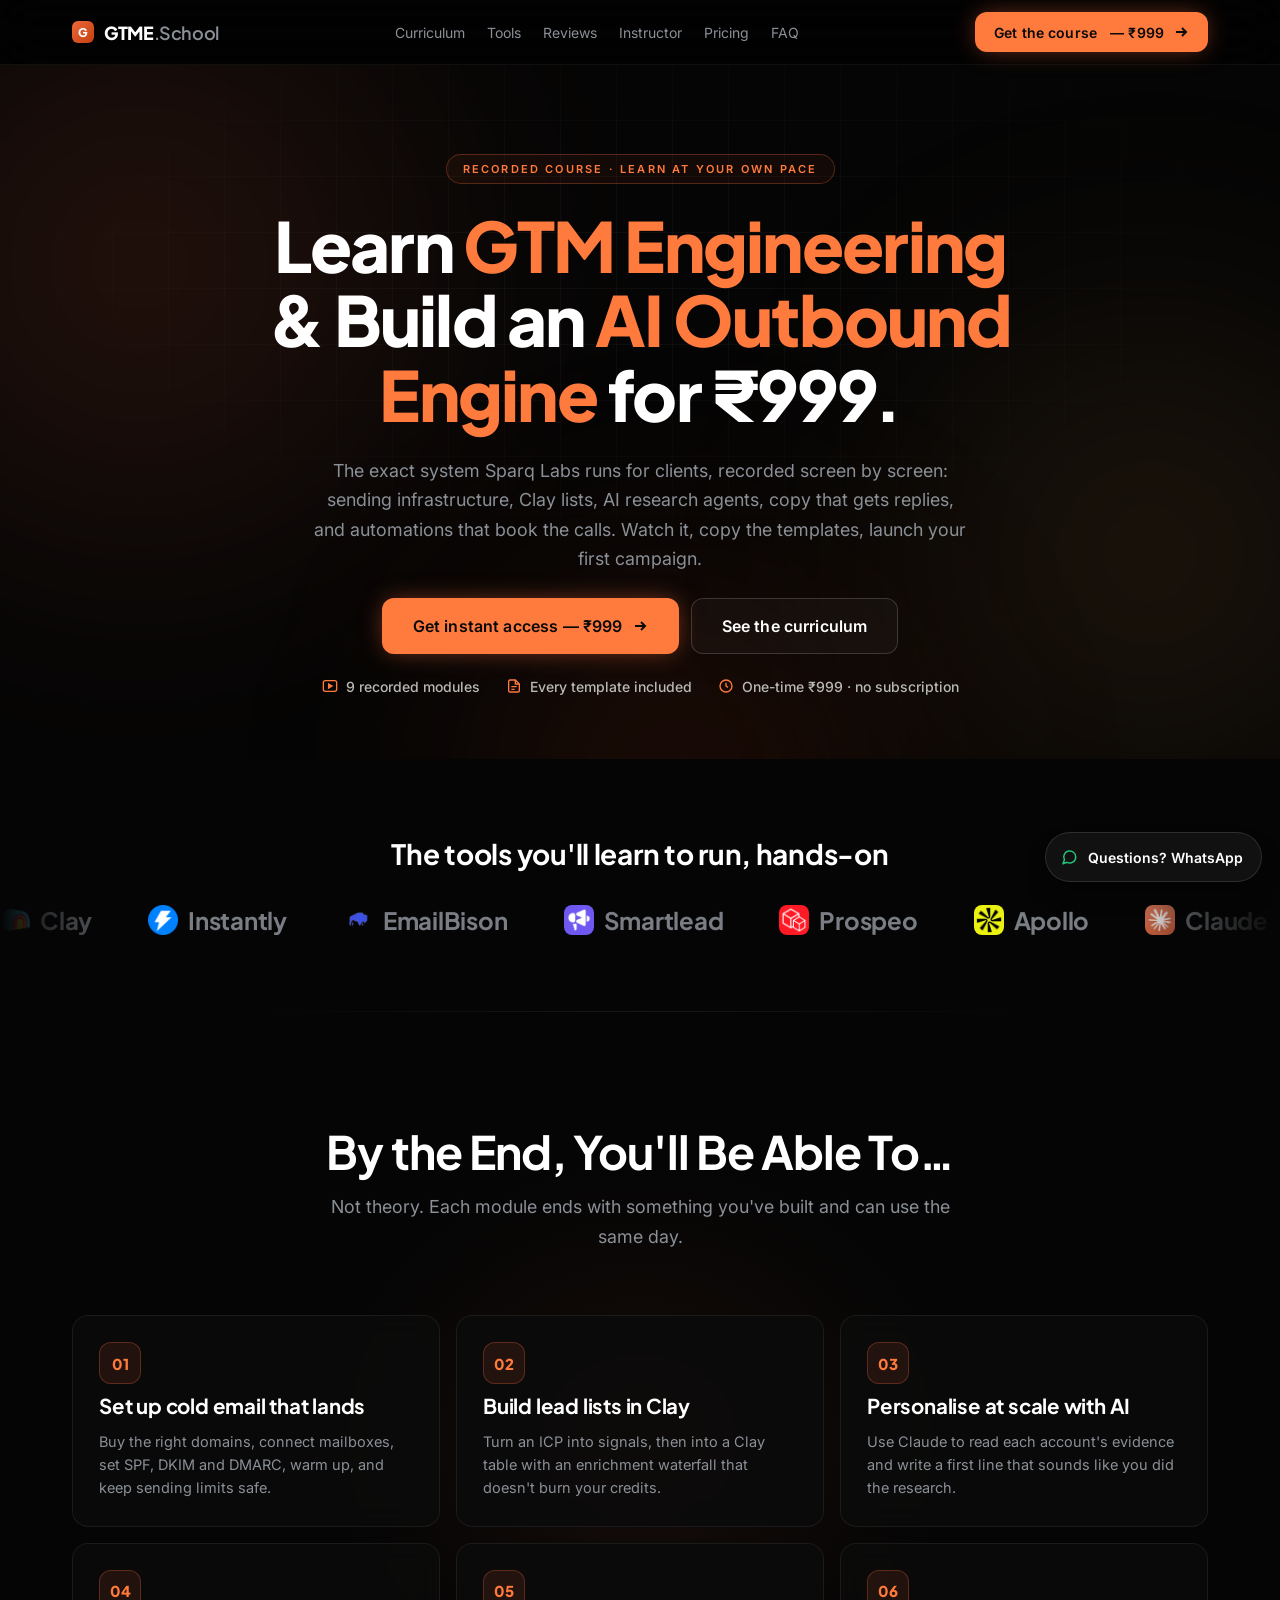
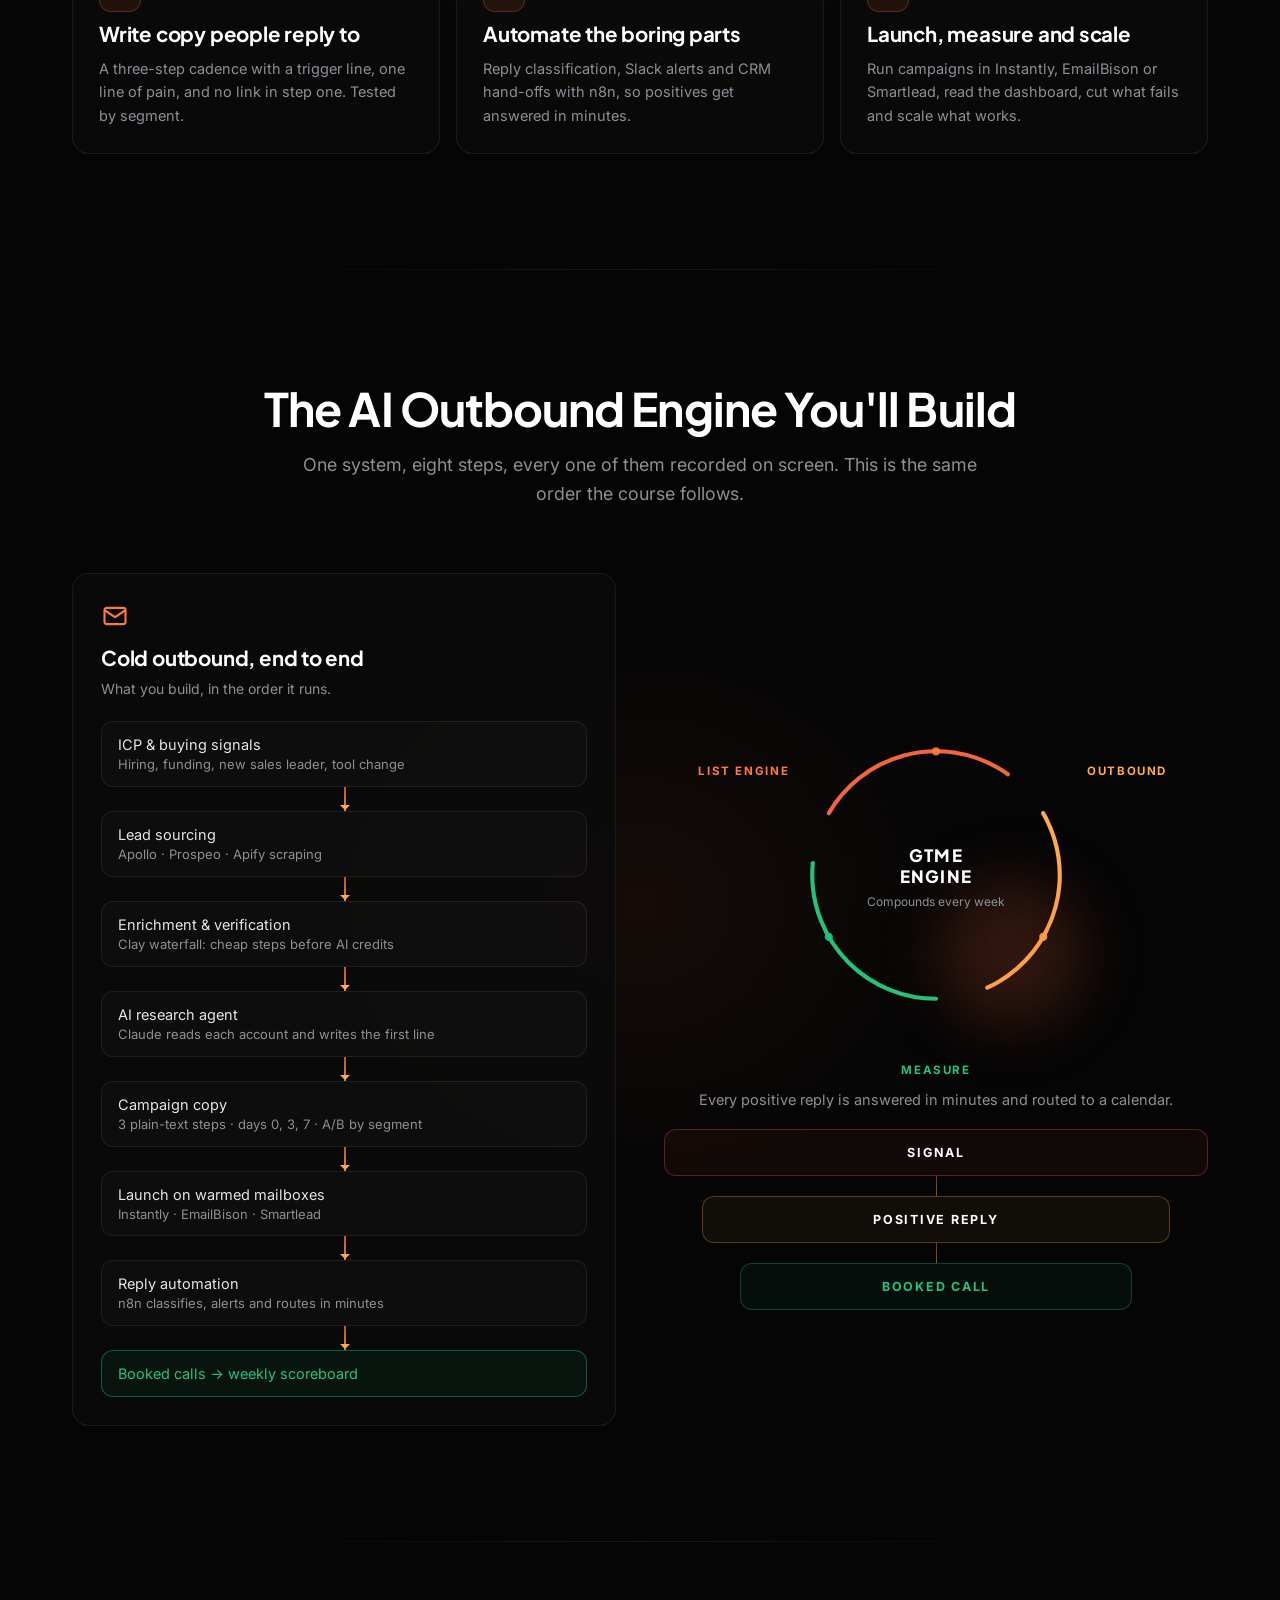
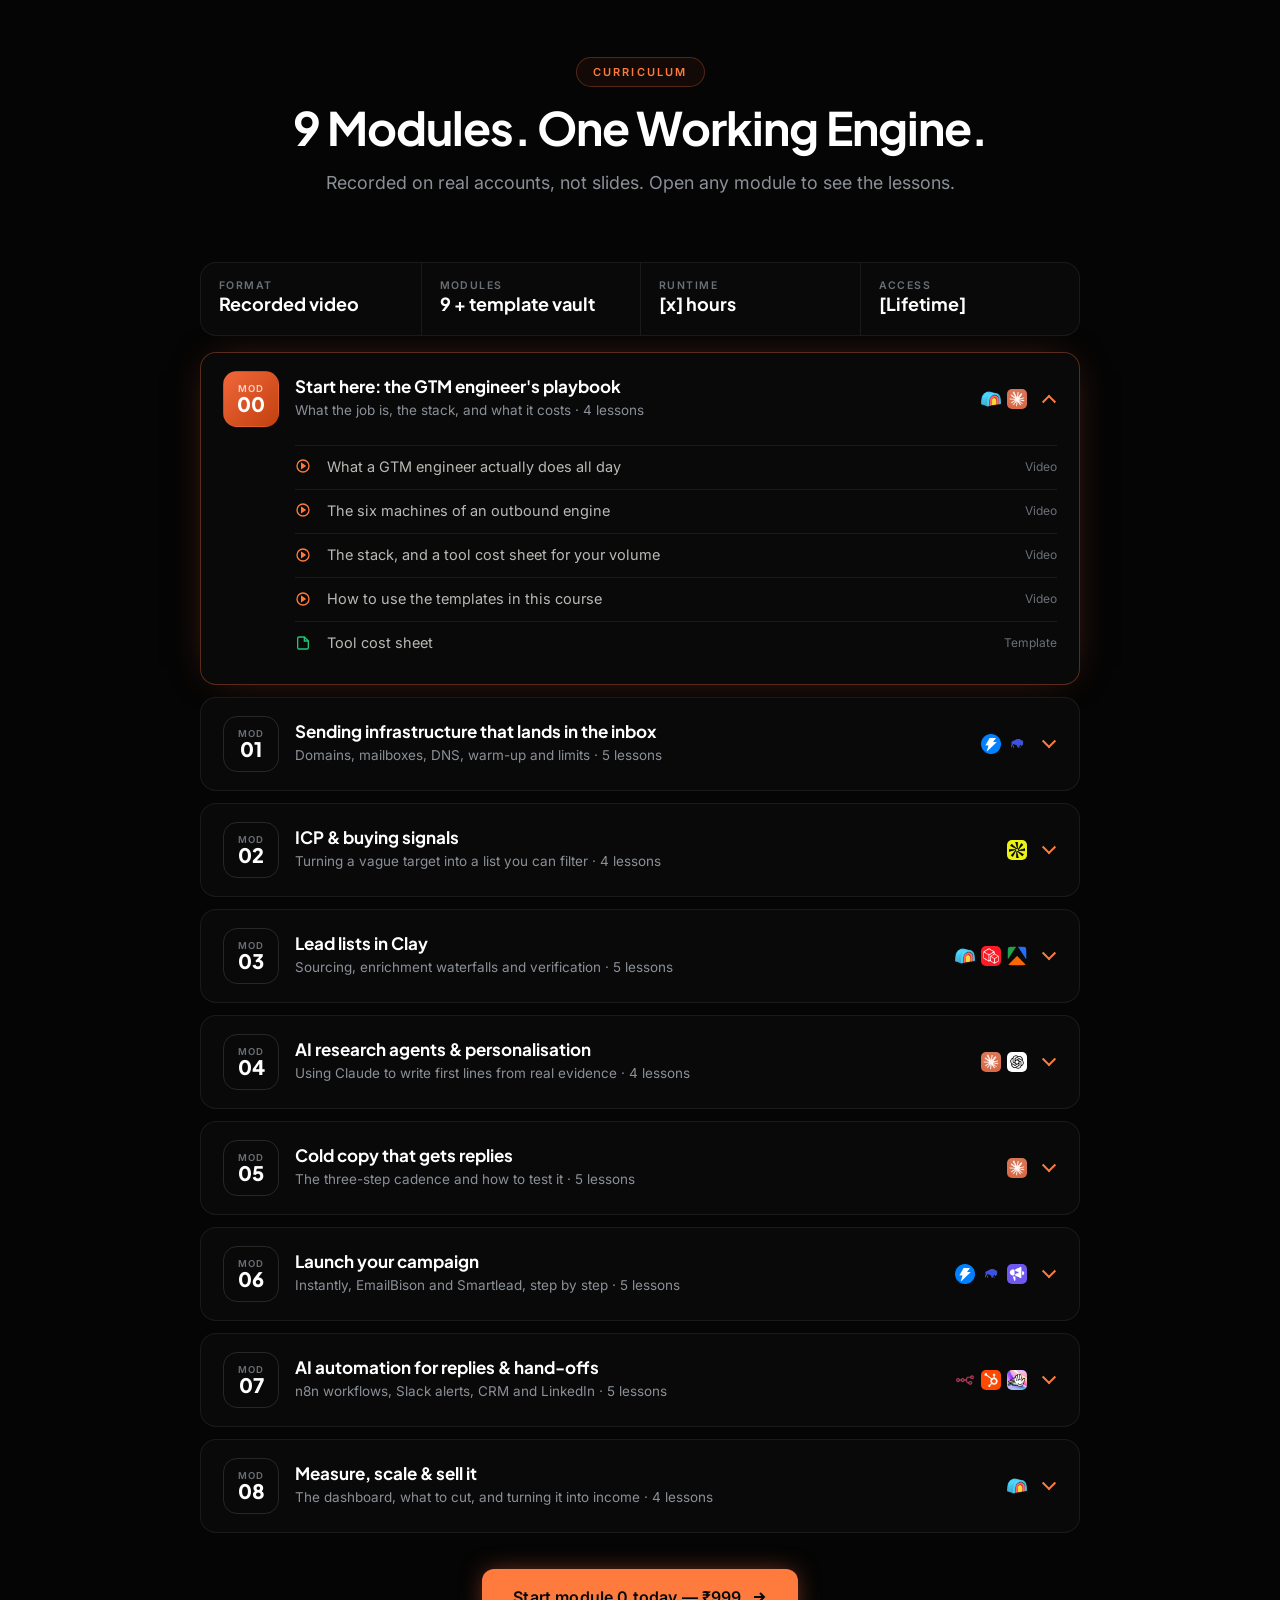
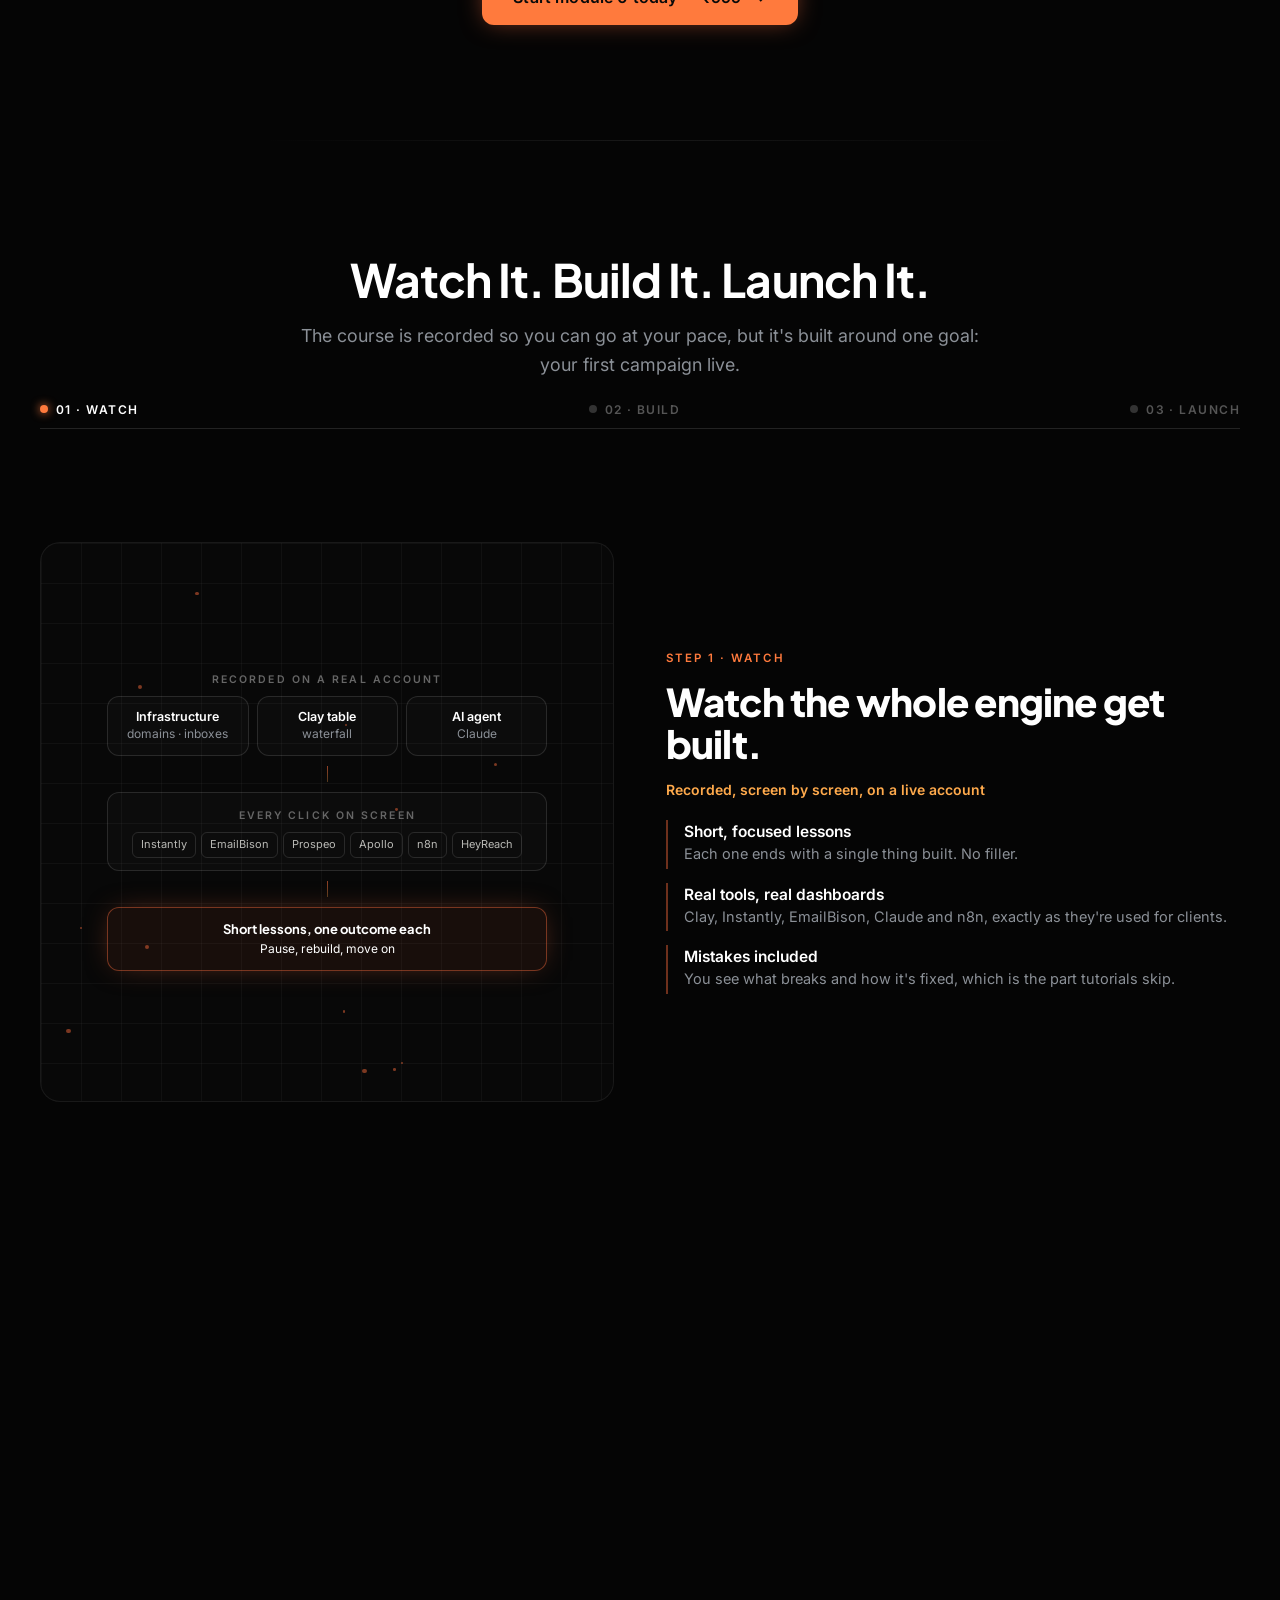
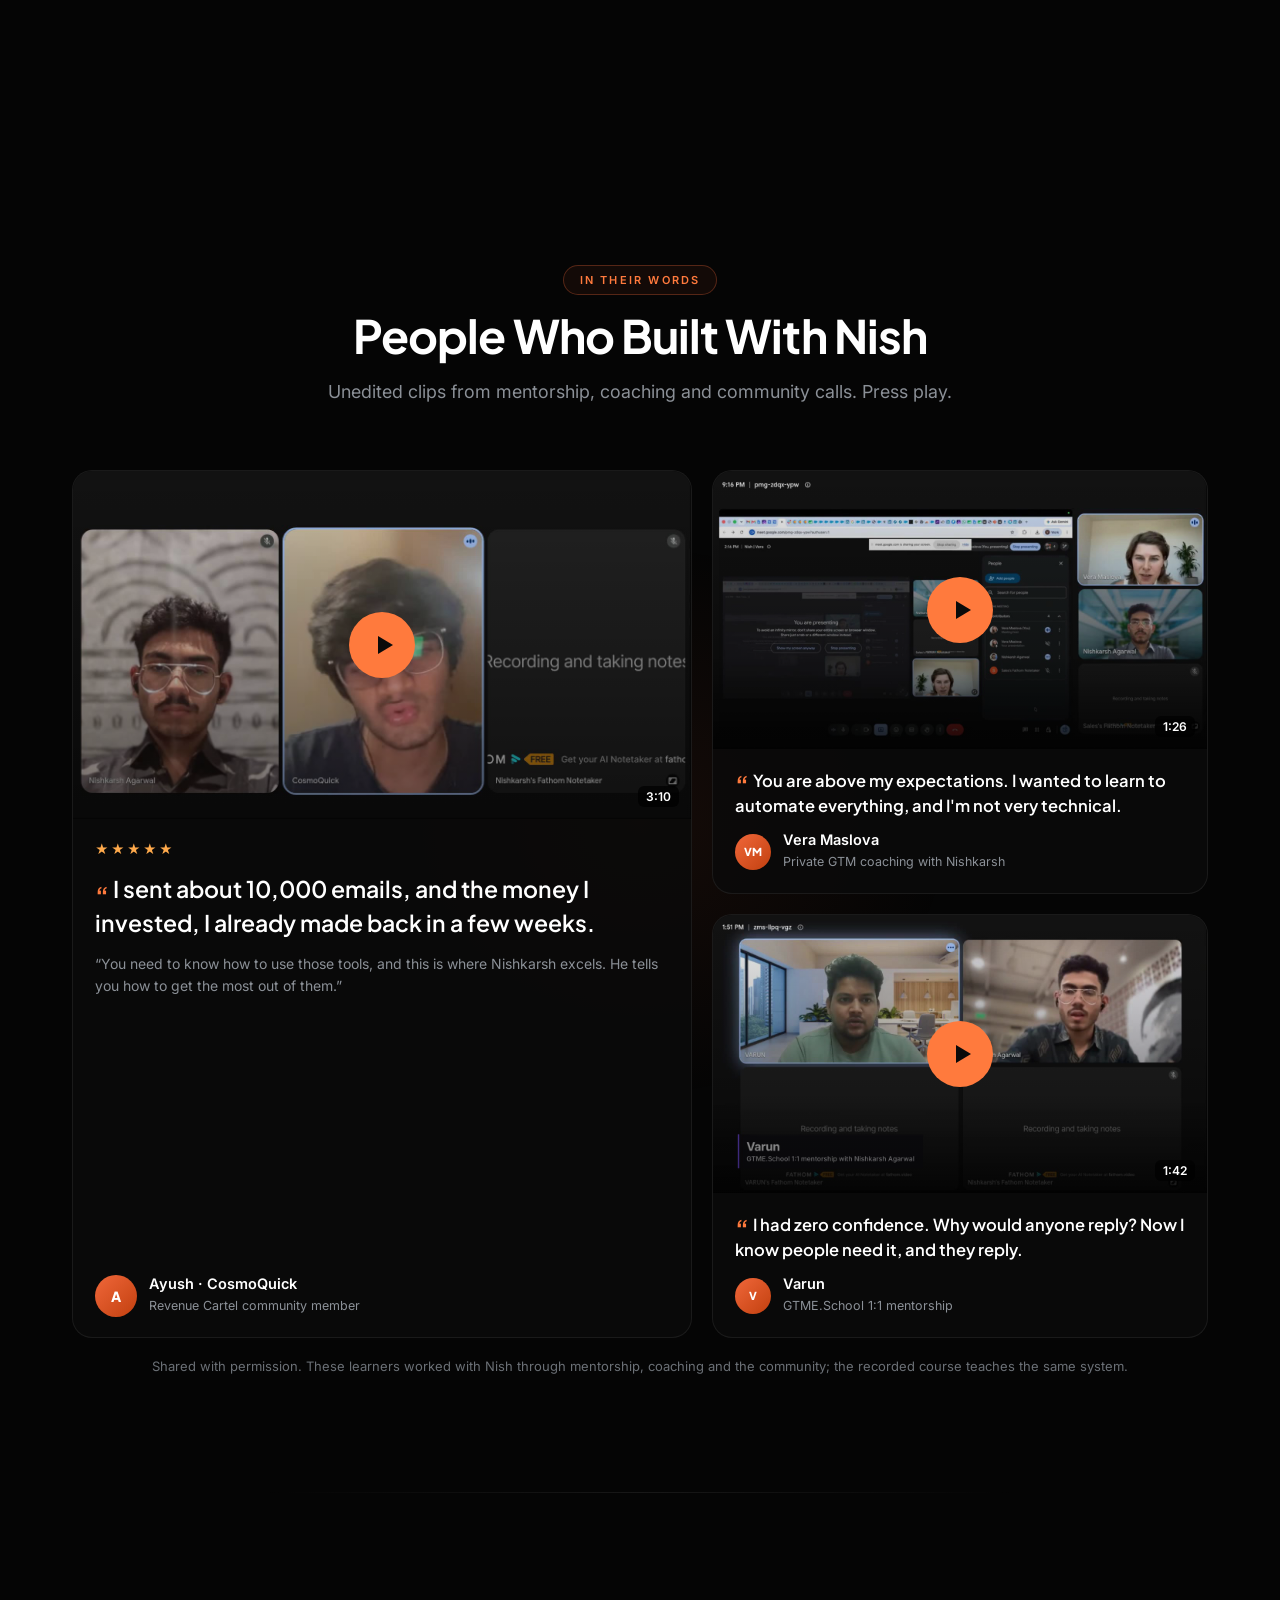
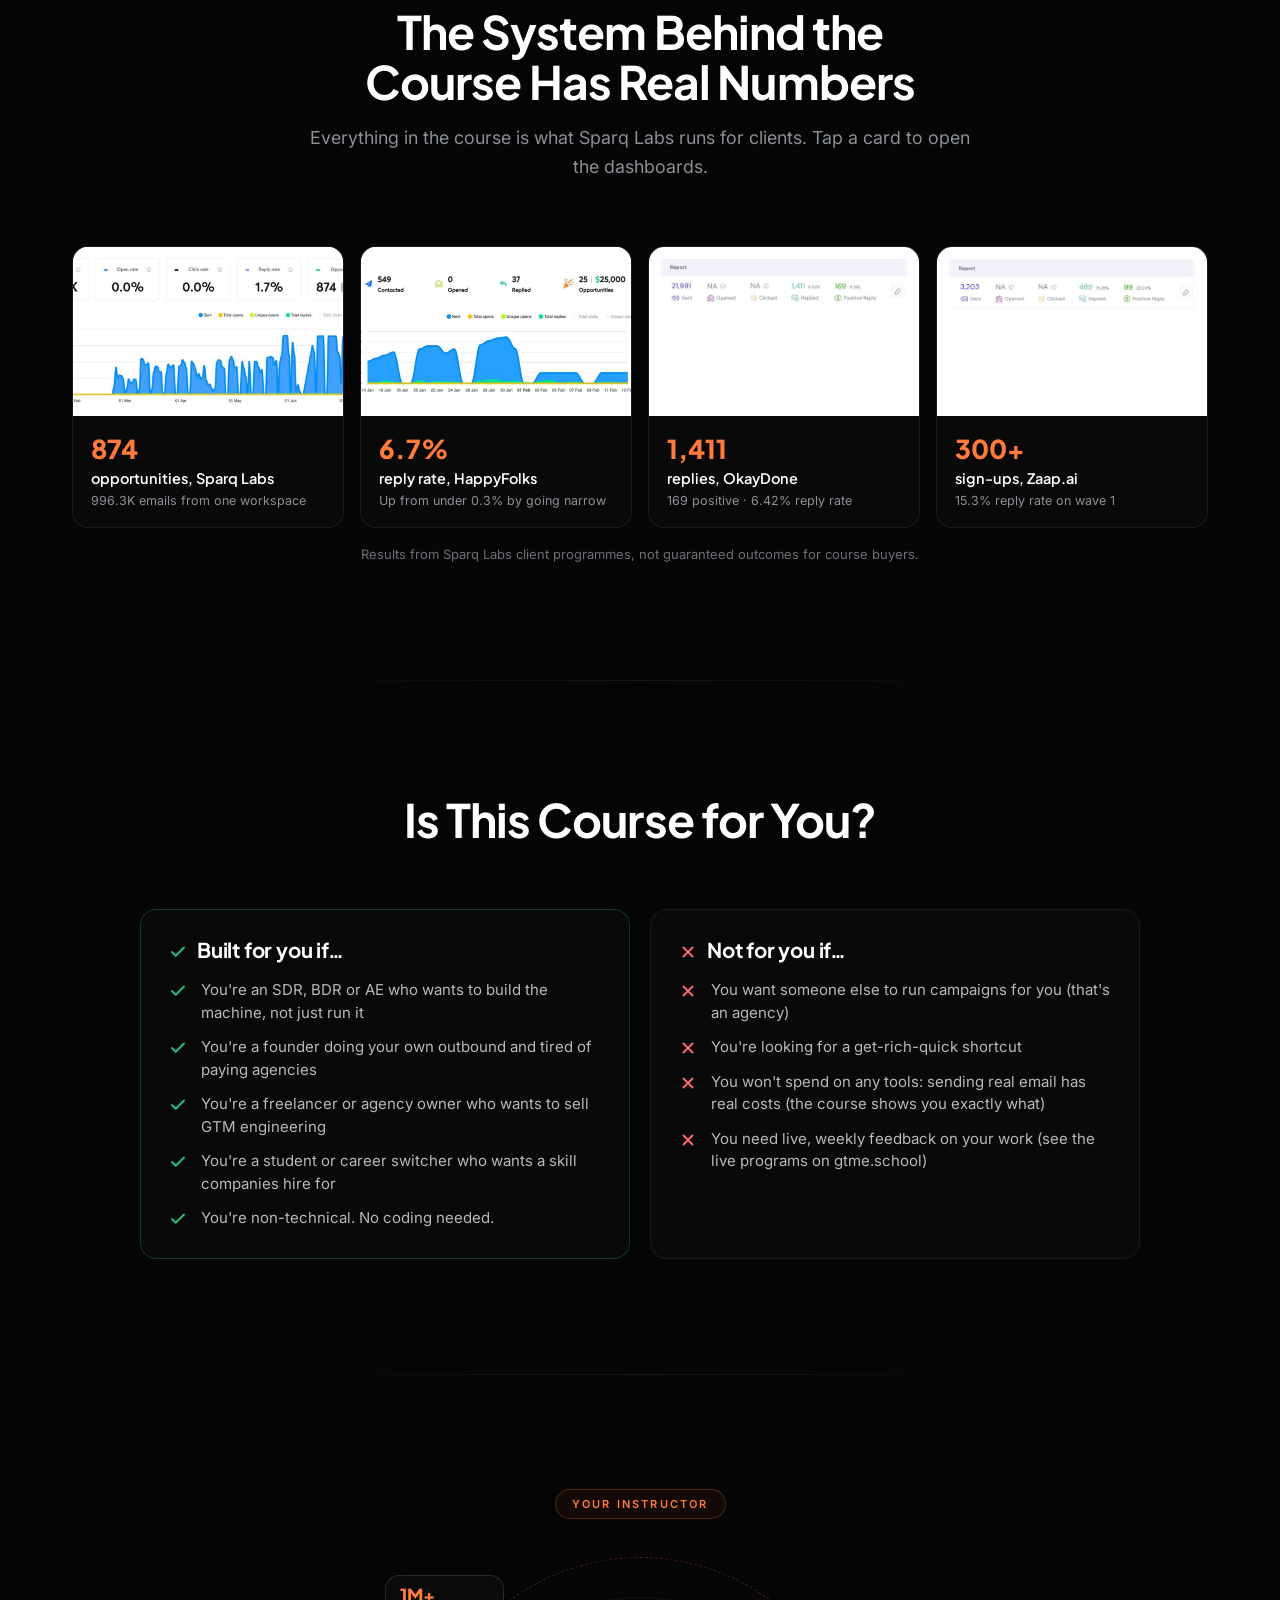
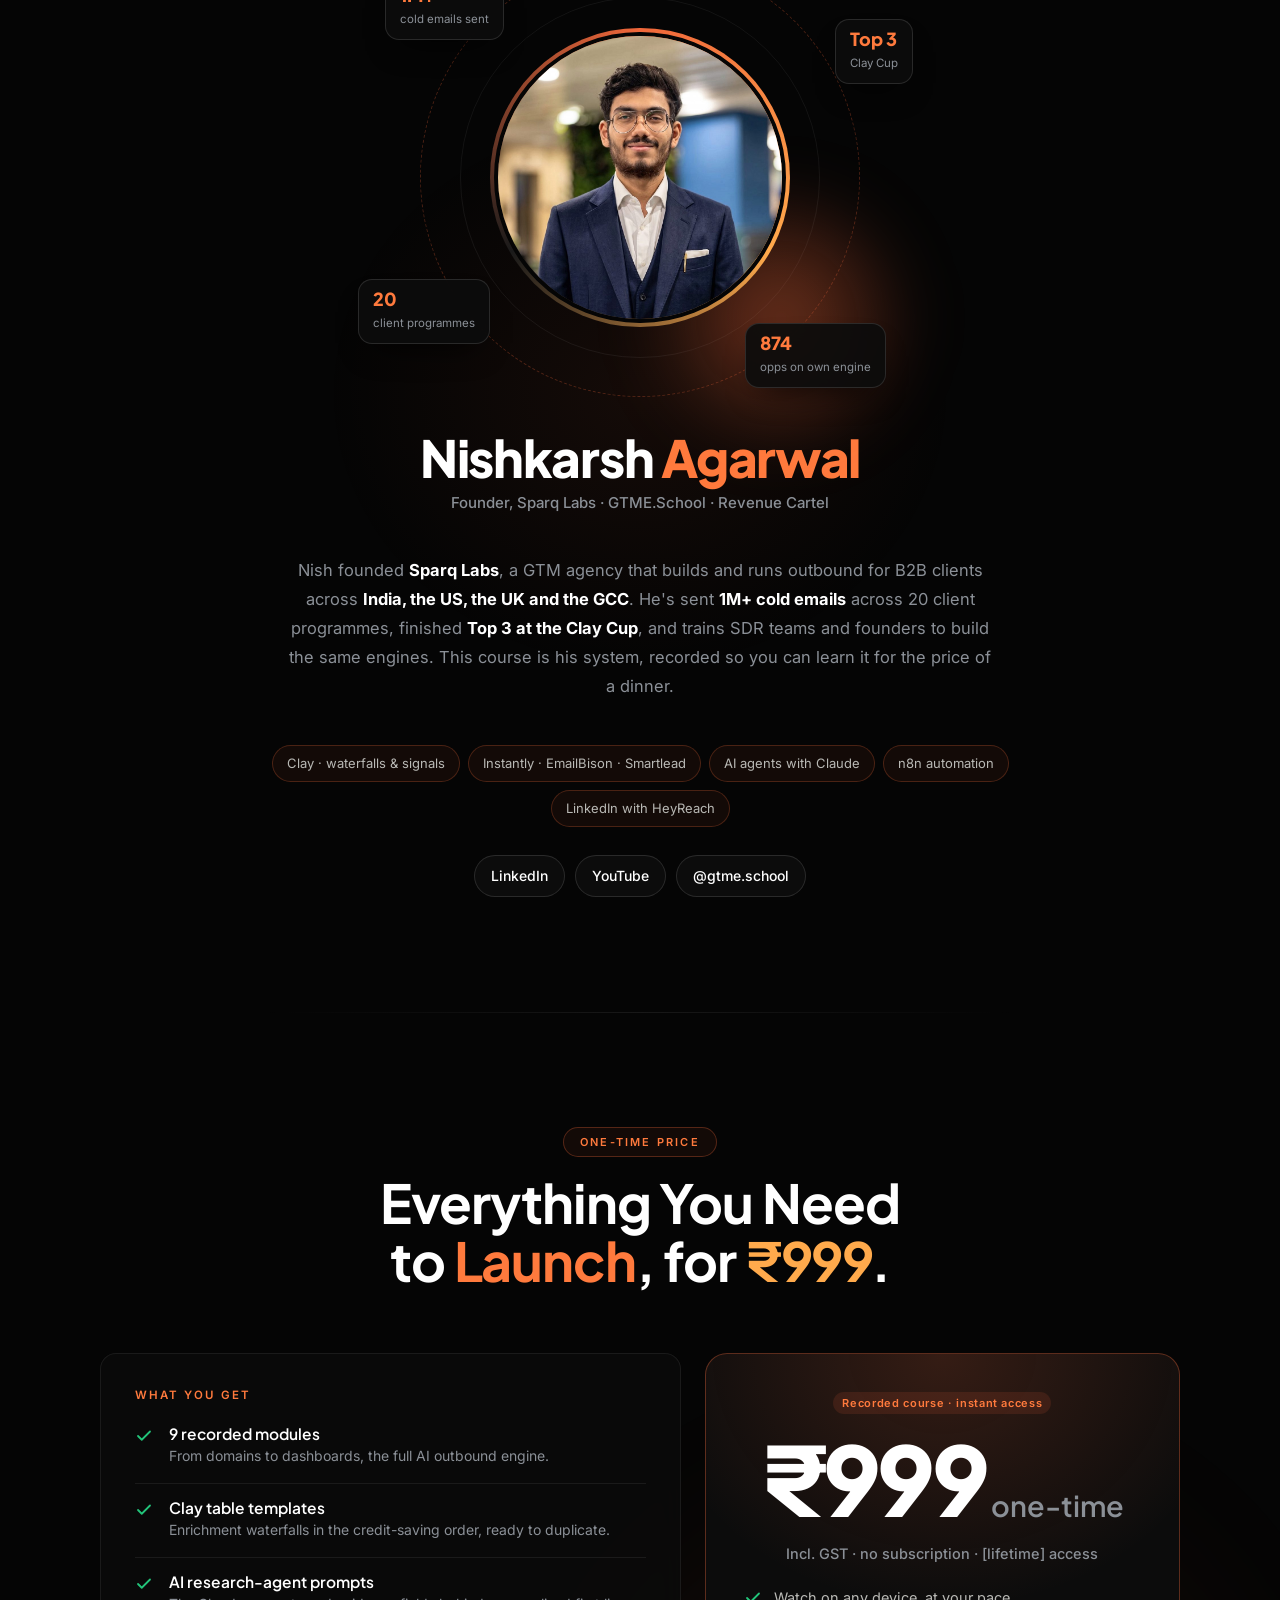
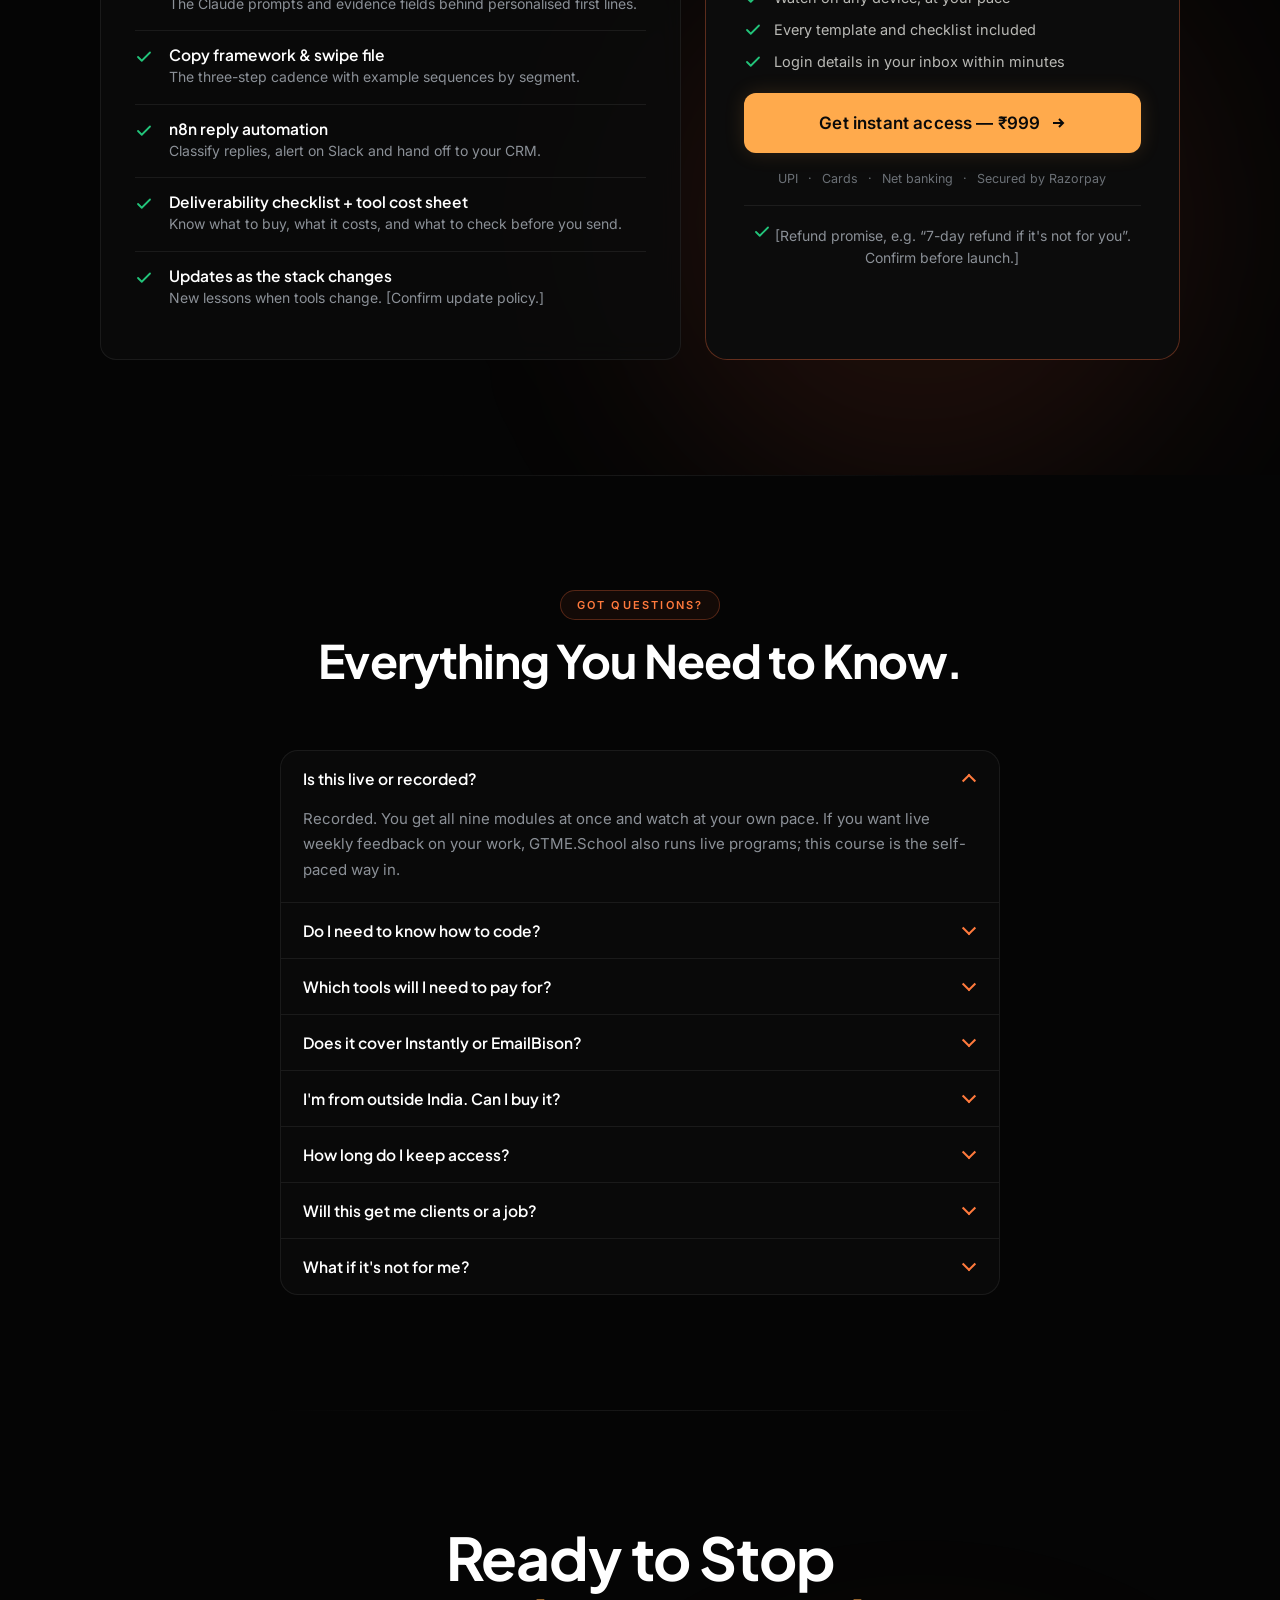
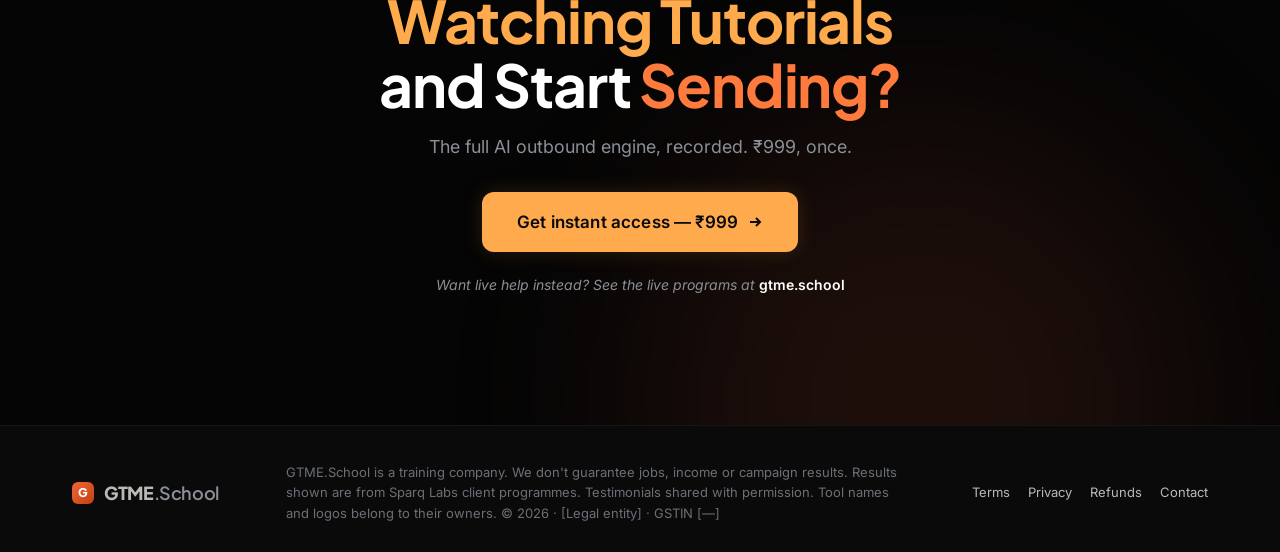
==== public/index.html @ d60b01ef "Add files via upload" ====
<!doctype html>
<html lang="en">
<head>
<meta charset="utf-8">
<meta name="viewport" content="width=device-width, initial-scale=1, viewport-fit=cover">
<title>GTM Engineering Course · ₹999 · GTME.School</title>
<meta name="description" content="A recorded course that teaches you to build an AI outbound engine: Clay, Instantly, EmailBison, Claude, n8n and the rest of the GTM engineering stack. ₹999, one-time.">
<meta property="og:title" content="The GTM Engineering Course · ₹999"><meta property="og:description" content="Build the whole AI outbound engine, step by step, on recorded video. Templates included."><meta property="og:image" content="assets/photos/nish.jpg">
<meta name="theme-color" content="#050505">
<link rel="icon" href="favicon.svg" type="image/svg+xml">
<link rel="preconnect" href="https://fonts.googleapis.com"><link rel="preconnect" href="https://fonts.gstatic.com" crossorigin><link href="https://fonts.googleapis.com/css2?family=Inter:wght@400;500;600;700&family=Plus+Jakarta+Sans:wght@500;600;700;800&display=swap" rel="stylesheet">
<link rel="stylesheet" href="assets/site.css">
</head>
<body>
<header class="nav">
<div class="wrap">
<a class="logo" href="#top" aria-label="GTME.School"><i>G</i><span>GTME<em>.School</em></span></a>
<nav class="nav-links" aria-label="Page">
<a href="#curriculum" data-spy="curriculum">Curriculum</a><a href="#tools" data-spy="tools">Tools</a><a href="#reviews" data-spy="reviews">Reviews</a><a href="#instructor" data-spy="instructor">Instructor</a><a href="#pricing" data-spy="pricing">Pricing</a><a href="#faq" data-spy="faq">FAQ</a>
</nav>
<div class="nav-cta">
<a class="btn btn-grad btn-sm" href="#pricing">Get the course<span class="hide-s">&nbsp;— ₹999</span> <svg class="arr" viewBox="0 0 16 16" fill="none" stroke="currentColor" stroke-width="2" aria-hidden="true"><path d="M3 8h10M9 4l4 4-4 4"/></svg></a>
<button class="burger" type="button" data-drawer aria-label="Open menu"><svg width="20" height="20" viewBox="0 0 20 20" fill="none" stroke="currentColor" stroke-width="2" aria-hidden="true"><path d="M3 5h14M3 10h14M3 15h14"/></svg></button>
</div>
</div>
<div class="progress" aria-hidden="true"></div>
</header>
<div class="drawer" role="dialog" aria-label="Menu"><div class="drawer-panel">
<button type="button" data-close class="btn btn-line btn-sm" style="align-self:flex-end">Close</button>
<a href="#curriculum">Curriculum <span>→</span></a><a href="#tools">Tools <span>→</span></a><a href="#reviews">Reviews <span>→</span></a><a href="#instructor">Instructor <span>→</span></a><a href="#pricing">Pricing <span>₹999</span></a><a href="#faq">FAQ <span>→</span></a>
<a class="btn btn-grad btn-block" href="#pricing">Get the course — ₹999</a>
</div></div>

<main id="top">

<!-- ================= HERO (centred) ================= -->
<section class="c-hero phero">
<div class="blob b1" aria-hidden="true"></div><div class="blob b2" aria-hidden="true"></div><div class="blob b3" aria-hidden="true"></div><div class="grid-bg" aria-hidden="true"></div>
<div class="wrap">
<span class="pill-k hero-enter">Recorded course · learn at your own pace</span>
<h1 class="h1 hero-enter" style="--enter-delay:.08s">Learn <span class="hl">GTM Engineering</span> &amp; Build an <span class="hl">AI Outbound Engine</span> for ₹999.</h1>
<p class="lede hero-enter" style="--enter-delay:.16s">The exact system Sparq Labs runs for clients, recorded screen by screen: sending infrastructure, Clay lists, AI research agents, copy that gets replies, and automations that book the calls. Watch it, copy the templates, launch your first campaign.</p>
<div class="c-cta-row hero-enter" style="--enter-delay:.24s">
<a class="btn btn-grad btn-lg" href="#pricing">Get instant access — ₹999 <svg class="arr" viewBox="0 0 16 16" fill="none" stroke="currentColor" stroke-width="2" aria-hidden="true"><path d="M3 8h10M9 4l4 4-4 4"/></svg></a>
<a class="btn btn-line btn-lg" href="#curriculum">See the curriculum</a>
</div>
<div class="c-meta hero-enter" style="--enter-delay:.3s"><span><svg width="16" height="16" viewBox="0 0 24 24" fill="none" stroke="currentColor" stroke-width="2" aria-hidden="true"><rect x="2" y="4" width="20" height="16" rx="3"/><path d="M10 9l5 3-5 3z" fill="currentColor"/></svg> 9 recorded modules</span><span><svg width="16" height="16" viewBox="0 0 24 24" fill="none" stroke="currentColor" stroke-width="2" aria-hidden="true"><path d="M14 3H6a2 2 0 0 0-2 2v14a2 2 0 0 0 2 2h12a2 2 0 0 0 2-2V9z"/><path d="M14 3v6h6M8 13h8M8 17h5"/></svg> Every template included</span><span><svg width="16" height="16" viewBox="0 0 24 24" fill="none" stroke="currentColor" stroke-width="2" aria-hidden="true"><circle cx="12" cy="12" r="9"/><path d="M12 7v5l3 2"/></svg> One-time ₹999 · no subscription</span></div>
</div>
</section>

<!-- ================= TOOLS MARQUEE ================= -->
<section class="sec tight" aria-label="Tools">
<div class="wrap"><h2 class="h3 reveal-up" style="text-align:center;font-size:clamp(20px,2.2vw,28px);margin-bottom:34px">The tools you'll learn to run, hands-on</h2></div>
<div class="marquee"><div class="marquee-track" style="gap:56px">
<span class="logo-item" style="align-items:center"><img src="assets/logos/clay.png" alt="" style="width:30px;height:30px;border-radius:8px">Clay</span><span class="logo-item" style="align-items:center"><img src="assets/logos/instantly.png" alt="" style="width:30px;height:30px;border-radius:8px">Instantly</span><span class="logo-item" style="align-items:center"><img src="assets/logos/emailbison.png" alt="" style="width:30px;height:30px;border-radius:8px">EmailBison</span><span class="logo-item" style="align-items:center"><img src="assets/logos/smartlead.png" alt="" style="width:30px;height:30px;border-radius:8px">Smartlead</span><span class="logo-item" style="align-items:center"><img src="assets/logos/prospeo.png" alt="" style="width:30px;height:30px;border-radius:8px">Prospeo</span><span class="logo-item" style="align-items:center"><img src="assets/logos/apollo.png" alt="" style="width:30px;height:30px;border-radius:8px">Apollo</span><span class="logo-item" style="align-items:center"><img src="assets/logos/claude.png" alt="" style="width:30px;height:30px;border-radius:8px">Claude</span><span class="logo-item" style="align-items:center"><img src="assets/logos/openai.png" alt="" style="width:30px;height:30px;border-radius:8px">ChatGPT</span><span class="logo-item" style="align-items:center"><img src="assets/logos/n8n.png" alt="" style="width:30px;height:30px;border-radius:8px">n8n</span><span class="logo-item" style="align-items:center"><img src="assets/logos/heyreach.png" alt="" style="width:30px;height:30px;border-radius:8px">HeyReach</span><span class="logo-item" style="align-items:center"><img src="assets/logos/apify.png" alt="" style="width:30px;height:30px;border-radius:8px">Apify</span><span class="logo-item" style="align-items:center"><img src="assets/logos/hubspot.png" alt="" style="width:30px;height:30px;border-radius:8px">HubSpot</span><span class="logo-item" aria-hidden="true" style="align-items:center"><img src="assets/logos/clay.png" alt="" style="width:30px;height:30px;border-radius:8px">Clay</span><span class="logo-item" aria-hidden="true" style="align-items:center"><img src="assets/logos/instantly.png" alt="" style="width:30px;height:30px;border-radius:8px">Instantly</span><span class="logo-item" aria-hidden="true" style="align-items:center"><img src="assets/logos/emailbison.png" alt="" style="width:30px;height:30px;border-radius:8px">EmailBison</span><span class="logo-item" aria-hidden="true" style="align-items:center"><img src="assets/logos/smartlead.png" alt="" style="width:30px;height:30px;border-radius:8px">Smartlead</span><span class="logo-item" aria-hidden="true" style="align-items:center"><img src="assets/logos/prospeo.png" alt="" style="width:30px;height:30px;border-radius:8px">Prospeo</span><span class="logo-item" aria-hidden="true" style="align-items:center"><img src="assets/logos/apollo.png" alt="" style="width:30px;height:30px;border-radius:8px">Apollo</span><span class="logo-item" aria-hidden="true" style="align-items:center"><img src="assets/logos/claude.png" alt="" style="width:30px;height:30px;border-radius:8px">Claude</span><span class="logo-item" aria-hidden="true" style="align-items:center"><img src="assets/logos/openai.png" alt="" style="width:30px;height:30px;border-radius:8px">ChatGPT</span><span class="logo-item" aria-hidden="true" style="align-items:center"><img src="assets/logos/n8n.png" alt="" style="width:30px;height:30px;border-radius:8px">n8n</span><span class="logo-item" aria-hidden="true" style="align-items:center"><img src="assets/logos/heyreach.png" alt="" style="width:30px;height:30px;border-radius:8px">HeyReach</span><span class="logo-item" aria-hidden="true" style="align-items:center"><img src="assets/logos/apify.png" alt="" style="width:30px;height:30px;border-radius:8px">Apify</span><span class="logo-item" aria-hidden="true" style="align-items:center"><img src="assets/logos/hubspot.png" alt="" style="width:30px;height:30px;border-radius:8px">HubSpot</span>
</div></div>
</section>

<!-- ================= OUTCOMES ================= -->
<section class="sec ambient" id="outcomes">
<div class="wrap">
<div class="center-head"><h2 class="h2">By the End, You'll Be Able To…</h2><p class="lede">Not theory. Each module ends with something you've built and can use the same day.</p></div>
<div class="outs">
<div class="glass out"><span class="n">01</span><h3 class="h3">Set up cold email that lands</h3><p>Buy the right domains, connect mailboxes, set SPF, DKIM and DMARC, warm up, and keep sending limits safe.</p></div>
<div class="glass out"><span class="n">02</span><h3 class="h3">Build lead lists in Clay</h3><p>Turn an ICP into signals, then into a Clay table with an enrichment waterfall that doesn't burn your credits.</p></div>
<div class="glass out"><span class="n">03</span><h3 class="h3">Personalise at scale with AI</h3><p>Use Claude to read each account's evidence and write a first line that sounds like you did the research.</p></div>
<div class="glass out"><span class="n">04</span><h3 class="h3">Write copy people reply to</h3><p>A three-step cadence with a trigger line, one line of pain, and no link in step one. Tested by segment.</p></div>
<div class="glass out"><span class="n">05</span><h3 class="h3">Automate the boring parts</h3><p>Reply classification, Slack alerts and CRM hand-offs with n8n, so positives get answered in minutes.</p></div>
<div class="glass out"><span class="n">06</span><h3 class="h3">Launch, measure and scale</h3><p>Run campaigns in Instantly, EmailBison or Smartlead, read the dashboard, cut what fails and scale what works.</p></div>
</div>
</div>
</section>

<!-- ================= ENGINE FLOW + FLYWHEEL ================= -->
<section class="sec ambient" id="engine">
<div class="wrap">
<div class="center-head"><h2 class="h2">The AI Outbound Engine You'll Build</h2><p class="lede">One system, eight steps, every one of them recorded on screen. This is the same order the course follows.</p></div>
<div class="fly">
<div class="glass fcard reveal-left">
<div class="ic"><svg width="28" height="28" viewBox="0 0 24 24" fill="none" stroke="#FF7A3D" stroke-width="1.8" aria-hidden="true"><rect x="3" y="5" width="18" height="14" rx="2"/><path d="M3 7l9 6 9-6"/></svg></div>
<h3 class="h3" style="margin-top:12px">Cold outbound, end to end</h3>
<p class="small" style="margin:6px 0 0">What you build, in the order it runs.</p>
<div class="fsteps">
<div class="fstep">ICP &amp; buying signals<small>Hiring, funding, new sales leader, tool change</small></div>
<div class="fstep">Lead sourcing<small>Apollo · Prospeo · Apify scraping</small></div>
<div class="fstep">Enrichment &amp; verification<small>Clay waterfall: cheap steps before AI credits</small></div>
<div class="fstep">AI research agent<small>Claude reads each account and writes the first line</small></div>
<div class="fstep">Campaign copy<small>3 plain-text steps · days 0, 3, 7 · A/B by segment</small></div>
<div class="fstep">Launch on warmed mailboxes<small>Instantly · EmailBison · Smartlead</small></div>
<div class="fstep">Reply automation<small>n8n classifies, alerts and routes in minutes</small></div>
<div class="fstep end">Booked calls → weekly scoreboard</div>
</div>
</div>
<div class="wheel-col reveal-right">
<div class="wheel">
<span class="fw-pulse" aria-hidden="true"></span>
<svg viewBox="0 0 400 400" role="img" aria-label="The weekly loop: list engine, outbound, measure">
<g class="spin">
<circle class="fw-arc" style="--arc-len:250" cx="200" cy="200" r="150" fill="none" stroke="#F0673A" stroke-width="5" stroke-linecap="round" transform="rotate(-150 200 200)"/>
<circle class="fw-arc" style="--arc-len:250" cx="200" cy="200" r="150" fill="none" stroke="#FFAA4C" stroke-width="5" stroke-linecap="round" transform="rotate(-30 200 200)"/>
<circle class="fw-arc" style="--arc-len:250" cx="200" cy="200" r="150" fill="none" stroke="#22C47A" stroke-width="5" stroke-linecap="round" transform="rotate(90 200 200)"/>
<circle class="fw-dot" cx="200" cy="50" r="5" fill="#FF7A3D"/><circle class="fw-dot" cx="330" cy="275" r="5" fill="#FFAA4C"/><circle class="fw-dot" cx="70" cy="275" r="5" fill="#22C47A"/>
</g>
<circle cx="200" cy="200" r="104" fill="none" stroke="rgba(255,255,255,.06)" stroke-dasharray="3 7"/>
</svg>
<div class="center"><b>GTME<br>ENGINE</b><small>Compounds every week</small></div>
<span class="lbl" style="left:-22%;top:16%;color:#FF7A3D">List engine</span>
<span class="lbl" style="right:-20%;top:16%;color:#FFAA4C">Outbound</span>
<span class="lbl" style="left:50%;bottom:-9%;transform:translateX(-50%);color:#22C47A">Measure</span>
</div>
<div class="pipe">
<p class="cap">Every positive reply is answered in minutes and routed to a calendar.</p>
<div class="st a">Signal</div><div class="ln"></div><div class="st b">Positive reply</div><div class="ln"></div><div class="st c">Booked call</div>
</div>
</div>
</div>
</div>
</section>

<!-- ================= CURRICULUM ================= -->
<section class="sec" id="curriculum">
<div class="wrap">
<div class="center-head"><span class="pill-k">Curriculum</span><h2 class="h2">9 Modules. One Working Engine.</h2><p class="lede">Recorded on real accounts, not slides. Open any module to see the lessons.</p></div>
<div class="cur-meta" style="max-width:880px;margin:0 auto 16px">
<div><small>Format</small><b>Recorded video</b></div>
<div><small>Modules</small><b>9 + template vault</b></div>
<div><small>Runtime</small><b>[x] hours</b></div>
<div><small>Access</small><b>[Lifetime]</b></div>
</div>
<div class="cur">
<details class="mod" open><summary><span class="mn">MOD<b>00</b></span><span class="mt"><b>Start here: the GTM engineer's playbook</b><small>What the job is, the stack, and what it costs · 4 lessons</small></span><span class="tg"><img src="assets/logos/clay.png" alt=""><img src="assets/logos/claude.png" alt=""><i class="chev"></i></span></summary><ul><li><svg width="16" height="16" viewBox="0 0 24 24" fill="none" stroke="currentColor" stroke-width="2" aria-hidden="true"><circle cx="12" cy="12" r="9"/><path d="M10 8.5l5 3.5-5 3.5z" fill="currentColor"/></svg><span>What a GTM engineer actually does all day</span><em>Video</em></li><li><svg width="16" height="16" viewBox="0 0 24 24" fill="none" stroke="currentColor" stroke-width="2" aria-hidden="true"><circle cx="12" cy="12" r="9"/><path d="M10 8.5l5 3.5-5 3.5z" fill="currentColor"/></svg><span>The six machines of an outbound engine</span><em>Video</em></li><li><svg width="16" height="16" viewBox="0 0 24 24" fill="none" stroke="currentColor" stroke-width="2" aria-hidden="true"><circle cx="12" cy="12" r="9"/><path d="M10 8.5l5 3.5-5 3.5z" fill="currentColor"/></svg><span>The stack, and a tool cost sheet for your volume</span><em>Video</em></li><li><svg width="16" height="16" viewBox="0 0 24 24" fill="none" stroke="currentColor" stroke-width="2" aria-hidden="true"><circle cx="12" cy="12" r="9"/><path d="M10 8.5l5 3.5-5 3.5z" fill="currentColor"/></svg><span>How to use the templates in this course</span><em>Video</em></li><li class="res"><svg width="16" height="16" viewBox="0 0 24 24" fill="none" stroke="currentColor" stroke-width="2" aria-hidden="true"><path d="M14 3H6a2 2 0 0 0-2 2v14a2 2 0 0 0 2 2h12a2 2 0 0 0 2-2V9z"/><path d="M14 3v6h6"/></svg><span>Tool cost sheet</span><em>Template</em></li></ul></details>
<details class="mod"><summary><span class="mn">MOD<b>01</b></span><span class="mt"><b>Sending infrastructure that lands in the inbox</b><small>Domains, mailboxes, DNS, warm-up and limits · 5 lessons</small></span><span class="tg"><img src="assets/logos/instantly.png" alt=""><img src="assets/logos/emailbison.png" alt=""><i class="chev"></i></span></summary><ul><li><svg width="16" height="16" viewBox="0 0 24 24" fill="none" stroke="currentColor" stroke-width="2" aria-hidden="true"><circle cx="12" cy="12" r="9"/><path d="M10 8.5l5 3.5-5 3.5z" fill="currentColor"/></svg><span>Why you never send cold from your main domain</span><em>Video</em></li><li><svg width="16" height="16" viewBox="0 0 24 24" fill="none" stroke="currentColor" stroke-width="2" aria-hidden="true"><circle cx="12" cy="12" r="9"/><path d="M10 8.5l5 3.5-5 3.5z" fill="currentColor"/></svg><span>Buying secondary domains and connecting mailboxes</span><em>Video</em></li><li><svg width="16" height="16" viewBox="0 0 24 24" fill="none" stroke="currentColor" stroke-width="2" aria-hidden="true"><circle cx="12" cy="12" r="9"/><path d="M10 8.5l5 3.5-5 3.5z" fill="currentColor"/></svg><span>SPF, DKIM and DMARC, set up on screen</span><em>Video</em></li><li><svg width="16" height="16" viewBox="0 0 24 24" fill="none" stroke="currentColor" stroke-width="2" aria-hidden="true"><circle cx="12" cy="12" r="9"/><path d="M10 8.5l5 3.5-5 3.5z" fill="currentColor"/></svg><span>Warm-up, daily limits and the Google / Outlook split</span><em>Video</em></li><li><svg width="16" height="16" viewBox="0 0 24 24" fill="none" stroke="currentColor" stroke-width="2" aria-hidden="true"><circle cx="12" cy="12" r="9"/><path d="M10 8.5l5 3.5-5 3.5z" fill="currentColor"/></svg><span>Connecting everything to Instantly and EmailBison</span><em>Video</em></li><li class="res"><svg width="16" height="16" viewBox="0 0 24 24" fill="none" stroke="currentColor" stroke-width="2" aria-hidden="true"><path d="M14 3H6a2 2 0 0 0-2 2v14a2 2 0 0 0 2 2h12a2 2 0 0 0 2-2V9z"/><path d="M14 3v6h6"/></svg><span>Deliverability checklist</span><em>Template</em></li></ul></details>
<details class="mod"><summary><span class="mn">MOD<b>02</b></span><span class="mt"><b>ICP & buying signals</b><small>Turning a vague target into a list you can filter · 4 lessons</small></span><span class="tg"><img src="assets/logos/apollo.png" alt=""><i class="chev"></i></span></summary><ul><li><svg width="16" height="16" viewBox="0 0 24 24" fill="none" stroke="currentColor" stroke-width="2" aria-hidden="true"><circle cx="12" cy="12" r="9"/><path d="M10 8.5l5 3.5-5 3.5z" fill="currentColor"/></svg><span>Rewrite your ICP as signals, not adjectives</span><em>Video</em></li><li><svg width="16" height="16" viewBox="0 0 24 24" fill="none" stroke="currentColor" stroke-width="2" aria-hidden="true"><circle cx="12" cy="12" r="9"/><path d="M10 8.5l5 3.5-5 3.5z" fill="currentColor"/></svg><span>The signals that say “now”: hiring, funding, new leaders, tool changes</span><em>Video</em></li><li><svg width="16" height="16" viewBox="0 0 24 24" fill="none" stroke="currentColor" stroke-width="2" aria-hidden="true"><circle cx="12" cy="12" r="9"/><path d="M10 8.5l5 3.5-5 3.5z" fill="currentColor"/></svg><span>Tiering accounts by signal strength</span><em>Video</em></li><li><svg width="16" height="16" viewBox="0 0 24 24" fill="none" stroke="currentColor" stroke-width="2" aria-hidden="true"><circle cx="12" cy="12" r="9"/><path d="M10 8.5l5 3.5-5 3.5z" fill="currentColor"/></svg><span>Finding your first 500 accounts</span><em>Video</em></li><li class="res"><svg width="16" height="16" viewBox="0 0 24 24" fill="none" stroke="currentColor" stroke-width="2" aria-hidden="true"><path d="M14 3H6a2 2 0 0 0-2 2v14a2 2 0 0 0 2 2h12a2 2 0 0 0 2-2V9z"/><path d="M14 3v6h6"/></svg><span>ICP signal worksheet</span><em>Template</em></li></ul></details>
<details class="mod"><summary><span class="mn">MOD<b>03</b></span><span class="mt"><b>Lead lists in Clay</b><small>Sourcing, enrichment waterfalls and verification · 5 lessons</small></span><span class="tg"><img src="assets/logos/clay.png" alt=""><img src="assets/logos/prospeo.png" alt=""><img src="assets/logos/apify.png" alt=""><i class="chev"></i></span></summary><ul><li><svg width="16" height="16" viewBox="0 0 24 24" fill="none" stroke="currentColor" stroke-width="2" aria-hidden="true"><circle cx="12" cy="12" r="9"/><path d="M10 8.5l5 3.5-5 3.5z" fill="currentColor"/></svg><span>Clay from zero: tables, columns, credits</span><em>Video</em></li><li><svg width="16" height="16" viewBox="0 0 24 24" fill="none" stroke="currentColor" stroke-width="2" aria-hidden="true"><circle cx="12" cy="12" r="9"/><path d="M10 8.5l5 3.5-5 3.5z" fill="currentColor"/></svg><span>Sourcing from Apollo, Prospeo and Apify scrapes</span><em>Video</em></li><li><svg width="16" height="16" viewBox="0 0 24 24" fill="none" stroke="currentColor" stroke-width="2" aria-hidden="true"><circle cx="12" cy="12" r="9"/><path d="M10 8.5l5 3.5-5 3.5z" fill="currentColor"/></svg><span>The enrichment waterfall: cheap steps before AI credits</span><em>Video</em></li><li><svg width="16" height="16" viewBox="0 0 24 24" fill="none" stroke="currentColor" stroke-width="2" aria-hidden="true"><circle cx="12" cy="12" r="9"/><path d="M10 8.5l5 3.5-5 3.5z" fill="currentColor"/></svg><span>Email finding and verification</span><em>Video</em></li><li><svg width="16" height="16" viewBox="0 0 24 24" fill="none" stroke="currentColor" stroke-width="2" aria-hidden="true"><circle cx="12" cy="12" r="9"/><path d="M10 8.5l5 3.5-5 3.5z" fill="currentColor"/></svg><span>Exporting a clean, tiered list</span><em>Video</em></li><li class="res"><svg width="16" height="16" viewBox="0 0 24 24" fill="none" stroke="currentColor" stroke-width="2" aria-hidden="true"><path d="M14 3H6a2 2 0 0 0-2 2v14a2 2 0 0 0 2 2h12a2 2 0 0 0 2-2V9z"/><path d="M14 3v6h6"/></svg><span>Clay table templates</span><em>Template</em></li></ul></details>
<details class="mod"><summary><span class="mn">MOD<b>04</b></span><span class="mt"><b>AI research agents & personalisation</b><small>Using Claude to write first lines from real evidence · 4 lessons</small></span><span class="tg"><img src="assets/logos/claude.png" alt=""><img src="assets/logos/openai.png" alt=""><i class="chev"></i></span></summary><ul><li><svg width="16" height="16" viewBox="0 0 24 24" fill="none" stroke="currentColor" stroke-width="2" aria-hidden="true"><circle cx="12" cy="12" r="9"/><path d="M10 8.5l5 3.5-5 3.5z" fill="currentColor"/></svg><span>How an AI research agent reads an account</span><em>Video</em></li><li><svg width="16" height="16" viewBox="0 0 24 24" fill="none" stroke="currentColor" stroke-width="2" aria-hidden="true"><circle cx="12" cy="12" r="9"/><path d="M10 8.5l5 3.5-5 3.5z" fill="currentColor"/></svg><span>The prompt and the evidence fields</span><em>Video</em></li><li><svg width="16" height="16" viewBox="0 0 24 24" fill="none" stroke="currentColor" stroke-width="2" aria-hidden="true"><circle cx="12" cy="12" r="9"/><path d="M10 8.5l5 3.5-5 3.5z" fill="currentColor"/></svg><span>Generating first lines at scale inside Clay</span><em>Video</em></li><li><svg width="16" height="16" viewBox="0 0 24 24" fill="none" stroke="currentColor" stroke-width="2" aria-hidden="true"><circle cx="12" cy="12" r="9"/><path d="M10 8.5l5 3.5-5 3.5z" fill="currentColor"/></svg><span>Quality-checking AI output before it sends</span><em>Video</em></li><li class="res"><svg width="16" height="16" viewBox="0 0 24 24" fill="none" stroke="currentColor" stroke-width="2" aria-hidden="true"><path d="M14 3H6a2 2 0 0 0-2 2v14a2 2 0 0 0 2 2h12a2 2 0 0 0 2-2V9z"/><path d="M14 3v6h6"/></svg><span>Research-agent prompt pack</span><em>Template</em></li></ul></details>
<details class="mod"><summary><span class="mn">MOD<b>05</b></span><span class="mt"><b>Cold copy that gets replies</b><small>The three-step cadence and how to test it · 5 lessons</small></span><span class="tg"><img src="assets/logos/claude.png" alt=""><i class="chev"></i></span></summary><ul><li><svg width="16" height="16" viewBox="0 0 24 24" fill="none" stroke="currentColor" stroke-width="2" aria-hidden="true"><circle cx="12" cy="12" r="9"/><path d="M10 8.5l5 3.5-5 3.5z" fill="currentColor"/></svg><span>Trigger line first, one line of pain</span><em>Video</em></li><li><svg width="16" height="16" viewBox="0 0 24 24" fill="none" stroke="currentColor" stroke-width="2" aria-hidden="true"><circle cx="12" cy="12" r="9"/><path d="M10 8.5l5 3.5-5 3.5z" fill="currentColor"/></svg><span>Days 0, 3 and 7: what each step does</span><em>Video</em></li><li><svg width="16" height="16" viewBox="0 0 24 24" fill="none" stroke="currentColor" stroke-width="2" aria-hidden="true"><circle cx="12" cy="12" r="9"/><path d="M10 8.5l5 3.5-5 3.5z" fill="currentColor"/></svg><span>Subject lines, spintax and staying out of spam</span><em>Video</em></li><li><svg width="16" height="16" viewBox="0 0 24 24" fill="none" stroke="currentColor" stroke-width="2" aria-hidden="true"><circle cx="12" cy="12" r="9"/><path d="M10 8.5l5 3.5-5 3.5z" fill="currentColor"/></svg><span>A/B testing by segment, not by sentence</span><em>Video</em></li><li><svg width="16" height="16" viewBox="0 0 24 24" fill="none" stroke="currentColor" stroke-width="2" aria-hidden="true"><circle cx="12" cy="12" r="9"/><path d="M10 8.5l5 3.5-5 3.5z" fill="currentColor"/></svg><span>Teardown: real sequences that worked</span><em>Video</em></li><li class="res"><svg width="16" height="16" viewBox="0 0 24 24" fill="none" stroke="currentColor" stroke-width="2" aria-hidden="true"><path d="M14 3H6a2 2 0 0 0-2 2v14a2 2 0 0 0 2 2h12a2 2 0 0 0 2-2V9z"/><path d="M14 3v6h6"/></svg><span>Copy framework + swipe file</span><em>Template</em></li></ul></details>
<details class="mod"><summary><span class="mn">MOD<b>06</b></span><span class="mt"><b>Launch your campaign</b><small>Instantly, EmailBison and Smartlead, step by step · 5 lessons</small></span><span class="tg"><img src="assets/logos/instantly.png" alt=""><img src="assets/logos/emailbison.png" alt=""><img src="assets/logos/smartlead.png" alt=""><i class="chev"></i></span></summary><ul><li><svg width="16" height="16" viewBox="0 0 24 24" fill="none" stroke="currentColor" stroke-width="2" aria-hidden="true"><circle cx="12" cy="12" r="9"/><path d="M10 8.5l5 3.5-5 3.5z" fill="currentColor"/></svg><span>Building the campaign and schedule</span><em>Video</em></li><li><svg width="16" height="16" viewBox="0 0 24 24" fill="none" stroke="currentColor" stroke-width="2" aria-hidden="true"><circle cx="12" cy="12" r="9"/><path d="M10 8.5l5 3.5-5 3.5z" fill="currentColor"/></svg><span>Mailbox rotation and sending limits</span><em>Video</em></li><li><svg width="16" height="16" viewBox="0 0 24 24" fill="none" stroke="currentColor" stroke-width="2" aria-hidden="true"><circle cx="12" cy="12" r="9"/><path d="M10 8.5l5 3.5-5 3.5z" fill="currentColor"/></svg><span>Tracking off, plain text on: why</span><em>Video</em></li><li><svg width="16" height="16" viewBox="0 0 24 24" fill="none" stroke="currentColor" stroke-width="2" aria-hidden="true"><circle cx="12" cy="12" r="9"/><path d="M10 8.5l5 3.5-5 3.5z" fill="currentColor"/></svg><span>Launch-day checklist and the first 72 hours</span><em>Video</em></li><li><svg width="16" height="16" viewBox="0 0 24 24" fill="none" stroke="currentColor" stroke-width="2" aria-hidden="true"><circle cx="12" cy="12" r="9"/><path d="M10 8.5l5 3.5-5 3.5z" fill="currentColor"/></svg><span>Reading deliverability and fixing problems</span><em>Video</em></li><li class="res"><svg width="16" height="16" viewBox="0 0 24 24" fill="none" stroke="currentColor" stroke-width="2" aria-hidden="true"><path d="M14 3H6a2 2 0 0 0-2 2v14a2 2 0 0 0 2 2h12a2 2 0 0 0 2-2V9z"/><path d="M14 3v6h6"/></svg><span>Launch checklist</span><em>Template</em></li></ul></details>
<details class="mod"><summary><span class="mn">MOD<b>07</b></span><span class="mt"><b>AI automation for replies & hand-offs</b><small>n8n workflows, Slack alerts, CRM and LinkedIn · 5 lessons</small></span><span class="tg"><img src="assets/logos/n8n.png" alt=""><img src="assets/logos/hubspot.png" alt=""><img src="assets/logos/heyreach.png" alt=""><i class="chev"></i></span></summary><ul><li><svg width="16" height="16" viewBox="0 0 24 24" fill="none" stroke="currentColor" stroke-width="2" aria-hidden="true"><circle cx="12" cy="12" r="9"/><path d="M10 8.5l5 3.5-5 3.5z" fill="currentColor"/></svg><span>Classifying replies automatically</span><em>Video</em></li><li><svg width="16" height="16" viewBox="0 0 24 24" fill="none" stroke="currentColor" stroke-width="2" aria-hidden="true"><circle cx="12" cy="12" r="9"/><path d="M10 8.5l5 3.5-5 3.5z" fill="currentColor"/></svg><span>n8n: alerting on Slack in minutes</span><em>Video</em></li><li><svg width="16" height="16" viewBox="0 0 24 24" fill="none" stroke="currentColor" stroke-width="2" aria-hidden="true"><circle cx="12" cy="12" r="9"/><path d="M10 8.5l5 3.5-5 3.5z" fill="currentColor"/></svg><span>Pushing positives into your CRM</span><em>Video</em></li><li><svg width="16" height="16" viewBox="0 0 24 24" fill="none" stroke="currentColor" stroke-width="2" aria-hidden="true"><circle cx="12" cy="12" r="9"/><path d="M10 8.5l5 3.5-5 3.5z" fill="currentColor"/></svg><span>Adding LinkedIn touches with HeyReach</span><em>Video</em></li><li><svg width="16" height="16" viewBox="0 0 24 24" fill="none" stroke="currentColor" stroke-width="2" aria-hidden="true"><circle cx="12" cy="12" r="9"/><path d="M10 8.5l5 3.5-5 3.5z" fill="currentColor"/></svg><span>Booking the call: the hand-off that matters</span><em>Video</em></li><li class="res"><svg width="16" height="16" viewBox="0 0 24 24" fill="none" stroke="currentColor" stroke-width="2" aria-hidden="true"><path d="M14 3H6a2 2 0 0 0-2 2v14a2 2 0 0 0 2 2h12a2 2 0 0 0 2-2V9z"/><path d="M14 3v6h6"/></svg><span>n8n workflow templates</span><em>Template</em></li></ul></details>
<details class="mod"><summary><span class="mn">MOD<b>08</b></span><span class="mt"><b>Measure, scale & sell it</b><small>The dashboard, what to cut, and turning it into income · 4 lessons</small></span><span class="tg"><img src="assets/logos/clay.png" alt=""><i class="chev"></i></span></summary><ul><li><svg width="16" height="16" viewBox="0 0 24 24" fill="none" stroke="currentColor" stroke-width="2" aria-hidden="true"><circle cx="12" cy="12" r="9"/><path d="M10 8.5l5 3.5-5 3.5z" fill="currentColor"/></svg><span>The weekly scoreboard: what to count</span><em>Video</em></li><li><svg width="16" height="16" viewBox="0 0 24 24" fill="none" stroke="currentColor" stroke-width="2" aria-hidden="true"><circle cx="12" cy="12" r="9"/><path d="M10 8.5l5 3.5-5 3.5z" fill="currentColor"/></svg><span>Cut, keep or double: reading the numbers</span><em>Video</em></li><li><svg width="16" height="16" viewBox="0 0 24 24" fill="none" stroke="currentColor" stroke-width="2" aria-hidden="true"><circle cx="12" cy="12" r="9"/><path d="M10 8.5l5 3.5-5 3.5z" fill="currentColor"/></svg><span>Scaling volume without burning domains</span><em>Video</em></li><li><svg width="16" height="16" viewBox="0 0 24 24" fill="none" stroke="currentColor" stroke-width="2" aria-hidden="true"><circle cx="12" cy="12" r="9"/><path d="M10 8.5l5 3.5-5 3.5z" fill="currentColor"/></svg><span>Offering GTM engineering as a service</span><em>Video</em></li><li class="res"><svg width="16" height="16" viewBox="0 0 24 24" fill="none" stroke="currentColor" stroke-width="2" aria-hidden="true"><path d="M14 3H6a2 2 0 0 0-2 2v14a2 2 0 0 0 2 2h12a2 2 0 0 0 2-2V9z"/><path d="M14 3v6h6"/></svg><span>Dashboard template</span><em>Template</em></li></ul></details>
</div>
<div class="reveal-up" style="text-align:center;margin-top:36px"><a class="btn btn-grad btn-lg" href="#pricing">Start module 0 today — ₹999 <svg class="arr" viewBox="0 0 16 16" fill="none" stroke="currentColor" stroke-width="2" aria-hidden="true"><path d="M3 8h10M9 4l4 4-4 4"/></svg></a></div>
</div>
</section>

<!-- ================= HOW IT WORKS (sticky 3 phases) ================= -->
<section class="sec" id="how" style="padding-bottom:0">
<div class="wrap"><div class="center-head" style="margin-bottom:0"><h2 class="h2">Watch It. Build It. Launch It.</h2><p class="lede">The course is recorded so you can go at your pace, but it's built around one goal: your first campaign live.</p></div></div>
</section>
<div class="tpj">
<div class="tpj-sticky">
<div class="tpj-tabs"><span class="bar"></span><button type="button" class="tpj-tab on"><i></i>01 · Watch</button><button type="button" class="tpj-tab"><i></i>02 · Build</button><button type="button" class="tpj-tab"><i></i>03 · Launch</button></div>
<div class="tpj-body">
<div class="tpj-vis">
<div class="tpj-pane on"><div class="dg">
<span class="lab">Recorded on a real account</span>
<div class="row3"><div class="box"><b>Infrastructure</b>domains · inboxes</div><div class="box"><b>Clay table</b>waterfall</div><div class="box"><b>AI agent</b>Claude</div></div>
<div class="ln"></div>
<div class="box"><span class="lab">Every click on screen</span><div class="chipz" style="margin-top:8px"><span>Instantly</span><span>EmailBison</span><span>Prospeo</span><span>Apollo</span><span>n8n</span><span>HeyReach</span></div></div>
<div class="ln"></div>
<div class="box hot"><b style="font:700 13px var(--h)">Short lessons, one outcome each</b><br>Pause, rebuild, move on</div>
</div></div>
<div class="tpj-pane"><div class="dg">
<span class="lab">Template vault</span>
<div class="mtx" style="margin-top:6px">
<span></span><span class="hd">Copy</span><span class="hd">Edit</span><span class="hd">Ready</span>
<span class="rl">Clay</span><span class="cell done">Table<small>M3</small></span><span class="cell done">ICP<small>YOURS</small></span><span class="cell done">✓<small>DONE</small></span>
<span class="rl">AI</span><span class="cell done">Prompt<small>M4</small></span><span class="cell win">Lines<small>LIVE</small></span><span class="cell done">✓<small>DONE</small></span>
<span class="rl">Copy</span><span class="cell">3-step<small>M5</small></span><span class="cell">Segment<small>A/B</small></span><span class="cell">→<small>NEXT</small></span>
</div>
<div class="scale"><div class="ax"><span>Template</span><span>Your version</span></div><div class="tr"><div class="fl"></div></div></div>
</div></div>
<div class="tpj-pane"><div class="otl">
<span class="kicker" style="color:#777;text-align:center">Your first campaign</span>
<div class="bars8"><i style="height:10%"></i><i style="height:18%"></i><i style="height:28%"></i><i style="height:40%"></i><i style="height:55%"></i><i style="height:68%"></i><i style="height:82%"></i><i style="height:100%"></i></div>
<div class="wk8"><span>Warm</span><span></span><span>Send</span><span></span><span class="s">Reply</span><span></span><span></span><span class="s">Scale</span></div>
<div class="k3"><div><b>3</b><span>steps sent</span></div><div><b>n8n</b><span>replies routed</span></div><div><b>1</b><span>dashboard</span></div></div>
<p class="small" style="text-align:center;margin:0">Illustrative curve. Your numbers come from your own sequencer.</p>
</div></div>
</div>
<div class="tpj-text">
<div class="tpj-copy on">
<span class="kicker">Step 1 · Watch</span>
<div class="big">Watch the whole engine get built.</div>
<div class="price">Recorded, screen by screen, on a live account</div>
<div class="tpj-pts">
<div><b>Short, focused lessons</b><span>Each one ends with a single thing built. No filler.</span></div>
<div><b>Real tools, real dashboards</b><span>Clay, Instantly, EmailBison, Claude and n8n, exactly as they're used for clients.</span></div>
<div><b>Mistakes included</b><span>You see what breaks and how it's fixed, which is the part tutorials skip.</span></div>
</div>
</div>
<div class="tpj-copy">
<span class="kicker">Step 2 · Build</span>
<div class="big">Copy the templates. Make them yours.</div>
<div class="price">The template vault comes with the course</div>
<div class="tpj-pts">
<div><b>Clay tables</b><span>With the enrichment waterfall in the credit-saving order.</span></div>
<div><b>AI prompts</b><span>The research-agent prompt and the evidence fields it reads.</span></div>
<div><b>Copy framework &amp; checklists</b><span>Three-step cadence, deliverability checklist and a tool cost sheet.</span></div>
</div>
</div>
<div class="tpj-copy">
<span class="kicker">Step 3 · Launch</span>
<div class="big">Send your first campaign.</div>
<div class="price">Then read the numbers like an operator</div>
<div class="tpj-pts">
<div><b>Go live on warmed mailboxes</b><span>With safe limits, tracking off and replies routed.</span></div>
<div><b>Automate the replies</b><span>n8n classifies, alerts you, and hands positives to your calendar.</span></div>
<div><b>Measure and scale</b><span>Cut what fails, double what works, add LinkedIn when email is humming.</span></div>
</div>
<div><a class="btn btn-grad" href="#pricing">Get the course — ₹999 <svg class="arr" viewBox="0 0 16 16" fill="none" stroke="currentColor" stroke-width="2" aria-hidden="true"><path d="M3 8h10M9 4l4 4-4 4"/></svg></a></div>
</div>
</div>
</div>
</div>
</div>

<!-- ================= VIDEO TESTIMONIALS ================= -->
<section class="sec ambient" id="reviews">
<div class="wrap">
<div class="center-head"><span class="pill-k">In their words</span><h2 class="h2">People Who Built With Nish</h2><p class="lede">Unedited clips from mentorship, coaching and community calls. Press play.</p></div>
<div class="tvids">
<article class="tvid">
<div class="vw" data-play><video preload="none" playsinline poster="assets/video/ayush.jpg" src="assets/video/ayush.mp4"></video><span class="cover"><span class="pbtn"><svg width="24" height="24" viewBox="0 0 12 12" aria-hidden="true"><path d="M3 1.5l7.5 4.5L3 10.5z"/></svg></span></span><span class="dur">3:10</span></div>
<div class="bd"><span class="stars">★★★★★</span><blockquote>I sent about 10,000 emails, and the money I invested, I already made back in a few weeks.</blockquote><p class="small" style="margin:0">“You need to know how to use those tools, and this is where Nishkarsh excels. He tells you how to get the most out of them.”</p><div class="who"><span class="av lg" style="width:42px;height:42px;font-size:14px">A</span><div><b>Ayush · CosmoQuick</b><small>Revenue Cartel community member</small></div></div></div>
</article>
<div class="side">
<article class="tvid">
<div class="vw" data-play><video preload="none" playsinline poster="assets/video/vera.jpg" src="assets/video/vera.mp4"></video><span class="cover"><span class="pbtn"><svg width="24" height="24" viewBox="0 0 12 12" aria-hidden="true"><path d="M3 1.5l7.5 4.5L3 10.5z"/></svg></span></span><span class="dur">1:26</span></div>
<div class="bd"><blockquote>You are above my expectations. I wanted to learn to automate everything, and I'm not very technical.</blockquote><div class="who"><span class="av" style="width:36px;height:36px">VM</span><div><b>Vera Maslova</b><small>Private GTM coaching with Nishkarsh</small></div></div></div>
</article>
<article class="tvid">
<div class="vw" data-play><video preload="none" playsinline poster="assets/video/varun.jpg" src="assets/video/varun.mp4"></video><span class="cover"><span class="pbtn"><svg width="24" height="24" viewBox="0 0 12 12" aria-hidden="true"><path d="M3 1.5l7.5 4.5L3 10.5z"/></svg></span></span><span class="dur">1:42</span></div>
<div class="bd"><blockquote>I had zero confidence. Why would anyone reply? Now I know people need it, and they reply.</blockquote><div class="who"><span class="av" style="width:36px;height:36px">V</span><div><b>Varun</b><small>GTME.School 1:1 mentorship</small></div></div></div>
</article>
</div>
</div>
<p class="note" style="text-align:center;margin:18px 0 0">Shared with permission. These learners worked with Nish through mentorship, coaching and the community; the recorded course teaches the same system.</p>
</div>
</section>

<!-- ================= PROOF ================= -->
<section class="sec" id="proof">
<div class="wrap">
<div class="center-head"><h2 class="h2">The System Behind the Course Has Real Numbers</h2><p class="lede">Everything in the course is what Sparq Labs runs for clients. Tap a card to open the dashboards.</p></div>
<div class="proofs">
<button type="button" class="proof" data-case="sparq"><span class="im"><img src="assets/img/sq-dash.jpg" alt="Sparq Labs dashboard" loading="lazy"></span><span class="bd"><span class="v">874</span><b>opportunities, Sparq Labs</b><small>996.3K emails from one workspace</small></span></button>
<button type="button" class="proof" data-case="happyfolks"><span class="im"><img src="assets/img/hf-dash.jpg" alt="HappyFolks dashboard" loading="lazy"></span><span class="bd"><span class="v">6.7%</span><b>reply rate, HappyFolks</b><small>Up from under 0.3% by going narrow</small></span></button>
<button type="button" class="proof" data-case="okaydone"><span class="im"><img class="fit" src="assets/img/od-dash.jpg" alt="OkayDone dashboard" loading="lazy"></span><span class="bd"><span class="v">1,411</span><b>replies, OkayDone</b><small>169 positive · 6.42% reply rate</small></span></button>
<button type="button" class="proof" data-case="zaap"><span class="im"><img class="fit" src="assets/img/zp-dash.jpg" alt="Zaap.ai dashboard" loading="lazy"></span><span class="bd"><span class="v">300+</span><b>sign-ups, Zaap.ai</b><small>15.3% reply rate on wave 1</small></span></button>
</div>
<p class="note" style="text-align:center;margin:16px 0 0">Results from Sparq Labs client programmes, not guaranteed outcomes for course buyers.</p>
</div>
</section>

<!-- ================= FIT ================= -->
<section class="sec">
<div class="wrap">
<div class="center-head"><h2 class="h2">Is This Course for You?</h2></div>
<div class="fit">
<div class="glass yes"><h3 class="h3"><svg class="tick" viewBox="0 0 24 24" fill="none" stroke="currentColor" stroke-width="2.4" stroke-linecap="round" stroke-linejoin="round" aria-hidden="true"><path d="M20 6L9 17l-5-5"/></svg> Built for you if…</h3><ul>
<li><svg class="tick" viewBox="0 0 24 24" fill="none" stroke="currentColor" stroke-width="2.4" stroke-linecap="round" stroke-linejoin="round" aria-hidden="true"><path d="M20 6L9 17l-5-5"/></svg><span>You're an SDR, BDR or AE who wants to build the machine, not just run it</span></li>
<li><svg class="tick" viewBox="0 0 24 24" fill="none" stroke="currentColor" stroke-width="2.4" stroke-linecap="round" stroke-linejoin="round" aria-hidden="true"><path d="M20 6L9 17l-5-5"/></svg><span>You're a founder doing your own outbound and tired of paying agencies</span></li>
<li><svg class="tick" viewBox="0 0 24 24" fill="none" stroke="currentColor" stroke-width="2.4" stroke-linecap="round" stroke-linejoin="round" aria-hidden="true"><path d="M20 6L9 17l-5-5"/></svg><span>You're a freelancer or agency owner who wants to sell GTM engineering</span></li>
<li><svg class="tick" viewBox="0 0 24 24" fill="none" stroke="currentColor" stroke-width="2.4" stroke-linecap="round" stroke-linejoin="round" aria-hidden="true"><path d="M20 6L9 17l-5-5"/></svg><span>You're a student or career switcher who wants a skill companies hire for</span></li>
<li><svg class="tick" viewBox="0 0 24 24" fill="none" stroke="currentColor" stroke-width="2.4" stroke-linecap="round" stroke-linejoin="round" aria-hidden="true"><path d="M20 6L9 17l-5-5"/></svg><span>You're non-technical. No coding needed.</span></li>
</ul></div>
<div class="glass no"><h3 class="h3"><svg class="tick" style="color:#FF6B6B" viewBox="0 0 24 24" fill="none" stroke="currentColor" stroke-width="2.4" stroke-linecap="round" aria-hidden="true"><path d="M18 6L6 18M6 6l12 12"/></svg> Not for you if…</h3><ul>
<li><svg class="tick" style="color:#FF6B6B" viewBox="0 0 24 24" fill="none" stroke="currentColor" stroke-width="2.4" stroke-linecap="round" aria-hidden="true"><path d="M18 6L6 18M6 6l12 12"/></svg><span>You want someone else to run campaigns for you (that's an agency)</span></li>
<li><svg class="tick" style="color:#FF6B6B" viewBox="0 0 24 24" fill="none" stroke="currentColor" stroke-width="2.4" stroke-linecap="round" aria-hidden="true"><path d="M18 6L6 18M6 6l12 12"/></svg><span>You're looking for a get-rich-quick shortcut</span></li>
<li><svg class="tick" style="color:#FF6B6B" viewBox="0 0 24 24" fill="none" stroke="currentColor" stroke-width="2.4" stroke-linecap="round" aria-hidden="true"><path d="M18 6L6 18M6 6l12 12"/></svg><span>You won't spend on any tools: sending real email has real costs (the course shows you exactly what)</span></li>
<li><svg class="tick" style="color:#FF6B6B" viewBox="0 0 24 24" fill="none" stroke="currentColor" stroke-width="2.4" stroke-linecap="round" aria-hidden="true"><path d="M18 6L6 18M6 6l12 12"/></svg><span>You need live, weekly feedback on your work (see the live programs on gtme.school)</span></li>
</ul></div>
</div>
</div>
</section>

<!-- ================= INSTRUCTOR (centred spotlight) ================= -->
<section class="sec ambient" id="instructor">
<div class="wrap inst">
<span class="pill-k reveal-up">Your instructor</span>
<div class="orbit reveal-up">
<span class="ring" aria-hidden="true"></span><span class="ring r2" aria-hidden="true"></span><span class="glow" aria-hidden="true"></span>
<div class="ph"><img src="assets/photos/nish.jpg" alt="Nishkarsh Agarwal"></div>
<div class="sat s1"><b>1M+</b><small>cold emails sent</small></div>
<div class="sat s2"><b>Top 3</b><small>Clay Cup</small></div>
<div class="sat s3"><b>20</b><small>client programmes</small></div>
<div class="sat s4"><b>874</b><small>opps on own engine</small></div>
</div>
<div class="reveal-up"><div class="name">Nishkarsh <span class="hl">Agarwal</span></div><div class="role" style="margin-top:8px">Founder, Sparq Labs · GTME.School · Revenue Cartel</div></div>
<p class="bio reveal-up">Nish founded <b>Sparq Labs</b>, a GTM agency that builds and runs outbound for B2B clients across <b>India, the US, the UK and the GCC</b>. He's sent <b>1M+ cold emails</b> across 20 client programmes, finished <b>Top 3 at the Clay Cup</b>, and trains SDR teams and founders to build the same engines. This course is his system, recorded so you can learn it for the price of a dinner.</p>
<div class="cred reveal-up"><span>Clay · waterfalls &amp; signals</span><span>Instantly · EmailBison · Smartlead</span><span>AI agents with Claude</span><span>n8n automation</span><span>LinkedIn with HeyReach</span></div>
<div class="soc-row reveal-up"><a href="[LinkedIn profile URL]">LinkedIn</a><a href="[YouTube channel URL]">YouTube</a><a href="https://www.instagram.com/gtme.school/" target="_blank" rel="noopener">@gtme.school</a></div>
</div>
</section>

<!-- ================= OFFER / PRICING ================= -->
<section class="sec book" id="pricing">
<span class="spot" aria-hidden="true"></span>
<div class="wrap">
<div class="center-head"><span class="pill-k">One-time price</span><h2 class="h2" style="font-size:clamp(32px,4.2vw,54px)">Everything You Need to <span class="hl">Launch</span>, for <span class="hl2">₹999</span>.</h2></div>
<div class="offer">
<div class="glass stackv reveal-left" style="text-align:left">
<div class="kicker" style="margin-bottom:8px">What you get</div>
<div class="row-i"><svg class="tick" viewBox="0 0 24 24" fill="none" stroke="currentColor" stroke-width="2.4" stroke-linecap="round" stroke-linejoin="round" aria-hidden="true"><path d="M20 6L9 17l-5-5"/></svg><div><b>9 recorded modules</b><span>From domains to dashboards, the full AI outbound engine.</span></div></div>
<div class="row-i"><svg class="tick" viewBox="0 0 24 24" fill="none" stroke="currentColor" stroke-width="2.4" stroke-linecap="round" stroke-linejoin="round" aria-hidden="true"><path d="M20 6L9 17l-5-5"/></svg><div><b>Clay table templates</b><span>Enrichment waterfalls in the credit-saving order, ready to duplicate.</span></div></div>
<div class="row-i"><svg class="tick" viewBox="0 0 24 24" fill="none" stroke="currentColor" stroke-width="2.4" stroke-linecap="round" stroke-linejoin="round" aria-hidden="true"><path d="M20 6L9 17l-5-5"/></svg><div><b>AI research-agent prompts</b><span>The Claude prompts and evidence fields behind personalised first lines.</span></div></div>
<div class="row-i"><svg class="tick" viewBox="0 0 24 24" fill="none" stroke="currentColor" stroke-width="2.4" stroke-linecap="round" stroke-linejoin="round" aria-hidden="true"><path d="M20 6L9 17l-5-5"/></svg><div><b>Copy framework &amp; swipe file</b><span>The three-step cadence with example sequences by segment.</span></div></div>
<div class="row-i"><svg class="tick" viewBox="0 0 24 24" fill="none" stroke="currentColor" stroke-width="2.4" stroke-linecap="round" stroke-linejoin="round" aria-hidden="true"><path d="M20 6L9 17l-5-5"/></svg><div><b>n8n reply automation</b><span>Classify replies, alert on Slack and hand off to your CRM.</span></div></div>
<div class="row-i"><svg class="tick" viewBox="0 0 24 24" fill="none" stroke="currentColor" stroke-width="2.4" stroke-linecap="round" stroke-linejoin="round" aria-hidden="true"><path d="M20 6L9 17l-5-5"/></svg><div><b>Deliverability checklist + tool cost sheet</b><span>Know what to buy, what it costs, and what to check before you send.</span></div></div>
<div class="row-i"><svg class="tick" viewBox="0 0 24 24" fill="none" stroke="currentColor" stroke-width="2.4" stroke-linecap="round" stroke-linejoin="round" aria-hidden="true"><path d="M20 6L9 17l-5-5"/></svg><div><b>Updates as the stack changes</b><span>New lessons when tools change. [Confirm update policy.]</span></div></div>
</div>
<div class="pcard2 reveal-right">
<span class="badge">Recorded course · instant access</span>
<div class="big">₹999<small> one-time</small></div>
<div class="sub">Incl. GST · no subscription · [lifetime] access</div>
<ul class="lst">
<li><svg class="tick" viewBox="0 0 24 24" fill="none" stroke="currentColor" stroke-width="2.4" stroke-linecap="round" stroke-linejoin="round" aria-hidden="true"><path d="M20 6L9 17l-5-5"/></svg><span>Watch on any device, at your pace</span></li>
<li><svg class="tick" viewBox="0 0 24 24" fill="none" stroke="currentColor" stroke-width="2.4" stroke-linecap="round" stroke-linejoin="round" aria-hidden="true"><path d="M20 6L9 17l-5-5"/></svg><span>Every template and checklist included</span></li>
<li><svg class="tick" viewBox="0 0 24 24" fill="none" stroke="currentColor" stroke-width="2.4" stroke-linecap="round" stroke-linejoin="round" aria-hidden="true"><path d="M20 6L9 17l-5-5"/></svg><span>Login details in your inbox within minutes</span></li>
</ul>
<span class="cta-btn"><a class="btn" href="[Razorpay payment link]">Get instant access — ₹999 <svg class="arr" viewBox="0 0 16 16" fill="none" stroke="currentColor" stroke-width="2" aria-hidden="true"><path d="M3 8h10M9 4l4 4-4 4"/></svg></a><span class="glow"></span></span>
<div class="pay"><span>UPI</span><span>·</span><span>Cards</span><span>·</span><span>Net banking</span><span>·</span><span>Secured by Razorpay</span></div>
<div class="small" style="border-top:1px solid var(--line);padding-top:14px;width:100%"><svg class="tick" viewBox="0 0 24 24" fill="none" stroke="currentColor" stroke-width="2.4" stroke-linecap="round" stroke-linejoin="round" aria-hidden="true"><path d="M20 6L9 17l-5-5"/></svg> [Refund promise, e.g. “7-day refund if it's not for you”. Confirm before launch.]</div>
</div>
</div>
</div>
</section>

<!-- ================= FAQ ================= -->
<section class="sec" id="faq">
<div class="wrap">
<div class="center-head"><span class="pill-k">Got questions?</span><h2 class="h2">Everything You Need to Know.</h2></div>
<div class="faq-wrap"><div class="faq">
<details open><summary>Is this live or recorded?<i></i></summary><p>Recorded. You get all nine modules at once and watch at your own pace. If you want live weekly feedback on your work, GTME.School also runs live programs; this course is the self-paced way in.</p></details>
<details><summary>Do I need to know how to code?<i></i></summary><p>No. Everything is built in Clay, Claude, a sequencer and n8n's visual builder. Where a script helps, you get it ready to paste.</p></details>
<details><summary>Which tools will I need to pay for?<i></i></summary><p>You can watch the whole course without paying for anything. To actually send, you'll need domains, mailboxes and a sequencer. Module 0 includes a cost sheet so you buy only what your volume needs. [Add a typical monthly range for a beginner.]</p></details>
<details><summary>Does it cover Instantly or EmailBison?<i></i></summary><p>Both, plus Smartlead. The setup, warm-up and campaign lessons show the logic once and the clicks in each tool, so you can follow along with whichever you choose.</p></details>
<details><summary>I'm from outside India. Can I buy it?<i></i></summary><p>Yes. Razorpay accepts international cards. [Confirm international payments are enabled, or add a USD price.]</p></details>
<details><summary>How long do I keep access?<i></i></summary><p>[State the access term plainly, e.g. lifetime access including updates.]</p></details>
<details><summary>Will this get me clients or a job?<i></i></summary><p>Nobody honest can promise that. You'll leave able to build and run an AI outbound engine end to end, which is exactly what clients pay for and what companies hire GTM engineers to do.</p></details>
<details><summary>What if it's not for me?<i></i></summary><p>[Refund policy. Confirm before launch.]</p></details>
</div></div>
</div>
</section>

<!-- ================= FINAL CTA ================= -->
<section class="sec book">
<span class="spot" aria-hidden="true"></span>
<div class="wrap">
<div class="center-head reveal-up" style="margin-bottom:30px"><h2 class="h2" style="font-size:clamp(34px,4.6vw,60px)">Ready to Stop <span class="hl2">Watching Tutorials</span><br>and Start <span class="hl">Sending?</span></h2><p class="lede">The full AI outbound engine, recorded. ₹999, once.</p></div>
<div class="reveal-up"><span class="cta-btn"><a class="btn" href="#pricing">Get instant access — ₹999 <svg class="arr" viewBox="0 0 16 16" fill="none" stroke="currentColor" stroke-width="2" aria-hidden="true"><path d="M3 8h10M9 4l4 4-4 4"/></svg></a><span class="glow"></span></span></div>
<p class="small reveal-up" style="margin-top:22px;font-style:italic">Want live help instead? See the live programs at <a class="link" style="font-size:14px;display:inline" href="https://gtme-school-v.vercel.app/">gtme.school</a></p>
</div>
</section>
</main>

<footer class="c-foot">
<div class="wrap">
<a class="logo" href="#top"><i>G</i><span>GTME<em>.School</em></span></a>
<div style="max-width:620px;line-height:1.6">GTME.School is a training company. We don't guarantee jobs, income or campaign results. Results shown are from Sparq Labs client programmes. Testimonials shared with permission. Tool names and logos belong to their owners. © <span data-year>2026</span> · [Legal entity] · GSTIN [—]</div>
<div style="display:flex;gap:18px"><a href="#">Terms</a><a href="#">Privacy</a><a href="#">Refunds</a><a href="mailto:hello@gtme.school">Contact</a></div>
</div>
</footer>

<a class="wa" href="[WhatsApp link, e.g. https://wa.me/91XXXXXXXXXX]" aria-label="Ask on WhatsApp"><svg width="18" height="18" viewBox="0 0 24 24" fill="none" stroke="currentColor" stroke-width="2" stroke-linecap="round" stroke-linejoin="round" aria-hidden="true"><path d="M21 12a8 8 0 0 1-11.6 7.1L4 21l1.9-5.4A8 8 0 1 1 21 12z"/></svg><span class="lbl">Questions? WhatsApp</span></a>
<dialog class="lb" aria-label="Case study evidence"></dialog>
<div class="mbar" aria-label="Buy the course"><div><div class="p">₹999</div><small>Recorded course · instant access</small></div><a class="btn btn-grad btn-sm" href="#pricing">Get the course</a></div>
<script src="assets/site.js" defer></script>
</body>
</html>
---- public/assets/site.css ----
/* GTME.School — v3 (dark). Structure and motion modelled on IntentLedSales; black + orange palette.
   Headings: Plus Jakarta Sans · Body: Inter */
:root{
  --bg:#050505; --surface:#0A0A0A; --surface-2:#111111; --card:rgba(12,12,12,.82);
  /* semantic tokens (kept from v2 so page bodies re-theme cleanly) */
  --paper:#050505; --stone:#0A0A0A; --stone-2:#141414;
  --ink:#F5F5F4; --ink-2:#C7C7C4; --grey:#8B9097; --ash:#6B7076;
  --line:rgba(255,255,255,.07); --line-2:rgba(255,255,255,.12);
  --night:#050505; --night-2:#0E0E0E; --night-3:#151515; --night-line:rgba(255,255,255,.08); --bone:#F5F5F4; --bone-2:#B9B9B5;
  --ember:#F0673A; --ember-2:#D9531F; --flame:#FF7A3D; --amber:#FFAA4C; --peach:rgba(240,103,58,.12); --moss:#22C47A; --moss-2:#22C47A;
  --grad:linear-gradient(90deg,#FF7A3D,#FFAA4C);
  --grad-d:linear-gradient(135deg,#F0673A,#C2400F);
  --h:'Plus Jakarta Sans',system-ui,sans-serif; --sub:'Inter',system-ui,sans-serif; --body:'Inter',system-ui,-apple-system,'Segoe UI',sans-serif;
  --r:12px; --r-lg:16px; --r-xl:20px;
  --gut:max(clamp(16px,4vw,40px),env(safe-area-inset-left,0px));
  --gut-r:max(clamp(16px,4vw,40px),env(safe-area-inset-right,0px));
  color-scheme:dark;
}
*{box-sizing:border-box}
html{scroll-behavior:smooth;scroll-padding-top:80px}
html,body{overflow-x:clip}
body{margin:0;background:var(--bg);color:var(--ink);font:16px/1.6 var(--body);-webkit-font-smoothing:antialiased}
img{max-width:100%;display:block}
a{color:inherit}
h1,h2,h3,h4{text-wrap:balance;margin:0}
p{text-wrap:pretty}
::selection{background:rgba(240,103,58,.35)}
:focus-visible{outline:2px solid var(--flame);outline-offset:3px;border-radius:4px}
.wrap{max-width:1216px;margin:0 auto;padding-left:var(--gut);padding-right:var(--gut-r)}
.sr{position:absolute;width:1px;height:1px;overflow:hidden;clip:rect(0 0 0 0);white-space:nowrap}
[hidden]{display:none!important}

/* ---------- motion primitives ---------- */
@keyframes hero-fade-up{0%{opacity:0;transform:translateY(var(--enter-y,14px)) scale(var(--enter-scale,1))}100%{opacity:1;transform:none}}
.hero-enter{animation:hero-fade-up var(--enter-dur,.5s) ease-out var(--enter-delay,0s) both}
@keyframes blob-drift-1{0%,100%{transform:translate(0) scale(1)}25%{transform:translate(100px,-80px) scale(1.2)}50%{transform:translate(-50px,50px) scale(.85)}75%{transform:translate(80px,-30px) scale(1.15)}}
@keyframes blob-drift-2{0%,100%{transform:translate(0) scale(1)}25%{transform:translate(-70px,60px) scale(1.15)}50%{transform:translate(40px,-40px) scale(.9)}75%{transform:translate(-50px,30px) scale(1.1)}}
@keyframes blob-drift-3{0%,100%{transform:translate(0) scale(1)}25%{transform:translate(60px,-50px) scale(1.15)}50%{transform:translate(-70px,30px) scale(.88)}75%{transform:translate(40px,-60px) scale(1.08)}}
.reveal-up,.reveal-left,.reveal-right{transition:opacity var(--reveal-dur,.6s) ease-out,transform var(--reveal-dur,.6s) ease-out;transition-delay:var(--rd,0s)}
.reveal-up.reveal-hidden{opacity:0;transform:translateY(var(--reveal-dist,40px))}
.reveal-left.reveal-hidden{opacity:0;transform:translateX(calc(-1*var(--reveal-dist,40px)))}
.reveal-right.reveal-hidden{opacity:0;transform:translateX(var(--reveal-dist,40px))}
@keyframes logo-marquee{to{transform:translateX(-50%)}}
@keyframes ytMarquee{to{transform:translateX(-50%)}}
@keyframes spin{to{transform:rotate(360deg)}}
@keyframes pulse-glow{0%,100%{opacity:.4}50%{opacity:1}}
@keyframes fw-pulse{0%,100%{opacity:.25;transform:translate(-50%,-50%) scale(1)}50%{opacity:.5;transform:translate(-50%,-50%) scale(1.2)}}
@keyframes tpj-float{0%,100%{opacity:.3;transform:translateY(0)}50%{opacity:.75;transform:translateY(-12px)}}
@keyframes tpj-scale-bar{0%{transform:scaleX(.13);animation-timing-function:ease-in-out}60%,100%{transform:scaleX(1)}}
@keyframes cta-spotlight{0%,100%{transform:translate(-50%,-50%) scale(1)}50%{transform:translate(-50%,-50%) scale(1.12)}}
@keyframes cta-ring{0%{opacity:.55;transform:scale(1)}100%{opacity:0;transform:scale(1.6)}}
@keyframes cta-glow-fade{0%,100%{opacity:0}50%{opacity:1}}
@keyframes ring-expand{0%{opacity:.6;transform:translate(-50%,-50%) scale(.8)}100%{opacity:0;transform:translate(-50%,-50%) scale(2)}}
@property --ga{syntax:"<angle>";inherits:false;initial-value:0deg}
@keyframes gradient-spin{to{--ga:360deg}}
@keyframes dash-flow{to{stroke-dashoffset:-20}}

/* ---------- type ---------- */
.h1{font-family:var(--h);font-weight:800;font-size:clamp(36px,4.4vw,58px);line-height:1.08;letter-spacing:-.025em;color:#fff}
.h2{font-family:var(--h);font-weight:700;font-size:clamp(30px,3.6vw,48px);line-height:1.08;letter-spacing:-.02em;color:#fff}
.h3{font-family:var(--h);font-weight:700;font-size:clamp(19px,1.6vw,22px);line-height:1.25;letter-spacing:-.01em;color:#fff}
.hl,.slash{color:var(--flame)}
.hl2{color:var(--amber)}
.slash::before{content:"/";color:var(--amber);margin-right:.02em}
.kicker{font:600 11.5px var(--sub);letter-spacing:.18em;text-transform:uppercase;color:var(--flame)}
.lede{margin:0;font-size:clamp(16.5px,1.4vw,19px);line-height:1.65;color:var(--grey);max-width:64ch}
.sub{font-family:var(--sub);font-weight:500}
.muted{color:var(--grey)}
.small{font-size:14px;color:var(--grey);line-height:1.55}
.note{font-size:13px;color:var(--ash)}
.tnum{font-variant-numeric:tabular-nums}
.on-dark .lede{color:var(--grey)}
.pill-k{display:inline-flex;align-items:center;gap:8px;padding:7px 16px;border:1px solid rgba(240,103,58,.3);background:rgba(240,103,58,.06);border-radius:999px;font:600 11px var(--sub);letter-spacing:.2em;text-transform:uppercase;color:var(--flame)}

/* ---------- layout ---------- */
.sec{position:relative;padding-block:clamp(72px,9vw,128px);overflow:hidden}
.sec.tight{padding-block:clamp(56px,6vw,88px)}
.sec.stone{background:transparent}
.sec+.sec::before{content:"";position:absolute;top:0;left:50%;transform:translateX(-50%);width:min(760px,80%);height:1px;background:linear-gradient(90deg,transparent,rgba(255,255,255,.08),transparent)}
.sec>.wrap{position:relative;z-index:1}
.ambient::after{content:"";position:absolute;pointer-events:none;z-index:0;left:50%;top:50%;width:min(900px,100%);height:800px;transform:translate(-50%,-50%);background:radial-gradient(closest-side,rgba(240,103,58,.07),transparent 70%)}
.sec-head{display:flex;justify-content:space-between;align-items:flex-end;gap:24px;flex-wrap:wrap;margin-bottom:clamp(36px,4.5vw,64px)}
.sec-head .t{display:flex;flex-direction:column;gap:14px;max-width:780px}
.sec-head.center,.center-head{flex-direction:column;align-items:center;text-align:center;justify-content:center}
.sec-head.center .t{align-items:center}
.center-head{display:flex;gap:16px;max-width:820px;margin:0 auto clamp(40px,5vw,64px)}
.split{display:grid;grid-template-columns:minmax(0,1fr) minmax(0,1fr);gap:clamp(28px,5vw,64px);align-items:start}
.split.wide-l{grid-template-columns:minmax(0,1.2fr) minmax(0,.8fr)}
.split.wide-r{grid-template-columns:minmax(0,.8fr) minmax(0,1.2fr)}
.split.mid{align-items:center}
@media (max-width:920px){.split,.split.wide-l,.split.wide-r{grid-template-columns:1fr}}
.stack{display:flex;flex-direction:column}
.row{display:flex;flex-wrap:wrap;gap:12px;align-items:center}
.g8{gap:8px}.g16{gap:16px}.g20{gap:20px}.g24{gap:24px}

/* ---------- glass + borders ---------- */
.glass,.card,.case,.pcard,.post,.chart-card,.quote,.tcard,.note-card,.cmp,.checkout,.form-card,.rung,.weeks,.cur-meta,.stats,.ptabs,.own>div,.door,.viz,.calc,.steps-d,.console,.frame,.frame-d{background:var(--card);border:1px solid var(--line);border-radius:var(--r-lg);backdrop-filter:blur(12px);-webkit-backdrop-filter:blur(12px);transition:border-color .3s,box-shadow .3s,transform .3s}
.glass:hover,.card:hover,.case:hover,.pcard:hover,.post:hover,.rung:hover,.own>div:hover,.door:hover{border-color:rgba(240,103,58,.28);box-shadow:0 0 40px -12px rgba(240,103,58,.25)}
.grad-border{position:relative}
.grad-border::before{content:"";position:absolute;inset:0;border-radius:inherit;padding:1px;background:conic-gradient(from var(--ga),#F0673A,#FFAA4C,#2a2a2a,#F0673A);animation:gradient-spin 4s linear infinite;-webkit-mask:linear-gradient(#000 0 0) content-box,linear-gradient(#000 0 0);-webkit-mask-composite:xor;mask-composite:exclude;pointer-events:none}

/* ---------- buttons ---------- */
.btn{position:relative;display:inline-flex;align-items:center;justify-content:center;gap:9px;height:50px;padding:0 24px;border-radius:12px;font:600 15.5px var(--sub);letter-spacing:.01em;text-decoration:none;border:1px solid transparent;cursor:pointer;white-space:nowrap;transition:filter .2s,transform .2s,background .2s,border-color .2s,color .2s}
.btn:hover{transform:scale(1.02)}
.btn:active{transform:scale(.98)}
.btn-ember,.btn-grad{background:var(--flame);color:#0A0A0A;box-shadow:0 0 24px -4px rgba(240,103,58,.55)}
.btn-ember:hover,.btn-grad:hover{filter:brightness(1.1)}
.btn-ink{background:#fff;color:#0A0A0A}
.btn-line{border-color:rgba(255,255,255,.16);background:rgba(255,255,255,.03);color:#fff}
.btn-line:hover{background:rgba(255,255,255,.08);border-color:rgba(255,255,255,.28)}
.btn-lg{height:56px;padding:0 30px;font-size:16px}
.btn-sm{height:40px;padding:0 18px;font-size:14px;border-radius:12px}
.btn-block{width:100%}
.btn .arr{transition:transform .2s}
.btn:hover .arr{transform:translateX(3px)}
.link{display:inline-flex;align-items:center;gap:8px;font:600 15px var(--sub);color:#fff;text-decoration:none;background:none;border:0;padding:0;cursor:pointer;transition:color .2s}
.link:hover{color:var(--flame)}
.arr{width:16px;height:16px;flex:0 0 auto}
.tick{width:18px;height:18px;flex:0 0 auto;margin-top:3px;color:var(--moss)}

/* ---------- nav ---------- */
.announce{display:none}
.nav{position:fixed;top:0;left:0;right:0;z-index:50;background:rgba(0,0,0,.6);backdrop-filter:blur(20px);-webkit-backdrop-filter:blur(20px);border-bottom:1px solid rgba(255,255,255,.05)}
.nav .wrap{height:64px;display:flex;align-items:center;justify-content:space-between;gap:20px}
.nav .progress{position:absolute;left:0;right:0;bottom:-1px;height:2px;background:linear-gradient(90deg,#F0673A,#FFAA4C);transform-origin:0 50%;transform:scaleX(0)}
body{padding-top:64px}
.logo{display:flex;align-items:center;gap:10px;text-decoration:none;color:#fff;flex:0 0 auto}
.logo i{width:22px;height:22px;border-radius:6px;background:var(--grad-d);display:grid;place-items:center;font:800 12px var(--h);font-style:normal;color:#fff}
.logo span{font:800 18px var(--h);letter-spacing:-.02em}
.logo span em{font-style:normal;font-weight:600;color:var(--grey)}
.nav-links{display:flex;gap:26px;align-items:center}
.nav-links>a,.dd>button{display:inline-flex;align-items:center;gap:5px;height:40px;padding:0;font:400 14px var(--sub);text-decoration:none;color:var(--grey);background:none;border:0;cursor:pointer;transition:color .2s}
.nav-links>a:hover,.dd>button:hover{color:#fff}
.nav-links>a[aria-current="page"],.nav-links>a.on{color:var(--flame)}
.dd{position:relative}
.dd>button svg{transition:transform .2s}
.dd[data-open]>button svg{transform:rotate(180deg)}
.dd-menu{position:absolute;top:calc(100% + 12px);left:50%;transform:translate(-50%,-6px);width:400px;background:rgba(10,10,10,.96);backdrop-filter:blur(20px);border:1px solid var(--line-2);border-radius:16px;box-shadow:0 30px 60px -20px rgba(0,0,0,.8);padding:8px;display:grid;opacity:0;visibility:hidden;transition:opacity .18s,transform .18s,visibility .18s}
.dd[data-open] .dd-menu,.dd:focus-within .dd-menu{opacity:1;visibility:visible;transform:translate(-50%,0)}
@media (hover:hover){.dd:hover .dd-menu{opacity:1;visibility:visible;transform:translate(-50%,0)}}
.dd-menu a{display:grid;grid-template-columns:40px 1fr auto;gap:2px 14px;padding:12px;border-radius:12px;text-decoration:none;color:#fff;align-items:center;transition:background .15s}
.dd-menu a:hover{background:rgba(255,255,255,.04)}
.dd-menu a:hover b{color:var(--flame)}
.dd-menu img{grid-row:span 2;width:40px;height:40px;object-fit:cover;border-radius:10px}
.dd-menu b{font:600 14px var(--sub);transition:color .15s}
.dd-menu .p{font:600 12.5px var(--sub);color:var(--flame)}
.dd-menu small{grid-column:2/-1;font-size:12.5px;color:var(--grey);line-height:1.4}
.nav-cta{display:flex;gap:12px;align-items:center}
.nav-cta .tl{font:400 14px var(--sub);color:var(--grey);text-decoration:none}
.nav-cta .tl:hover{color:#fff}
.burger{display:none;width:42px;height:42px;border:1px solid var(--line-2);border-radius:10px;background:transparent;color:#fff;align-items:center;justify-content:center;cursor:pointer}
.drawer{position:fixed;inset:0;z-index:70;background:rgba(0,0,0,.6);backdrop-filter:blur(4px);display:none}
.drawer[data-open]{display:block}
.drawer-panel{position:absolute;top:0;right:0;bottom:0;width:min(380px,90vw);background:#0A0A0A;border-left:1px solid var(--line);padding:20px;display:flex;flex-direction:column;overflow:auto;animation:hero-fade-up .25s ease-out both;--enter-y:0}
.drawer-panel a{padding:15px 2px;border-bottom:1px solid var(--line);text-decoration:none;font:500 16px var(--sub);display:flex;justify-content:space-between;color:#fff}
.drawer-panel a span{font-size:14px;color:var(--flame)}
.drawer-panel .btn{margin-top:16px;justify-content:center;border-bottom:0}
@media (max-width:1100px){.nav-links{display:none}.burger{display:inline-flex}.nav-cta .tl{display:none}}
@media (max-width:480px){.hide-s{display:none}.nav-cta{gap:8px}.logo span{font-size:16px}}

/* ---------- hero ---------- */
.hero{position:relative;overflow:hidden;min-height:calc(100vh - 64px);display:flex;align-items:center}
.hero .wrap{position:relative;z-index:2;width:100%;padding-block:clamp(48px,7vw,96px)}
.blob{position:absolute;border-radius:50%;filter:blur(110px);pointer-events:none;z-index:0}
.blob.b1{width:800px;height:800px;left:-260px;top:-200px;background:radial-gradient(closest-side,rgba(240,103,58,.20),transparent);animation:blob-drift-1 20s ease-in-out infinite}
.blob.b2{width:700px;height:700px;right:-220px;top:20%;background:radial-gradient(closest-side,rgba(255,170,76,.12),transparent);animation:blob-drift-2 25s ease-in-out infinite}
.blob.b3{width:600px;height:600px;left:30%;bottom:-320px;background:radial-gradient(closest-side,rgba(194,64,15,.18),transparent);animation:blob-drift-3 22s ease-in-out infinite}
@media (max-width:760px){.blob.b1{width:500px;height:500px}.blob.b2,.blob.b3{width:400px;height:400px}}
.hero-grid{display:grid;grid-template-columns:minmax(0,1fr) minmax(0,1fr);gap:clamp(32px,4vw,56px);align-items:center}
@media (max-width:1000px){.hero-grid{grid-template-columns:1fr;text-align:center}.hero-grid .row,.hero-grid .trust{justify-content:center}.hero-grid .lede{margin-inline:auto}}
.hero-copy{display:flex;flex-direction:column;gap:26px;align-items:flex-start}
@media (max-width:1000px){.hero-copy{align-items:center}}
.hero .lede{font-size:clamp(17px,1.5vw,20px)}
.trust{display:flex;flex-wrap:wrap;gap:6px 14px;font:500 13px var(--sub);color:#fff}
.trust span:last-child{color:var(--flame)}
.trust span+span::before{content:"·";margin-right:14px;color:var(--ash)}
.vsl{position:relative;display:block;aspect-ratio:16/9;overflow:hidden;border-radius:16px;border:1px solid var(--line-2);background:#0A0A0A;text-decoration:none;color:#fff;box-shadow:0 40px 100px -40px rgba(240,103,58,.35)}
.vsl img{width:100%;height:100%;object-fit:cover;transition:transform .6s}
.vsl:hover img{transform:scale(1.03)}
.vsl .shade{position:absolute;inset:0;background:rgba(0,0,0,.35);transition:background .2s}
.vsl:hover .shade{background:rgba(0,0,0,.18)}
.vsl .pl{position:absolute;left:50%;top:50%;transform:translate(-50%,-50%);width:64px;height:64px;border-radius:50%;background:rgba(255,255,255,.92);display:grid;place-items:center;box-shadow:0 20px 50px rgba(0,0,0,.5);transition:transform .2s}
.vsl:hover .pl{transform:translate(-50%,-50%) scale(1.1)}
.vsl .pl svg{fill:#0A0A0A;margin-left:3px}
.vsl .ov{position:absolute;left:0;right:0;bottom:0;padding:16px 18px;display:flex;flex-direction:column;gap:2px;background:linear-gradient(transparent,rgba(0,0,0,.8))}
.vsl b{font:600 15px var(--sub)}
.vsl small{font-size:13px;color:var(--bone-2)}
.vsl-cap{margin-top:12px;text-align:center;font-size:13px;color:var(--ash)}
.vsl .tag{position:absolute;top:14px;left:14px;padding:5px 10px;border-radius:999px;background:rgba(0,0,0,.6);border:1px solid var(--line-2);font:600 11px var(--sub);letter-spacing:.12em;text-transform:uppercase;color:var(--flame);display:flex;align-items:center;gap:6px}
.vsl .tag i{width:6px;height:6px;border-radius:50%;background:var(--flame);animation:pulse-glow 2s infinite}

/* logo marquee */
.marquee{overflow:hidden;-webkit-mask-image:linear-gradient(90deg,transparent,#000 12%,#000 88%,transparent);mask-image:linear-gradient(90deg,transparent,#000 12%,#000 88%,transparent)}
.marquee-track{display:flex;gap:64px;width:max-content;animation:logo-marquee 45s linear infinite}
.marquee:hover .marquee-track{animation-play-state:paused}
.logo-item{display:flex;align-items:baseline;gap:10px;font:700 clamp(19px,1.9vw,24px) var(--h);letter-spacing:-.01em;color:#7A7E84;white-space:nowrap;transition:color .2s}
.logo-item:hover{color:#fff}
.logo-item small{font:500 11px var(--sub);letter-spacing:.14em;text-transform:uppercase;color:var(--ash)}

/* ---------- flywheel ---------- */
.fly{display:grid;grid-template-columns:minmax(0,1fr) minmax(0,1fr);gap:clamp(28px,4vw,48px);align-items:center}
@media (max-width:980px){.fly{grid-template-columns:1fr}}
.fcard{padding:clamp(22px,2.6vw,28px)}
.fcard .ic{font-size:24px;line-height:1}
.fsteps{display:flex;flex-direction:column;margin-top:22px}
.fstep{position:relative;padding:12px 16px;border-radius:12px;border:1px solid var(--line);background:rgba(255,255,255,.02);font-size:14.5px;color:#E5E5E3;line-height:1.45;transition:border-color .3s,background .3s}
.fstep small{display:block;color:var(--grey);font-size:13px}
.fstep:hover{border-color:rgba(240,103,58,.35);background:rgba(240,103,58,.04)}
.fstep+.fstep{margin-top:24px}
.fstep+.fstep::before{content:"";position:absolute;left:50%;top:-25px;width:2px;height:24px;background:linear-gradient(#F0673A,#FFAA4C);opacity:.8}
.fstep+.fstep::after{content:"";position:absolute;left:calc(50% - 4px);top:-7px;border:5px solid transparent;border-top-color:#FFAA4C}
.fstep.end{border-color:rgba(34,196,122,.4);background:rgba(34,196,122,.06);color:var(--moss)}
.fmeta{margin-top:18px;padding-top:14px;border-top:1px solid var(--line);font-size:13px;color:var(--grey)}
.fmeta b{color:var(--flame)}
.ftags{display:flex;flex-wrap:wrap;gap:6px;margin-top:10px}
.ftags span{display:inline-flex;align-items:center;gap:6px;padding:4px 10px;border-radius:999px;border:1px solid var(--line);font-size:12px;color:var(--grey)}
.ftags img{width:13px;height:13px;border-radius:3px}
.wheel{position:relative;width:100%;max-width:400px;aspect-ratio:1;margin:0 auto}
.wheel svg{width:100%;height:100%;overflow:visible}
.wheel .spin{transform-origin:200px 200px;animation:spin 60s linear infinite}
.fw-arc{stroke-dasharray:var(--arc-len) 2000;stroke-dashoffset:var(--arc-len);transition:stroke-dashoffset 1.2s ease-out}
.fw-dot{opacity:0;transition:opacity .4s .8s}
.fw-drawn .fw-arc{stroke-dashoffset:0}
.fw-drawn .fw-dot{opacity:.9}
.fw-pulse{position:absolute;top:50%;left:50%;width:150px;height:150px;border-radius:50%;background:rgba(240,103,58,.18);filter:blur(30px);animation:fw-pulse 4s ease-in-out infinite;pointer-events:none}
.wheel .center{position:absolute;inset:0;display:flex;flex-direction:column;align-items:center;justify-content:center;text-align:center;pointer-events:none}
.wheel .center b{font:800 17px/1.2 var(--h);letter-spacing:.06em;color:#fff}
.wheel .center small{font-size:12px;color:var(--grey);margin-top:6px}
.wheel .lbl{position:absolute;font:700 11.5px var(--sub);letter-spacing:.14em;text-transform:uppercase}
.pipe{display:flex;flex-direction:column;align-items:center;gap:0;margin-top:26px}
.pipe .cap{font-size:14.5px;color:var(--grey);text-align:center;margin-bottom:18px}
.pipe .st{width:100%;padding:15px;border-radius:12px;text-align:center;font:700 12.5px var(--sub);letter-spacing:.14em;text-transform:uppercase;color:#fff}
.pipe .st.a{border:1px solid rgba(240,103,58,.3);background:rgba(240,103,58,.05)}
.pipe .st.b{width:86%;border:1px solid rgba(255,170,76,.3);background:rgba(255,170,76,.05)}
.pipe .st.c{width:72%;border:1px solid rgba(34,196,122,.3);background:rgba(34,196,122,.05);color:var(--moss)}
.pipe .ln{width:1px;height:20px;background:linear-gradient(rgba(240,103,58,.5),rgba(255,170,76,.5))}
.fly-foot{margin:56px auto 0;max-width:620px;text-align:center;font-size:15px;color:var(--grey)}
.fly-foot b{color:#fff}

/* ---------- cases ---------- */
.filters{display:flex;flex-wrap:wrap;gap:8px;justify-content:center;margin-bottom:28px}
.filters button{height:38px;padding:0 16px;border-radius:999px;border:1px solid var(--line-2);background:rgba(255,255,255,.02);font:500 13.5px var(--sub);cursor:pointer;color:var(--grey);transition:all .2s}
.filters button:hover{color:#fff;border-color:rgba(255,255,255,.25)}
.filters button[aria-pressed="true"]{background:var(--flame);border-color:var(--flame);color:#0A0A0A}
.filters .count{font-size:11.5px;margin-left:6px;opacity:.65}
.cases{display:grid;grid-template-columns:repeat(2,minmax(0,1fr));gap:24px}
@media (max-width:860px){.cases{grid-template-columns:1fr}}
.case{display:flex;flex-direction:column;overflow:hidden;color:inherit}
.case-media{position:relative;display:block;aspect-ratio:16/9;background:#0D0D0D;overflow:hidden;border-bottom:1px solid var(--line)}
.case-media .site{position:absolute;inset:0;width:100%;height:100%;object-fit:cover;object-position:top;opacity:.35;transition:transform .8s,opacity .4s}
.case:hover .case-media .site{transform:scale(1.04);opacity:.5}
.case-media .dash{position:absolute;left:6%;right:6%;bottom:8%;width:88%;max-height:74%;object-fit:contain;object-position:bottom;border-radius:8px;box-shadow:0 20px 40px -10px rgba(0,0,0,.8)}
.case-media .dash.full{inset:0;width:100%;height:100%;max-height:none;border-radius:0;object-fit:cover;object-position:top}
.case-media .tag{position:absolute;top:14px;left:14px;padding:4px 10px;border-radius:6px;font:700 10.5px var(--sub);letter-spacing:.14em;text-transform:uppercase;color:var(--flame);background:rgba(0,0,0,.75);border:1px solid rgba(240,103,58,.35)}
.case-body{padding:26px 28px 28px;display:flex;flex-direction:column;gap:10px;flex:1}
.case-body .cat{font:600 11px var(--sub);letter-spacing:.16em;text-transform:uppercase;color:var(--ash)}
.case-body .who{display:flex;justify-content:space-between;gap:10px;align-items:baseline;flex-wrap:wrap}
.case-body .who small{font-size:12.5px;color:var(--ash)}
.case-body .res{font:700 17px/1.4 var(--h);color:#fff}
.case-body .res em{font-style:normal;color:var(--flame)}
.case-body p{margin:0;font-size:14.5px;line-height:1.65;color:var(--grey)}
.mpills{display:flex;flex-wrap:wrap;gap:6px;margin-top:6px}
.mpills span{padding:5px 11px;border-radius:999px;font-size:12.5px;color:#fff;background:rgba(240,103,58,.08);border:1px solid rgba(240,103,58,.2)}
.mpills span b{color:var(--flame);font-weight:600}
.case-foot{display:flex;justify-content:space-between;align-items:center;gap:10px;flex-wrap:wrap;margin-top:auto;padding-top:14px;border-top:1px solid var(--line)}
.source{font-size:12px;color:var(--ash)}
.metrics{display:grid;grid-template-columns:repeat(3,minmax(0,1fr));border-top:1px solid var(--line);margin-top:auto}
.metrics div{padding:12px 8px 0 0}
.metrics div+div{padding-left:10px;border-left:1px solid var(--line)}
.metrics b{display:block;font:700 19px var(--h);color:#fff}
.metrics span{font-size:12px;color:var(--grey);line-height:1.35;display:block}
.more{margin-top:24px;padding:clamp(24px,3vw,36px);text-align:center;display:flex;flex-direction:column;align-items:center;gap:14px}
.more .names{display:flex;flex-wrap:wrap;justify-content:center;gap:8px}
.more .names span{padding:7px 14px;border-radius:999px;border:1px solid var(--line-2);font-size:13.5px;color:var(--bone-2)}
.case.more-tile{grid-column:1/-1;flex-direction:row;flex-wrap:wrap;gap:20px;padding:28px;align-items:flex-end;justify-content:space-between}
.more-tile .names{display:flex;flex-wrap:wrap;gap:6px;flex:1 1 320px;justify-content:flex-end}
.more-tile .names span{padding:6px 12px;border-radius:999px;border:1px solid var(--line-2);font-size:13px;color:var(--bone-2)}

/* charts */
.chart-card{padding:clamp(20px,2.6vw,28px);min-width:0}
.chart-card .top{display:flex;justify-content:space-between;gap:14px;flex-wrap:wrap;align-items:baseline;margin-bottom:20px}
.legend{display:flex;gap:14px;font-size:13px;color:var(--grey)}
.legend i{display:inline-block;width:10px;height:10px;border-radius:2px;margin-right:6px;vertical-align:-1px}
.bars{display:flex;flex-direction:column;gap:11px}
.bar-row{display:grid;grid-template-columns:minmax(110px,180px) 1fr 58px;gap:12px;align-items:center;font-size:14px}
.bar-row .n{line-height:1.25;min-width:0;font-weight:500;color:#fff}
.bar-row .n small{display:block;font-size:12px;color:var(--grey);font-weight:400}
.bar-track{position:relative;height:20px;border-radius:4px;background:rgba(255,255,255,.03)}
.bar-fill{position:absolute;inset:0 auto 0 0;width:var(--w);border-radius:4px;background:linear-gradient(90deg,rgba(255,255,255,.25),rgba(255,255,255,.55));transform-origin:0 50%;transition:transform 1s cubic-bezier(.2,.8,.2,1)}
.bar-fill.li{background:var(--grad)}
.reveal-hidden .bar-fill{transform:scaleX(0)}
.bar-row .v{font:700 14px var(--h);text-align:right;color:#fff}
.axis{display:grid;grid-template-columns:minmax(110px,180px) 1fr 58px;gap:12px;margin-top:8px;font-size:12px;color:var(--grey)}
.axis div:nth-child(2){display:flex;justify-content:space-between}
@media (max-width:560px){.bar-row,.axis{grid-template-columns:92px 1fr 44px;gap:8px}.bar-row{font-size:12.5px}}
.dumb{display:flex;flex-direction:column;gap:22px}
.dumb-row{display:grid;grid-template-columns:minmax(96px,140px) 1fr;gap:12px;align-items:center}
.dumb-line{position:relative;height:28px}
.dumb-line::before{content:"";position:absolute;left:0;right:0;top:50%;height:1px;background:var(--line-2)}
.dumb-seg{position:absolute;top:50%;height:3px;margin-top:-1.5px;left:var(--a);width:calc(var(--b) - var(--a));background:linear-gradient(90deg,#555,var(--flame));border-radius:2px}
.dumb-dot{position:absolute;top:50%;width:12px;height:12px;margin:-6px 0 0 -6px;border-radius:50%;background:#0A0A0A;border:2px solid #666}
.dumb-dot.b{border-color:var(--flame);background:var(--flame);box-shadow:0 0 12px rgba(240,103,58,.7)}
.dumb-lbl{position:absolute;top:-4px;transform:translate(-50%,-100%);font-size:12px;white-space:nowrap;color:var(--grey)}
.dumb-lbl.b{color:var(--flame);font-weight:600}
.quote{padding:26px;display:flex;flex-direction:column;gap:14px;margin:0}
.quote .mk{font:800 48px/0.6 var(--h);color:var(--flame);height:20px}
.quote blockquote{margin:0;font-size:16px;line-height:1.65;color:var(--bone-2)}
.quote figcaption{display:flex;align-items:center;gap:12px;font:600 14px var(--sub);color:#fff}
.quote figcaption small{display:block;color:var(--grey);font-weight:400}
.av{width:30px;height:30px;border-radius:50%;background:var(--grad-d);color:#fff;display:inline-grid;place-items:center;font:800 11px var(--h);flex:0 0 auto}
.av.lg{width:52px;height:52px;font-size:17px}

/* lightbox */
dialog.lb{border:1px solid var(--line-2);border-radius:20px;padding:0;width:min(1080px,94vw);max-height:92vh;background:#0A0A0A;color:#fff;box-shadow:0 60px 120px -40px rgba(0,0,0,.9);overflow:hidden}
dialog.lb[open]{animation:hero-fade-up .3s ease-out both}
dialog.lb::backdrop{background:rgba(0,0,0,.8);backdrop-filter:blur(6px)}
.lb-in{display:grid;grid-template-columns:minmax(0,1.4fr) minmax(0,1fr);max-height:92vh}
@media (max-width:860px){.lb-in{grid-template-columns:1fr;overflow:auto}}
.lb-media{background:#050505;padding:16px;display:flex;flex-direction:column;gap:12px;overflow:auto;min-width:0;border-right:1px solid var(--line)}
.lb-media img{width:100%;border-radius:10px}
.lb-media figure{margin:0}
.lb-media figcaption{font-size:12.5px;color:var(--ash);margin-top:6px}
.lb-info{padding:28px;overflow:auto;display:flex;flex-direction:column;gap:14px;min-width:0}
.lb-close{position:absolute;top:12px;right:12px;width:38px;height:38px;border-radius:50%;border:1px solid var(--line-2);background:#111;cursor:pointer;display:grid;place-items:center;z-index:3}
.lb-close svg{stroke:#fff}
.tbl{width:100%;border-collapse:collapse;font-size:14px}
.tbl th{font:600 11.5px var(--sub);letter-spacing:.1em;text-transform:uppercase;color:var(--grey);text-align:left;padding:8px 0;border-bottom:1px solid var(--line-2)}
.tbl td{padding:10px 0;border-bottom:1px solid var(--line);vertical-align:top;color:var(--bone-2)}
.tbl td:last-child,.tbl th:last-child{text-align:right;font-variant-numeric:tabular-nums}
.tbl tr.hi td{color:var(--flame);font-weight:600}
.lb-list{margin:0;padding:0;list-style:none;display:flex;flex-direction:column;gap:8px;font-size:14.5px;color:var(--bone-2)}
.lb-list li{display:flex;gap:10px}
.lb-list li::before{content:"";flex:0 0 6px;height:6px;margin-top:9px;border-radius:50%;background:var(--flame)}

/* ---------- three-phase journey (sticky scroll) ---------- */
.tpj{position:relative;height:330vh}
.tpj-sticky{position:sticky;top:64px;height:calc(100vh - 64px);display:flex;flex-direction:column;overflow:hidden;padding-inline:var(--gut)}
.tpj-tabs{max-width:1216px;width:100%;margin:22px auto 0;position:relative;display:flex;justify-content:space-between;gap:12px;padding-bottom:12px}
.tpj-tabs::after{content:"";position:absolute;left:0;right:0;bottom:0;height:1px;background:var(--line-2)}
.tpj-tabs .bar{position:absolute;left:0;bottom:0;height:2px;width:100%;background:var(--grad);transform-origin:0 50%;transform:scaleX(0);z-index:1}
.tpj-tab{display:flex;align-items:center;gap:8px;font:600 12px var(--sub);letter-spacing:.12em;text-transform:uppercase;color:#555;background:none;border:0;cursor:pointer;padding:0;transition:color .3s}
.tpj-tab i{width:8px;height:8px;border-radius:50%;background:#333;transition:background .3s,box-shadow .3s}
.tpj-tab.on{color:#fff}
.tpj-tab.on i{background:var(--flame);box-shadow:0 0 10px var(--flame)}
.tpj-body{flex:1;max-width:1216px;width:100%;margin:0 auto;display:grid;grid-template-columns:minmax(0,1fr) minmax(0,1fr);gap:clamp(28px,4vw,64px);align-items:center;padding-block:24px;min-height:0}
.tpj-vis{position:relative;height:min(70vh,560px);border-radius:20px;border:1px solid var(--line);background:#080808;overflow:hidden}
.tpj-vis::before{content:"";position:absolute;inset:0;background-image:linear-gradient(rgba(255,255,255,.035) 1px,transparent 1px),linear-gradient(90deg,rgba(255,255,255,.035) 1px,transparent 1px);background-size:40px 40px}
.tpj-particle{position:absolute;border-radius:50%;background:rgba(240,103,58,.5);animation:tpj-float 6s ease-in-out infinite}
.tpj-pane{position:absolute;inset:0;display:flex;align-items:center;justify-content:center;padding:28px;opacity:0;visibility:hidden;transform:translateY(16px) scale(.98);transition:opacity .7s ease-in-out,transform .7s ease-in-out,visibility .7s}
.tpj-pane.on{opacity:1;visibility:visible;transform:none}
.tpj-text{position:relative;min-height:440px}
.tpj-copy{position:absolute;inset:0;display:flex;flex-direction:column;justify-content:center;gap:16px;opacity:0;visibility:hidden;transform:translateY(16px);transition:opacity .7s ease-in-out,transform .7s ease-in-out,visibility .7s}
.tpj-copy.on{opacity:1;visibility:visible;transform:none}
.tpj-copy .big{font:800 clamp(28px,3vw,40px)/1.1 var(--h);letter-spacing:-.02em;color:#fff}
.tpj-copy .price{font:600 14px var(--sub);color:var(--amber)}
.tpj-pts{display:flex;flex-direction:column;gap:14px;margin-top:6px}
.tpj-pts div{border-left:2px solid rgba(240,103,58,.45);padding:2px 0 2px 16px}
.tpj-pts b{display:block;font:600 15.5px var(--sub);color:#fff}
.tpj-pts span{font-size:14.5px;color:var(--grey);line-height:1.55}
.tpj-chips{display:flex;flex-wrap:wrap;gap:8px}
.tpj-chips span,.chip{display:inline-flex;align-items:center;gap:6px;padding:6px 13px;border-radius:999px;border:1px solid var(--line-2);background:rgba(255,255,255,.03);font-size:13px;color:var(--bone-2)}
.chip img{width:14px;height:14px;border-radius:3px}
.chips{display:flex;flex-wrap:wrap;gap:6px}
@media (max-width:980px){
  .tpj{height:auto}
  .tpj-sticky{position:relative;top:0;height:auto;padding-inline:0}
  .tpj-tabs{display:none}
  .tpj-body{display:flex;flex-direction:column;gap:20px;padding:0 var(--gut)}
  .tpj-vis{height:auto;min-height:0;width:100%}
  .tpj-pane{position:relative;opacity:1;visibility:visible;transform:none}
  .tpj-text{min-height:0;width:100%}
  .tpj-copy{position:relative;opacity:1;visibility:visible;transform:none;margin-bottom:28px}
  .tpj-mobile-order{display:flex;flex-direction:column}
}
/* phase visuals */
.dg{width:100%;max-width:440px;display:flex;flex-direction:column;align-items:center;gap:10px;font-size:12px;color:var(--grey)}
.dg .lab{font:600 10.5px var(--sub);letter-spacing:.2em;text-transform:uppercase;color:#666}
.dg .box{width:100%;border:1px solid var(--line-2);border-radius:12px;padding:12px 14px;background:rgba(255,255,255,.02);text-align:center}
.dg .box.hot{border-color:rgba(240,103,58,.45);background:rgba(240,103,58,.07);color:#fff;box-shadow:0 0 30px -10px rgba(240,103,58,.5)}
.dg .row3{display:grid;grid-template-columns:repeat(3,1fr);gap:8px;width:100%}
.dg .row3 b{display:block;font:600 12.5px var(--sub);color:#fff}
.dg .chipz{display:flex;flex-wrap:wrap;justify-content:center;gap:5px}
.dg .chipz span{padding:3px 8px;border-radius:6px;border:1px solid var(--line-2);font-size:11px;color:var(--bone-2)}
.dg .ln{width:1px;height:16px;background:linear-gradient(rgba(240,103,58,.6),rgba(255,170,76,.3))}
.dg .agenda{width:100%}
.dg .big{font:800 26px var(--h);color:var(--flame)}
.mtx{display:grid;grid-template-columns:auto repeat(3,72px);gap:8px;align-items:center}
.mtx .hd{font:600 9.5px var(--sub);letter-spacing:.12em;text-transform:uppercase;color:#666;text-align:center}
.mtx .rl{font:600 10px var(--sub);letter-spacing:.1em;text-transform:uppercase;color:#777;padding-right:6px;text-align:right}
.mtx .cell{height:58px;border-radius:10px;border:1px solid var(--line-2);background:rgba(255,255,255,.03);display:flex;flex-direction:column;align-items:center;justify-content:center;font:700 13px var(--h);color:#777}
.mtx .cell small{font:600 9px var(--sub);letter-spacing:.12em;color:inherit;opacity:.8}
.mtx .cell.done{color:#fff;border-color:rgba(255,255,255,.18)}
.mtx .cell.win{background:rgba(240,103,58,.15);border-color:var(--flame);color:var(--flame);box-shadow:0 0 24px -6px rgba(240,103,58,.7)}
.scale{width:100%;max-width:330px;margin-top:22px}
.scale .tr{height:6px;border-radius:999px;background:rgba(255,255,255,.06);overflow:hidden}
.scale .fl{height:100%;border-radius:999px;background:linear-gradient(90deg,rgba(240,103,58,.4),var(--flame));animation:tpj-scale-bar 5s linear infinite;transform-origin:0 50%}
.scale .ax{display:flex;justify-content:space-between;font-size:11px;color:#777;margin-bottom:6px}
.otl{width:100%;max-width:460px;display:flex;flex-direction:column;gap:14px}
.otl .bars8{display:flex;align-items:flex-end;gap:5px;height:90px}
.otl .bars8 i{flex:1;border-radius:3px 3px 0 0;background:linear-gradient(rgba(240,103,58,.9),rgba(240,103,58,.25))}
.otl .wk8{display:grid;grid-template-columns:repeat(8,1fr);font:600 10px var(--sub);color:#777;text-align:center}
.otl .wk8 .s{color:var(--flame)}
.otl .k3{display:grid;grid-template-columns:repeat(3,1fr);gap:8px}
.otl .k3 div{border:1px solid var(--line-2);border-radius:10px;padding:10px;text-align:center;background:rgba(255,255,255,.02)}
.otl .k3 b{display:block;font:800 18px var(--h);color:var(--flame)}
.otl .k3 span{font-size:11px;color:var(--grey)}

/* ---------- what you own (branching) ---------- */
.branch{display:flex;flex-direction:column;align-items:center;margin-bottom:8px}
.branch .node{padding:9px 20px;border-radius:999px;border:1px solid rgba(240,103,58,.45);background:rgba(240,103,58,.08);font:600 13px var(--sub);color:#fff;position:relative}
.branch .node::after{content:"";position:absolute;left:50%;top:50%;width:100%;height:100%;border:1px solid rgba(240,103,58,.35);border-radius:999px;animation:ring-expand 3s ease-out infinite}
.branch svg{width:min(760px,90%);height:70px;display:block}
.branch path{fill:none;stroke:rgba(240,103,58,.45);stroke-width:1.2;stroke-dasharray:4 6;animation:dash-flow 1.4s linear infinite}
.own{display:grid;grid-template-columns:repeat(3,minmax(0,1fr));gap:20px;align-items:start}
@media (max-width:900px){.own{grid-template-columns:1fr}.branch svg{display:none}}
.own>div{padding:clamp(24px,2.6vw,32px);display:flex;flex-direction:column;gap:14px;min-height:400px}
.own>div:nth-child(2){margin-top:28px}
.own>div:nth-child(3){margin-top:56px}
@media (max-width:900px){.own>div:nth-child(n){margin-top:0;min-height:0}}
.own .k{font:600 11px var(--sub);letter-spacing:.18em;text-transform:uppercase;color:var(--flame)}
.own ul{margin:0;padding:0;list-style:none;display:flex;flex-direction:column;gap:9px;flex:1}
.own li{display:grid;grid-template-columns:14px 1fr;gap:10px;font-size:14.5px;line-height:1.5;color:var(--bone-2)}
.own li::before{content:"";width:6px;height:6px;border-radius:50%;margin-top:8px;background:var(--flame)}
.own .best{border-top:1px solid var(--line);padding-top:14px;font-size:14px;color:var(--grey)}
.own .best b{font:600 11px var(--sub);letter-spacing:.16em;text-transform:uppercase;display:block;margin-bottom:4px;color:var(--ash)}

/* ---------- ladder / pricing ---------- */
.ladder{display:grid;grid-template-columns:repeat(4,minmax(0,1fr));gap:16px}
@media (max-width:1100px){.ladder{grid-template-columns:repeat(2,minmax(0,1fr))}}
@media (max-width:620px){.ladder{grid-template-columns:1fr}}
.rung{padding:26px 24px;display:flex;flex-direction:column;gap:12px;position:relative}
.rung.dark{border-color:rgba(240,103,58,.35);background:linear-gradient(180deg,rgba(240,103,58,.08),rgba(12,12,12,.85) 45%)}
.rung.pick{border-color:var(--flame);box-shadow:0 0 0 1px var(--flame),0 0 50px -12px rgba(240,103,58,.55)}
.rung .ty{display:flex;justify-content:space-between;align-items:center;gap:8px;font:600 11px var(--sub);letter-spacing:.14em;text-transform:uppercase;color:var(--grey)}
.badge{font:600 11px var(--sub);letter-spacing:.06em;padding:4px 9px;border-radius:999px;background:rgba(240,103,58,.12);color:var(--flame);white-space:nowrap;text-transform:none}
.badge.g{background:rgba(34,196,122,.12);color:var(--moss)}
.rung .nm{font:700 22px var(--h);color:#fff}
.price-l{display:flex;align-items:baseline;gap:8px;flex-wrap:wrap}
.price-l b{font:800 38px var(--h);letter-spacing:-.03em;line-height:1;color:#fff}
.price-l s,.price-l span{font-size:13.5px;color:var(--grey)}
.rung p{margin:0;font-size:14.5px;line-height:1.6;color:var(--grey);flex:1}
.facts-row{display:flex;flex-wrap:wrap;gap:6px 14px;font-size:12.5px;color:var(--grey);border-top:1px solid var(--line);padding-top:12px}
.facts-row span{display:inline-flex;gap:6px;align-items:center}
.facts-row svg{color:var(--flame)}
.guar{display:grid;grid-template-columns:repeat(3,minmax(0,1fr));gap:16px;margin-top:16px}
@media (max-width:820px){.guar{grid-template-columns:1fr}}
.guar>div{padding:18px 20px;display:grid;grid-template-columns:22px 1fr;gap:12px;border:1px solid var(--line);border-radius:14px;background:rgba(255,255,255,.015)}
.guar b{font:600 14.5px var(--sub);display:block;color:#fff}
.guar span{font-size:13.5px;color:var(--grey);line-height:1.5}
.quiz{display:grid;grid-template-columns:minmax(0,1fr) minmax(0,1fr);margin-top:16px;border:1px solid var(--line);border-radius:20px;overflow:hidden;background:var(--card)}
@media (max-width:900px){.quiz{grid-template-columns:1fr}}
.quiz form{padding:clamp(22px,3vw,34px)}
.q{border:0;padding:0;margin:0}
.q+.q{margin-top:20px}
.q legend{font:600 15px var(--sub);padding:0;margin-bottom:10px;color:#fff}
.opts{display:flex;flex-wrap:wrap;gap:8px}
.opts label{position:relative}
.opts input{position:absolute;opacity:0;inset:0;cursor:pointer;margin:0}
.opts span{display:inline-flex;align-items:center;height:38px;padding:0 15px;border-radius:999px;border:1px solid var(--line-2);font:500 13.5px var(--sub);color:var(--bone-2);cursor:pointer;transition:all .2s}
.opts input:checked+span{background:var(--flame);border-color:var(--flame);color:#0A0A0A}
.opts input:focus-visible+span{outline:2px solid var(--flame);outline-offset:2px}
.answer{padding:clamp(22px,3vw,34px);display:flex;flex-direction:column;gap:12px;background:radial-gradient(80% 80% at 100% 0%,rgba(240,103,58,.14),transparent 60%),#0D0D0D;border-left:1px solid var(--line)}
@media (max-width:900px){.answer{border-left:0;border-top:1px solid var(--line)}}
.answer .nm{font:800 30px var(--h);letter-spacing:-.02em;color:#fff}
.answer .pr{font:600 15px var(--sub);color:var(--flame)}
.answer p{margin:0;color:var(--grey);font-size:15px}

/* ---------- about ---------- */
.about{display:grid;grid-template-columns:minmax(0,.75fr) minmax(0,1.25fr);gap:clamp(28px,5vw,72px);align-items:start}
@media (max-width:900px){.about{grid-template-columns:1fr}}
.portrait{position:relative;aspect-ratio:4/5;border-radius:20px;overflow:hidden;border:1px solid var(--line-2);background:#0A0A0A}
.portrait img{width:100%;height:100%;object-fit:cover}
.soc{display:flex;flex-direction:column;gap:10px;margin-top:14px}
.soc a{display:flex;align-items:center;gap:14px;padding:12px 14px;border-radius:14px;border:1px solid var(--line);background:rgba(255,255,255,.02);text-decoration:none;transition:border-color .2s}
.soc a:hover{border-color:rgba(240,103,58,.35)}
.soc i{width:34px;height:34px;border-radius:10px;display:grid;place-items:center;background:rgba(255,255,255,.05);color:var(--grey);font-style:normal}
.soc small{display:block;font:600 10.5px var(--sub);letter-spacing:.16em;text-transform:uppercase;color:var(--ash)}
.soc b{font:600 14.5px var(--sub);color:#fff}
.about .txt p{margin:0 0 16px;color:var(--grey);font-size:16.5px;line-height:1.7}
.about .txt p b{color:#fff}
.checks{display:grid;grid-template-columns:repeat(2,minmax(0,1fr));gap:12px 24px;margin-top:8px}
@media (max-width:560px){.checks{grid-template-columns:1fr}}
.checks div{display:grid;grid-template-columns:22px 1fr;gap:10px;font-size:14.5px;color:var(--bone-2)}
.checks .tick{color:var(--moss)}

/* ---------- videos marquee ---------- */
.yt-wrap{overflow:hidden;-webkit-mask-image:linear-gradient(90deg,transparent,#000 6%,#000 94%,transparent);mask-image:linear-gradient(90deg,transparent,#000 6%,#000 94%,transparent)}
.yt-track{display:flex;gap:20px;width:max-content;animation:ytMarquee 40s linear infinite}
.yt-wrap:hover .yt-track{animation-play-state:paused}
.vcard{width:340px;flex:0 0 auto;text-decoration:none;color:inherit;border:1px solid var(--line);border-radius:16px;overflow:hidden;background:var(--card);transition:border-color .3s,transform .3s}
.vcard:hover{border-color:rgba(240,103,58,.3);transform:translateY(-3px)}
.vcard .th{position:relative;aspect-ratio:16/9;overflow:hidden;background:#111}
.vcard .th img{width:100%;height:100%;object-fit:cover;object-position:top}
.vcard .th::after{content:"";position:absolute;inset:0;background:rgba(0,0,0,.3)}
.vcard .play{position:absolute;left:50%;top:50%;transform:translate(-50%,-50%);z-index:1;width:48px;height:48px;border-radius:50%;background:rgba(255,255,255,.92);display:grid;place-items:center}
.vcard .play svg{fill:#0A0A0A;margin-left:2px}
.vcard .dur{position:absolute;right:10px;bottom:10px;z-index:1;background:rgba(0,0,0,.8);color:#fff;font:600 11.5px var(--sub);padding:3px 7px;border-radius:5px}
.vcard .t{padding:14px 16px 16px}
.vcard b{display:block;font:600 15px/1.4 var(--h);color:#fff}
.vcard small{font-size:12.5px;color:var(--ash)}
.vgrid{display:grid;grid-template-columns:repeat(3,minmax(0,1fr));gap:16px}
@media (max-width:900px){.vgrid{grid-template-columns:1fr}}

/* ---------- faq ---------- */
.faq{border:1px solid var(--line);border-radius:18px;background:var(--card);overflow:hidden}
.faq-wrap{max-width:720px;margin:0 auto}
.faq details{border-bottom:1px solid var(--line)}
.faq details:last-child{border-bottom:0}
.faq summary{list-style:none;display:flex;justify-content:space-between;gap:20px;align-items:center;padding:18px 22px;cursor:pointer;font:600 15.5px var(--h);color:#fff;transition:color .2s}
.faq summary:hover{color:var(--flame)}
.faq summary::-webkit-details-marker{display:none}
.faq summary i{flex:0 0 16px;height:16px;position:relative;transition:transform .3s}
.faq summary i::before{content:"";position:absolute;inset:3px;border-right:2px solid var(--flame);border-bottom:2px solid var(--flame);transform:rotate(45deg) translate(-2px,-2px)}
.faq details[open] summary i{transform:rotate(180deg)}
.faq details p{margin:0;padding:0 22px 20px;font-size:15px;line-height:1.7;color:var(--grey);animation:hero-fade-up .35s ease-out both;--enter-y:-6px}

/* ---------- book CTA ---------- */
.book{text-align:center}
.spot{position:absolute;left:50%;top:50%;width:min(560px,90vw);height:min(560px,90vw);border-radius:50%;background:rgba(240,103,58,.10);filter:blur(100px);animation:cta-spotlight 6s ease-in-out infinite;pointer-events:none;z-index:0}
.cta-btn{position:relative;display:inline-block;border-radius:14px}
.cta-btn::before,.cta-btn::after{content:"";position:absolute;inset:0;border-radius:14px;border:1px solid rgba(255,170,76,.4);pointer-events:none;animation:cta-ring 2.5s ease-out infinite}
.cta-btn::after{border-color:rgba(255,170,76,.25);animation-delay:.8s;opacity:0}
.cta-btn .btn{background:var(--amber);color:#0A0A0A;height:60px;padding:0 34px;font-size:17px;box-shadow:0 0 20px rgba(255,170,76,.15)}
.cta-btn .glow{position:absolute;inset:0;border-radius:14px;box-shadow:0 0 44px rgba(255,170,76,.35);opacity:0;animation:cta-glow-fade 3s ease-in-out infinite;pointer-events:none}
.doors{display:grid;grid-template-columns:repeat(2,minmax(0,1fr));gap:16px;margin-top:36px;text-align:left}
@media (max-width:760px){.doors{grid-template-columns:1fr}}
.door{padding:30px;display:flex;flex-direction:column;gap:12px}
.door .nm{font:700 23px/1.25 var(--h);color:#fff}
.door p{margin:0;color:var(--grey);font-size:15px;flex:1}
.cta{position:relative;overflow:hidden}
.cta-band{display:flex;flex-wrap:wrap;justify-content:space-between;align-items:center;gap:24px}

/* ---------- newsletter ---------- */
.news-c{text-align:center;max-width:620px;margin:0 auto;display:flex;flex-direction:column;align-items:center;gap:14px}
.news form,.news-c form{display:flex;gap:10px;flex-wrap:wrap;justify-content:center;width:100%}
.news input,.news-c input{flex:1 1 240px;max-width:340px;height:48px;border-radius:12px;border:1px solid var(--line-2);background:rgba(255,255,255,.03);padding:0 16px;font:15px var(--body);color:#fff}
.news input:focus,.news-c input:focus{outline:none;border-color:var(--flame)}
.news .field input{max-width:none}
.formnote{flex-basis:100%;font:500 13px var(--sub);color:var(--moss);min-height:18px}
.news{display:grid;grid-template-columns:1fr 1fr;gap:28px;align-items:center}
@media (max-width:860px){.news{grid-template-columns:1fr}}

/* ---------- shared components used by inner pages ---------- */
.programs{display:grid;grid-template-columns:repeat(4,minmax(0,1fr));gap:18px}
@media (max-width:1100px){.programs{grid-template-columns:repeat(2,minmax(0,1fr))}}
@media (max-width:600px){.programs{grid-template-columns:1fr}}
.pcard{display:flex;flex-direction:column;overflow:hidden;text-decoration:none;color:inherit}
.pcard .ph{position:relative;aspect-ratio:16/10;overflow:hidden}
.pcard .ph img{width:100%;height:100%;object-fit:cover;transition:transform .6s}
.pcard:hover .ph img{transform:scale(1.05)}
.pcard .tag{position:absolute;left:12px;top:12px;padding:4px 10px;border-radius:999px;background:rgba(0,0,0,.75);border:1px solid var(--line-2);color:#fff;font:600 11.5px var(--sub)}
.pcard .tag.e{color:var(--flame);border-color:rgba(240,103,58,.4)}
.pcard .bd{padding:18px;display:flex;flex-direction:column;gap:8px;flex:1}
.pcard .meta{font-size:12.5px;color:var(--ash)}
.pcard p{margin:0;font-size:14.5px;color:var(--grey);line-height:1.55;flex:1}
.pcard .ft{display:flex;justify-content:space-between;align-items:center;gap:10px;border-top:1px solid var(--line);padding:12px 18px}
.pcard .who{display:flex;align-items:center;gap:8px;font-size:13px;color:var(--bone-2)}
.pcard .pr{font:800 18px var(--h);color:var(--flame)}
.weeks{display:flex;flex-direction:column;overflow:hidden}
.week{display:grid;grid-template-columns:120px minmax(0,1fr) minmax(0,1.4fr);gap:20px;padding:20px 24px;border-bottom:1px solid var(--line);align-items:start;transition:background .3s}
.week:last-child{border-bottom:0}
.week:hover{background:rgba(255,255,255,.015)}
.week .wn{font:600 11px var(--sub);letter-spacing:.14em;text-transform:uppercase;color:var(--ash)}
.week .wn b{display:block;font:800 30px var(--h);letter-spacing:-.02em;color:#fff;line-height:1.1}
.week h4{font:700 17px var(--h);color:#fff}
.week .flag{display:inline-block;margin-top:8px;font:700 10.5px var(--sub);letter-spacing:.1em;text-transform:uppercase;padding:3px 8px;border-radius:6px;background:var(--flame);color:#0A0A0A}
.week p{margin:0;font-size:14.5px;color:var(--grey)}
.week p strong{color:#fff}
.week.hot{background:linear-gradient(90deg,rgba(240,103,58,.10),transparent 60%)}
.week.hot .wn b{color:var(--flame)}
.week.dark{background:linear-gradient(90deg,rgba(255,170,76,.10),transparent 60%)}
.week.dark .wn b{color:var(--amber)}
@media (max-width:760px){.week{grid-template-columns:70px 1fr;gap:6px 14px}.week p{grid-column:2}}
.cur-meta{display:grid;grid-template-columns:repeat(4,minmax(0,1fr));margin-bottom:16px;overflow:hidden}
.cur-meta>div{padding:16px 18px}
.cur-meta>div+div{border-left:1px solid var(--line)}
.cur-meta small{display:block;font:600 10.5px var(--sub);letter-spacing:.14em;text-transform:uppercase;color:var(--ash)}
.cur-meta b{font:700 18px var(--h);color:#fff}
@media (max-width:760px){.cur-meta{grid-template-columns:repeat(2,minmax(0,1fr))}.cur-meta>div:nth-child(3){border-left:0}}
.agenda{display:flex;height:50px;gap:3px}
.agenda div{flex:var(--m) 0 0;background:#1C1C1C;border-radius:6px;display:flex;align-items:flex-end;padding:7px 8px;font:500 11.5px var(--sub);color:var(--grey);min-width:0;overflow:hidden;white-space:nowrap}
.agenda div.hot{background:linear-gradient(90deg,rgba(240,103,58,.5),var(--flame));color:#0A0A0A;font-weight:600}
.viz{padding:22px;display:flex;flex-direction:column;gap:16px;min-width:0}
.viz .vk{font:600 11px var(--sub);letter-spacing:.14em;text-transform:uppercase;color:var(--ash);display:flex;justify-content:space-between;gap:10px;flex-wrap:wrap}
.viz .vk b{color:var(--flame);font-weight:600}
.agenda-legend{display:grid;grid-template-columns:repeat(auto-fit,minmax(170px,1fr));gap:8px 16px;font-size:13px;color:var(--grey)}
.agenda-legend span{display:flex;gap:8px}
.agenda-legend b{font-weight:600;color:var(--flame);min-width:54px}
.wkbar{display:grid;grid-template-columns:repeat(6,minmax(0,1fr));gap:5px}
.wkbar.w8{grid-template-columns:repeat(8,minmax(0,1fr))}
.wk{border:1px solid var(--line-2);border-radius:8px;padding:9px 4px;text-align:center;font:500 11.5px var(--sub);color:var(--grey);display:flex;flex-direction:column;gap:6px;align-items:center;min-width:0}
.wk i{width:100%;height:4px;border-radius:2px;background:#222;position:relative;overflow:hidden}
.wk i::after{content:"";position:absolute;inset:0;background:var(--flame);transform:scaleX(var(--p,1));transform-origin:0 50%}
.wk.star{border-color:var(--flame);color:#fff}
.wk .flag{font:700 9.5px var(--sub);color:var(--flame)}
.mini-stats{display:grid;grid-template-columns:repeat(3,minmax(0,1fr));gap:10px}
.mini-stats div{border-top:1px solid var(--line-2);padding-top:10px}
.mini-stats b{display:block;font:800 24px var(--h);color:#fff}
.mini-stats span{font-size:11.5px;color:var(--ash);text-transform:uppercase;letter-spacing:.1em}
.photo{position:relative;overflow:hidden;border-radius:16px;border:1px solid var(--line)}
.photo img{width:100%;height:100%;object-fit:cover}
.photo .cap{position:absolute;left:0;bottom:0;right:0;padding:14px 16px;background:linear-gradient(transparent,rgba(0,0,0,.8));color:#fff;font:500 13.5px var(--sub)}
.list{border-top:1px solid var(--line-2)}
.list>div{display:grid;grid-template-columns:100px 1fr;gap:18px;padding:18px 0;border-bottom:1px solid var(--line)}
@media (max-width:560px){.list>div{grid-template-columns:1fr;gap:2px}}
.list .t{font:700 15px var(--h);color:var(--flame)}
.list b{font:600 16px var(--h);display:block;color:#fff}
.list p{margin:4px 0 0;font-size:15px;color:var(--grey)}
.list>div.hot{background:linear-gradient(90deg,rgba(240,103,58,.1),transparent 70%);padding-left:14px;margin-left:-14px;border-radius:10px}
.cards{display:grid;grid-template-columns:repeat(auto-fit,minmax(min(100%,270px),1fr));gap:16px}
.card{padding:24px;display:flex;flex-direction:column;gap:8px}
.card .k{font:600 11px var(--sub);letter-spacing:.16em;text-transform:uppercase;color:var(--flame)}
.card p{margin:0;font-size:14.5px;line-height:1.55;color:var(--grey)}
.card.dark{border-color:rgba(240,103,58,.35);background:linear-gradient(180deg,rgba(240,103,58,.08),rgba(12,12,12,.85))}
button.card{font:inherit;text-align:left;cursor:pointer;color:inherit}
button.card[aria-pressed="true"]{border-color:var(--flame);box-shadow:0 0 30px -10px rgba(240,103,58,.6)}
button.card .ck{display:flex;justify-content:space-between;align-items:center}
.boxck{width:20px;height:20px;border-radius:6px;border:1.5px solid var(--line-2);display:grid;place-items:center}
.boxck svg{opacity:0;width:13px;height:13px;color:#0A0A0A;margin:0}
button.card[aria-pressed="true"] .boxck{background:var(--flame);border-color:var(--flame)}
button.card[aria-pressed="true"] .boxck svg{opacity:1}
.meter{height:6px;border-radius:999px;background:rgba(255,255,255,.06);overflow:hidden}
.meter i{display:block;height:100%;background:var(--grad);width:var(--p,0%);transition:width .5s}
.calc{padding:clamp(22px,3vw,30px);display:flex;flex-direction:column;gap:14px}
.calc .out{font:800 clamp(36px,4vw,50px)/1 var(--h);letter-spacing:-.03em;color:var(--flame)}
.seg{display:inline-flex;flex-wrap:wrap;border:1px solid var(--line-2);border-radius:999px;padding:3px;gap:2px;width:max-content;max-width:100%}
.seg button{height:36px;padding:0 15px;border:0;border-radius:999px;background:transparent;color:var(--grey);font:500 13.5px var(--sub);cursor:pointer;transition:all .2s}
.seg button[aria-pressed="true"]{background:var(--flame);color:#0A0A0A}
.note-card{padding:26px;display:flex;flex-direction:column;gap:12px;font-size:15px;line-height:1.7;color:var(--bone-2)}
.note-card p{margin:0}
.note-card .subj{font:600 12px var(--sub);letter-spacing:.1em;text-transform:uppercase;color:var(--ash)}
.cmp{overflow:hidden}
.cmp-row{display:grid;grid-template-columns:1.1fr 1fr 1fr;font-size:14.5px}
.cmp-row>div{padding:14px 18px;min-width:0;color:var(--bone-2)}
.cmp-row+.cmp-row{border-top:1px solid var(--line)}
.cmp-row.hd{background:rgba(255,255,255,.03);font:600 11.5px var(--sub);letter-spacing:.14em;text-transform:uppercase}
.cmp-row.hd>div{color:var(--grey)}
.cmp-row>div:first-child{font-weight:600;color:#fff}
.cmp-row .em,.cmp-row.hd .em{color:var(--flame)}
.cmp-row .dim{color:var(--ash)}
@media (max-width:560px){.cmp-row{font-size:13px}.cmp-row>div{padding:11px 10px}}
.strip{display:grid;grid-template-columns:repeat(4,minmax(0,1fr));border-block:1px solid var(--line);background:rgba(255,255,255,.015)}
@media (max-width:860px){.strip{grid-template-columns:repeat(2,minmax(0,1fr))}}
.strip>div{padding:22px 20px;display:grid;grid-template-columns:30px 1fr;gap:10px;border-right:1px solid var(--line)}
.strip>div:last-child{border-right:0}
.strip .n{font:800 16px var(--h);color:var(--flame)}
.strip b{display:block;font:600 15px var(--h);color:#fff}
.strip span{font-size:14px;color:var(--grey);line-height:1.45}
.checkout{display:flex;flex-direction:column;overflow:hidden}
.checkout>div{padding:20px 24px;border-bottom:1px solid var(--line)}
.checkout>div:last-child{border-bottom:0}
.co-k{display:flex;justify-content:space-between;align-items:center;gap:12px;font:600 11px var(--sub);letter-spacing:.14em;text-transform:uppercase;color:var(--ash)}
.sess{display:flex;align-items:center;gap:12px;border:1px solid var(--line-2);border-radius:12px;padding:12px 14px;cursor:pointer;transition:all .2s}
.sess:has(input:checked){border-color:var(--flame);background:rgba(240,103,58,.07)}
.sess input{width:18px;height:18px;accent-color:var(--flame)}
.sess .t{display:flex;flex-direction:column;flex:1;min-width:0}
.sess .t b{font:600 14.5px var(--sub);color:#fff}
.sess .t span{font-size:12.5px;color:var(--grey)}
.sess .st{font:700 10.5px var(--sub);letter-spacing:.1em;color:var(--moss)}
.addon{display:flex;gap:12px;align-items:flex-start;border:1px solid var(--line-2);border-radius:12px;padding:12px 14px;font-size:14px;line-height:1.5;color:var(--grey);cursor:pointer}
.addon strong{color:#fff!important}
.addon input{width:18px;height:18px;margin-top:2px;accent-color:var(--flame)}
.assure{display:flex;flex-direction:column;gap:6px;font-size:13.5px;color:var(--grey);line-height:1.5}
.assure div{display:grid;grid-template-columns:20px 1fr;gap:8px}
.assure .tick{width:16px;height:16px}
.total{display:flex;justify-content:space-between;align-items:baseline;font:600 15px var(--sub);color:#fff}
.total b{font:800 24px var(--h)}
.kv{display:flex;justify-content:space-between;gap:14px;padding:12px 0;border-bottom:1px solid var(--line);font-size:15px}
.kv:last-child{border-bottom:0}
.kv span{color:var(--grey)}
.kv b{text-align:right;font-weight:600;color:#fff}
.form-card{padding:clamp(22px,3vw,30px);display:flex;flex-direction:column;gap:14px}
.field{display:flex;flex-direction:column;gap:6px;min-width:0}
.field label{font:600 13px var(--sub);color:#fff}
.field input,.field select,.field textarea{height:48px;border:1px solid var(--line-2);border-radius:10px;padding:0 12px;font:15px var(--body);background:rgba(255,255,255,.03);color:#fff;width:100%}
.field select option{background:#111}
.field textarea{height:auto;padding:10px 12px;resize:vertical;min-height:90px}
.field input:focus,.field select:focus,.field textarea:focus{outline:none;border-color:var(--flame);box-shadow:0 0 0 3px rgba(240,103,58,.18)}
.field .err{font-size:12.5px;color:#FF6B6B}
.field[data-bad] input{border-color:#FF6B6B}
.two{display:grid;grid-template-columns:repeat(2,minmax(0,1fr));gap:12px}
@media (max-width:480px){.two{grid-template-columns:1fr}}
.success{display:flex;flex-direction:column;gap:10px;align-items:flex-start}
.success p{color:var(--grey)!important}
.success .ok{width:46px;height:46px;border-radius:50%;background:var(--moss);display:grid;place-items:center}
.stats{display:grid;grid-template-columns:repeat(4,minmax(0,1fr));overflow:hidden}
.stats>div{padding:22px;display:flex;flex-direction:column;gap:6px}
.stats>div+div{border-left:1px solid var(--line)}
.stats .v{font:800 clamp(34px,3.6vw,46px)/1 var(--h);letter-spacing:-.03em;color:#fff}
.stats .v em{font-style:normal;color:var(--flame)}
.stats .l{font-size:14px;color:var(--grey);line-height:1.45}
@media (max-width:760px){.stats{grid-template-columns:repeat(2,minmax(0,1fr))}.stats>div:nth-child(3){border-left:0}.stats>div:nth-child(n+3){border-top:1px solid var(--line)}}
.facts{display:grid;grid-template-columns:repeat(2,minmax(0,1fr));border-top:1px solid var(--line-2)}
.facts div{padding:16px 14px 16px 0;border-bottom:1px solid var(--line)}
.facts div:nth-child(even){padding-left:16px;border-left:1px solid var(--line)}
.facts b{display:block;font:800 clamp(24px,2.4vw,32px)/1.1 var(--h);color:#fff}
.facts span{font-size:14px;color:var(--grey)}
.steps-d{display:flex;flex-direction:column;overflow:hidden}
.steps-d>div{display:grid;grid-template-columns:40px 1fr;gap:14px;padding:20px 22px}
.steps-d>div+div{border-top:1px solid var(--line)}
.steps-d .n{font:800 18px var(--h);color:var(--flame)}
.steps-d b{display:block;font:600 16px var(--h);color:#fff}
.steps-d span{font-size:14px;color:var(--grey)}
.tgrid{display:grid;grid-template-columns:repeat(3,minmax(0,1fr));gap:16px}
@media (max-width:980px){.tgrid{grid-template-columns:repeat(2,minmax(0,1fr))}}
@media (max-width:620px){.tgrid{grid-template-columns:1fr}}
.tcard{border-style:dashed;padding:22px;display:flex;flex-direction:column;gap:12px;margin:0}
.tcard .src{font:600 11px var(--sub);letter-spacing:.14em;text-transform:uppercase;color:var(--flame)}
.tcard blockquote{margin:0;font-size:15px;line-height:1.55;color:var(--grey)}
.tcard figcaption{display:flex;align-items:center;gap:10px;font-size:13.5px;color:var(--grey)}
.tcard .ph-av{width:34px;height:34px;border-radius:50%;border:1px dashed var(--line-2)}
.slot{border:1px dashed var(--line-2);border-radius:10px;display:flex;flex-direction:column;align-items:center;justify-content:center;text-align:center;gap:6px;padding:14px;color:var(--grey);font-size:13px;background:rgba(255,255,255,.015)}
.slot b{font:600 11px var(--sub);letter-spacing:.1em;text-transform:uppercase;color:var(--ash)}
.dates{border-top:1px solid var(--line-2)}
.date-row{display:grid;grid-template-columns:minmax(0,1.1fr) minmax(0,1.3fr) minmax(0,.7fr);gap:8px 24px;padding:18px 0;border-bottom:1px solid var(--line);align-items:baseline}
@media (max-width:720px){.date-row{grid-template-columns:1fr;gap:2px}}
.date-row .w{font:600 16px var(--h);color:#fff}
.date-row .d{color:var(--grey)}
.date-row .c{font:600 14px var(--sub);color:var(--ash);text-align:right}
@media (max-width:720px){.date-row .c{text-align:left}}
.date-row .c.hot{color:var(--flame)}
.date-row.past{opacity:.4}
.date-row.past .d{text-decoration:line-through}
.blog{display:grid;grid-template-columns:repeat(3,minmax(0,1fr));gap:20px}
@media (max-width:980px){.blog{grid-template-columns:repeat(2,minmax(0,1fr))}}
@media (max-width:620px){.blog{grid-template-columns:1fr}}
.post{display:flex;flex-direction:column;text-decoration:none;color:inherit;overflow:hidden}
.post .im{aspect-ratio:16/9;overflow:hidden}
.post .im img{width:100%;height:100%;object-fit:cover;transition:transform .6s}
.post:hover .im img{transform:scale(1.05)}
.post .bd{padding:20px;display:flex;flex-direction:column;gap:8px;flex:1}
.post .cat{font:600 11px var(--sub);letter-spacing:.16em;text-transform:uppercase;color:var(--flame)}
.post h3{font:700 18.5px/1.3 var(--h);color:#fff}
.post p{margin:0;font-size:14.5px;color:var(--grey);flex:1}
.post .by{display:flex;justify-content:space-between;font-size:12.5px;color:var(--ash);border-top:1px solid var(--line);padding-top:10px;margin-top:4px}
.post.feature{grid-column:1/-1;display:grid;grid-template-columns:1.2fr 1fr}
.post.feature .im{aspect-ratio:auto;min-height:320px}
.post.feature .bd{padding:clamp(22px,3vw,40px);justify-content:center;gap:12px}
.post.feature h3{font-size:clamp(24px,2.4vw,32px)}
.post.feature p{flex:0;font-size:16px}
@media (max-width:780px){.post.feature{grid-template-columns:1fr}.post.feature .im{min-height:0;aspect-ratio:16/9}}
.article{max-width:740px;margin:0 auto}
.article .meta{display:flex;flex-wrap:wrap;gap:8px 18px;font-size:14px;color:var(--ash)}
.article .cover{aspect-ratio:16/8;overflow:hidden;margin:28px 0;border-radius:18px;border:1px solid var(--line)}
.article .cover img{width:100%;height:100%;object-fit:cover}
.prose{font-size:17.5px;line-height:1.8;color:var(--bone-2)}
.prose h2{font:800 27px/1.25 var(--h);letter-spacing:-.015em;color:#fff;margin:44px 0 12px}
.prose h3{font:700 20px var(--h);color:#fff;margin:28px 0 8px}
.prose p{margin:0 0 18px}
.prose ul,.prose ol{margin:0 0 18px;padding-left:22px}
.prose li{margin-bottom:8px}
.prose li::marker{color:var(--flame)}
.prose strong{color:#fff}
.prose blockquote{margin:24px 0;padding:18px 22px;border-left:3px solid var(--flame);background:rgba(240,103,58,.06);border-radius:0 12px 12px 0;font-size:17px;color:#fff}
.prose table{width:100%;border-collapse:collapse;font-size:15px;margin:0 0 20px}
.prose th{text-align:left;font:600 11.5px var(--sub);letter-spacing:.12em;text-transform:uppercase;color:var(--grey);border-bottom:1px solid var(--line-2);padding:8px 0}
.prose td{border-bottom:1px solid var(--line);padding:10px 8px 10px 0;vertical-align:top}
.aside-cta{margin-top:40px;padding:24px;display:flex;flex-wrap:wrap;gap:16px;justify-content:space-between;align-items:center}
.ptabs{display:none}

/* inner-page hero */
.phero{position:relative;overflow:hidden}
.phero .wrap{position:relative;z-index:2;padding-block:clamp(48px,6vw,88px)}
.phero .h1{font-size:clamp(34px,4.2vw,56px)}
.phero-grid{display:grid;grid-template-columns:minmax(0,1.1fr) minmax(0,.9fr);gap:clamp(28px,4vw,56px);align-items:start}
@media (max-width:980px){.phero-grid{grid-template-columns:1fr}}
.crumb{font-size:13px;color:var(--ash);display:flex;gap:8px;align-items:center;flex-wrap:wrap}
.crumb a{color:var(--grey);text-decoration:none}
.crumb a:hover{color:#fff}
.hero-meta{display:flex;flex-wrap:wrap;gap:10px 22px;font-size:14px;color:var(--grey)}
.hero-meta span{display:inline-flex;align-items:center;gap:8px}
.hero-meta svg{color:var(--flame)}
.deliv{list-style:none;padding:0;margin:14px 0 0;display:flex;flex-direction:column;gap:11px}
.deliv li{display:grid;grid-template-columns:22px 1fr;gap:10px;font-size:15px;line-height:1.5;color:var(--bone-2)}
.deliv li b{color:#fff}
.console{overflow:hidden}
.console .bar{display:flex;justify-content:space-between;gap:12px;padding:12px 16px;border-bottom:1px solid var(--line);font:600 11px var(--sub);letter-spacing:.12em;text-transform:uppercase;color:var(--ash)}
.console .bar b{color:var(--flame)}
.console .grid{display:grid;grid-template-columns:repeat(2,minmax(0,1fr));gap:1px;background:var(--line)}
.console .cell{background:#0A0A0A;padding:16px;min-width:0}
.console .ck{font:600 11px var(--sub);letter-spacing:.1em;text-transform:uppercase;color:var(--ash);margin-bottom:10px;display:flex;align-items:center;gap:8px}
.console .ck img{width:16px;height:16px;border-radius:4px}
.ctable{display:grid;grid-template-columns:1.6fr 1.3fr .5fr;gap:7px 8px;font-size:13px;color:var(--bone-2)}
.ctable .h{color:var(--ash);font-size:12px}
.ctable .t1{color:var(--flame);font-weight:600}
.cline{font-size:13.5px;line-height:1.55;color:var(--bone-2);border-left:2px solid var(--flame);padding-left:10px}
.csteps{display:flex;flex-direction:column;gap:7px;font-size:13px;color:var(--bone-2)}
.csteps span{display:flex;justify-content:space-between}
.csteps .on{color:var(--moss);font-weight:600}
.csteps .q{color:var(--ash)}
.cstats{display:grid;grid-template-columns:repeat(3,minmax(0,1fr));gap:8px}
.cstats b{display:block;font:800 20px var(--h);color:#fff}
.cstats span{font-size:12px;color:var(--ash)}
@media (max-width:560px){.console .grid{grid-template-columns:1fr}}
.pix,.hero-glow{display:none}
.edge-glow{position:relative}

/* ---------- footer ---------- */
.foot{background:#0A0A0A;color:var(--grey);padding-block:56px 32px;border-top:1px solid rgba(255,255,255,.05)}
.foot .grid{display:grid;grid-template-columns:1.6fr 1fr 1fr 1fr 1fr;gap:32px}
@media (max-width:980px){.foot .grid{grid-template-columns:1fr 1fr}}
.foot .col{display:flex;flex-direction:column;gap:10px;font-size:14px}
.foot .col .k{font:600 11px var(--sub);letter-spacing:.18em;text-transform:uppercase;color:var(--ash);margin-bottom:6px}
.foot .col a{color:var(--bone-2);text-decoration:none;transition:color .2s}
.foot .col a:hover{color:var(--flame)}
.foot .tag{font-style:italic;color:var(--bone-2)}
.foot .legal{border-top:1px solid var(--line);margin-top:40px;padding-top:20px;display:flex;flex-wrap:wrap;gap:14px 32px;justify-content:space-between;font-size:12.5px;line-height:1.6;color:var(--ash)}
.foot .legal a{color:var(--ash);text-decoration:none}
.foot .tools-mini{display:flex;gap:8px;flex-wrap:wrap;margin-top:4px}
.foot .tools-mini img{width:22px;height:22px;border-radius:5px;opacity:.8}

/* floating */
.wa{position:fixed;right:max(18px,env(safe-area-inset-right,0px));bottom:calc(env(safe-area-inset-bottom,0px) + 18px);z-index:40;display:inline-flex;align-items:center;gap:10px;height:50px;padding:0 18px 0 14px;border-radius:999px;background:#111;border:1px solid var(--line-2);color:#fff;text-decoration:none;font:600 14px var(--sub);box-shadow:0 14px 28px -12px rgba(0,0,0,.8);transition:border-color .2s,transform .2s}
.wa:hover{border-color:var(--flame);transform:translateY(-2px)}
.wa svg{color:var(--moss)}
.mbar{position:fixed;left:0;right:0;bottom:0;z-index:45;background:rgba(5,5,5,.92);backdrop-filter:blur(16px);border-top:1px solid var(--line);padding:10px var(--gut-r) calc(env(safe-area-inset-bottom,0px) + 10px) var(--gut);display:none;align-items:center;justify-content:space-between;gap:12px;color:#fff}
.mbar .p{font:800 21px/1 var(--h)}
.mbar .p s{font:400 12px var(--body);color:var(--ash)}
.mbar small{display:block;font-size:12px;color:var(--grey);margin-top:3px}
@media (max-width:760px){.mbar[data-show]{display:flex;animation:hero-fade-up .3s ease-out both}body.has-mbar .wa{bottom:calc(env(safe-area-inset-bottom,0px) + 82px)}.wa .lbl{display:none}.wa{padding:0;width:50px;justify-content:center}}

@media (prefers-reduced-motion:reduce){
  *,*::before,*::after{animation-duration:.001ms!important;animation-iteration-count:1!important;transition-duration:.001ms!important;scroll-behavior:auto!important}
  .reveal-hidden{opacity:1!important;transform:none!important}
}
.phero .phero-grid>*,.phero .wrap>.stack>*,.phero .article>*{animation:hero-fade-up .5s ease-out both}
.phero .phero-grid>*:nth-child(2){animation-delay:.15s}
.phero .stack>*:nth-child(2){animation-delay:.06s}.phero .stack>*:nth-child(3){animation-delay:.12s}.phero .stack>*:nth-child(4){animation-delay:.18s}.phero .stack>*:nth-child(5){animation-delay:.24s}
.phero .blob.b1{opacity:.8}
.hero .h1{font-size:clamp(34px,3.7vw,50px)}
.hero-grid{grid-template-columns:minmax(0,1.08fr) minmax(0,.92fr)}
@media (max-width:1000px){.hero-grid{grid-template-columns:1fr}}
.wheel{max-width:330px;margin-top:20px}
.wheel .lbl{white-space:nowrap}
.nav-links>a[aria-current="page"].dim{color:var(--grey)}
@media (max-width:980px){
  .tpj-vis,.tpj-text{display:contents}
  .tpj-vis::before,.tpj-particle{display:none}
  .tpj-pane{border:1px solid var(--line);border-radius:18px;background:#080808 linear-gradient(rgba(255,255,255,.03) 1px,transparent 1px) 0 0/32px 32px;padding:22px 14px;overflow-x:auto}
  .tpj-pane:nth-child(1){order:1}.tpj-copy:nth-child(1){order:2}
  .tpj-pane:nth-child(2){order:3}.tpj-copy:nth-child(2){order:4}
  .tpj-pane:nth-child(3){order:5}.tpj-copy:nth-child(3){order:6}
  .tpj-copy{margin-bottom:36px}
}
@media (max-width:600px){
  .wheel{max-width:260px;margin-top:36px}
  .wheel .lbl{font-size:10px}
  .wheel .lbl:nth-of-type(1){left:-6%!important;top:-6%!important}
  .wheel .lbl:nth-of-type(2){right:-6%!important;top:-6%!important}
  .mtx{grid-template-columns:auto repeat(3,62px);gap:6px}
}

/* ================= COURSE LANDING PAGE ================= */
.c-hero{position:relative;overflow:hidden;text-align:center}
.c-hero .wrap{position:relative;z-index:2;padding-block:clamp(56px,7vw,96px) clamp(40px,5vw,72px);display:flex;flex-direction:column;align-items:center;gap:24px}
.c-hero .h1{font-size:clamp(38px,5.4vw,72px);max-width:980px}
.c-hero .lede{max-width:700px;margin:0 auto}
.c-hero .grid-bg{position:absolute;inset:0;z-index:1;pointer-events:none;background-image:linear-gradient(rgba(255,255,255,.035) 1px,transparent 1px),linear-gradient(90deg,rgba(255,255,255,.035) 1px,transparent 1px);background-size:56px 56px;-webkit-mask-image:radial-gradient(ellipse 70% 60% at 50% 30%,#000 20%,transparent 75%);mask-image:radial-gradient(ellipse 70% 60% at 50% 30%,#000 20%,transparent 75%)}
.price-chip{display:inline-flex;align-items:center;gap:14px;padding:8px 8px 8px 18px;border-radius:999px;border:1px solid var(--line-2);background:rgba(255,255,255,.03)}
.price-chip b{font:800 22px var(--h);color:#fff}
.price-chip span{font-size:13px;color:var(--grey)}
.c-cta-row{display:flex;flex-wrap:wrap;gap:12px;justify-content:center}
.c-meta{display:flex;flex-wrap:wrap;justify-content:center;gap:10px 26px;font:500 14px var(--sub);color:var(--bone-2)}
.c-meta span{display:inline-flex;align-items:center;gap:8px}
.c-meta svg{color:var(--flame)}
.c-vsl{width:100%;max-width:960px;margin-top:20px;position:relative}
.c-vsl .vsl{border-radius:20px}
.c-vsl::before{content:"";position:absolute;inset:-1px;border-radius:21px;padding:1px;background:conic-gradient(from var(--ga),#F0673A,transparent 30%,transparent 70%,#FFAA4C,#F0673A);animation:gradient-spin 6s linear infinite;-webkit-mask:linear-gradient(#000 0 0) content-box,linear-gradient(#000 0 0);-webkit-mask-composite:xor;mask-composite:exclude;pointer-events:none;z-index:2}
.float-chip{position:absolute;z-index:3;display:flex;align-items:center;gap:10px;padding:10px 14px;border-radius:14px;background:rgba(12,12,12,.9);backdrop-filter:blur(12px);border:1px solid var(--line-2);text-align:left;box-shadow:0 20px 40px -20px rgba(0,0,0,.9);animation:tpj-float 6s ease-in-out infinite}
.float-chip img{width:28px;height:28px;border-radius:7px}
.float-chip b{display:block;font:700 13.5px var(--h);color:#fff}
.float-chip small{font-size:11.5px;color:var(--grey)}
.float-chip.l{left:-70px;top:22%}
.float-chip.r{right:-70px;top:58%;animation-delay:-3s}
@media (max-width:1180px){.float-chip{display:none}}

/* tools grid */
.tool-grid{display:grid;grid-template-columns:repeat(6,minmax(0,1fr));gap:12px}
@media (max-width:980px){.tool-grid{grid-template-columns:repeat(3,minmax(0,1fr))}}
@media (max-width:520px){.tool-grid{grid-template-columns:repeat(2,minmax(0,1fr))}}
.tool{display:flex;flex-direction:column;gap:10px;padding:18px;border-radius:16px;border:1px solid var(--line);background:var(--card);transition:border-color .3s,transform .3s,box-shadow .3s}
.tool:hover{border-color:rgba(240,103,58,.35);transform:translateY(-3px);box-shadow:0 0 40px -14px rgba(240,103,58,.4)}
.tool img{width:36px;height:36px;border-radius:9px}
.tool b{font:700 15px var(--h);color:#fff}
.tool span{font-size:12.5px;color:var(--grey);line-height:1.45}

/* outcomes */
.outs{display:grid;grid-template-columns:repeat(3,minmax(0,1fr));gap:16px}
@media (max-width:900px){.outs{grid-template-columns:1fr}}
.out{padding:26px;display:flex;flex-direction:column;gap:10px}
.out .n{width:42px;height:42px;border-radius:12px;display:grid;place-items:center;background:rgba(240,103,58,.1);border:1px solid rgba(240,103,58,.3);font:800 15px var(--h);color:var(--flame)}
.out p{margin:0;font-size:14.5px;color:var(--grey);line-height:1.6}

/* curriculum */
.cur{max-width:880px;margin:0 auto;display:flex;flex-direction:column;gap:12px}
.mod{border:1px solid var(--line);border-radius:16px;background:var(--card);overflow:hidden;transition:border-color .3s}
.mod[open]{border-color:rgba(240,103,58,.35);box-shadow:0 0 40px -18px rgba(240,103,58,.5)}
.mod summary{list-style:none;display:grid;grid-template-columns:56px 1fr auto;gap:16px;align-items:center;padding:18px 22px;cursor:pointer}
.mod summary::-webkit-details-marker{display:none}
.mod .mn{width:56px;height:56px;border-radius:14px;display:flex;flex-direction:column;align-items:center;justify-content:center;border:1px solid var(--line-2);font:600 9.5px var(--sub);letter-spacing:.14em;color:var(--ash)}
.mod .mn b{font:800 20px/1 var(--h);color:#fff;letter-spacing:0}
.mod[open] .mn{background:var(--grad-d);border-color:transparent;color:rgba(255,255,255,.75)}
.mod .mt b{display:block;font:700 17px var(--h);color:#fff}
.mod .mt small{font-size:13.5px;color:var(--grey)}
.mod .tg{display:flex;gap:6px;align-items:center}
.mod .tg img{width:20px;height:20px;border-radius:5px}
.mod .chev{width:16px;height:16px;position:relative;margin-left:8px;transition:transform .3s;flex:0 0 auto}
.mod .chev::before{content:"";position:absolute;inset:3px;border-right:2px solid var(--flame);border-bottom:2px solid var(--flame);transform:rotate(45deg) translate(-2px,-2px)}
.mod[open] .chev{transform:rotate(180deg)}
.mod ul{list-style:none;margin:0;padding:0 22px 20px 94px;display:flex;flex-direction:column;gap:2px;animation:hero-fade-up .35s ease-out both;--enter-y:-6px}
.mod li{display:grid;grid-template-columns:22px 1fr auto;gap:10px;padding:9px 0;border-top:1px solid var(--line);font-size:14.5px;color:var(--bone-2);align-items:center}
.mod li svg{color:var(--flame)}
.mod li em{font-style:normal;font-size:12px;color:var(--ash)}
.mod li.res svg{color:var(--moss)}
@media (max-width:640px){.mod summary{grid-template-columns:46px 1fr;padding:16px}.mod .tg{display:none}.mod .mn{width:46px;height:46px}.mod ul{padding:0 16px 16px}}

/* testimonials (video) */
.tvids{display:grid;grid-template-columns:1.25fr 1fr;gap:20px}
@media (max-width:980px){.tvids{grid-template-columns:1fr}}
.tvids .side{display:grid;gap:20px}
.tvid{border:1px solid var(--line);border-radius:20px;overflow:hidden;background:var(--card);display:flex;flex-direction:column;transition:border-color .3s,box-shadow .3s}
.tvid:hover{border-color:rgba(240,103,58,.3);box-shadow:0 0 50px -18px rgba(240,103,58,.45)}
.tvid .vw{position:relative;aspect-ratio:16/9;background:#000;cursor:pointer}
.tvid video{width:100%;height:100%;display:block;object-fit:cover;background:#000}
.tvid .vw .cover{position:absolute;inset:0;display:flex;align-items:center;justify-content:center;background:linear-gradient(180deg,rgba(0,0,0,.05),rgba(0,0,0,.55));transition:opacity .3s}
.tvid .vw.playing .cover{opacity:0;pointer-events:none}
.tvid .pbtn{width:66px;height:66px;border-radius:50%;background:var(--flame);display:grid;place-items:center;box-shadow:0 0 0 0 rgba(240,103,58,.6);animation:pulse-ring 2.4s infinite;transition:transform .2s}
.tvid .vw:hover .pbtn{transform:scale(1.08)}
.tvid .pbtn svg{fill:#0A0A0A;margin-left:4px}
@keyframes pulse-ring{0%{box-shadow:0 0 0 0 rgba(240,103,58,.55)}80%{box-shadow:0 0 0 22px rgba(240,103,58,0)}100%{box-shadow:0 0 0 0 rgba(240,103,58,0)}}
.tvid .dur{position:absolute;right:12px;bottom:12px;padding:3px 8px;border-radius:6px;background:rgba(0,0,0,.75);font:600 12px var(--sub);color:#fff}
.tvid .bd{padding:20px 22px;display:flex;flex-direction:column;gap:12px;flex:1}
.tvid blockquote{margin:0;font:600 16.5px/1.5 var(--h);color:#fff}
.tvid blockquote::before{content:"“";color:var(--flame);font-size:28px;line-height:0;vertical-align:-10px;margin-right:4px}
.tvid .who{display:flex;align-items:center;gap:12px;margin-top:auto}
.tvid .who b{display:block;font:600 14.5px var(--sub);color:#fff}
.tvid .who small{font-size:12.5px;color:var(--grey)}
.tvid .stars{color:var(--amber);letter-spacing:2px;font-size:13px}

/* value stack + price card */
.offer{display:grid;grid-template-columns:minmax(0,1.1fr) minmax(0,.9fr);gap:24px;align-items:stretch;max-width:1080px;margin:0 auto}
@media (max-width:920px){.offer{grid-template-columns:1fr}}
.stackv{padding:clamp(22px,3vw,34px);display:flex;flex-direction:column}
.stackv .row-i{display:grid;grid-template-columns:22px 1fr;gap:12px;padding:14px 0;border-bottom:1px solid var(--line)}
.stackv .row-i:last-child{border-bottom:0}
.stackv .row-i b{display:block;font:600 15.5px var(--h);color:#fff}
.stackv .row-i span{font-size:14px;color:var(--grey);line-height:1.5}
.pcard2{position:relative;padding:clamp(26px,3vw,38px);display:flex;flex-direction:column;gap:16px;text-align:center;align-items:center;border-radius:22px;background:radial-gradient(90% 60% at 50% 0%,rgba(240,103,58,.18),transparent 70%),#0C0C0C;border:1px solid rgba(240,103,58,.35);overflow:hidden}
.pcard2 .big{font:800 clamp(64px,8vw,96px)/1 var(--h);letter-spacing:-.04em;color:#fff}
.pcard2 .big small{font-size:.3em;color:var(--grey);letter-spacing:0;font-weight:600}
.pcard2 .sub{color:var(--grey);font-size:14.5px}
.pcard2 .lst{list-style:none;padding:0;margin:4px 0;display:flex;flex-direction:column;gap:9px;text-align:left;width:100%}
.pcard2 .lst li{display:grid;grid-template-columns:20px 1fr;gap:10px;font-size:14.5px;color:var(--bone-2)}
.pcard2 .pay{display:flex;gap:10px;justify-content:center;flex-wrap:wrap;font-size:12.5px;color:var(--ash)}
.pcard2 .cta-btn{width:100%}
.pcard2 .cta-btn .btn{width:100%}

/* for / not for */
.fit{display:grid;grid-template-columns:1fr 1fr;gap:20px;max-width:1000px;margin:0 auto}
@media (max-width:820px){.fit{grid-template-columns:1fr}}
.fit>div{padding:28px}
.fit h3{display:flex;align-items:center;gap:10px}
.fit ul{list-style:none;margin:16px 0 0;padding:0;display:flex;flex-direction:column;gap:12px}
.fit li{display:grid;grid-template-columns:22px 1fr;gap:10px;font-size:15px;color:var(--bone-2);line-height:1.5}
.fit .no li svg{color:#FF6B6B}
.fit .yes{border-color:rgba(34,196,122,.25)}

/* instructor — centred spotlight */
.inst{display:flex;flex-direction:column;align-items:center;text-align:center;gap:28px}
.orbit{position:relative;width:min(440px,84vw);aspect-ratio:1;display:grid;place-items:center;margin:10px 0 6px}
.orbit .ring{position:absolute;inset:0;border-radius:50%;border:1px dashed rgba(240,103,58,.28);animation:spin 50s linear infinite}
.orbit .ring.r2{inset:9%;border:1px solid rgba(255,255,255,.06);animation-duration:80s;animation-direction:reverse}
.orbit .glow{position:absolute;inset:18%;border-radius:50%;background:radial-gradient(closest-side,rgba(240,103,58,.45),transparent);filter:blur(30px);animation:fw-pulse 4s ease-in-out infinite;left:50%;top:50%;width:64%;height:64%}
.orbit .ph{position:relative;width:68%;aspect-ratio:1;border-radius:50%;padding:4px;background:conic-gradient(from var(--ga),#F0673A,#FFAA4C,#1a1a1a,#F0673A);animation:gradient-spin 5s linear infinite}
.orbit .ph img{width:100%;height:100%;object-fit:cover;object-position:50% 22%;border-radius:50%;border:4px solid #050505}
.orbit .sat{position:absolute;padding:9px 14px;border-radius:14px;background:rgba(12,12,12,.92);border:1px solid var(--line-2);backdrop-filter:blur(10px);text-align:left;white-space:nowrap;box-shadow:0 16px 32px -16px rgba(0,0,0,.9);animation:tpj-float 6s ease-in-out infinite}
.orbit .sat b{display:block;font:800 18px var(--h);color:var(--flame);line-height:1.1}
.orbit .sat small{font-size:11.5px;color:var(--grey)}
.orbit .s1{top:4%;left:-8%}
.orbit .s2{top:14%;right:-12%;animation-delay:-1.5s}
.orbit .s3{bottom:12%;left:-14%;animation-delay:-3s}
.orbit .s4{bottom:2%;right:-6%;animation-delay:-4.5s}
@media (max-width:560px){.orbit .sat{padding:7px 10px}.orbit .sat b{font-size:15px}.orbit .s1{left:-2%}.orbit .s2{right:-2%}.orbit .s3{left:-2%}.orbit .s4{right:-2%}}
.inst .name{font:800 clamp(34px,4vw,52px)/1.05 var(--h);letter-spacing:-.025em;color:#fff}
.inst .role{font:500 15px var(--sub);color:var(--grey)}
.inst .bio{max-width:720px;color:var(--grey);font-size:16.5px;line-height:1.75}
.inst .bio b{color:#fff}
.inst .soc-row{display:flex;flex-wrap:wrap;justify-content:center;gap:10px}
.inst .soc-row a{display:inline-flex;align-items:center;gap:8px;height:42px;padding:0 16px;border-radius:999px;border:1px solid var(--line-2);background:rgba(255,255,255,.03);text-decoration:none;font:500 14px var(--sub);color:#fff;transition:border-color .2s}
.inst .soc-row a:hover{border-color:var(--flame)}
.cred{display:flex;flex-wrap:wrap;justify-content:center;gap:8px;max-width:820px}
.cred span{padding:7px 14px;border-radius:999px;border:1px solid rgba(240,103,58,.25);background:rgba(240,103,58,.06);font-size:13px;color:var(--bone-2)}

/* mini proof row */
.proofs{display:grid;grid-template-columns:repeat(4,minmax(0,1fr));gap:16px}
@media (max-width:1000px){.proofs{grid-template-columns:repeat(2,minmax(0,1fr))}}
@media (max-width:560px){.proofs{grid-template-columns:1fr}}
.proof{display:flex;flex-direction:column;overflow:hidden;border:1px solid var(--line);border-radius:16px;background:var(--card);cursor:pointer;text-align:left;font:inherit;color:inherit;padding:0;transition:border-color .3s,transform .3s}
.proof:hover{border-color:rgba(240,103,58,.35);transform:translateY(-3px)}
.proof .im{aspect-ratio:16/10;overflow:hidden;background:#fff}
.proof .im img{width:100%;height:100%;object-fit:cover;object-position:top}
.proof .bd{padding:16px 18px;display:flex;flex-direction:column;gap:4px}
.proof .v{font:800 26px var(--h);color:var(--flame)}
.proof b{font:600 14.5px var(--h);color:#fff}
.proof small{font-size:12.5px;color:var(--grey)}

/* course nav tweaks */
.nav-links{gap:22px}
.c-foot{background:#0A0A0A;border-top:1px solid rgba(255,255,255,.05);padding-block:36px 28px;color:var(--ash);font-size:13px}
.c-foot .wrap{display:flex;flex-wrap:wrap;justify-content:space-between;gap:16px 32px;align-items:center}
.c-foot a{color:var(--bone-2);text-decoration:none}
.c-foot a:hover{color:var(--flame)}
@keyframes floaty{0%,100%{transform:translateY(0)}50%{transform:translateY(-10px)}}
.float-chip,.orbit .sat{animation:floaty 6s ease-in-out infinite}
.float-chip.r{animation-delay:-3s}
.orbit .s2{animation-delay:-1.5s}.orbit .s3{animation-delay:-3s}.orbit .s4{animation-delay:-4.5s}
.float-chip.l{left:-90px;top:18%}.float-chip.r{right:-90px;top:62%}
.proof .im img.fit{object-fit:contain;padding:12px;background:#fff}
.tvids>.tvid blockquote{font-size:clamp(19px,1.8vw,24px)}
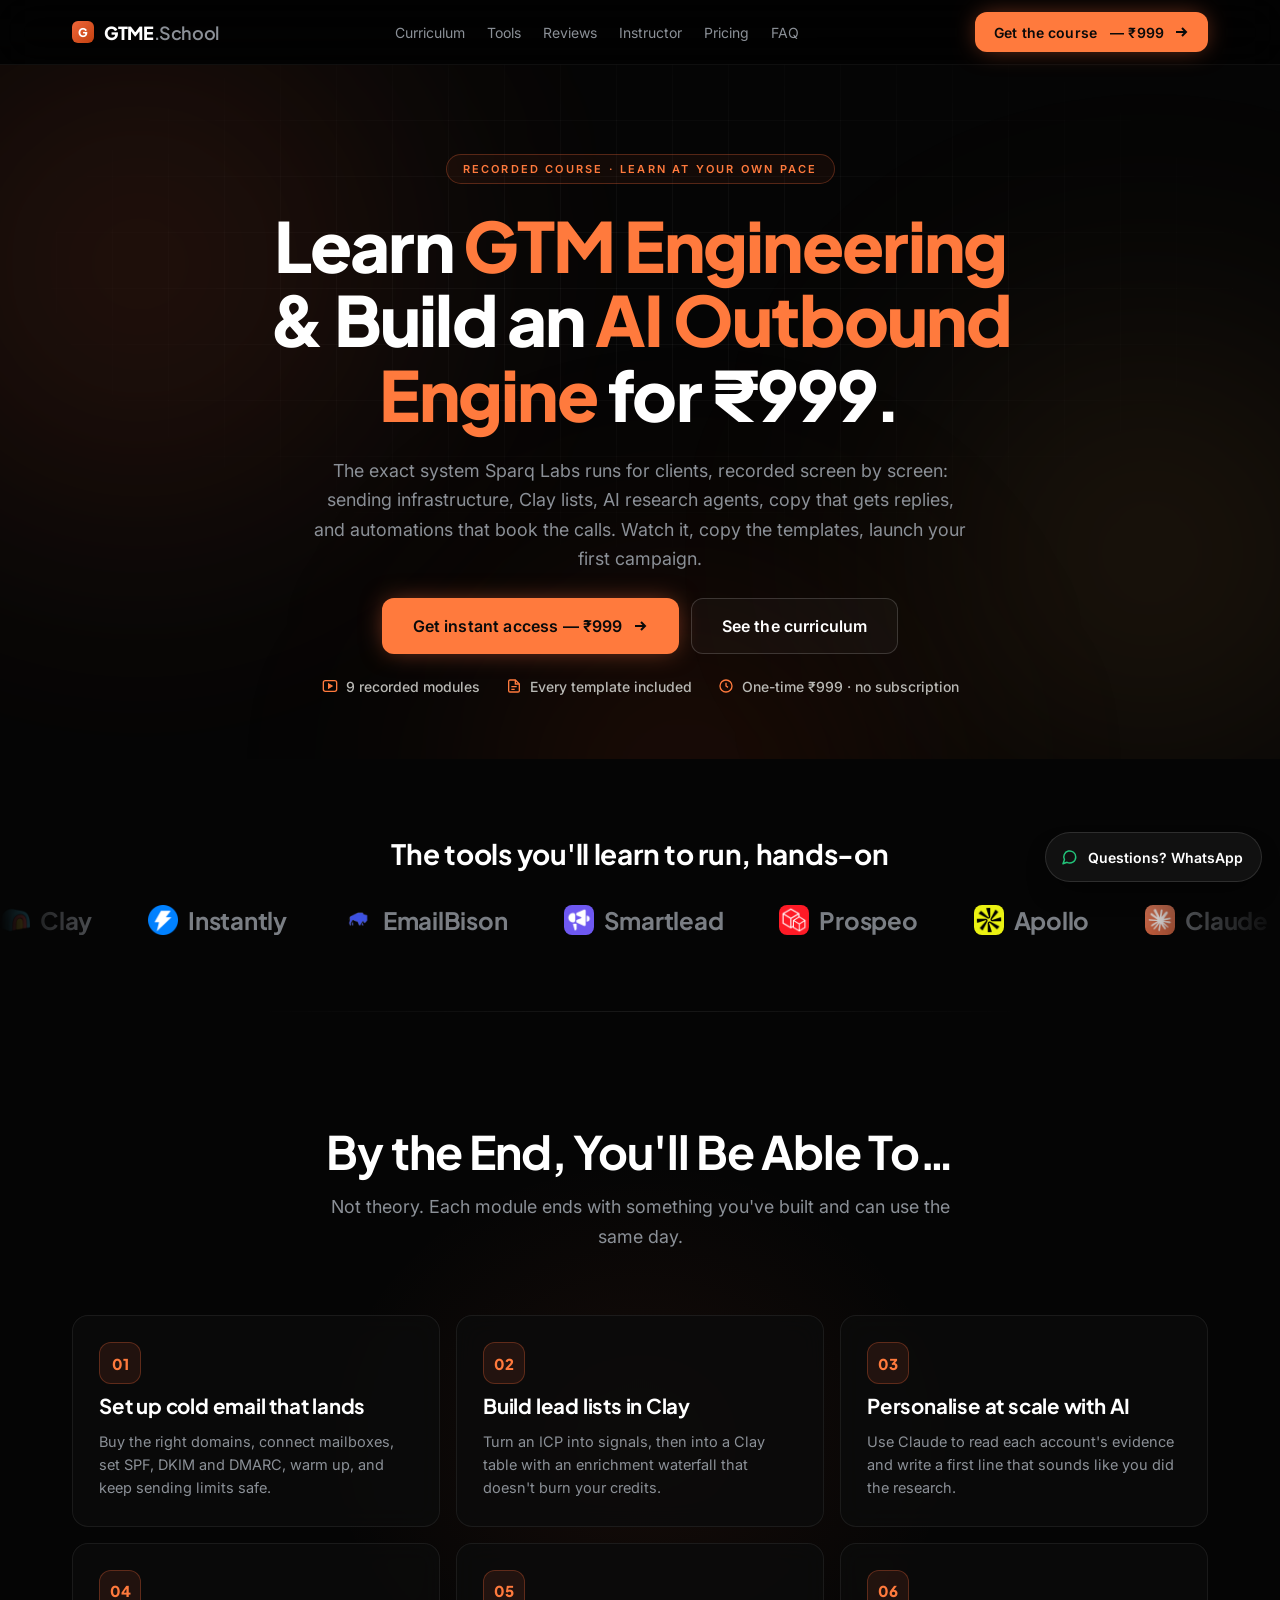
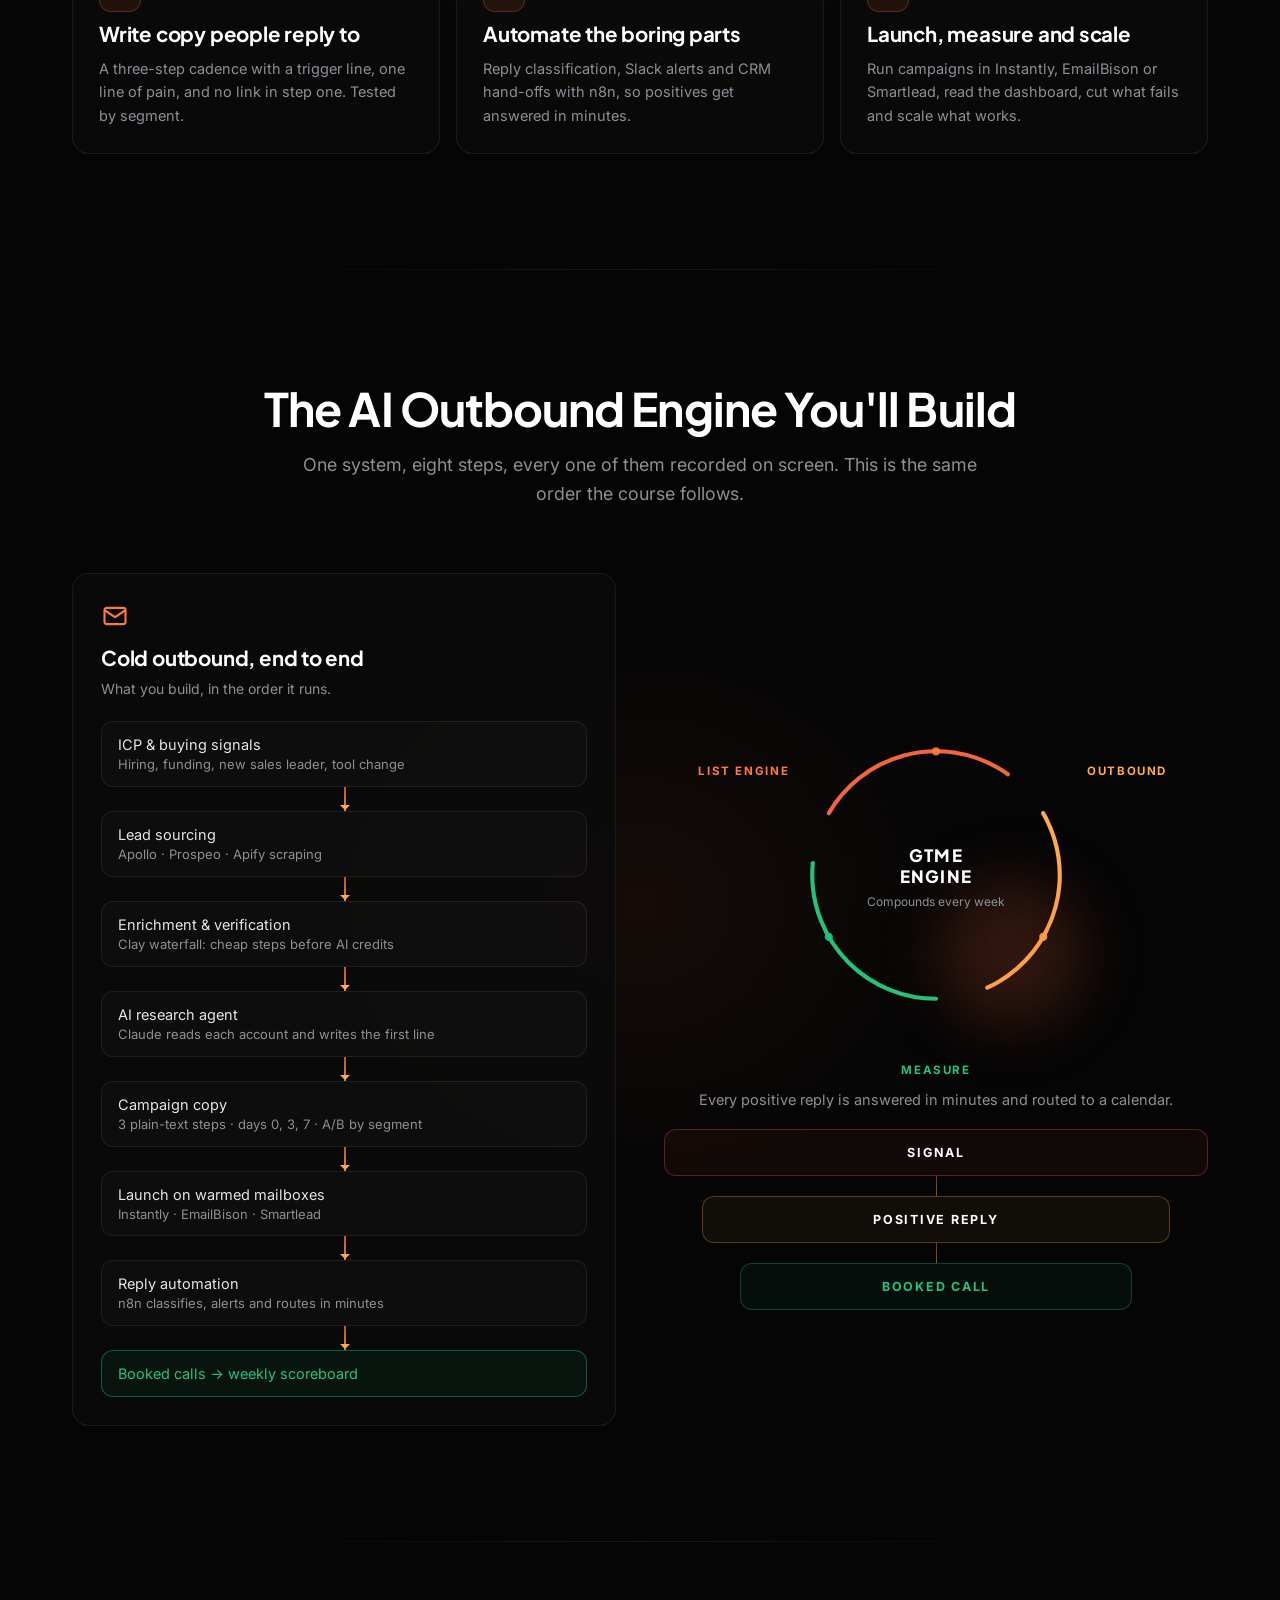
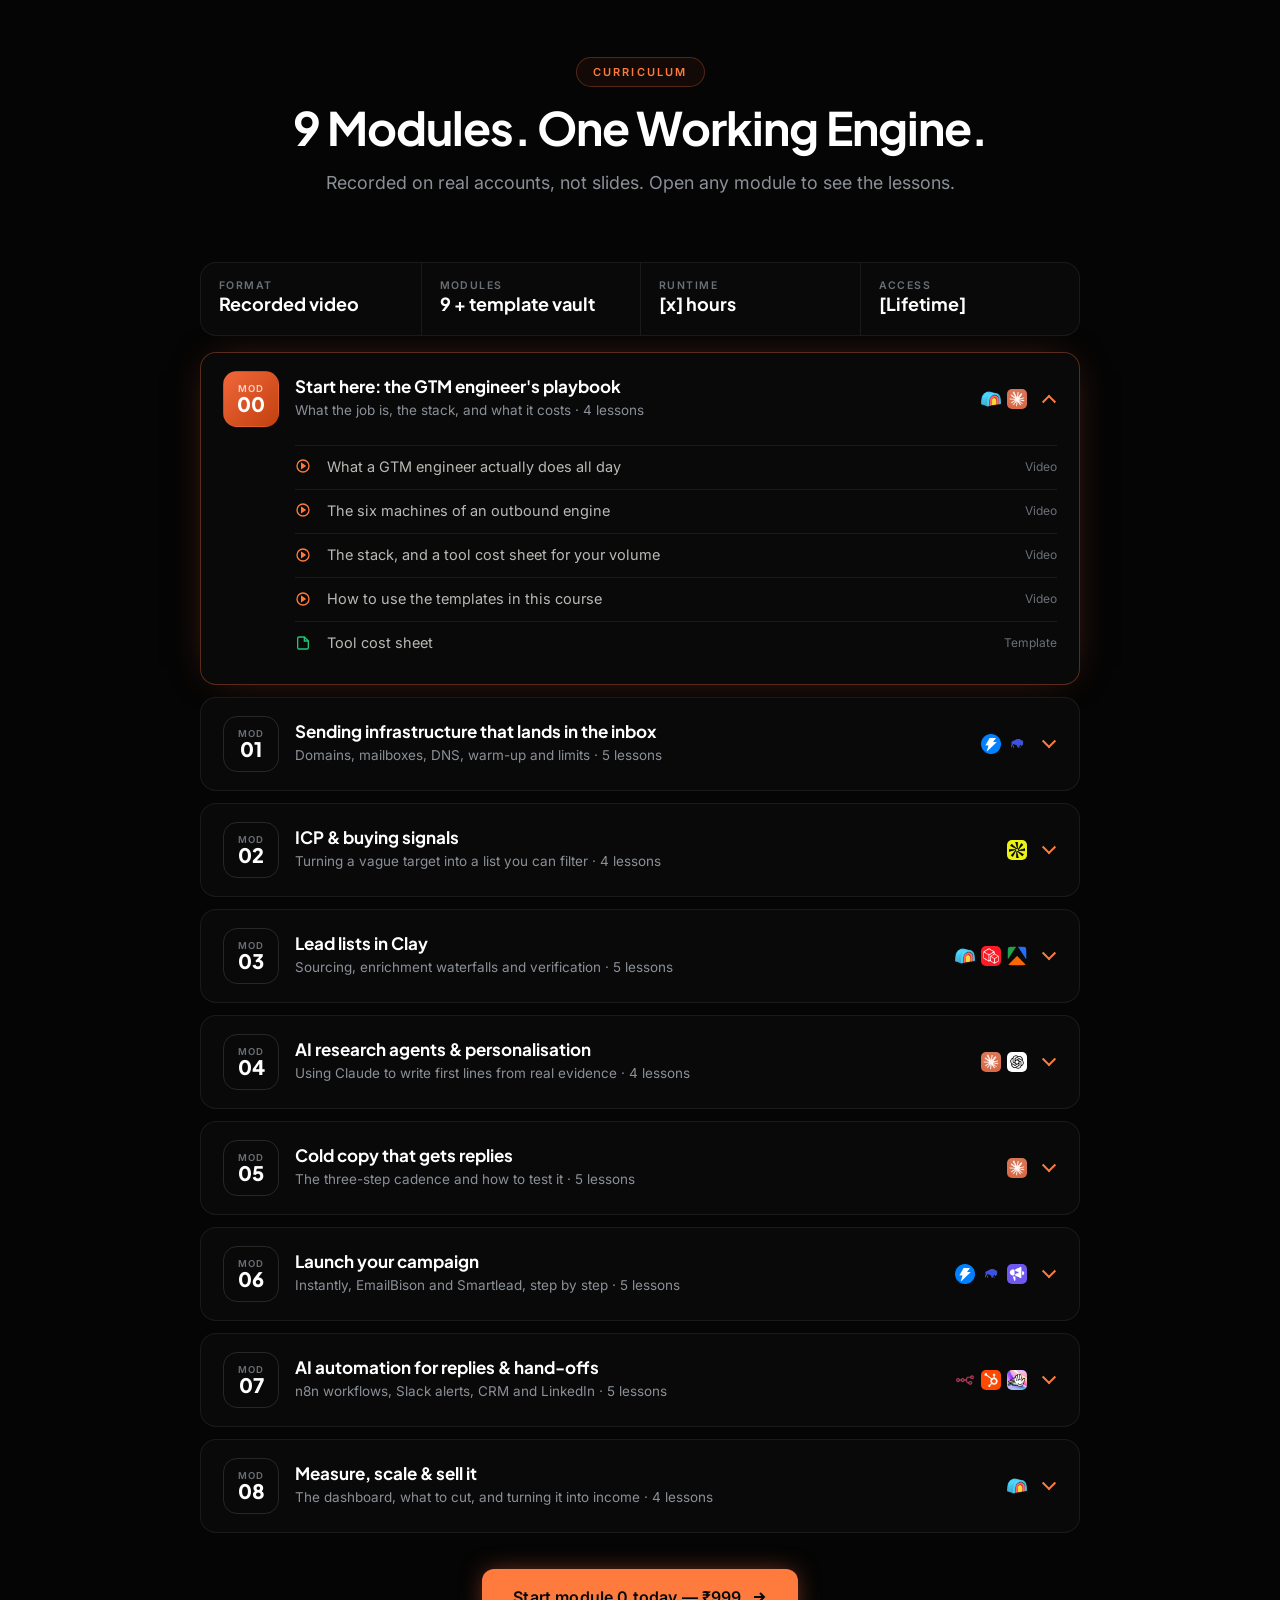
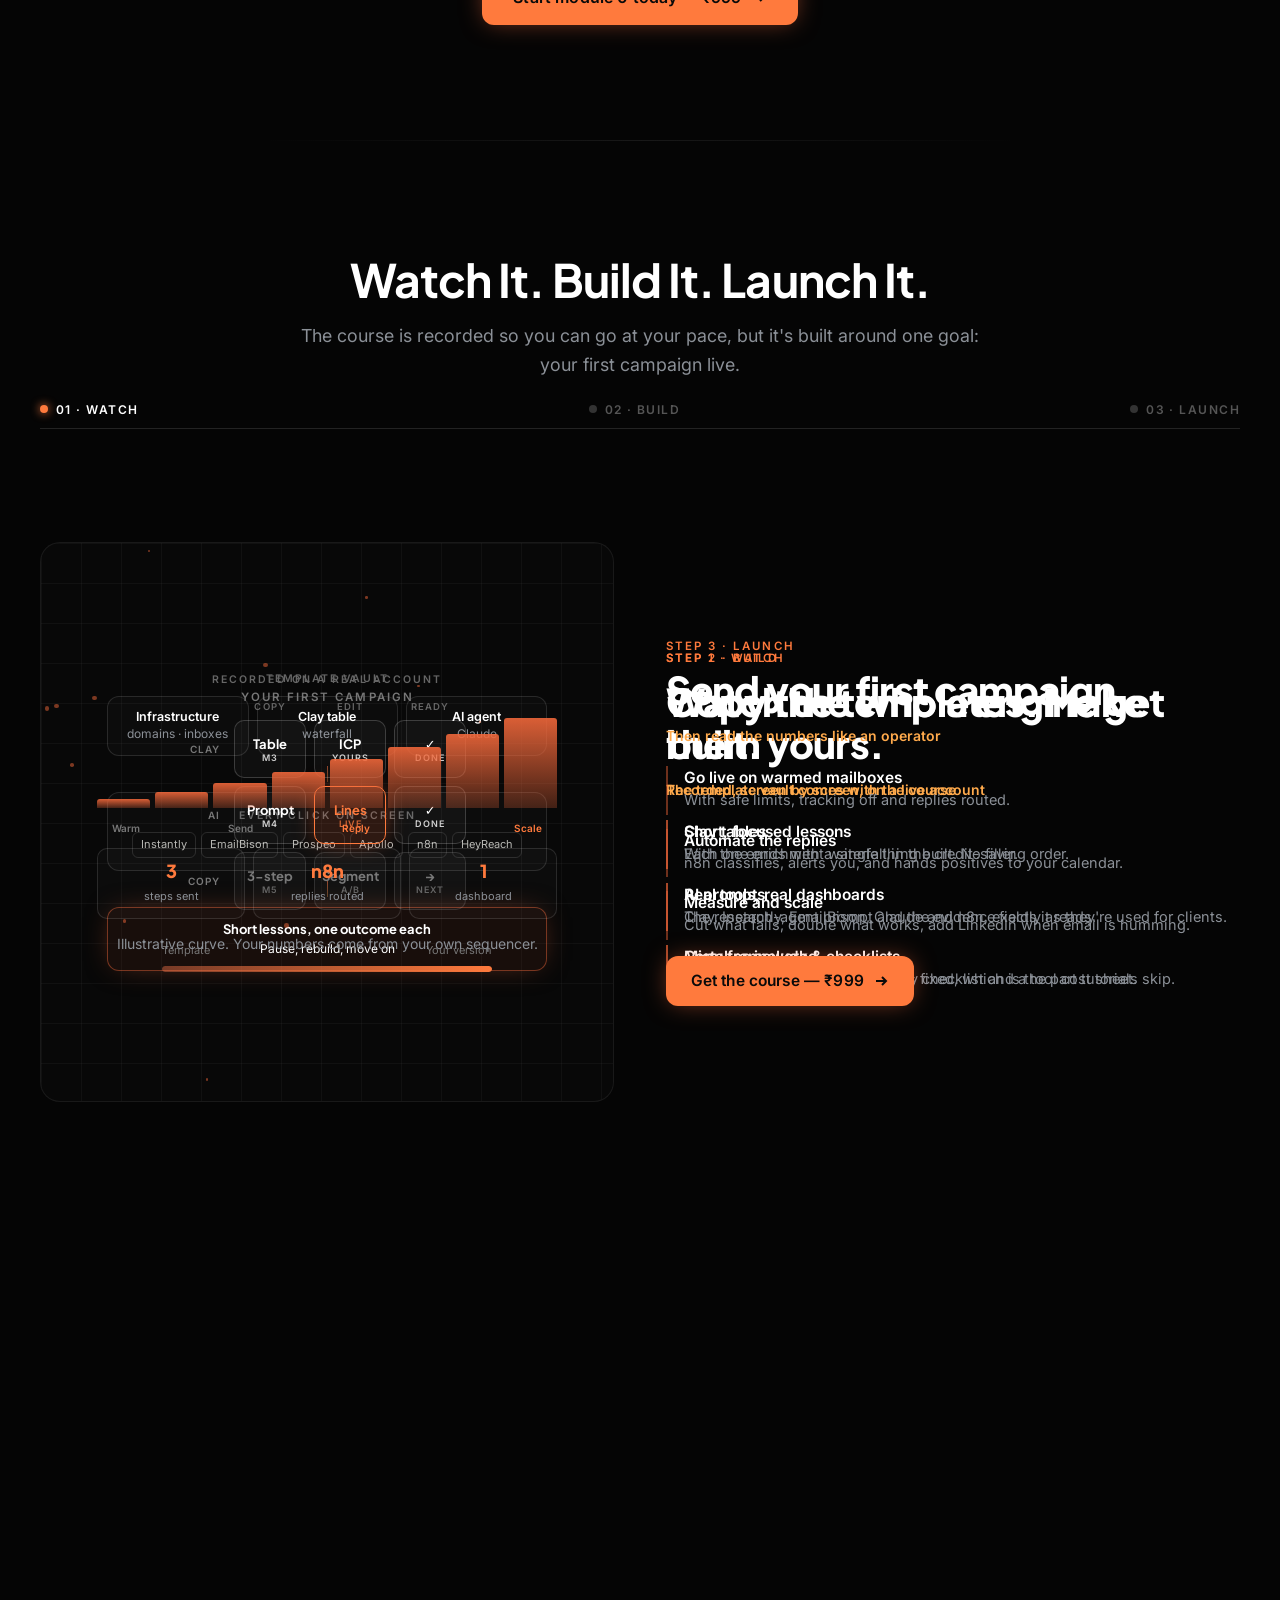
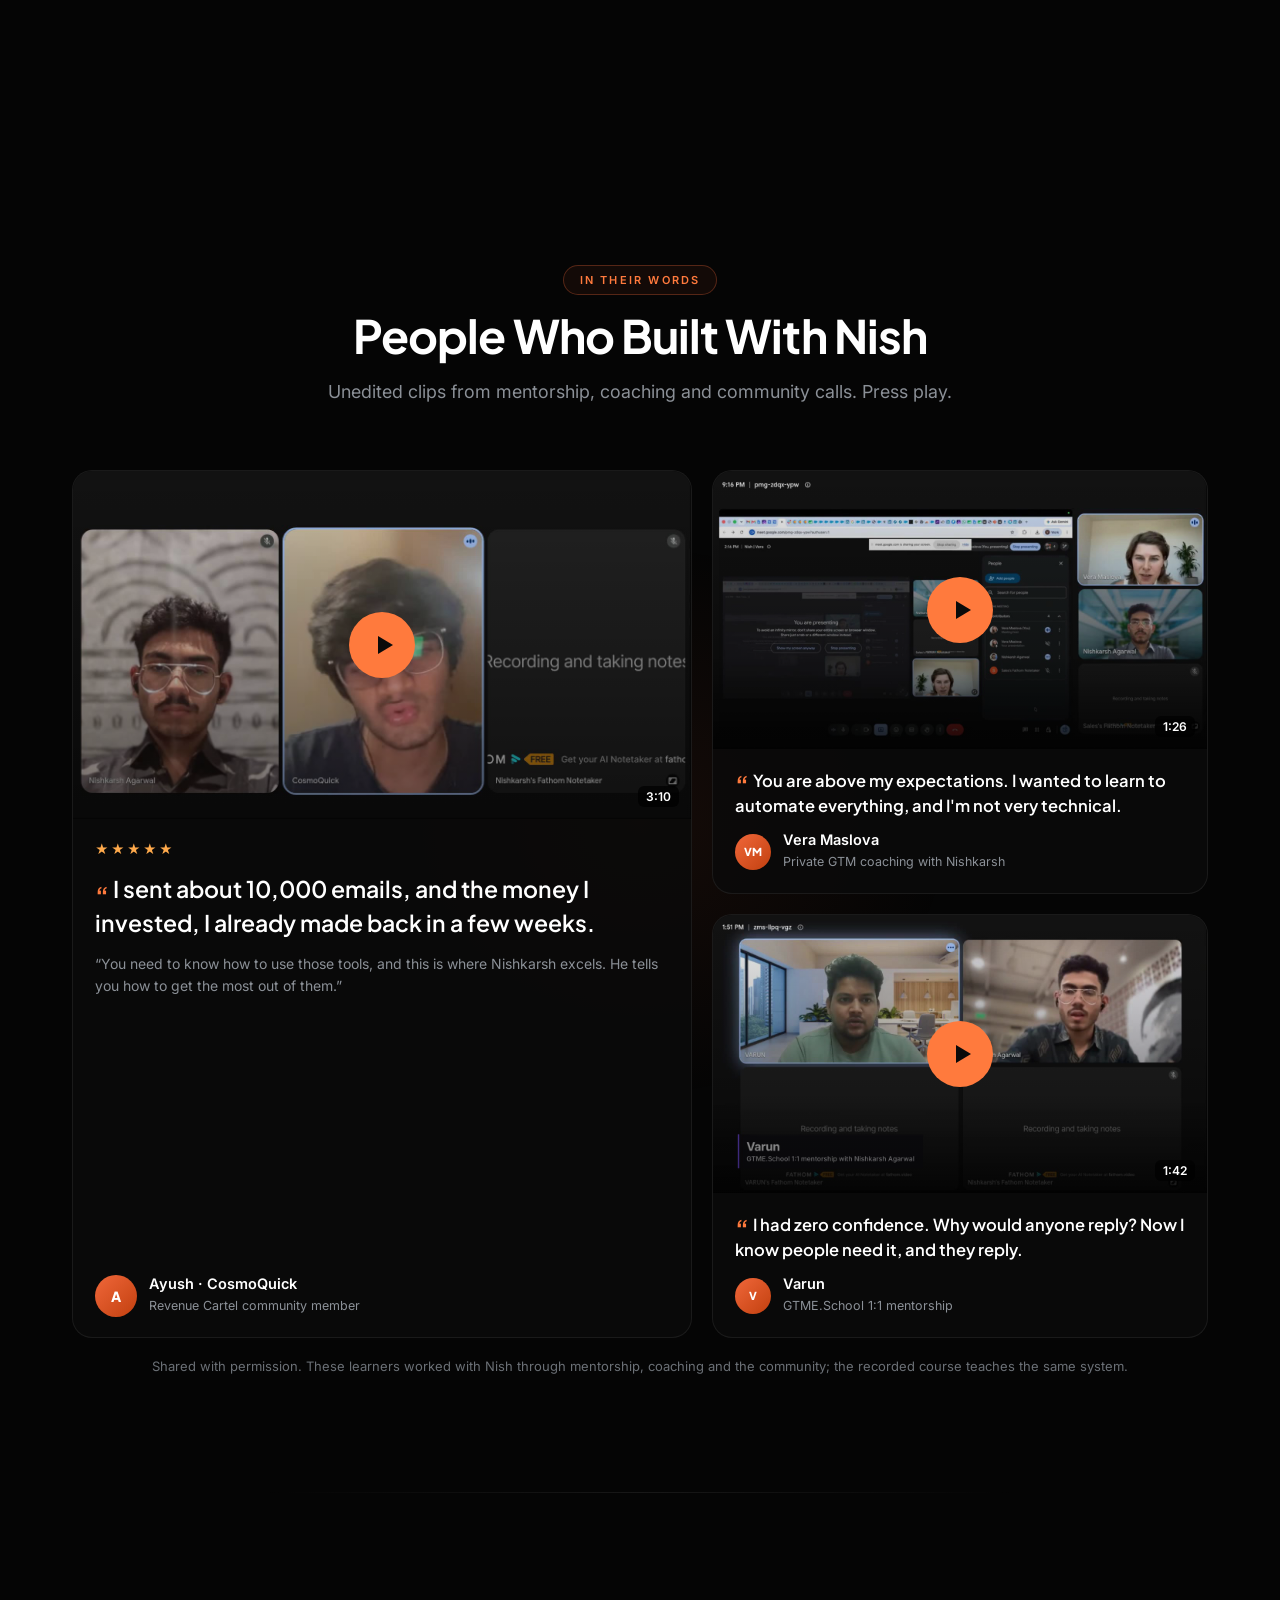
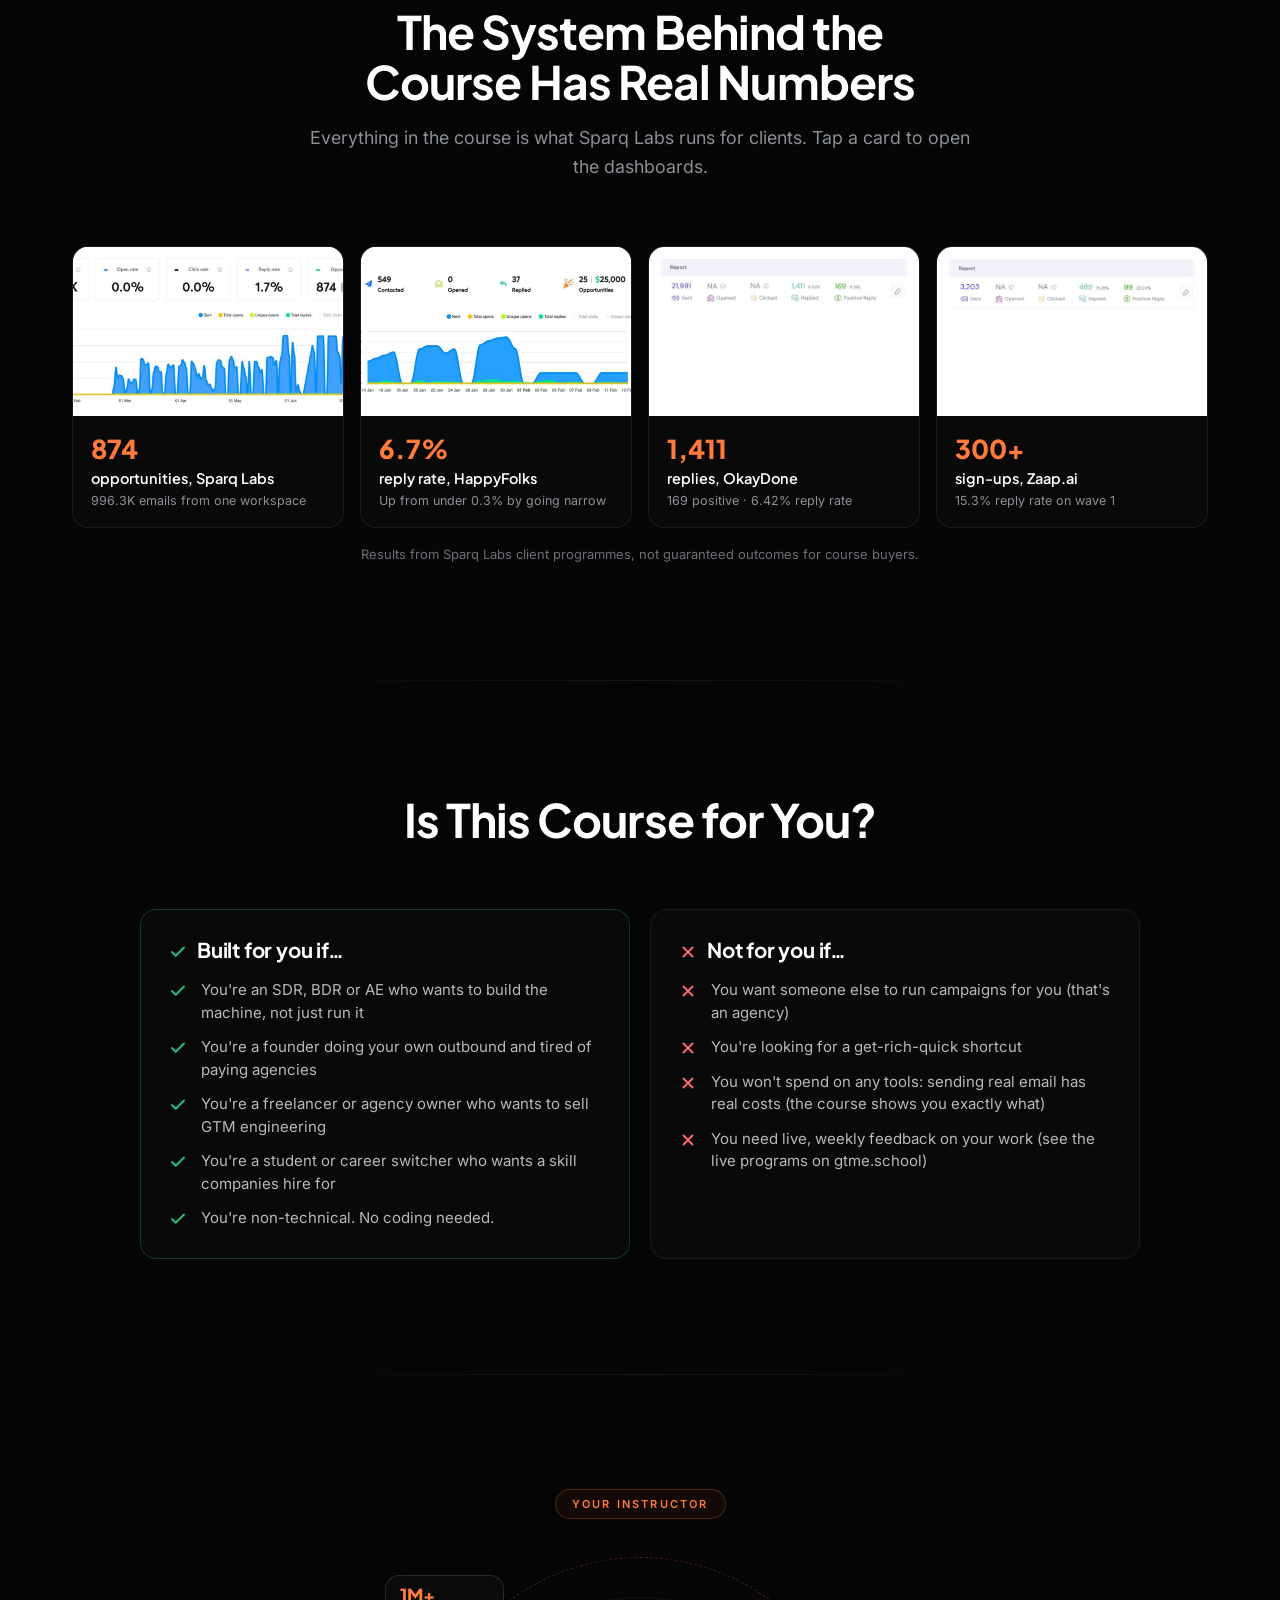
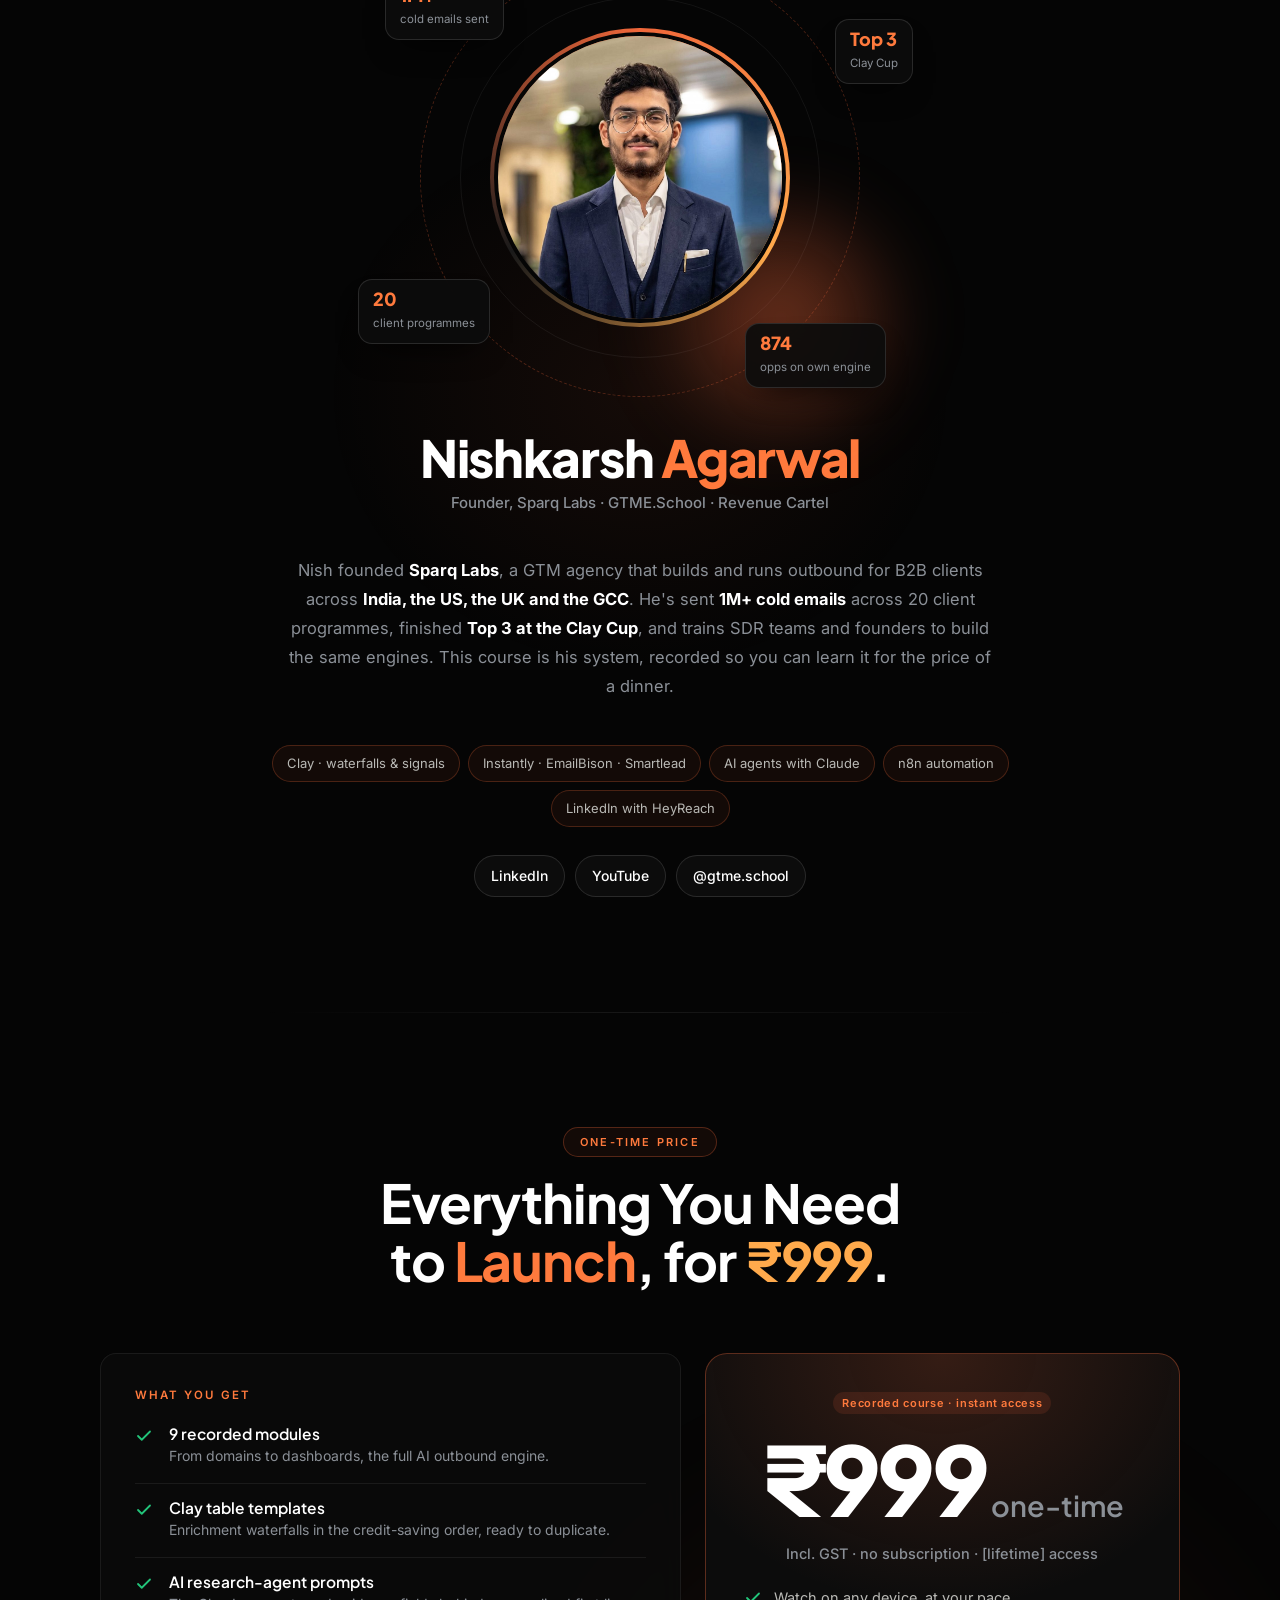
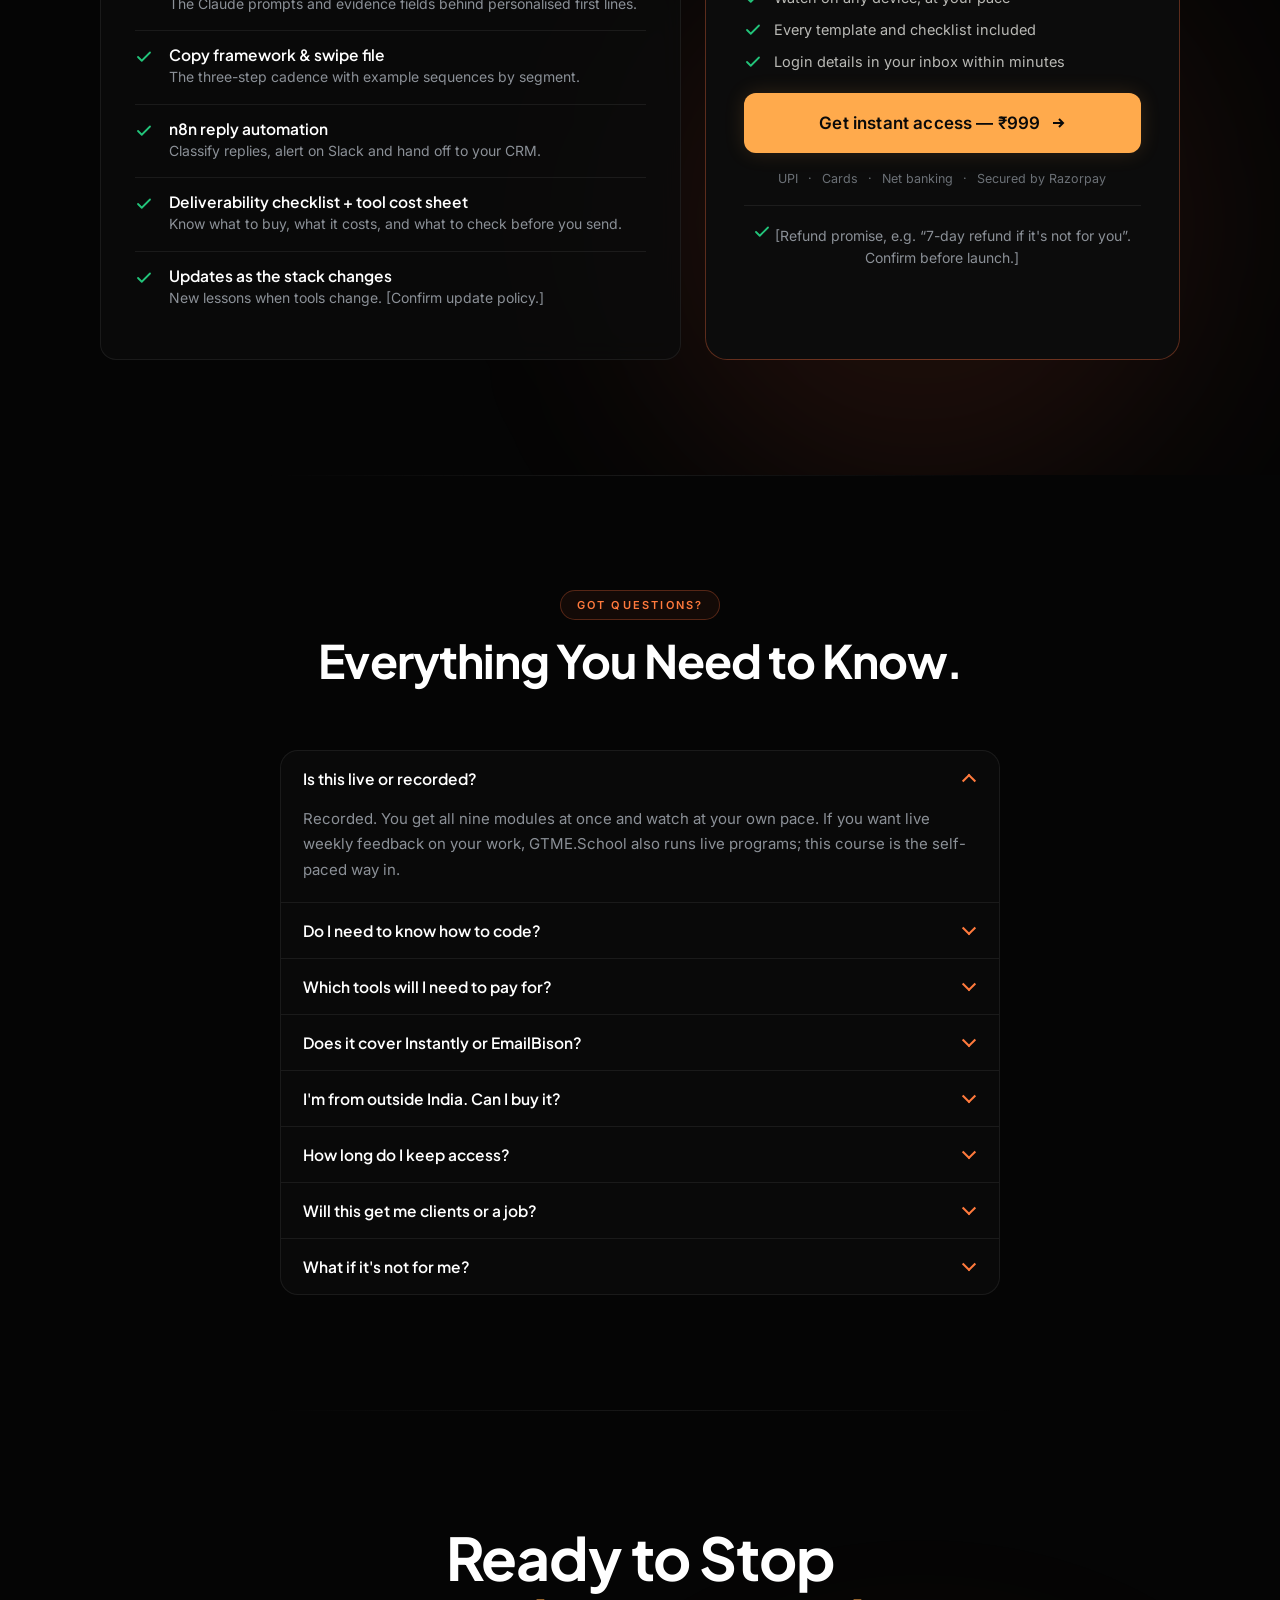
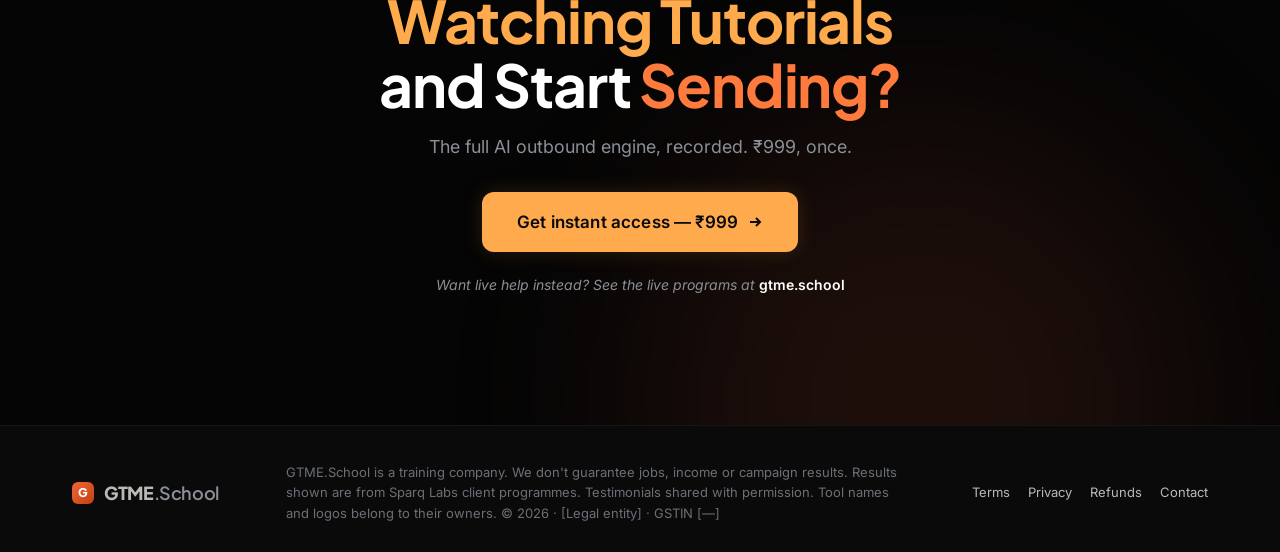
==== commit 20d95991: "Update payment link in index" ====
--- a/public/index.html
+++ b/public/index.html
@@ -318,7 +318,7 @@
 <li><svg class="tick" viewBox="0 0 24 24" fill="none" stroke="currentColor" stroke-width="2.4" stroke-linecap="round" stroke-linejoin="round" aria-hidden="true"><path d="M20 6L9 17l-5-5"/></svg><span>Every template and checklist included</span></li>
 <li><svg class="tick" viewBox="0 0 24 24" fill="none" stroke="currentColor" stroke-width="2.4" stroke-linecap="round" stroke-linejoin="round" aria-hidden="true"><path d="M20 6L9 17l-5-5"/></svg><span>Login details in your inbox within minutes</span></li>
 </ul>
-<span class="cta-btn"><a class="btn" href="[Razorpay payment link]">Get instant access — ₹999 <svg class="arr" viewBox="0 0 16 16" fill="none" stroke="currentColor" stroke-width="2" aria-hidden="true"><path d="M3 8h10M9 4l4 4-4 4"/></svg></a><span class="glow"></span></span>
+<span class="cta-btn"><a class="btn" href="[https://topmate.io/shrinishkarsh/2314813/pay?utm_source=public_profile&utm_campaign=shrinishkarsh&skipped_service_page=1]">Get instant access — ₹999 <svg class="arr" viewBox="0 0 16 16" fill="none" stroke="currentColor" stroke-width="2" aria-hidden="true"><path d="M3 8h10M9 4l4 4-4 4"/></svg></a><span class="glow"></span></span>
 <div class="pay"><span>UPI</span><span>·</span><span>Cards</span><span>·</span><span>Net banking</span><span>·</span><span>Secured by Razorpay</span></div>
 <div class="small" style="border-top:1px solid var(--line);padding-top:14px;width:100%"><svg class="tick" viewBox="0 0 24 24" fill="none" stroke="currentColor" stroke-width="2.4" stroke-linecap="round" stroke-linejoin="round" aria-hidden="true"><path d="M20 6L9 17l-5-5"/></svg> [Refund promise, e.g. “7-day refund if it's not for you”. Confirm before launch.]</div>
 </div>
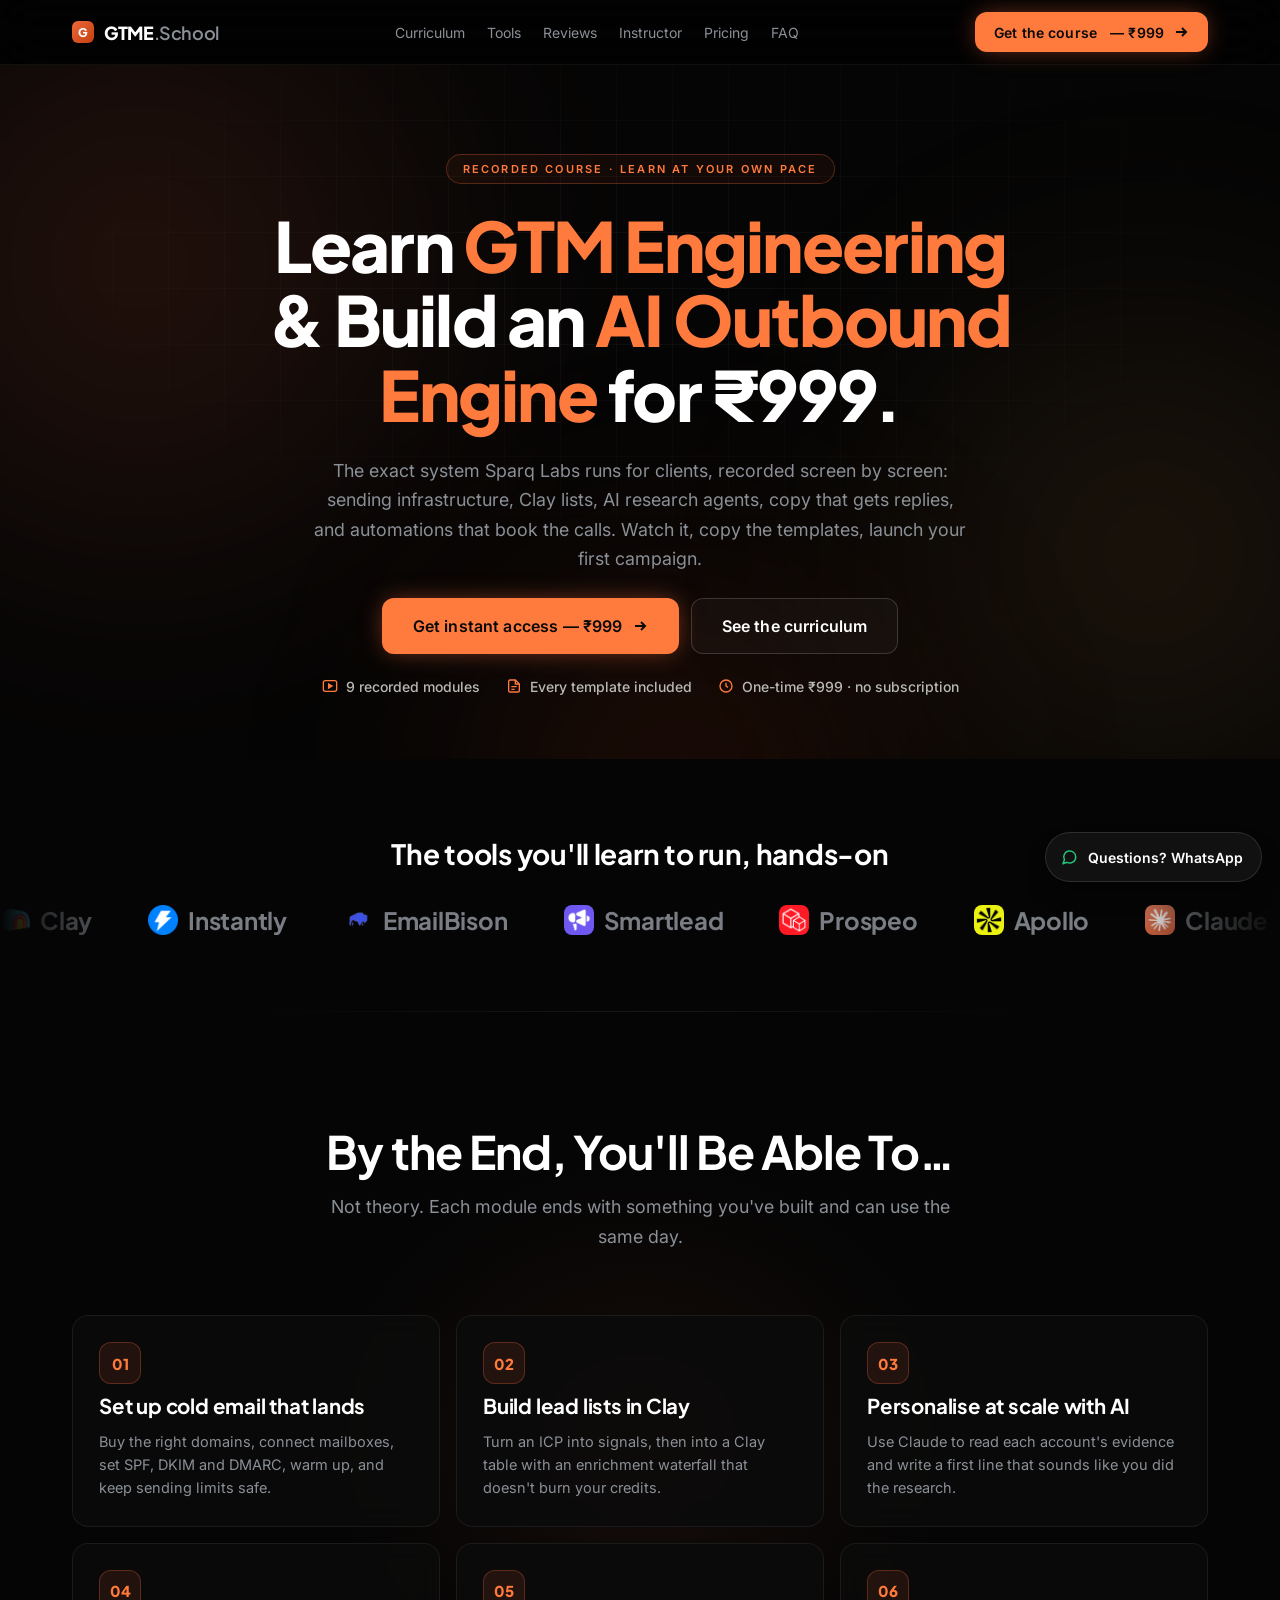
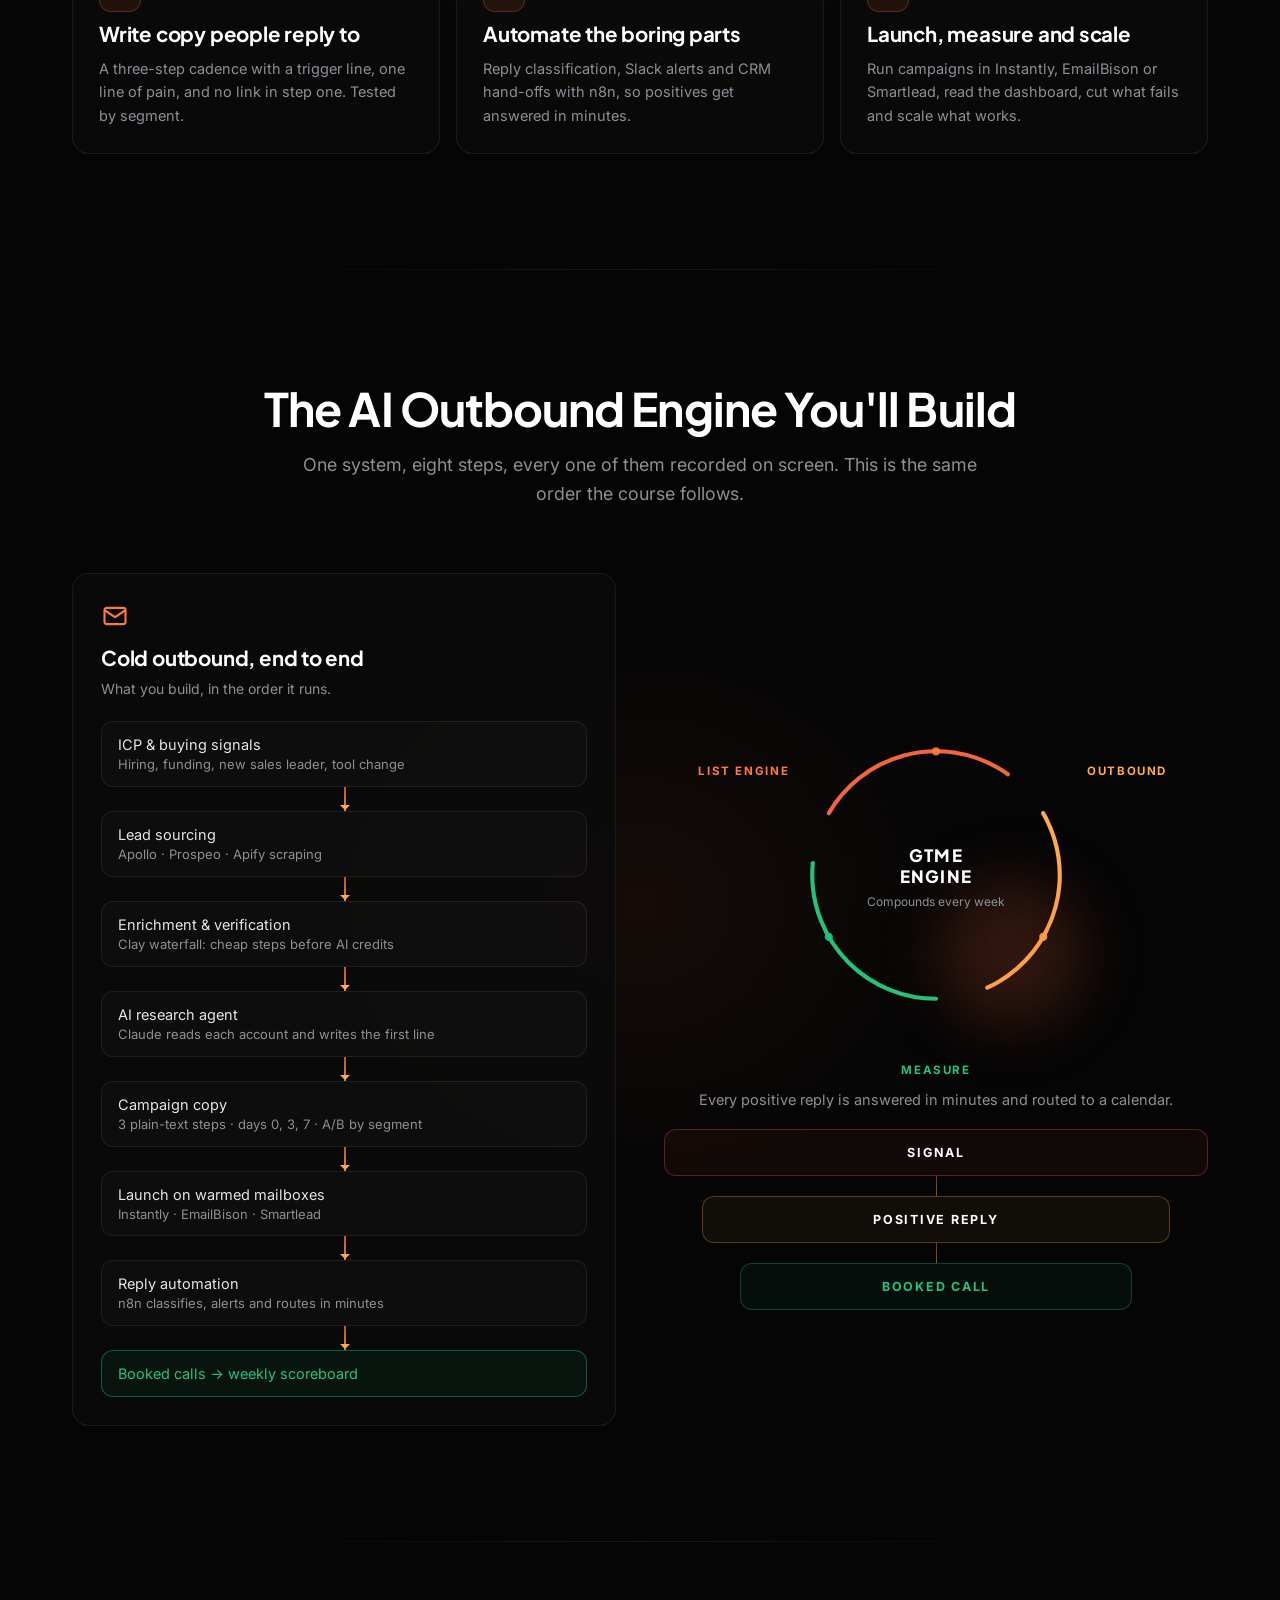
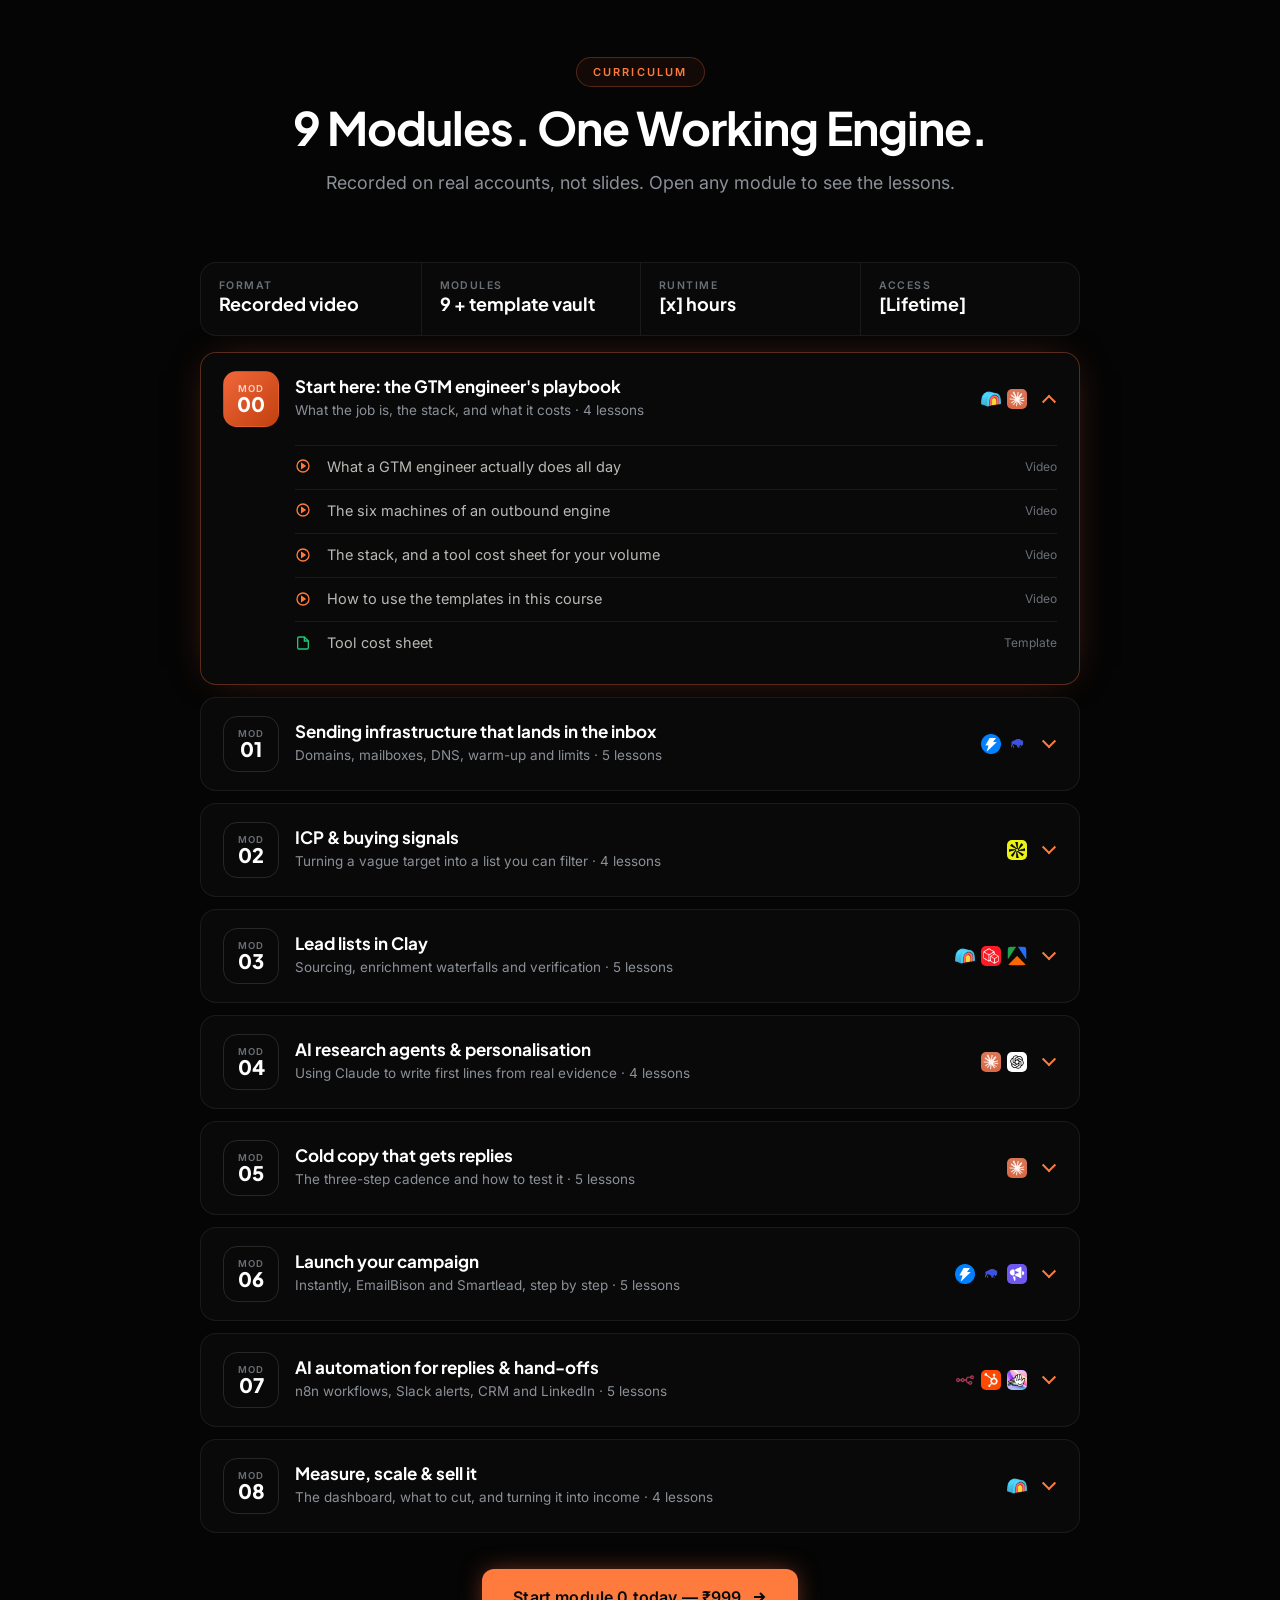
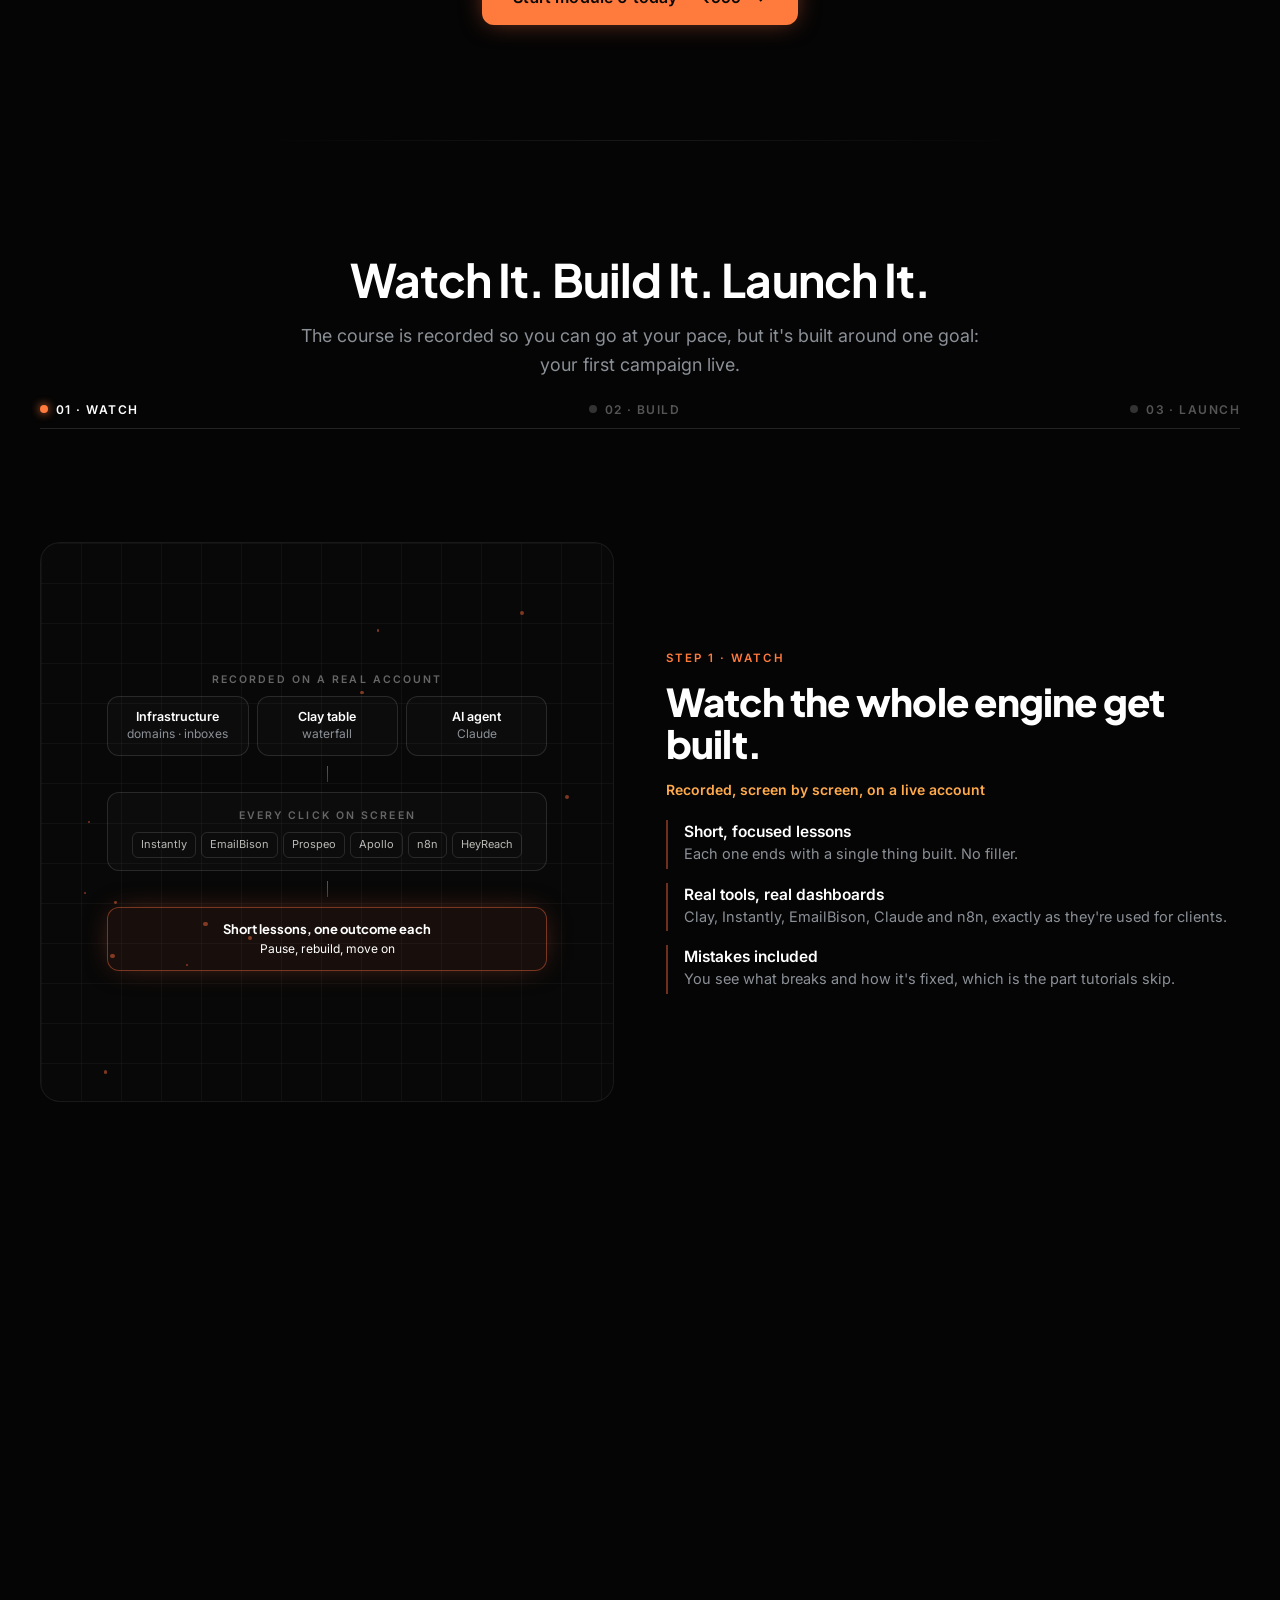
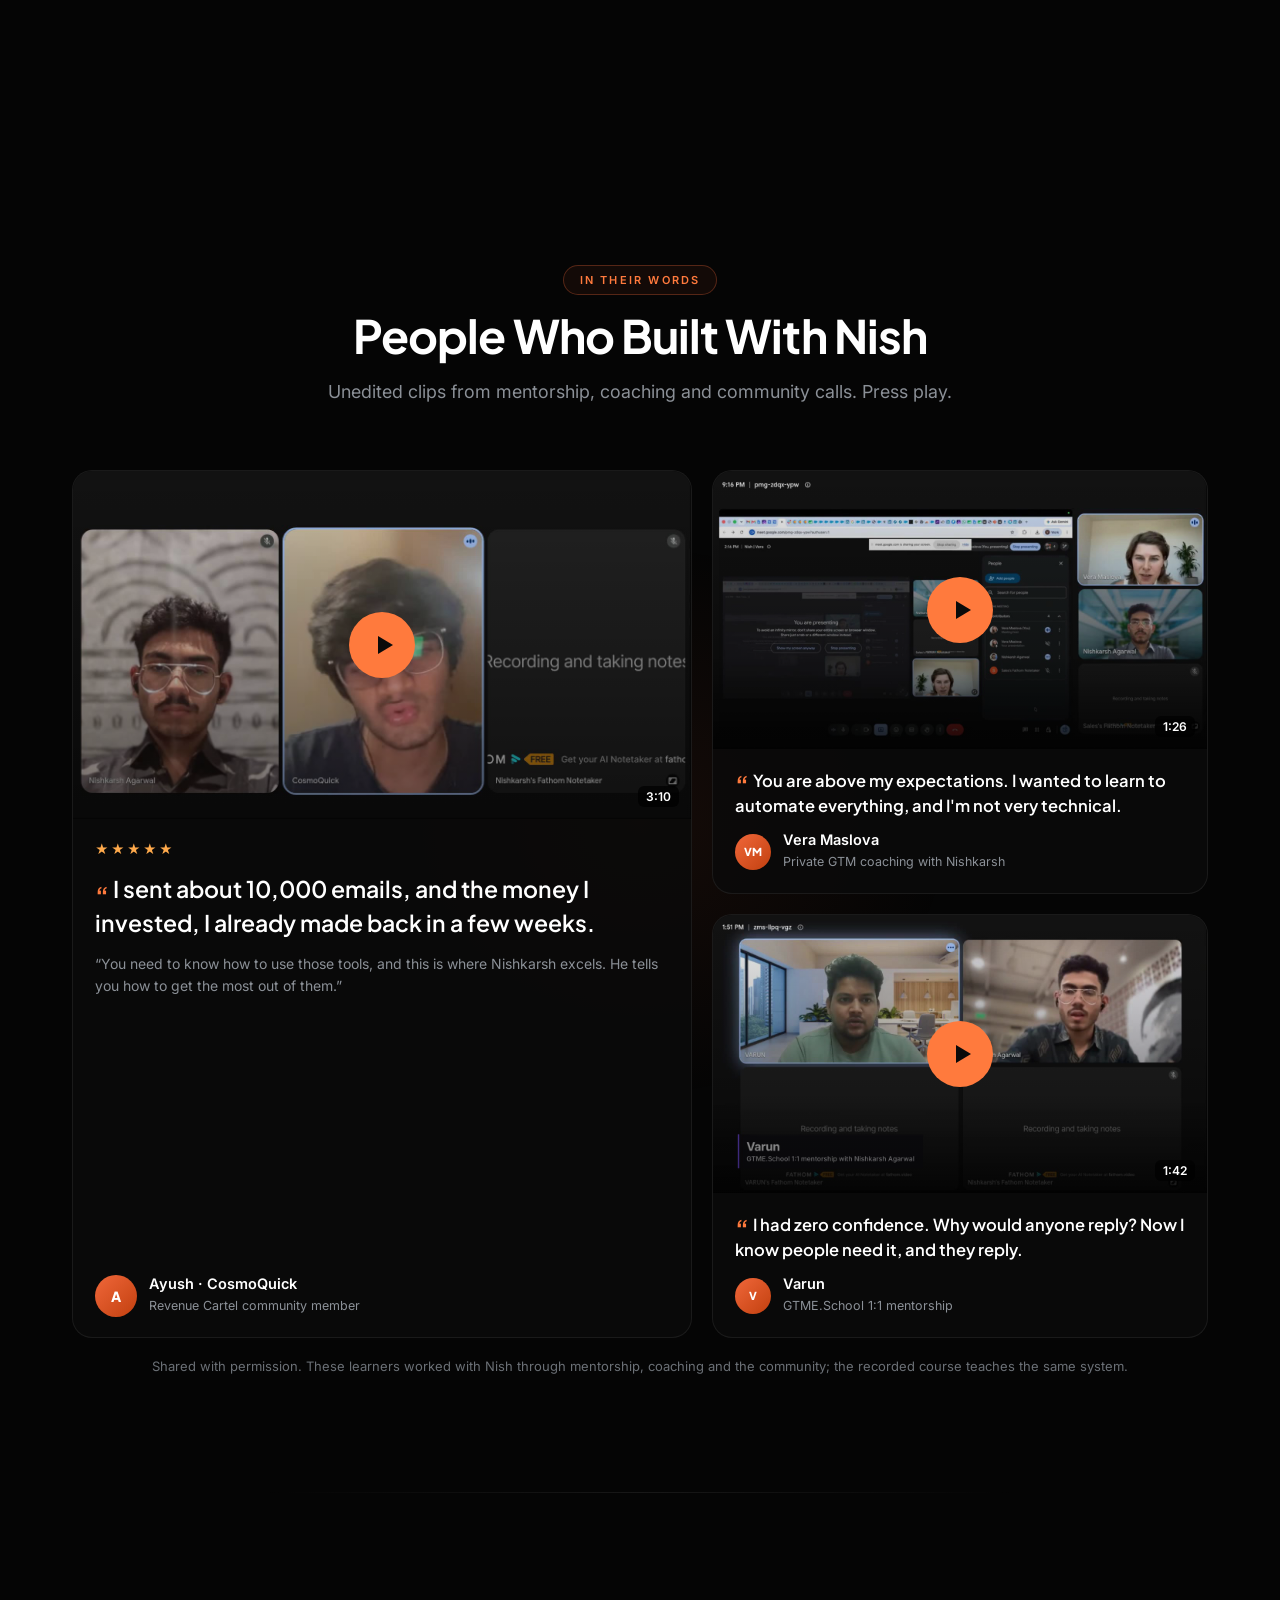
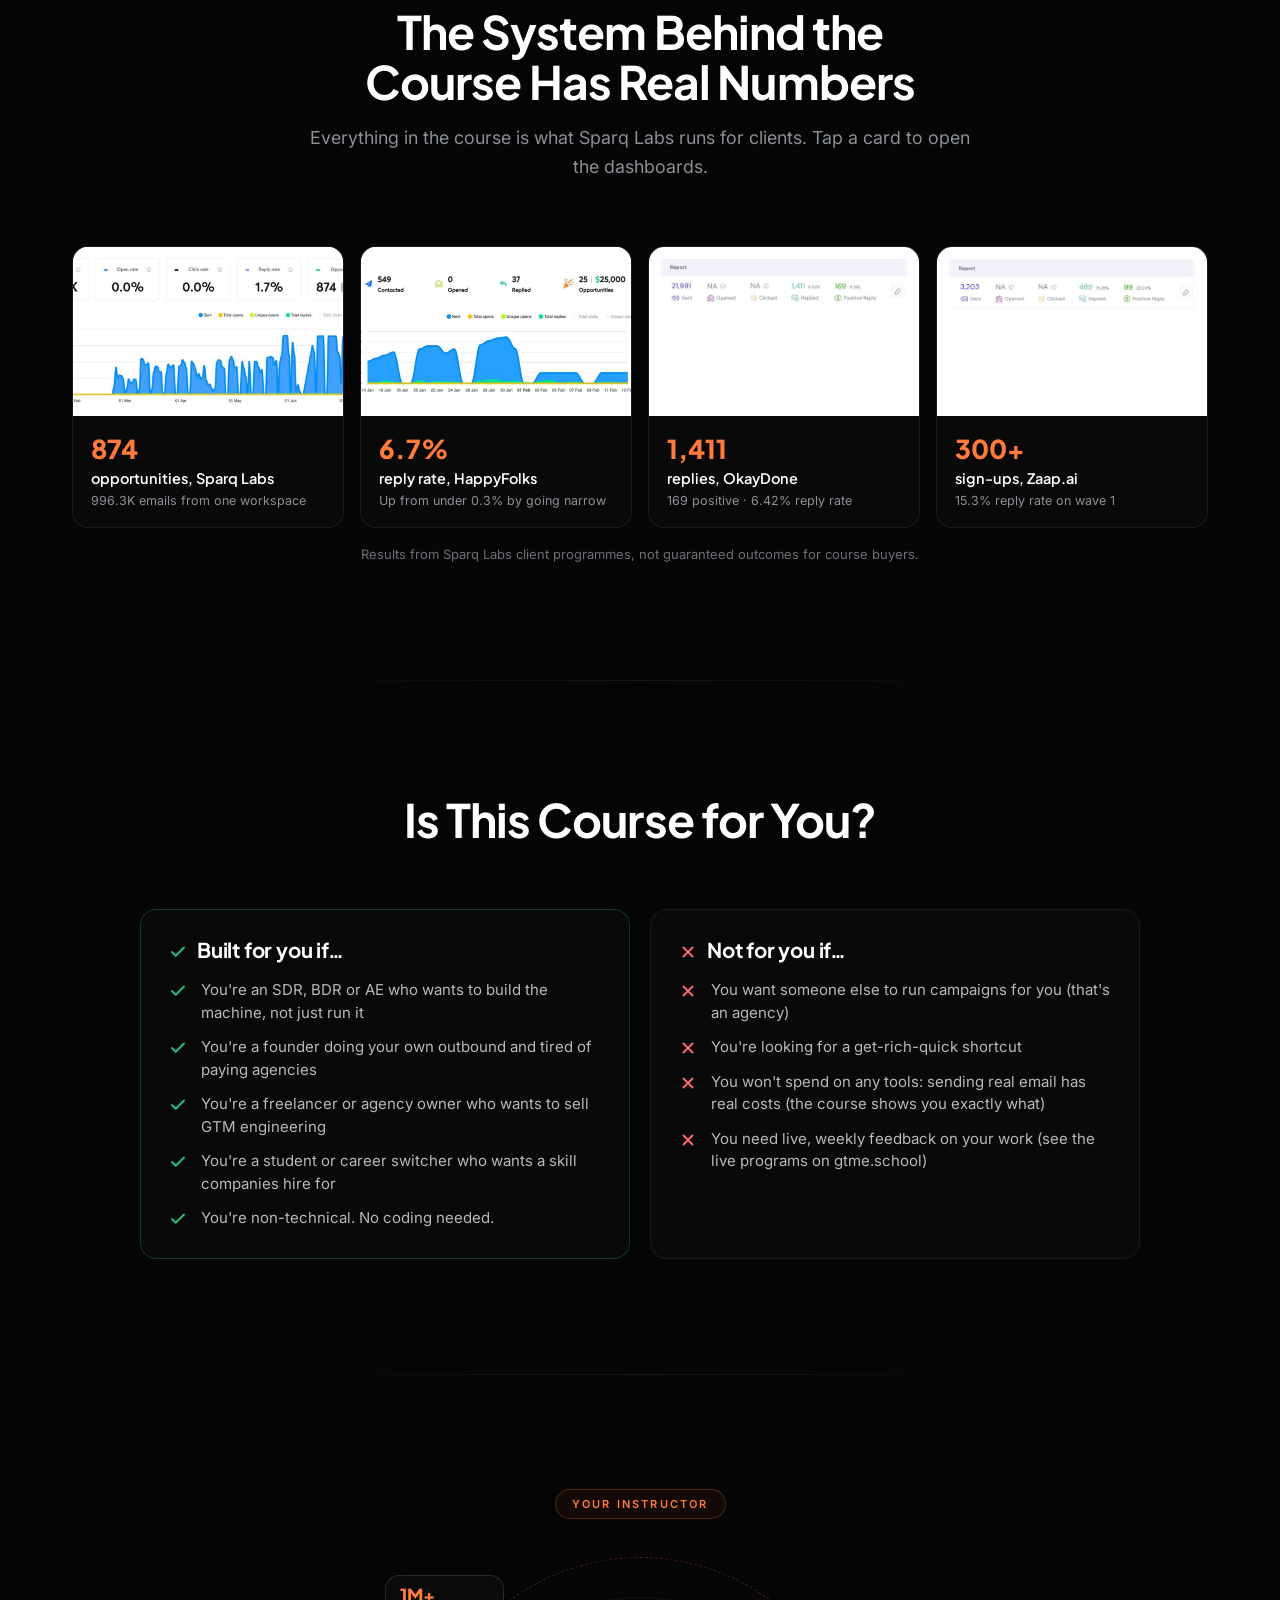
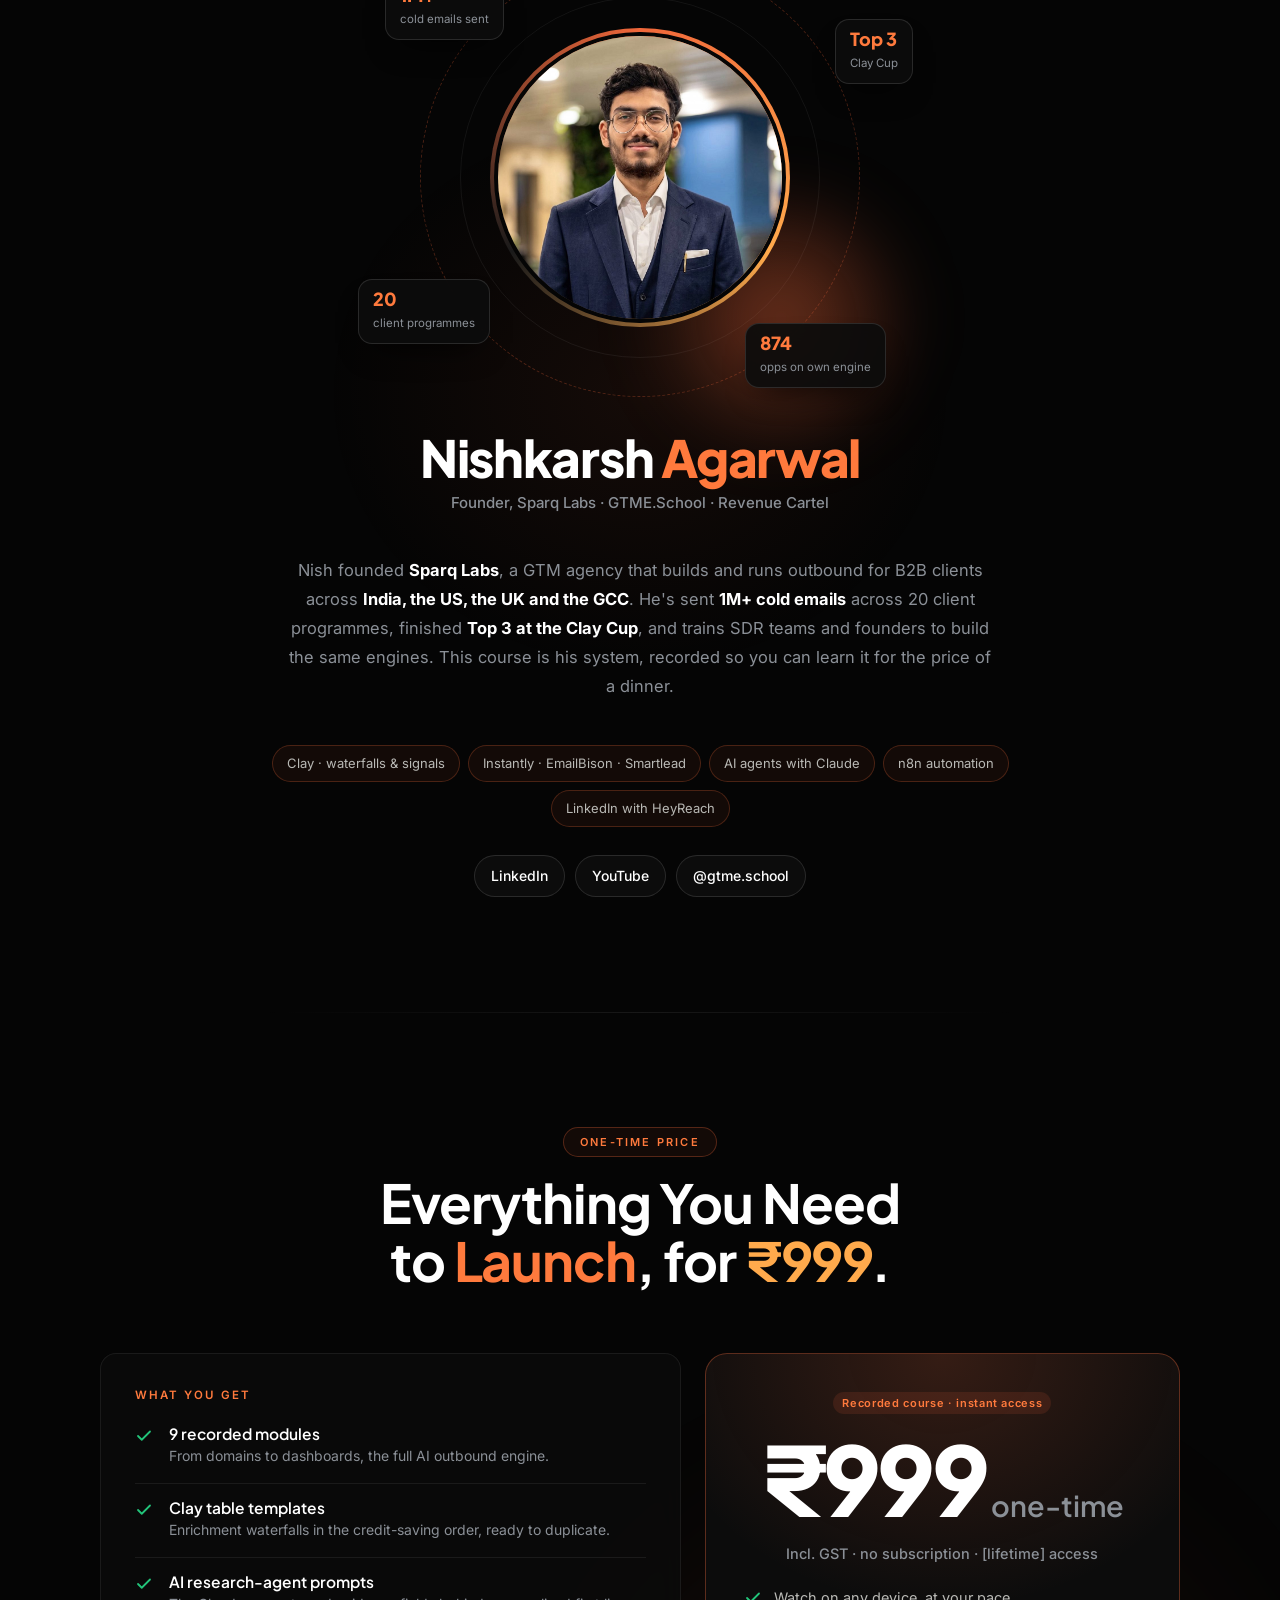
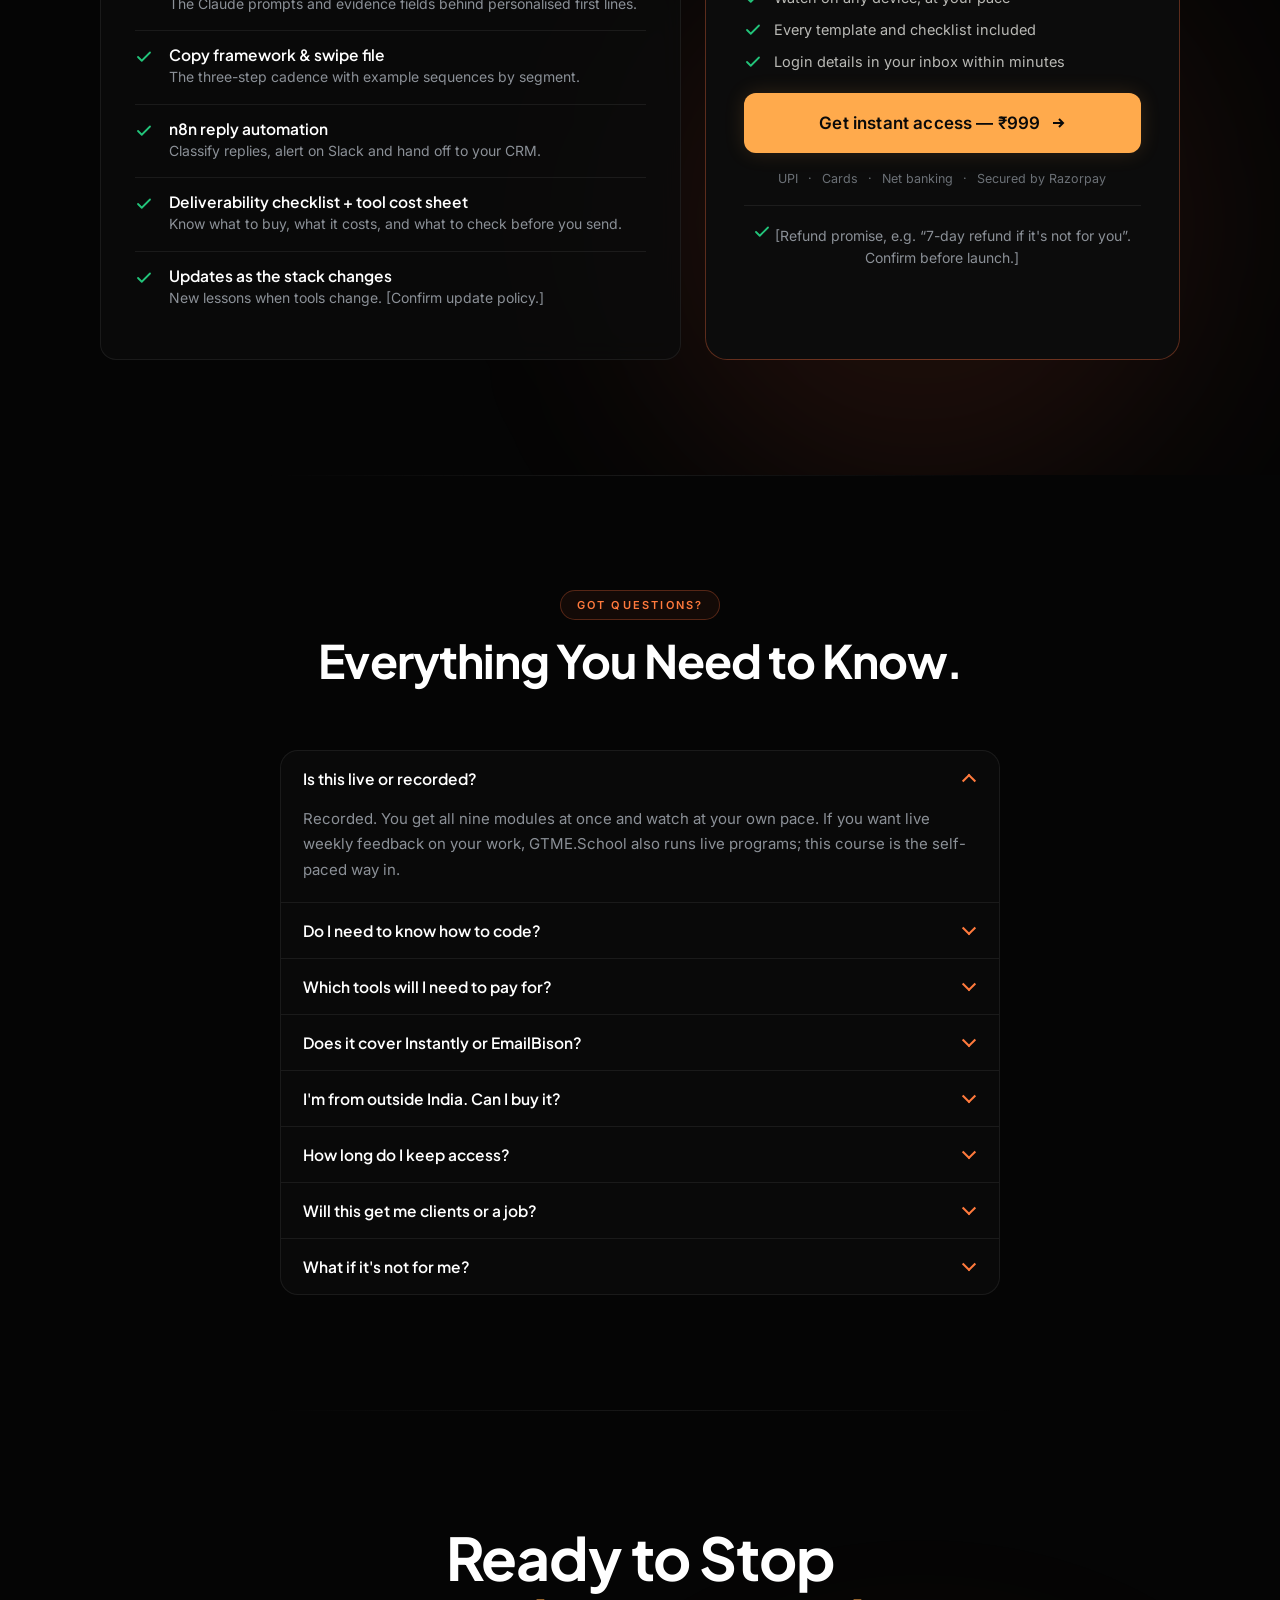
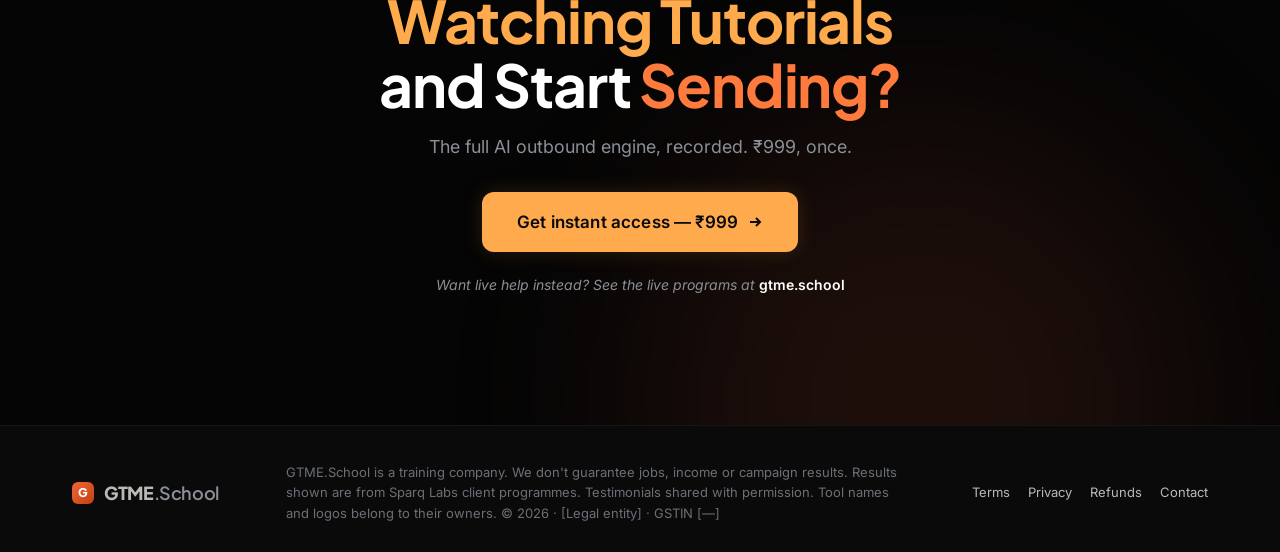
==== commit c7ec5626: "Remove duplicate call-to-action button in index.html" ====
--- a/public/index.html
+++ b/public/index.html
@@ -318,7 +318,7 @@
 <li><svg class="tick" viewBox="0 0 24 24" fill="none" stroke="currentColor" stroke-width="2.4" stroke-linecap="round" stroke-linejoin="round" aria-hidden="true"><path d="M20 6L9 17l-5-5"/></svg><span>Every template and checklist included</span></li>
 <li><svg class="tick" viewBox="0 0 24 24" fill="none" stroke="currentColor" stroke-width="2.4" stroke-linecap="round" stroke-linejoin="round" aria-hidden="true"><path d="M20 6L9 17l-5-5"/></svg><span>Login details in your inbox within minutes</span></li>
 </ul>
-<span class="cta-btn"><a class="btn" href="[https://topmate.io/shrinishkarsh/2314813/pay?utm_source=public_profile&utm_campaign=shrinishkarsh&skipped_service_page=1]">Get instant access — ₹999 <svg class="arr" viewBox="0 0 16 16" fill="none" stroke="currentColor" stroke-width="2" aria-hidden="true"><path d="M3 8h10M9 4l4 4-4 4"/></svg></a><span class="glow"></span></span>
+<span class="cta-btn"><a class="btn" href="https://topmate.io/shrinishkarsh/2314813/pay?utm_source=public_profile&utm_campaign=shrinishkarsh&skipped_service_page=1">Get instant access — ₹999 <svg class="arr" viewBox="0 0 16 16" fill="none" stroke="currentColor" stroke-width="2" aria-hidden="true"><path d="M3 8h10M9 4l4 4-4 4"/></svg></a><span class="glow"></span></span>
 <div class="pay"><span>UPI</span><span>·</span><span>Cards</span><span>·</span><span>Net banking</span><span>·</span><span>Secured by Razorpay</span></div>
 <div class="small" style="border-top:1px solid var(--line);padding-top:14px;width:100%"><svg class="tick" viewBox="0 0 24 24" fill="none" stroke="currentColor" stroke-width="2.4" stroke-linecap="round" stroke-linejoin="round" aria-hidden="true"><path d="M20 6L9 17l-5-5"/></svg> [Refund promise, e.g. “7-day refund if it's not for you”. Confirm before launch.]</div>
 </div>
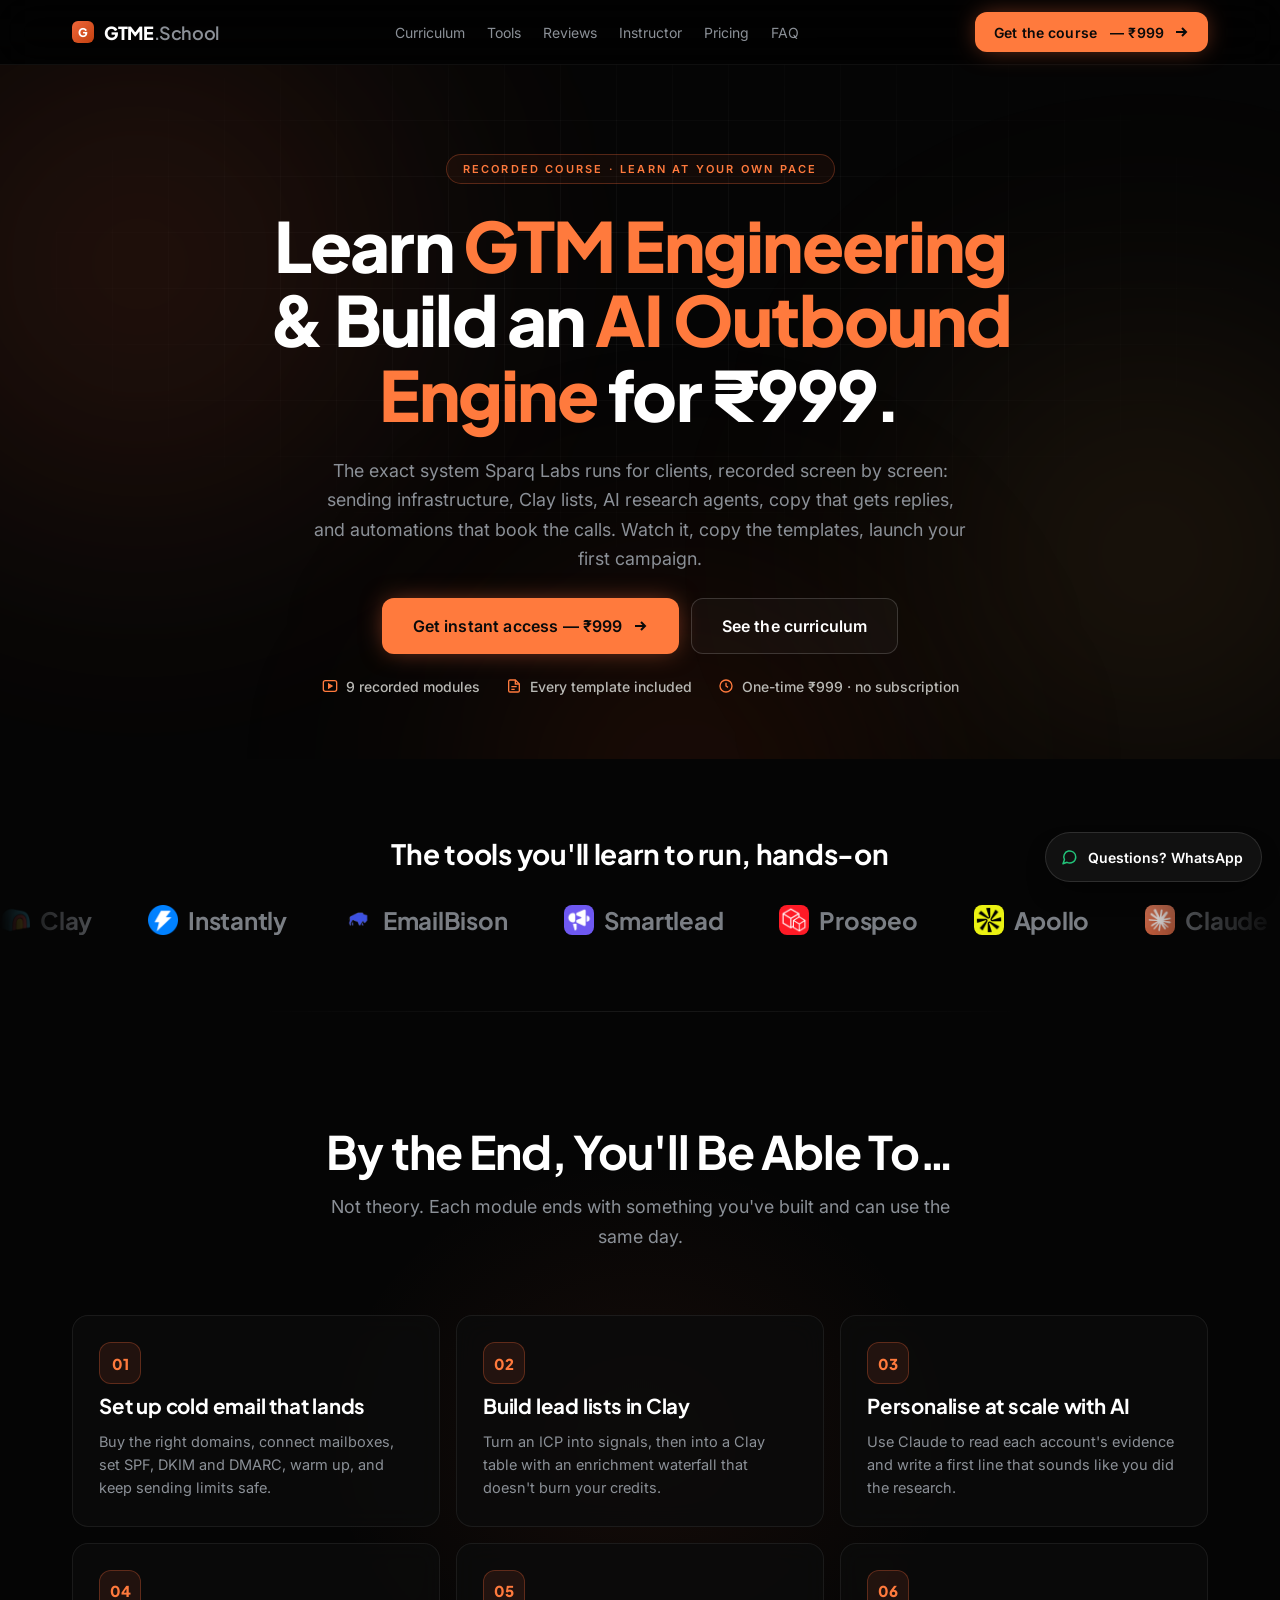
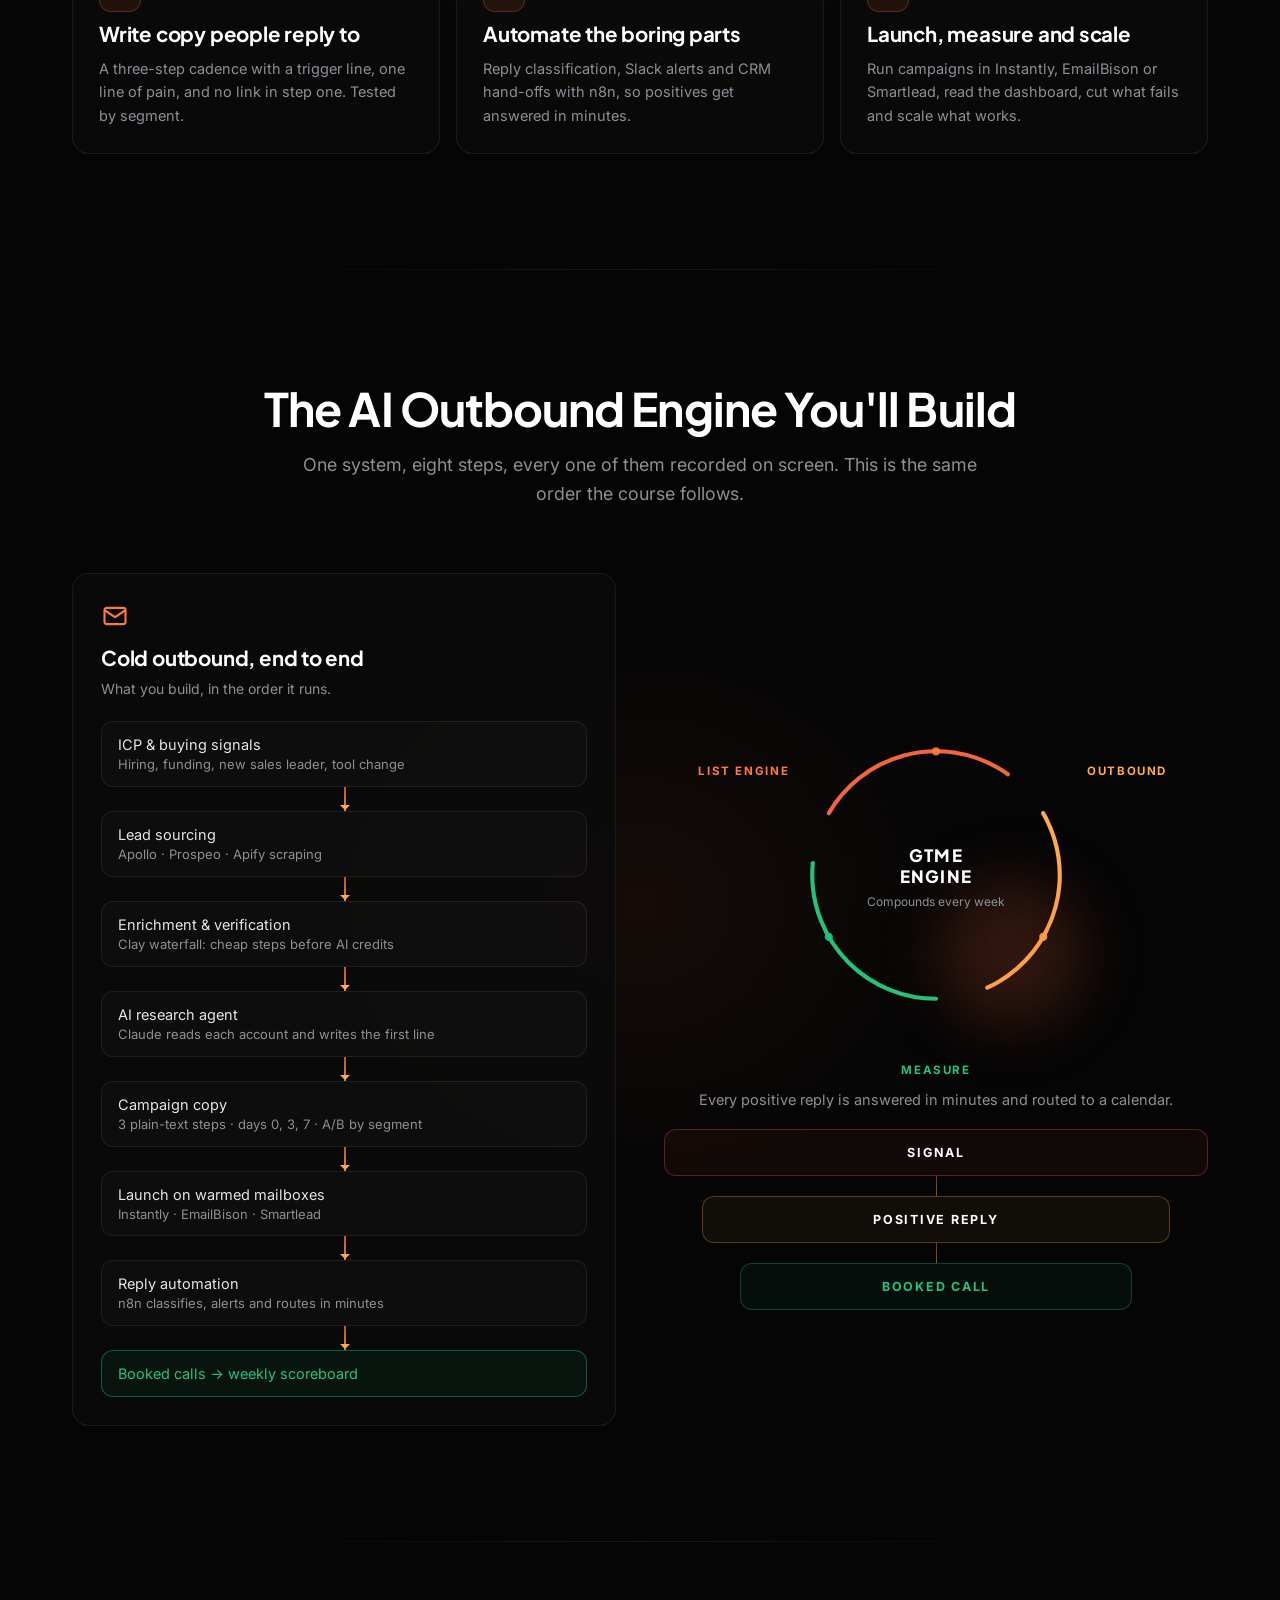
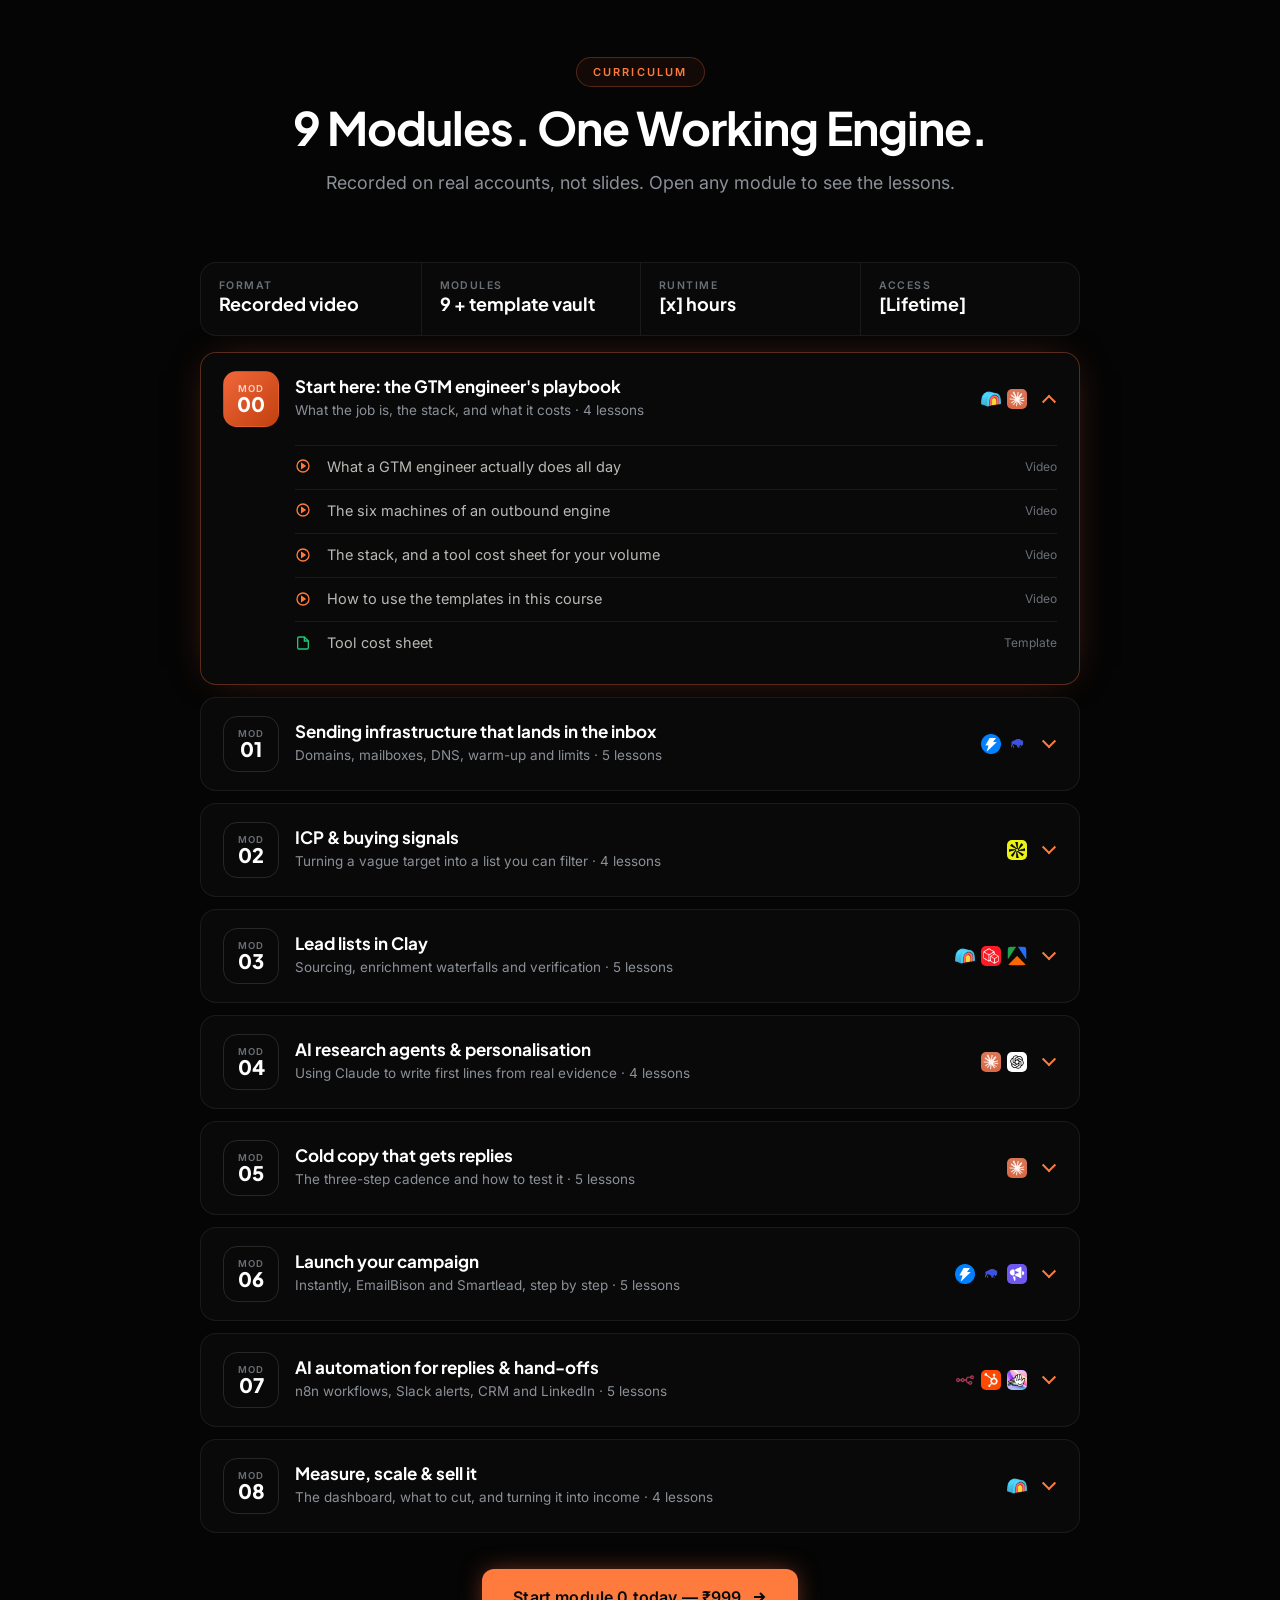
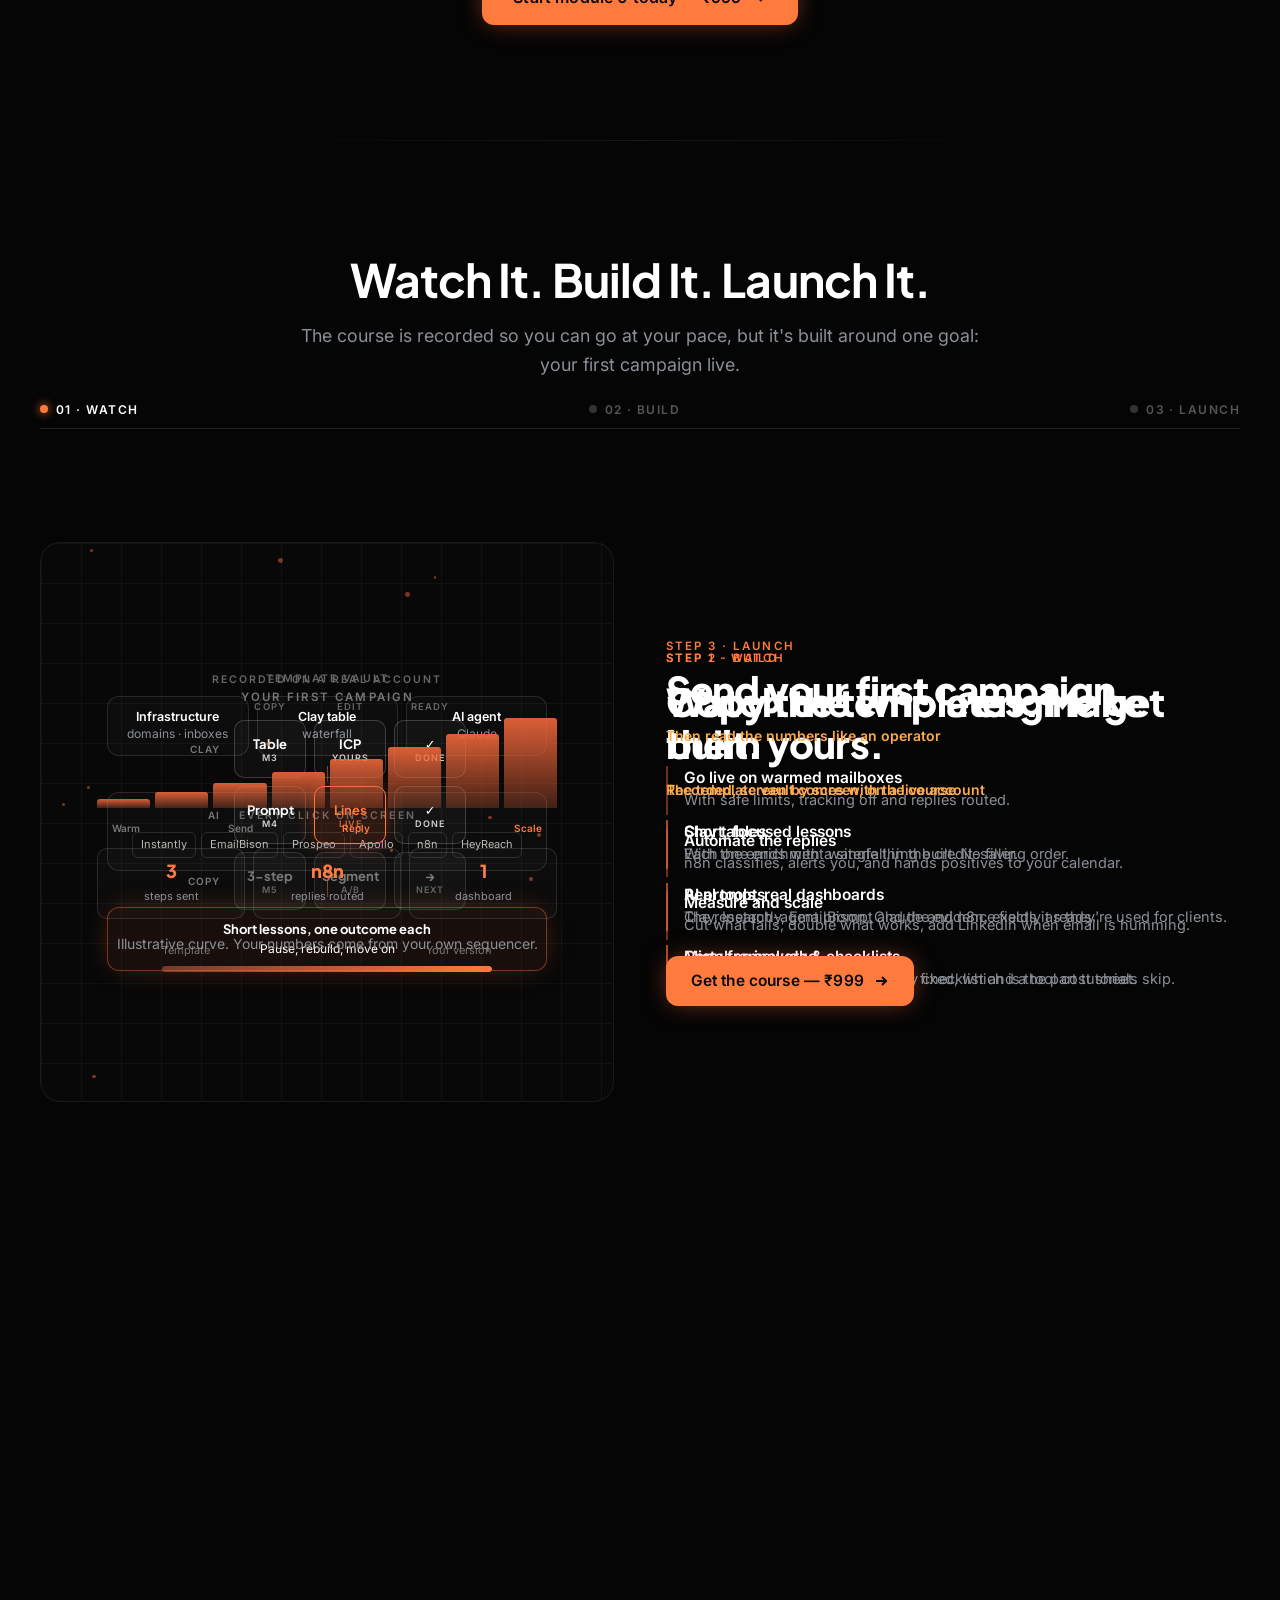
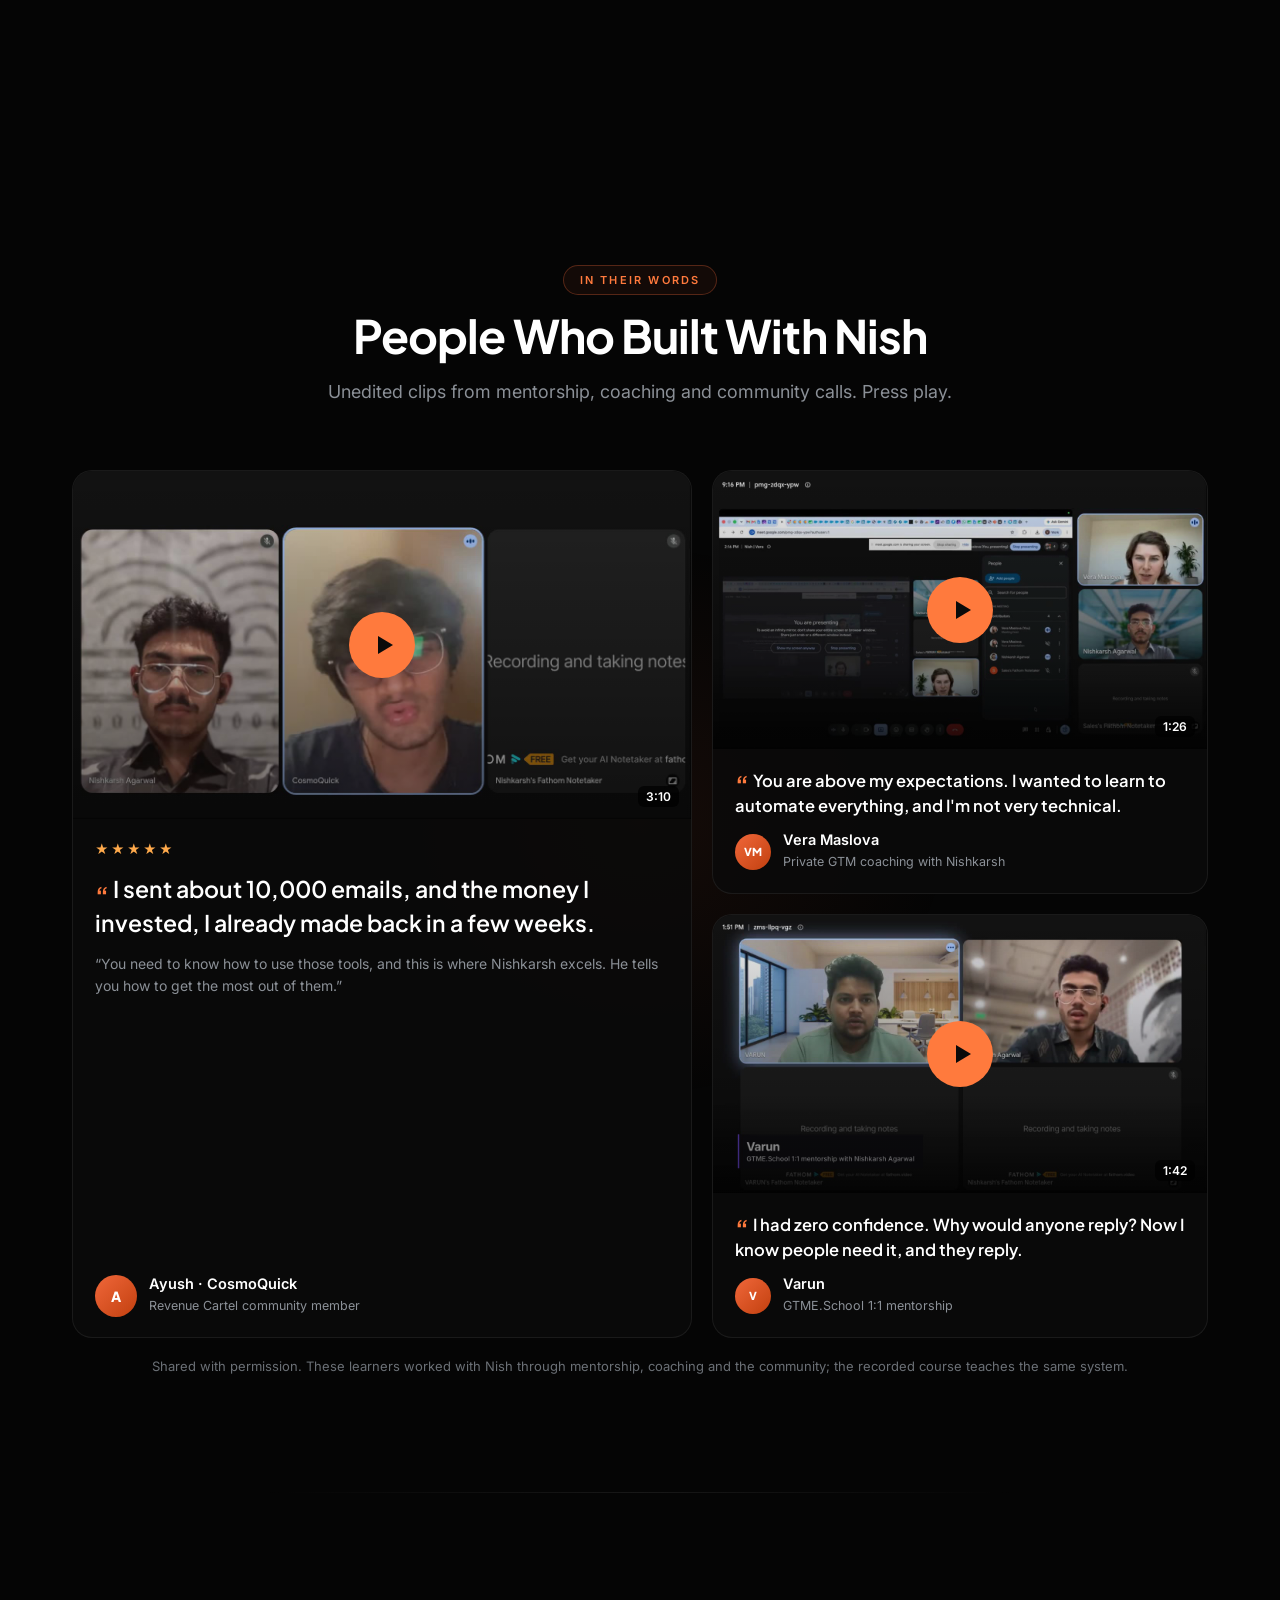
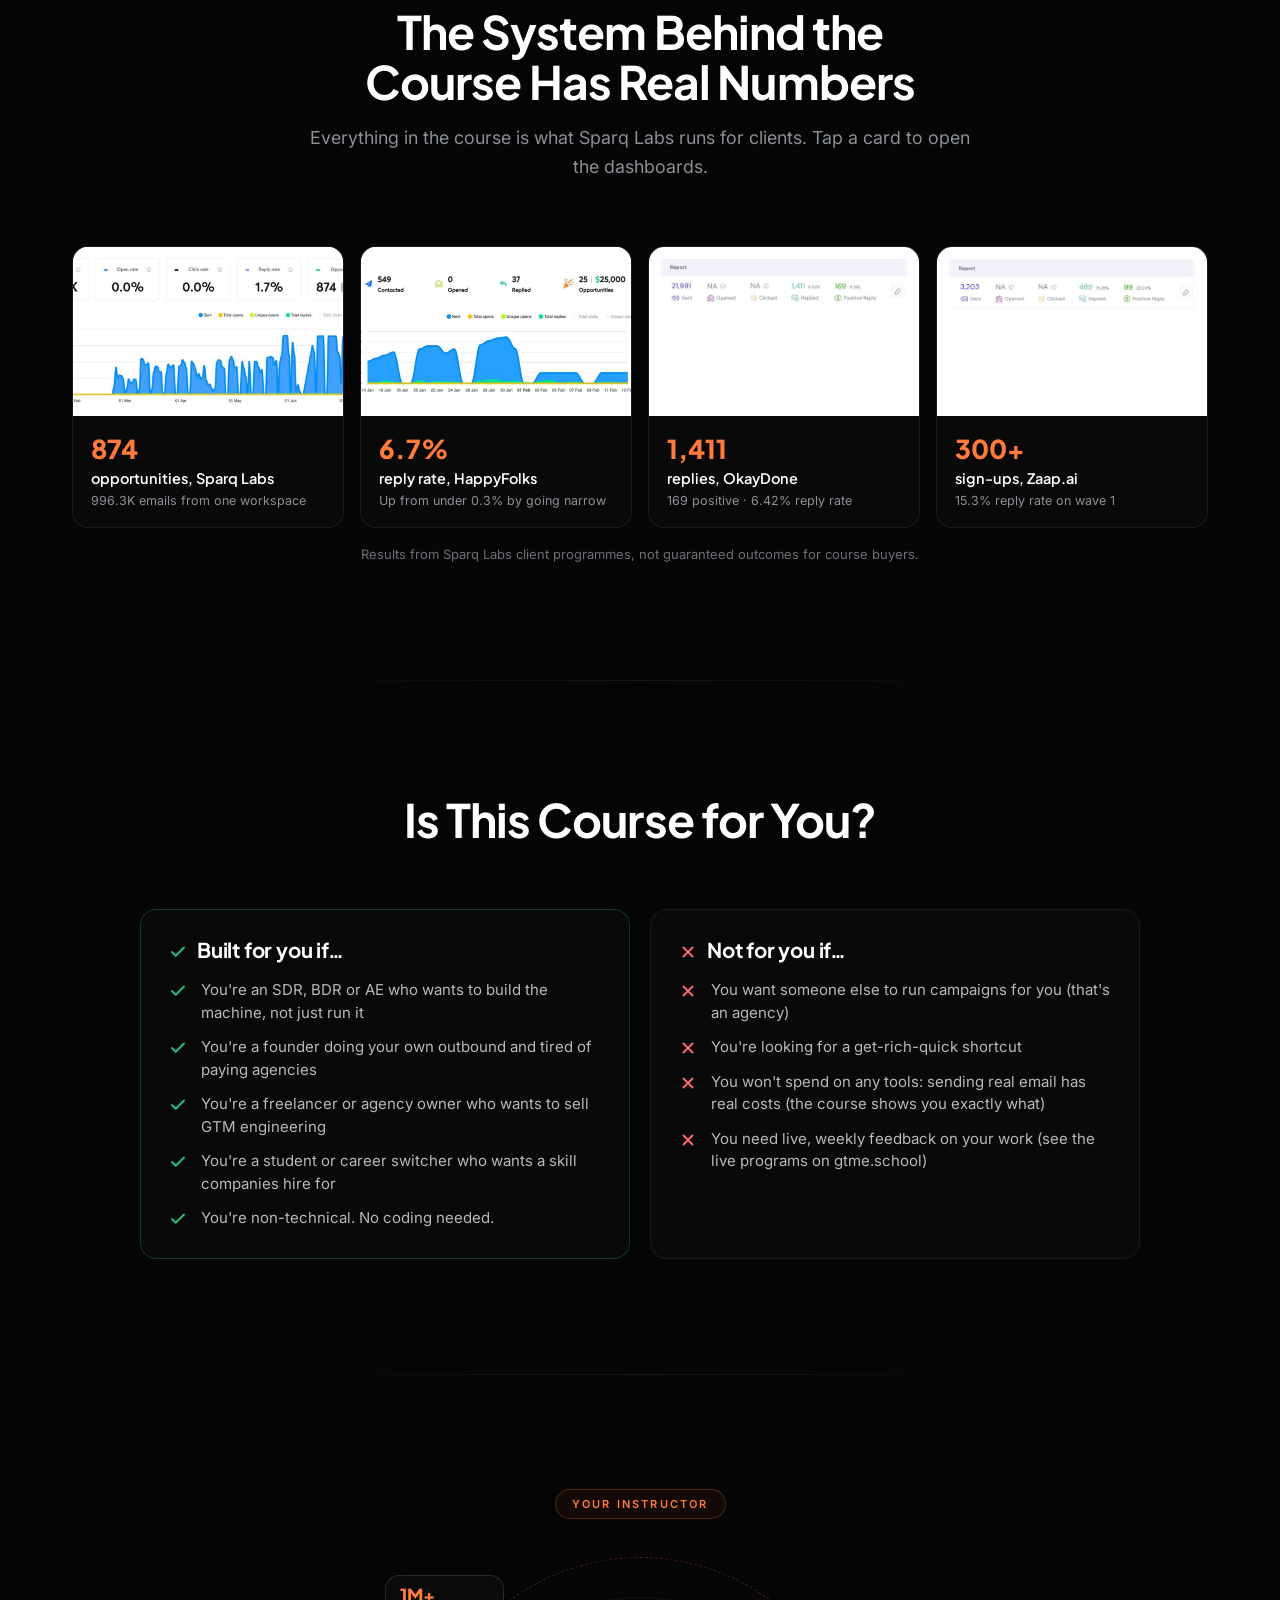
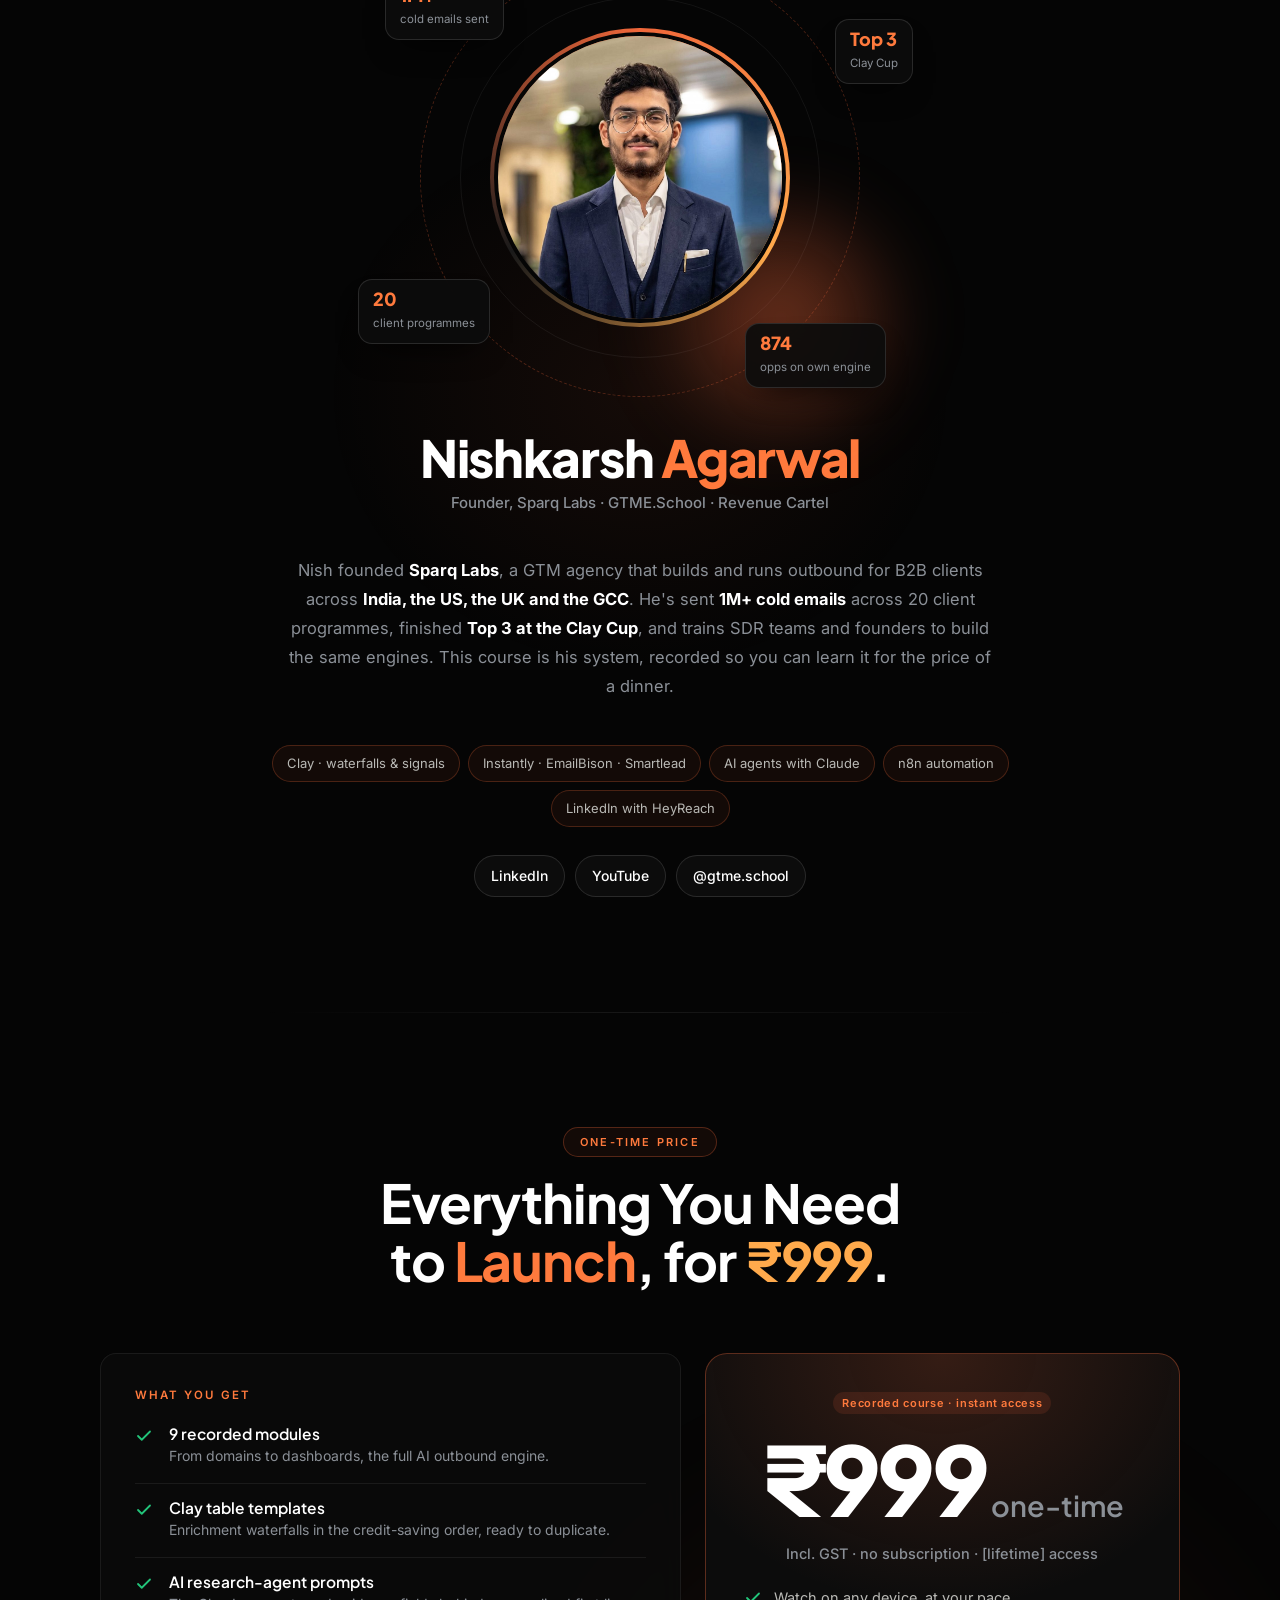
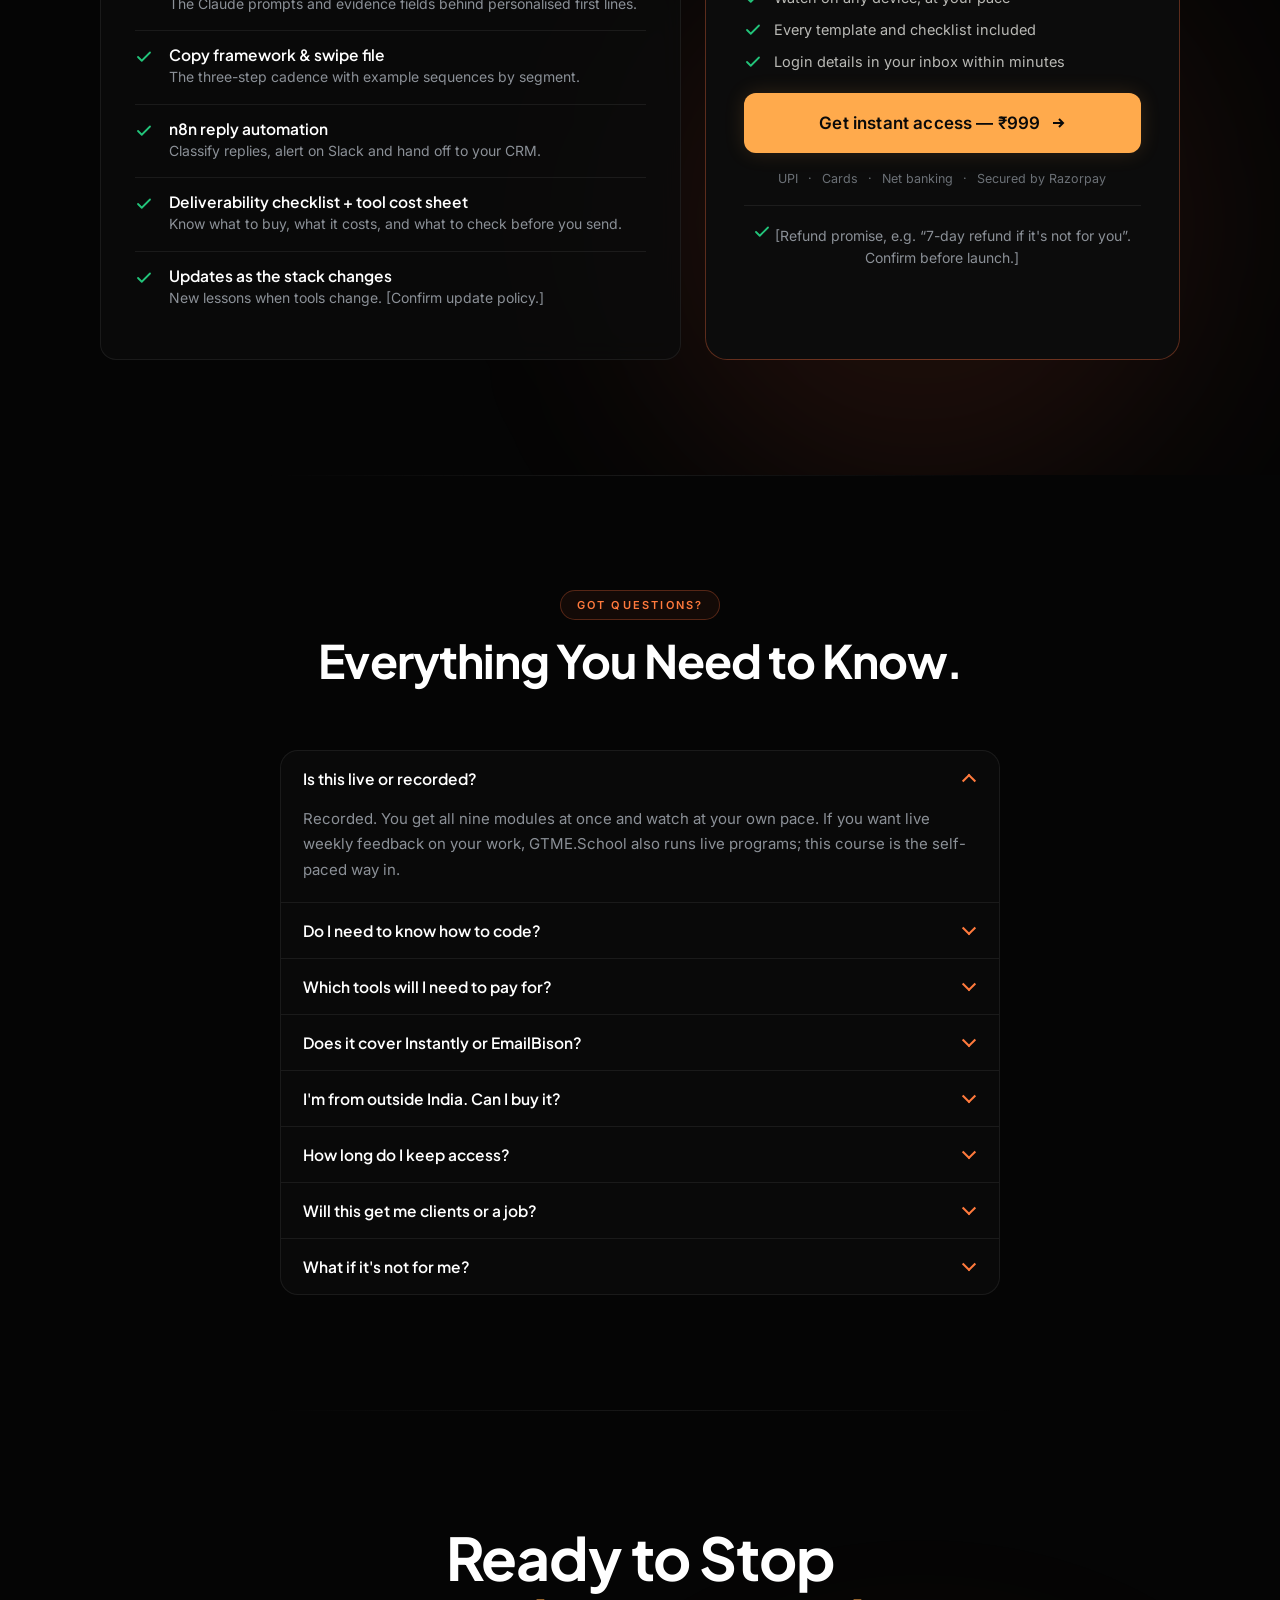
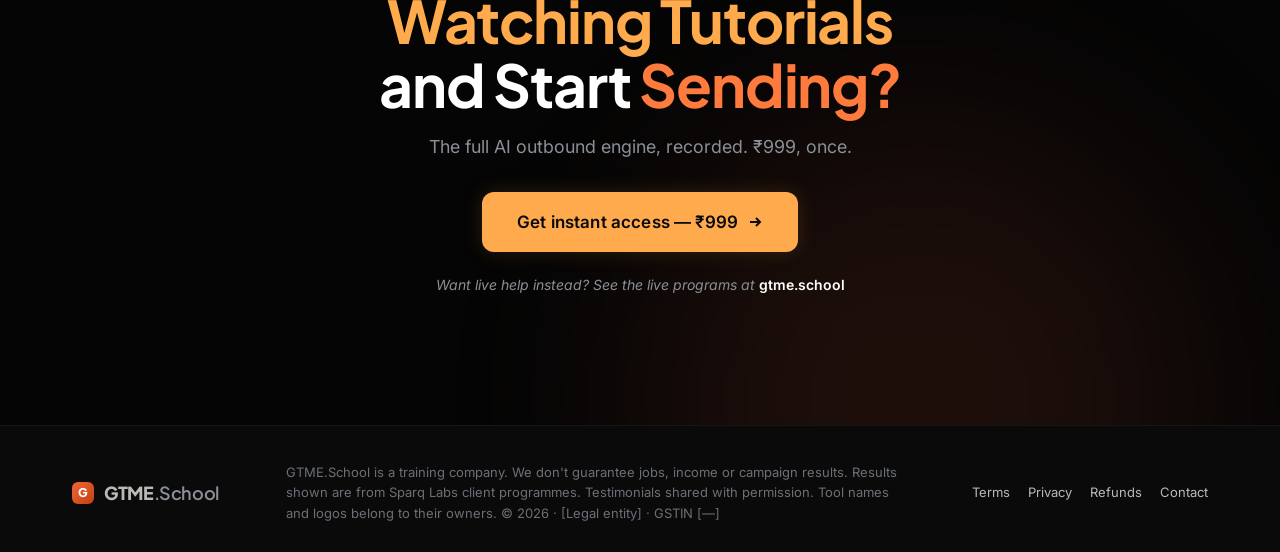
==== commit 4eab90fd: "Add files via upload" ====
--- a/public/index.html
+++ b/public/index.html
@@ -19,7 +19,7 @@
 <a href="#curriculum" data-spy="curriculum">Curriculum</a><a href="#tools" data-spy="tools">Tools</a><a href="#reviews" data-spy="reviews">Reviews</a><a href="#instructor" data-spy="instructor">Instructor</a><a href="#pricing" data-spy="pricing">Pricing</a><a href="#faq" data-spy="faq">FAQ</a>
 </nav>
 <div class="nav-cta">
-<a class="btn btn-grad btn-sm" href="#pricing">Get the course<span class="hide-s">&nbsp;— ₹999</span> <svg class="arr" viewBox="0 0 16 16" fill="none" stroke="currentColor" stroke-width="2" aria-hidden="true"><path d="M3 8h10M9 4l4 4-4 4"/></svg></a>
+<a class="btn btn-grad btn-sm" href="https://topmate.io/shrinishkarsh/2314813/pay?utm_source=public_profile&utm_campaign=shrinishkarsh&skipped_service_page=1" target="_blank" rel="noopener">Get the course<span class="hide-s">&nbsp;— ₹999</span> <svg class="arr" viewBox="0 0 16 16" fill="none" stroke="currentColor" stroke-width="2" aria-hidden="true"><path d="M3 8h10M9 4l4 4-4 4"/></svg></a>
 <button class="burger" type="button" data-drawer aria-label="Open menu"><svg width="20" height="20" viewBox="0 0 20 20" fill="none" stroke="currentColor" stroke-width="2" aria-hidden="true"><path d="M3 5h14M3 10h14M3 15h14"/></svg></button>
 </div>
 </div>
@@ -28,7 +28,7 @@
 <div class="drawer" role="dialog" aria-label="Menu"><div class="drawer-panel">
 <button type="button" data-close class="btn btn-line btn-sm" style="align-self:flex-end">Close</button>
 <a href="#curriculum">Curriculum <span>→</span></a><a href="#tools">Tools <span>→</span></a><a href="#reviews">Reviews <span>→</span></a><a href="#instructor">Instructor <span>→</span></a><a href="#pricing">Pricing <span>₹999</span></a><a href="#faq">FAQ <span>→</span></a>
-<a class="btn btn-grad btn-block" href="#pricing">Get the course — ₹999</a>
+<a class="btn btn-grad btn-block" href="https://topmate.io/shrinishkarsh/2314813/pay?utm_source=public_profile&utm_campaign=shrinishkarsh&skipped_service_page=1" target="_blank" rel="noopener">Get the course — ₹999</a>
 </div></div>
 
 <main id="top">
@@ -41,7 +41,7 @@
 <h1 class="h1 hero-enter" style="--enter-delay:.08s">Learn <span class="hl">GTM Engineering</span> &amp; Build an <span class="hl">AI Outbound Engine</span> for ₹999.</h1>
 <p class="lede hero-enter" style="--enter-delay:.16s">The exact system Sparq Labs runs for clients, recorded screen by screen: sending infrastructure, Clay lists, AI research agents, copy that gets replies, and automations that book the calls. Watch it, copy the templates, launch your first campaign.</p>
 <div class="c-cta-row hero-enter" style="--enter-delay:.24s">
-<a class="btn btn-grad btn-lg" href="#pricing">Get instant access — ₹999 <svg class="arr" viewBox="0 0 16 16" fill="none" stroke="currentColor" stroke-width="2" aria-hidden="true"><path d="M3 8h10M9 4l4 4-4 4"/></svg></a>
+<a class="btn btn-grad btn-lg" href="https://topmate.io/shrinishkarsh/2314813/pay?utm_source=public_profile&utm_campaign=shrinishkarsh&skipped_service_page=1" target="_blank" rel="noopener">Get instant access — ₹999 <svg class="arr" viewBox="0 0 16 16" fill="none" stroke="currentColor" stroke-width="2" aria-hidden="true"><path d="M3 8h10M9 4l4 4-4 4"/></svg></a>
 <a class="btn btn-line btn-lg" href="#curriculum">See the curriculum</a>
 </div>
 <div class="c-meta hero-enter" style="--enter-delay:.3s"><span><svg width="16" height="16" viewBox="0 0 24 24" fill="none" stroke="currentColor" stroke-width="2" aria-hidden="true"><rect x="2" y="4" width="20" height="16" rx="3"/><path d="M10 9l5 3-5 3z" fill="currentColor"/></svg> 9 recorded modules</span><span><svg width="16" height="16" viewBox="0 0 24 24" fill="none" stroke="currentColor" stroke-width="2" aria-hidden="true"><path d="M14 3H6a2 2 0 0 0-2 2v14a2 2 0 0 0 2 2h12a2 2 0 0 0 2-2V9z"/><path d="M14 3v6h6M8 13h8M8 17h5"/></svg> Every template included</span><span><svg width="16" height="16" viewBox="0 0 24 24" fill="none" stroke="currentColor" stroke-width="2" aria-hidden="true"><circle cx="12" cy="12" r="9"/><path d="M12 7v5l3 2"/></svg> One-time ₹999 · no subscription</span></div>
@@ -138,7 +138,7 @@
 <details class="mod"><summary><span class="mn">MOD<b>07</b></span><span class="mt"><b>AI automation for replies & hand-offs</b><small>n8n workflows, Slack alerts, CRM and LinkedIn · 5 lessons</small></span><span class="tg"><img src="assets/logos/n8n.png" alt=""><img src="assets/logos/hubspot.png" alt=""><img src="assets/logos/heyreach.png" alt=""><i class="chev"></i></span></summary><ul><li><svg width="16" height="16" viewBox="0 0 24 24" fill="none" stroke="currentColor" stroke-width="2" aria-hidden="true"><circle cx="12" cy="12" r="9"/><path d="M10 8.5l5 3.5-5 3.5z" fill="currentColor"/></svg><span>Classifying replies automatically</span><em>Video</em></li><li><svg width="16" height="16" viewBox="0 0 24 24" fill="none" stroke="currentColor" stroke-width="2" aria-hidden="true"><circle cx="12" cy="12" r="9"/><path d="M10 8.5l5 3.5-5 3.5z" fill="currentColor"/></svg><span>n8n: alerting on Slack in minutes</span><em>Video</em></li><li><svg width="16" height="16" viewBox="0 0 24 24" fill="none" stroke="currentColor" stroke-width="2" aria-hidden="true"><circle cx="12" cy="12" r="9"/><path d="M10 8.5l5 3.5-5 3.5z" fill="currentColor"/></svg><span>Pushing positives into your CRM</span><em>Video</em></li><li><svg width="16" height="16" viewBox="0 0 24 24" fill="none" stroke="currentColor" stroke-width="2" aria-hidden="true"><circle cx="12" cy="12" r="9"/><path d="M10 8.5l5 3.5-5 3.5z" fill="currentColor"/></svg><span>Adding LinkedIn touches with HeyReach</span><em>Video</em></li><li><svg width="16" height="16" viewBox="0 0 24 24" fill="none" stroke="currentColor" stroke-width="2" aria-hidden="true"><circle cx="12" cy="12" r="9"/><path d="M10 8.5l5 3.5-5 3.5z" fill="currentColor"/></svg><span>Booking the call: the hand-off that matters</span><em>Video</em></li><li class="res"><svg width="16" height="16" viewBox="0 0 24 24" fill="none" stroke="currentColor" stroke-width="2" aria-hidden="true"><path d="M14 3H6a2 2 0 0 0-2 2v14a2 2 0 0 0 2 2h12a2 2 0 0 0 2-2V9z"/><path d="M14 3v6h6"/></svg><span>n8n workflow templates</span><em>Template</em></li></ul></details>
 <details class="mod"><summary><span class="mn">MOD<b>08</b></span><span class="mt"><b>Measure, scale & sell it</b><small>The dashboard, what to cut, and turning it into income · 4 lessons</small></span><span class="tg"><img src="assets/logos/clay.png" alt=""><i class="chev"></i></span></summary><ul><li><svg width="16" height="16" viewBox="0 0 24 24" fill="none" stroke="currentColor" stroke-width="2" aria-hidden="true"><circle cx="12" cy="12" r="9"/><path d="M10 8.5l5 3.5-5 3.5z" fill="currentColor"/></svg><span>The weekly scoreboard: what to count</span><em>Video</em></li><li><svg width="16" height="16" viewBox="0 0 24 24" fill="none" stroke="currentColor" stroke-width="2" aria-hidden="true"><circle cx="12" cy="12" r="9"/><path d="M10 8.5l5 3.5-5 3.5z" fill="currentColor"/></svg><span>Cut, keep or double: reading the numbers</span><em>Video</em></li><li><svg width="16" height="16" viewBox="0 0 24 24" fill="none" stroke="currentColor" stroke-width="2" aria-hidden="true"><circle cx="12" cy="12" r="9"/><path d="M10 8.5l5 3.5-5 3.5z" fill="currentColor"/></svg><span>Scaling volume without burning domains</span><em>Video</em></li><li><svg width="16" height="16" viewBox="0 0 24 24" fill="none" stroke="currentColor" stroke-width="2" aria-hidden="true"><circle cx="12" cy="12" r="9"/><path d="M10 8.5l5 3.5-5 3.5z" fill="currentColor"/></svg><span>Offering GTM engineering as a service</span><em>Video</em></li><li class="res"><svg width="16" height="16" viewBox="0 0 24 24" fill="none" stroke="currentColor" stroke-width="2" aria-hidden="true"><path d="M14 3H6a2 2 0 0 0-2 2v14a2 2 0 0 0 2 2h12a2 2 0 0 0 2-2V9z"/><path d="M14 3v6h6"/></svg><span>Dashboard template</span><em>Template</em></li></ul></details>
 </div>
-<div class="reveal-up" style="text-align:center;margin-top:36px"><a class="btn btn-grad btn-lg" href="#pricing">Start module 0 today — ₹999 <svg class="arr" viewBox="0 0 16 16" fill="none" stroke="currentColor" stroke-width="2" aria-hidden="true"><path d="M3 8h10M9 4l4 4-4 4"/></svg></a></div>
+<div class="reveal-up" style="text-align:center;margin-top:36px"><a class="btn btn-grad btn-lg" href="https://topmate.io/shrinishkarsh/2314813/pay?utm_source=public_profile&utm_campaign=shrinishkarsh&skipped_service_page=1" target="_blank" rel="noopener">Start module 0 today — ₹999 <svg class="arr" viewBox="0 0 16 16" fill="none" stroke="currentColor" stroke-width="2" aria-hidden="true"><path d="M3 8h10M9 4l4 4-4 4"/></svg></a></div>
 </div>
 </section>
 
@@ -207,7 +207,7 @@
 <div><b>Automate the replies</b><span>n8n classifies, alerts you, and hands positives to your calendar.</span></div>
 <div><b>Measure and scale</b><span>Cut what fails, double what works, add LinkedIn when email is humming.</span></div>
 </div>
-<div><a class="btn btn-grad" href="#pricing">Get the course — ₹999 <svg class="arr" viewBox="0 0 16 16" fill="none" stroke="currentColor" stroke-width="2" aria-hidden="true"><path d="M3 8h10M9 4l4 4-4 4"/></svg></a></div>
+<div><a class="btn btn-grad" href="https://topmate.io/shrinishkarsh/2314813/pay?utm_source=public_profile&utm_campaign=shrinishkarsh&skipped_service_page=1" target="_blank" rel="noopener">Get the course — ₹999 <svg class="arr" viewBox="0 0 16 16" fill="none" stroke="currentColor" stroke-width="2" aria-hidden="true"><path d="M3 8h10M9 4l4 4-4 4"/></svg></a></div>
 </div>
 </div>
 </div>
@@ -318,7 +318,7 @@
 <li><svg class="tick" viewBox="0 0 24 24" fill="none" stroke="currentColor" stroke-width="2.4" stroke-linecap="round" stroke-linejoin="round" aria-hidden="true"><path d="M20 6L9 17l-5-5"/></svg><span>Every template and checklist included</span></li>
 <li><svg class="tick" viewBox="0 0 24 24" fill="none" stroke="currentColor" stroke-width="2.4" stroke-linecap="round" stroke-linejoin="round" aria-hidden="true"><path d="M20 6L9 17l-5-5"/></svg><span>Login details in your inbox within minutes</span></li>
 </ul>
-<span class="cta-btn"><a class="btn" href="https://topmate.io/shrinishkarsh/2314813/pay?utm_source=public_profile&utm_campaign=shrinishkarsh&skipped_service_page=1">Get instant access — ₹999 <svg class="arr" viewBox="0 0 16 16" fill="none" stroke="currentColor" stroke-width="2" aria-hidden="true"><path d="M3 8h10M9 4l4 4-4 4"/></svg></a><span class="glow"></span></span>
+<span class="cta-btn"><a class="btn" href="https://topmate.io/shrinishkarsh/2314813/pay?utm_source=public_profile&utm_campaign=shrinishkarsh&skipped_service_page=1" target="_blank" rel="noopener">Get instant access — ₹999 <svg class="arr" viewBox="0 0 16 16" fill="none" stroke="currentColor" stroke-width="2" aria-hidden="true"><path d="M3 8h10M9 4l4 4-4 4"/></svg></a><span class="glow"></span></span>
 <div class="pay"><span>UPI</span><span>·</span><span>Cards</span><span>·</span><span>Net banking</span><span>·</span><span>Secured by Razorpay</span></div>
 <div class="small" style="border-top:1px solid var(--line);padding-top:14px;width:100%"><svg class="tick" viewBox="0 0 24 24" fill="none" stroke="currentColor" stroke-width="2.4" stroke-linecap="round" stroke-linejoin="round" aria-hidden="true"><path d="M20 6L9 17l-5-5"/></svg> [Refund promise, e.g. “7-day refund if it's not for you”. Confirm before launch.]</div>
 </div>
@@ -348,7 +348,7 @@
 <span class="spot" aria-hidden="true"></span>
 <div class="wrap">
 <div class="center-head reveal-up" style="margin-bottom:30px"><h2 class="h2" style="font-size:clamp(34px,4.6vw,60px)">Ready to Stop <span class="hl2">Watching Tutorials</span><br>and Start <span class="hl">Sending?</span></h2><p class="lede">The full AI outbound engine, recorded. ₹999, once.</p></div>
-<div class="reveal-up"><span class="cta-btn"><a class="btn" href="#pricing">Get instant access — ₹999 <svg class="arr" viewBox="0 0 16 16" fill="none" stroke="currentColor" stroke-width="2" aria-hidden="true"><path d="M3 8h10M9 4l4 4-4 4"/></svg></a><span class="glow"></span></span></div>
+<div class="reveal-up"><span class="cta-btn"><a class="btn" href="https://topmate.io/shrinishkarsh/2314813/pay?utm_source=public_profile&utm_campaign=shrinishkarsh&skipped_service_page=1" target="_blank" rel="noopener">Get instant access — ₹999 <svg class="arr" viewBox="0 0 16 16" fill="none" stroke="currentColor" stroke-width="2" aria-hidden="true"><path d="M3 8h10M9 4l4 4-4 4"/></svg></a><span class="glow"></span></span></div>
 <p class="small reveal-up" style="margin-top:22px;font-style:italic">Want live help instead? See the live programs at <a class="link" style="font-size:14px;display:inline" href="https://gtme-school-v.vercel.app/">gtme.school</a></p>
 </div>
 </section>
@@ -364,7 +364,7 @@
 
 <a class="wa" href="[WhatsApp link, e.g. https://wa.me/91XXXXXXXXXX]" aria-label="Ask on WhatsApp"><svg width="18" height="18" viewBox="0 0 24 24" fill="none" stroke="currentColor" stroke-width="2" stroke-linecap="round" stroke-linejoin="round" aria-hidden="true"><path d="M21 12a8 8 0 0 1-11.6 7.1L4 21l1.9-5.4A8 8 0 1 1 21 12z"/></svg><span class="lbl">Questions? WhatsApp</span></a>
 <dialog class="lb" aria-label="Case study evidence"></dialog>
-<div class="mbar" aria-label="Buy the course"><div><div class="p">₹999</div><small>Recorded course · instant access</small></div><a class="btn btn-grad btn-sm" href="#pricing">Get the course</a></div>
+<div class="mbar" aria-label="Buy the course"><div><div class="p">₹999</div><small>Recorded course · instant access</small></div><a class="btn btn-grad btn-sm" href="https://topmate.io/shrinishkarsh/2314813/pay?utm_source=public_profile&utm_campaign=shrinishkarsh&skipped_service_page=1" target="_blank" rel="noopener">Get the course</a></div>
 <script src="assets/site.js" defer></script>
 </body>
 </html>
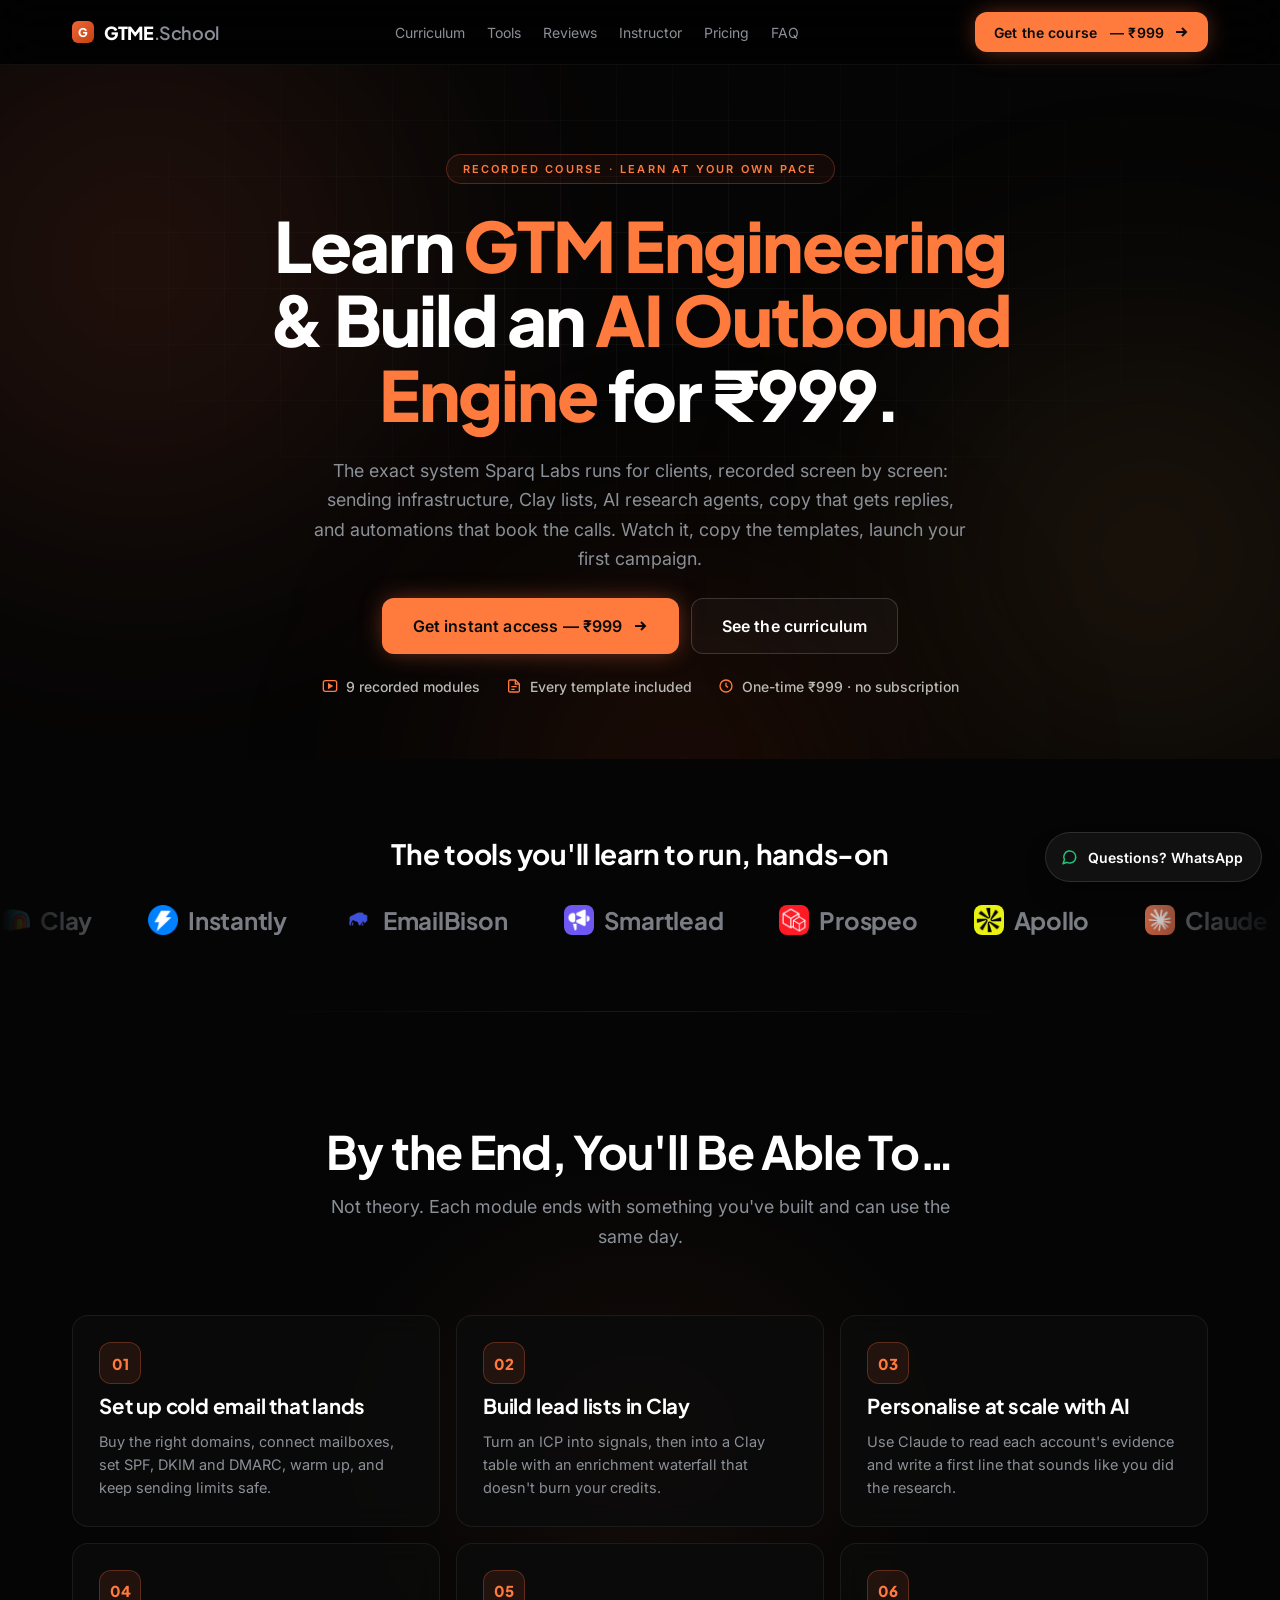
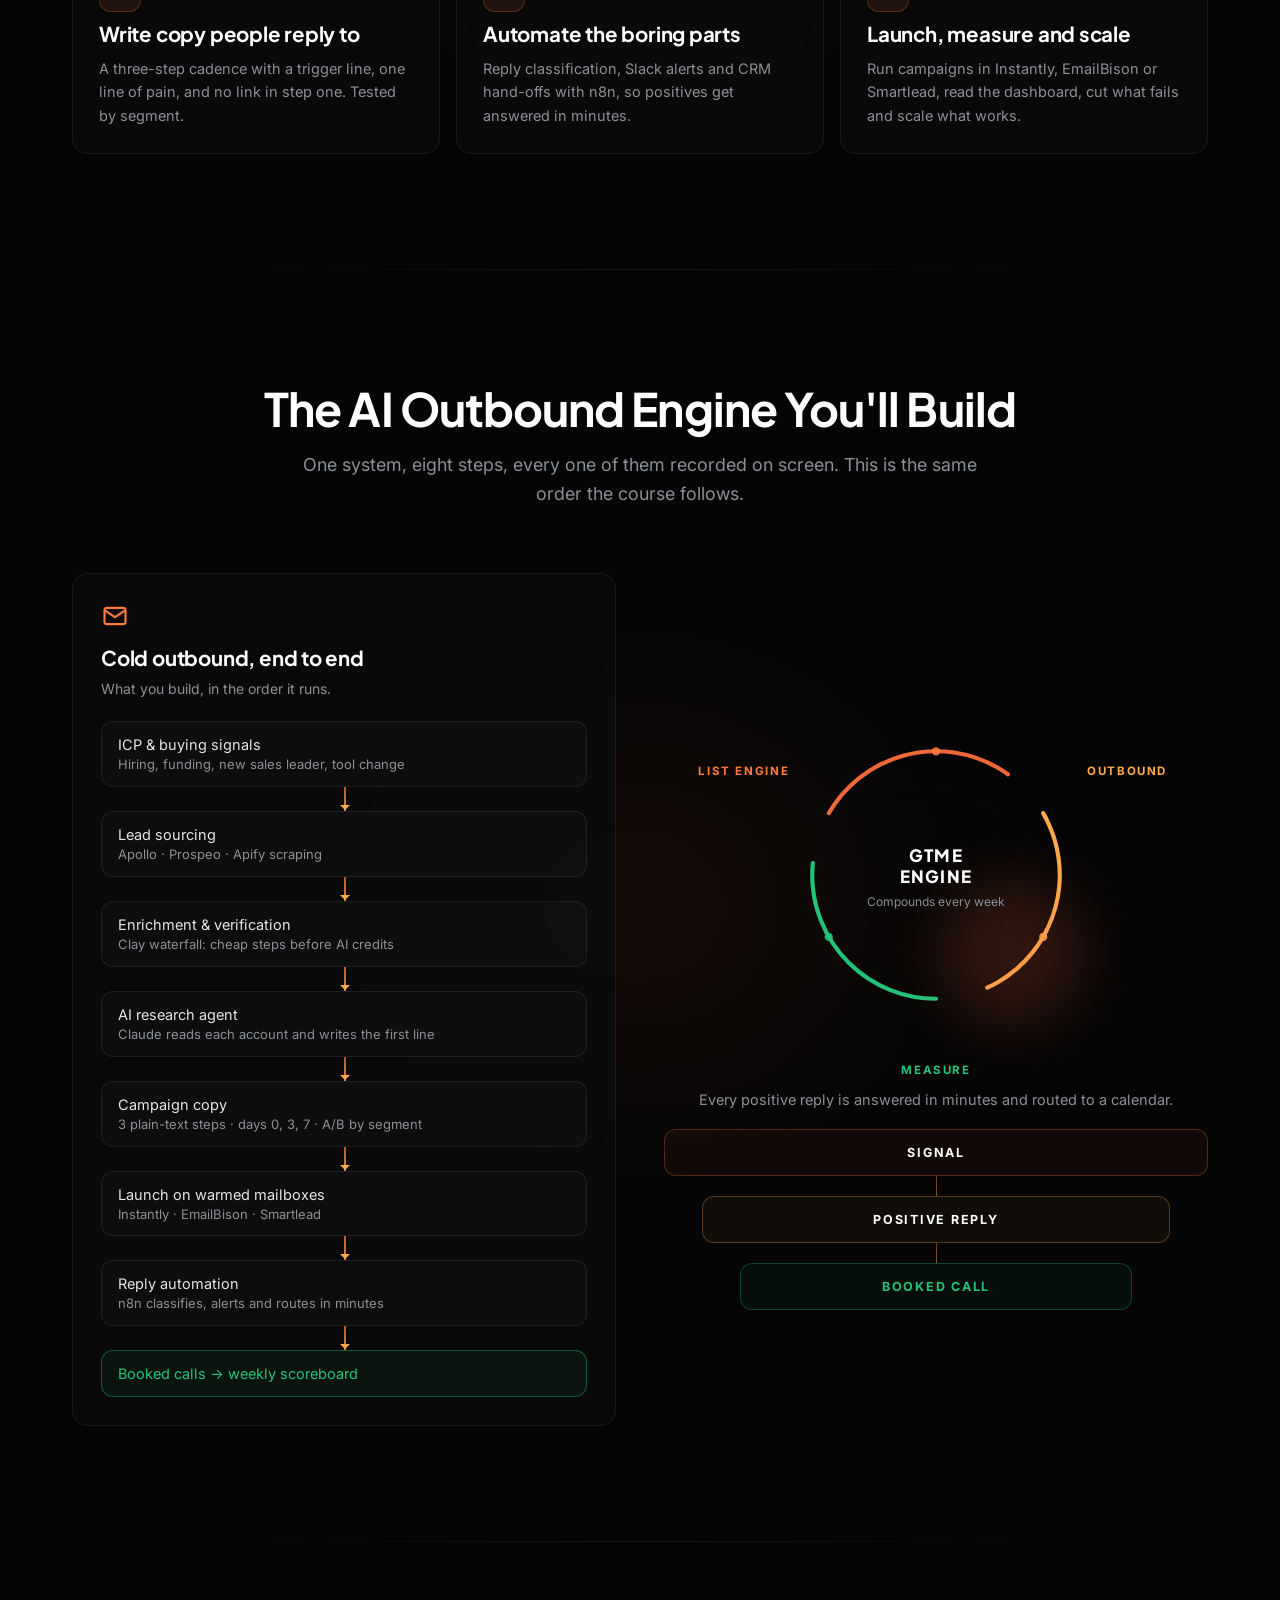
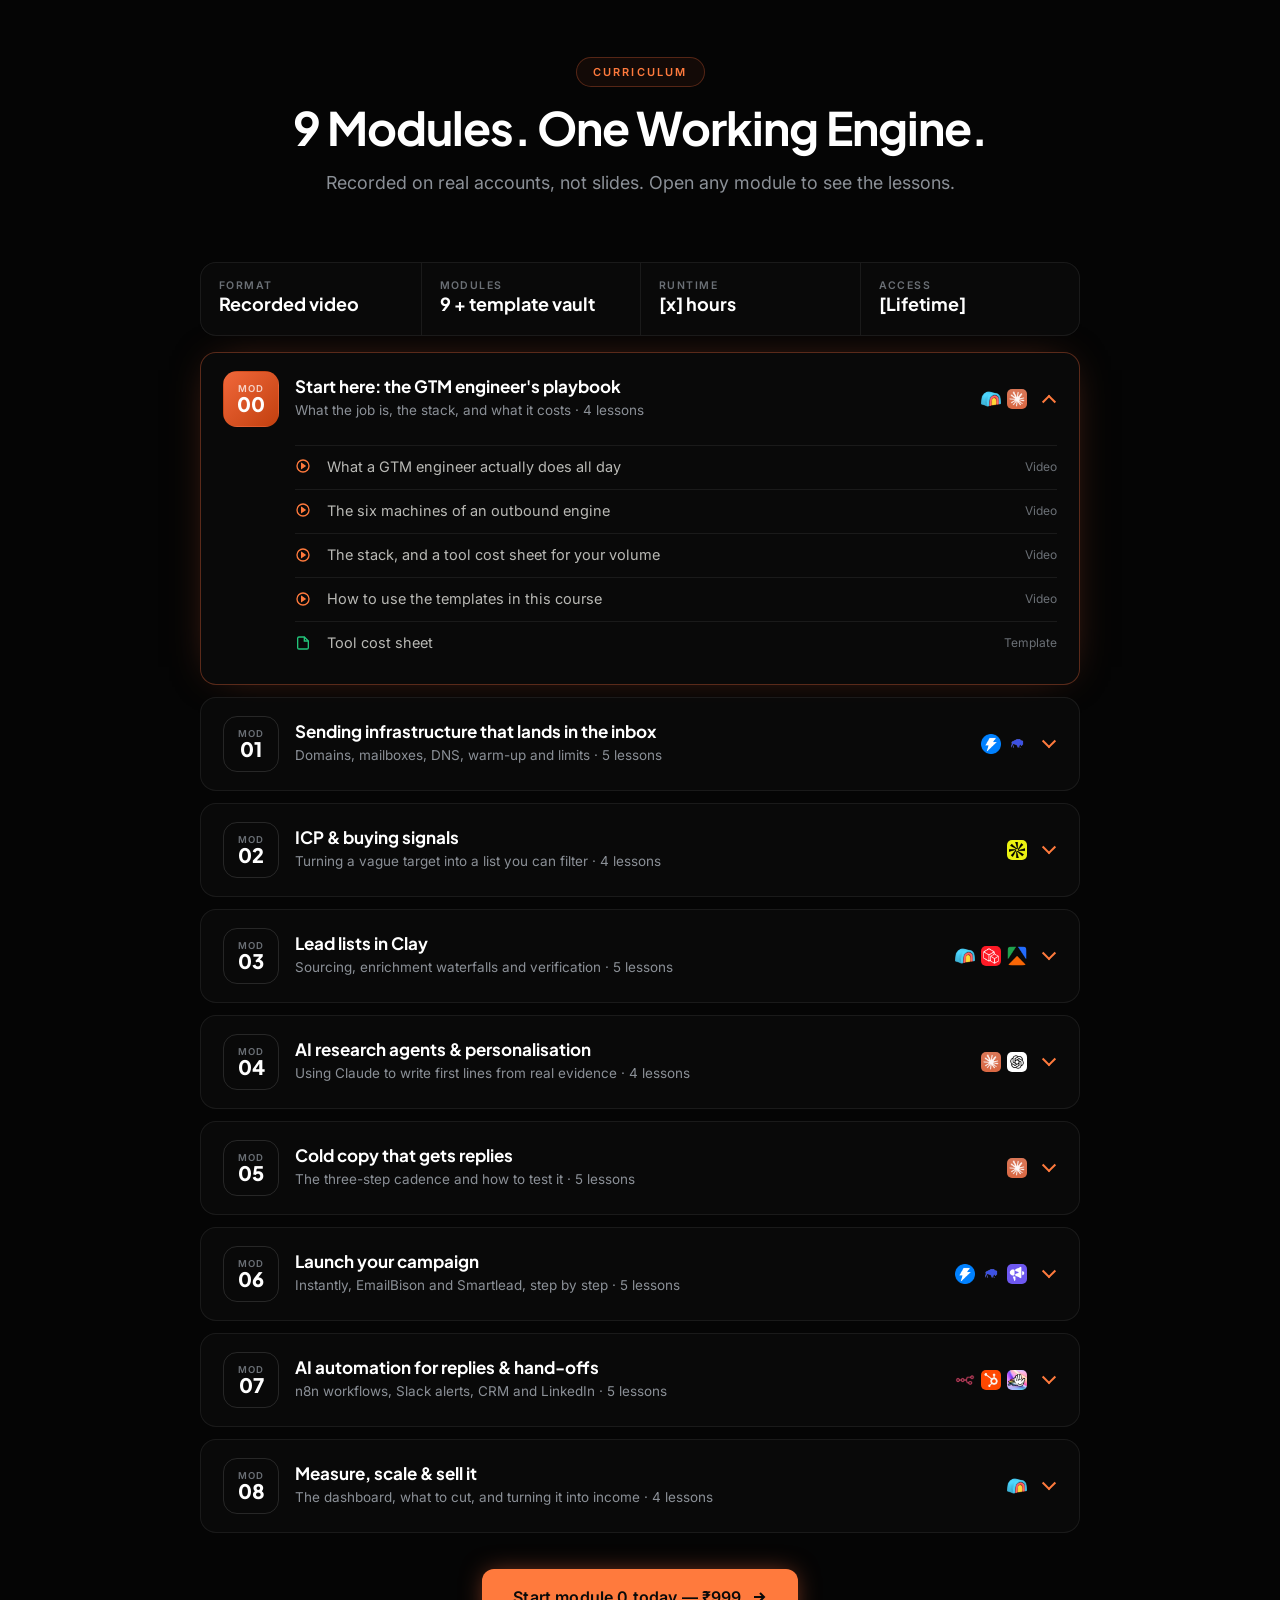
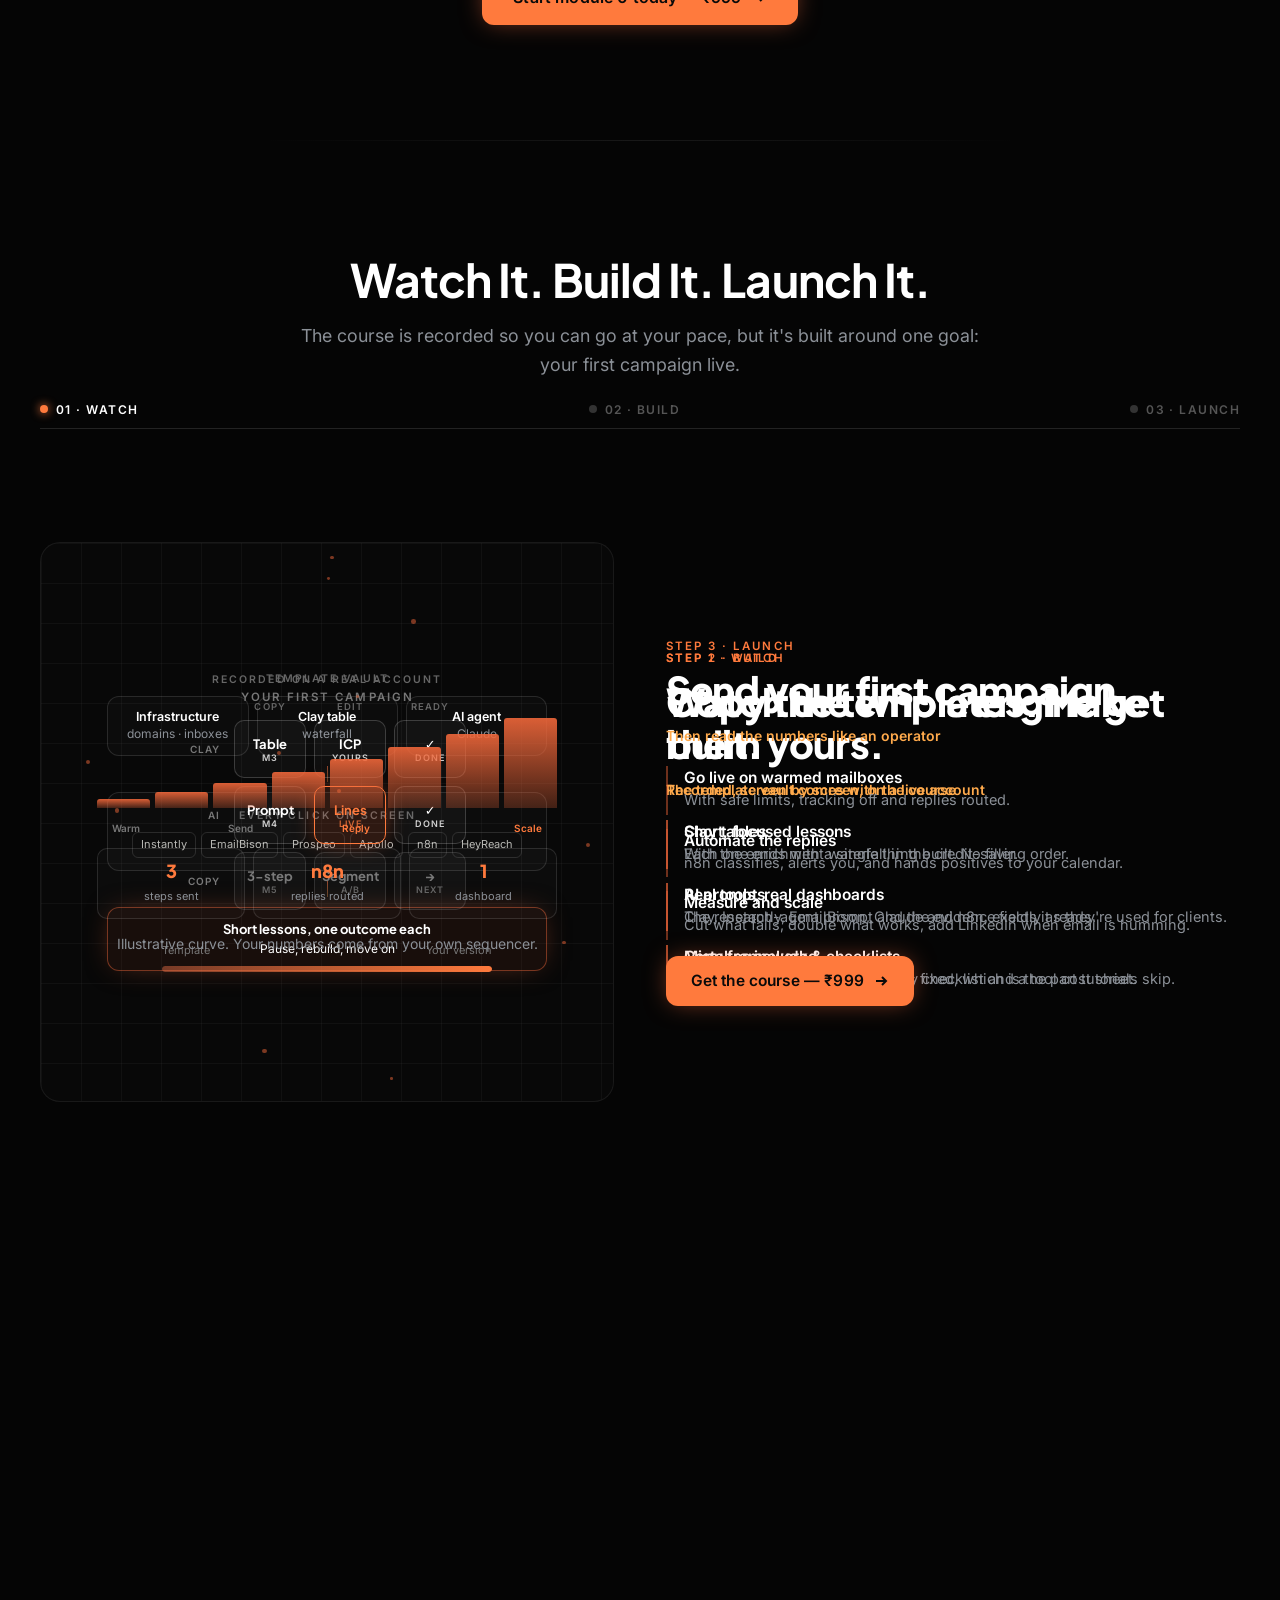
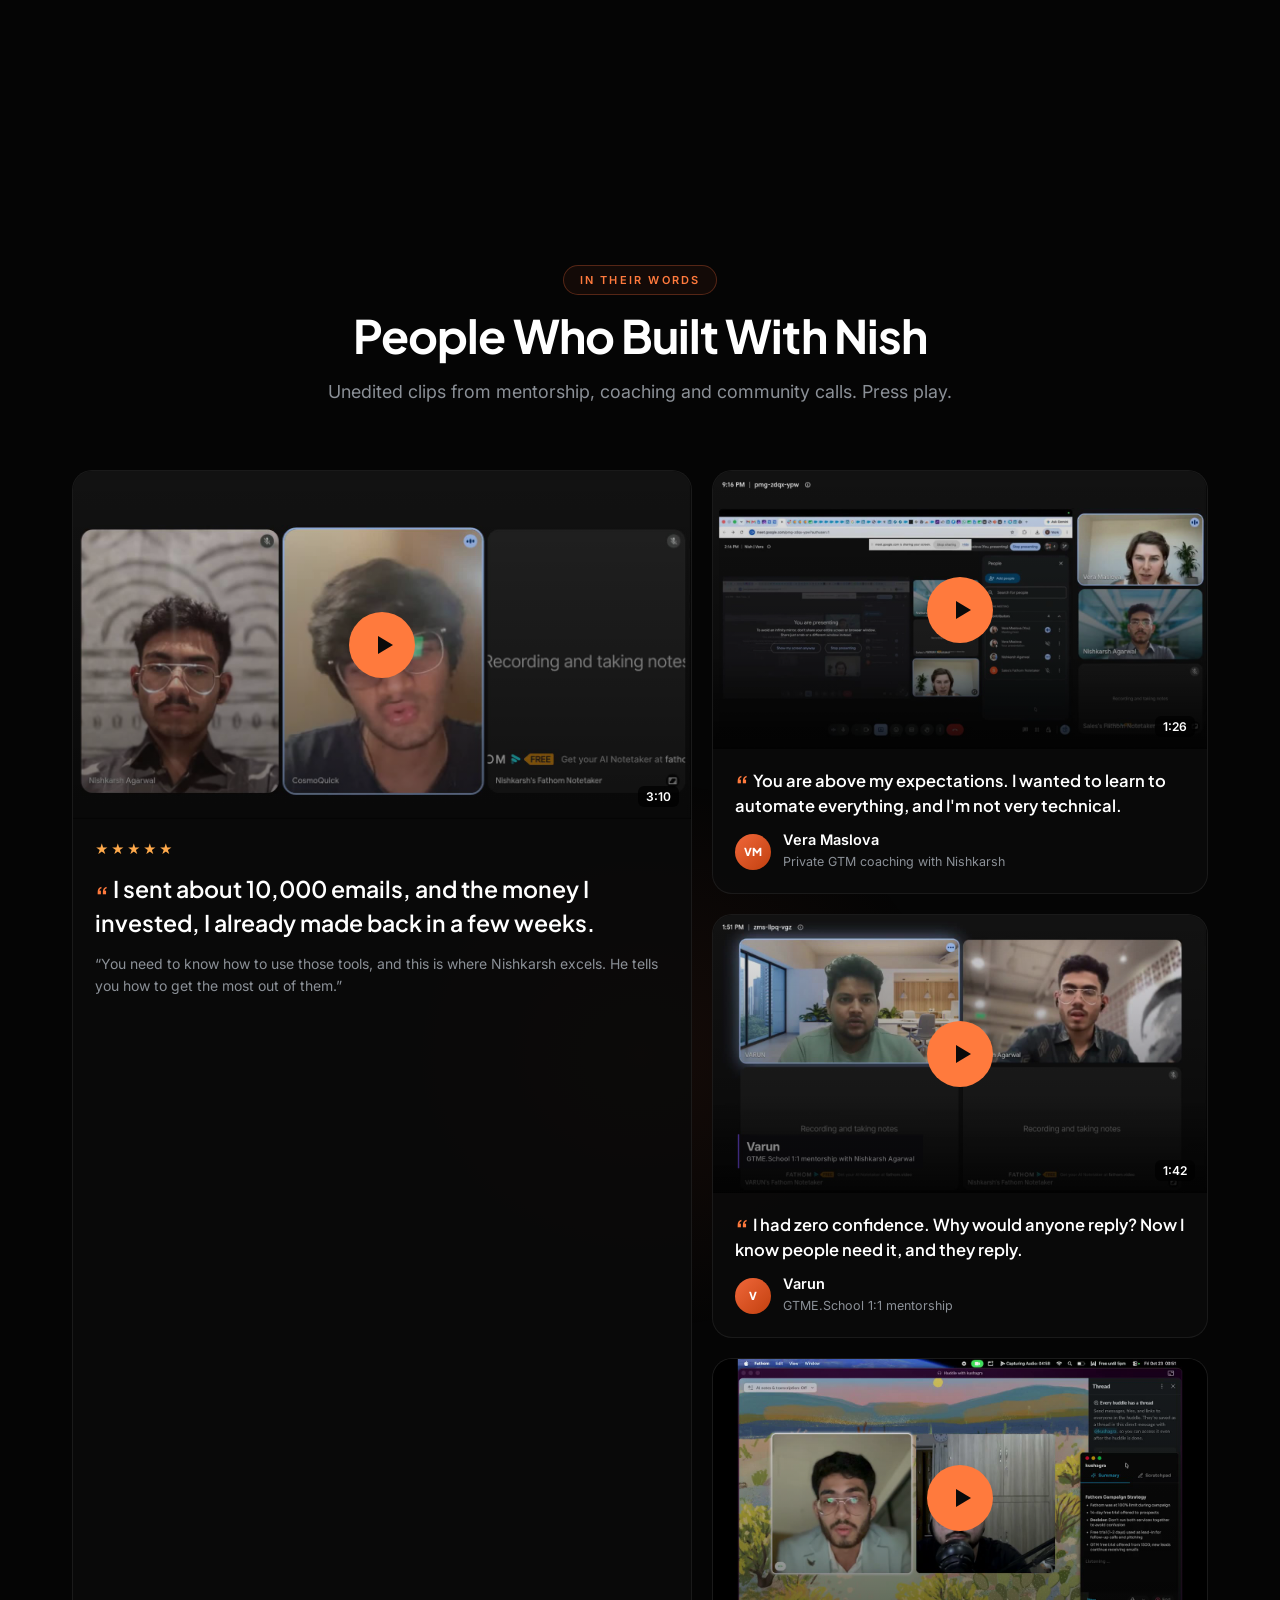
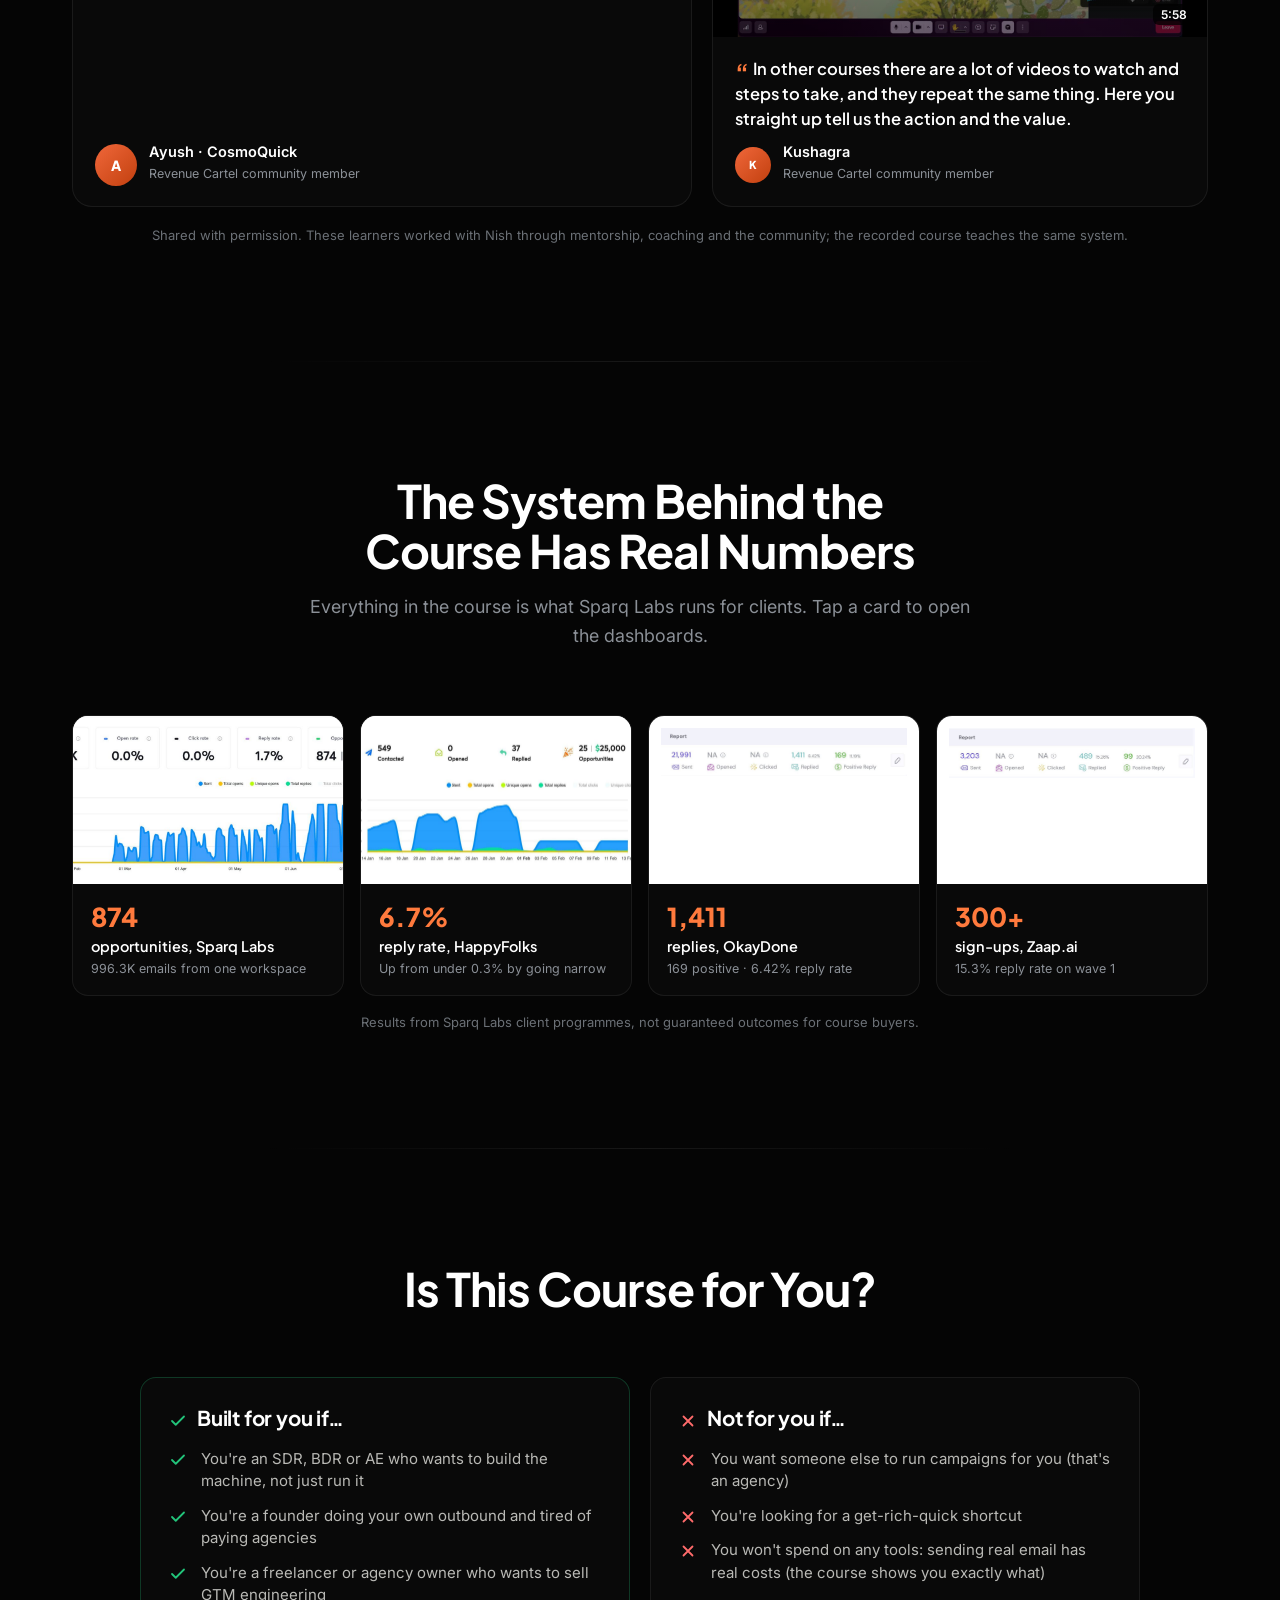
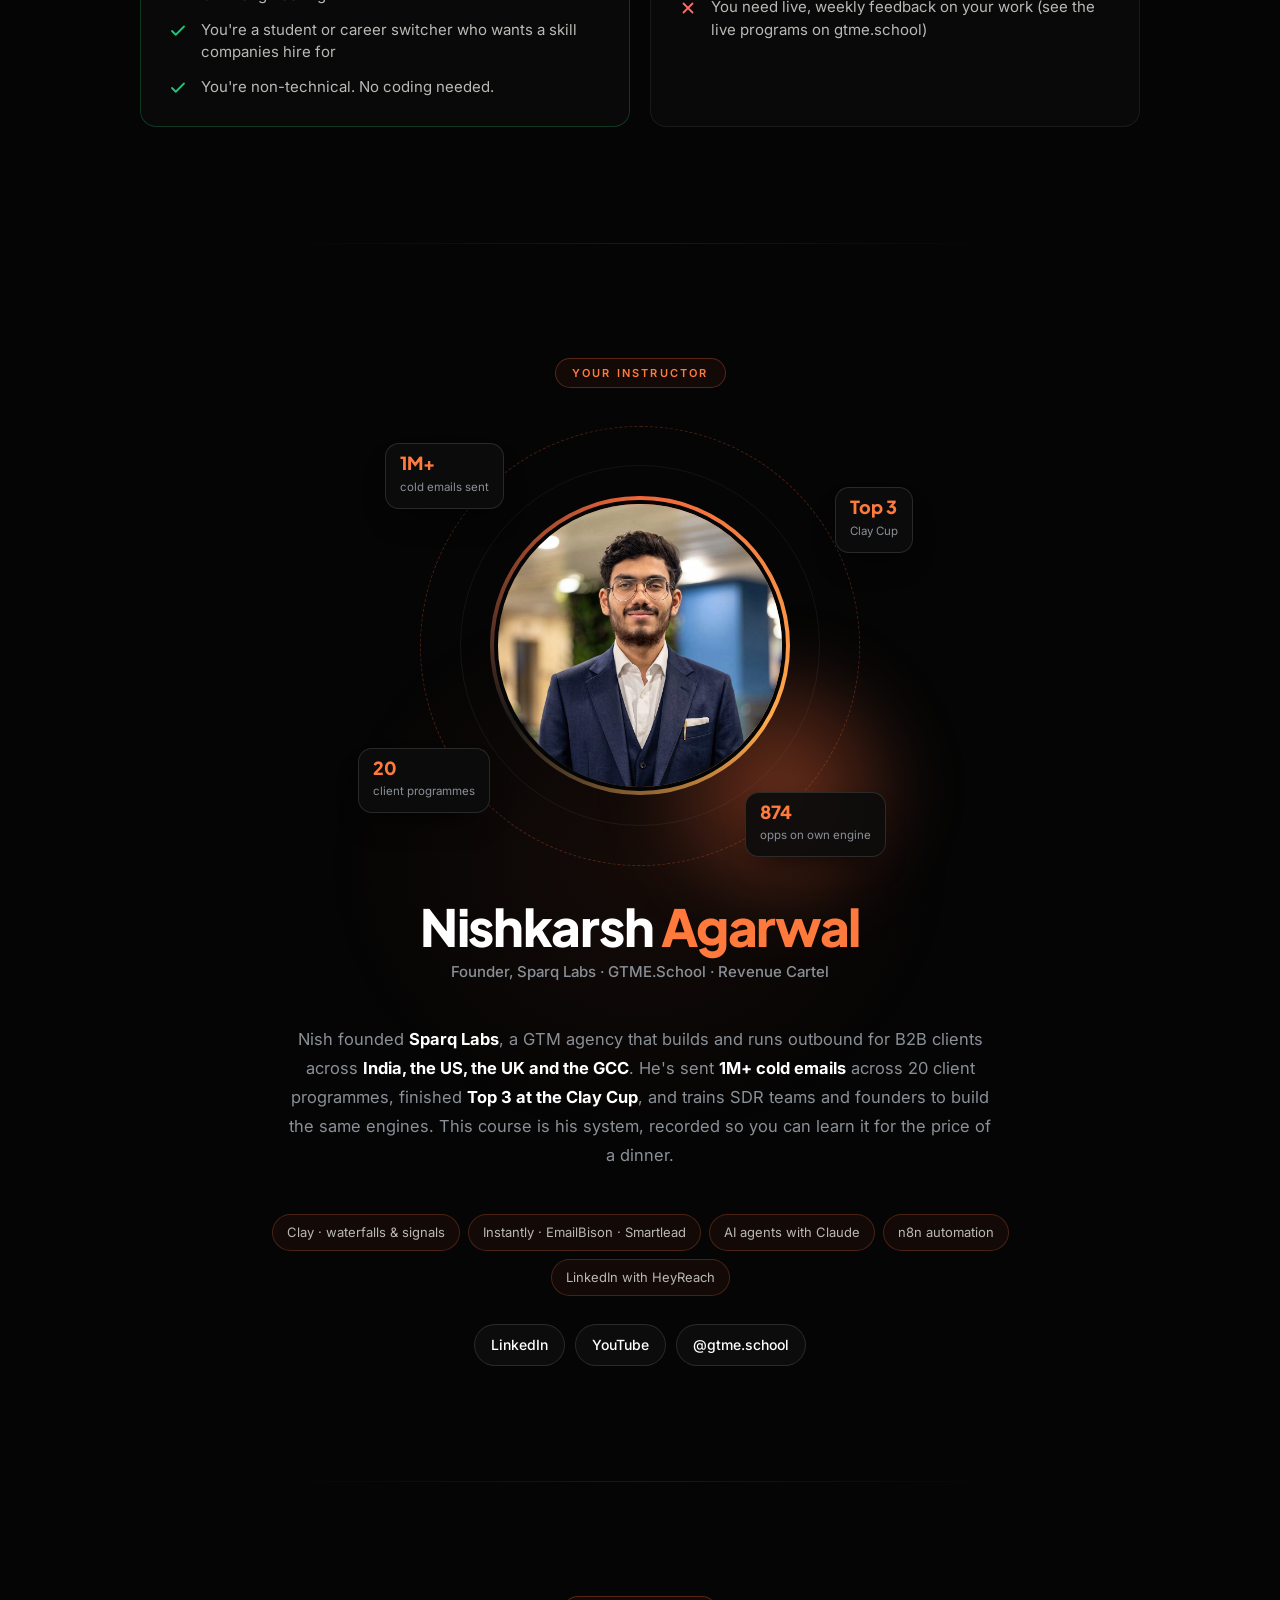
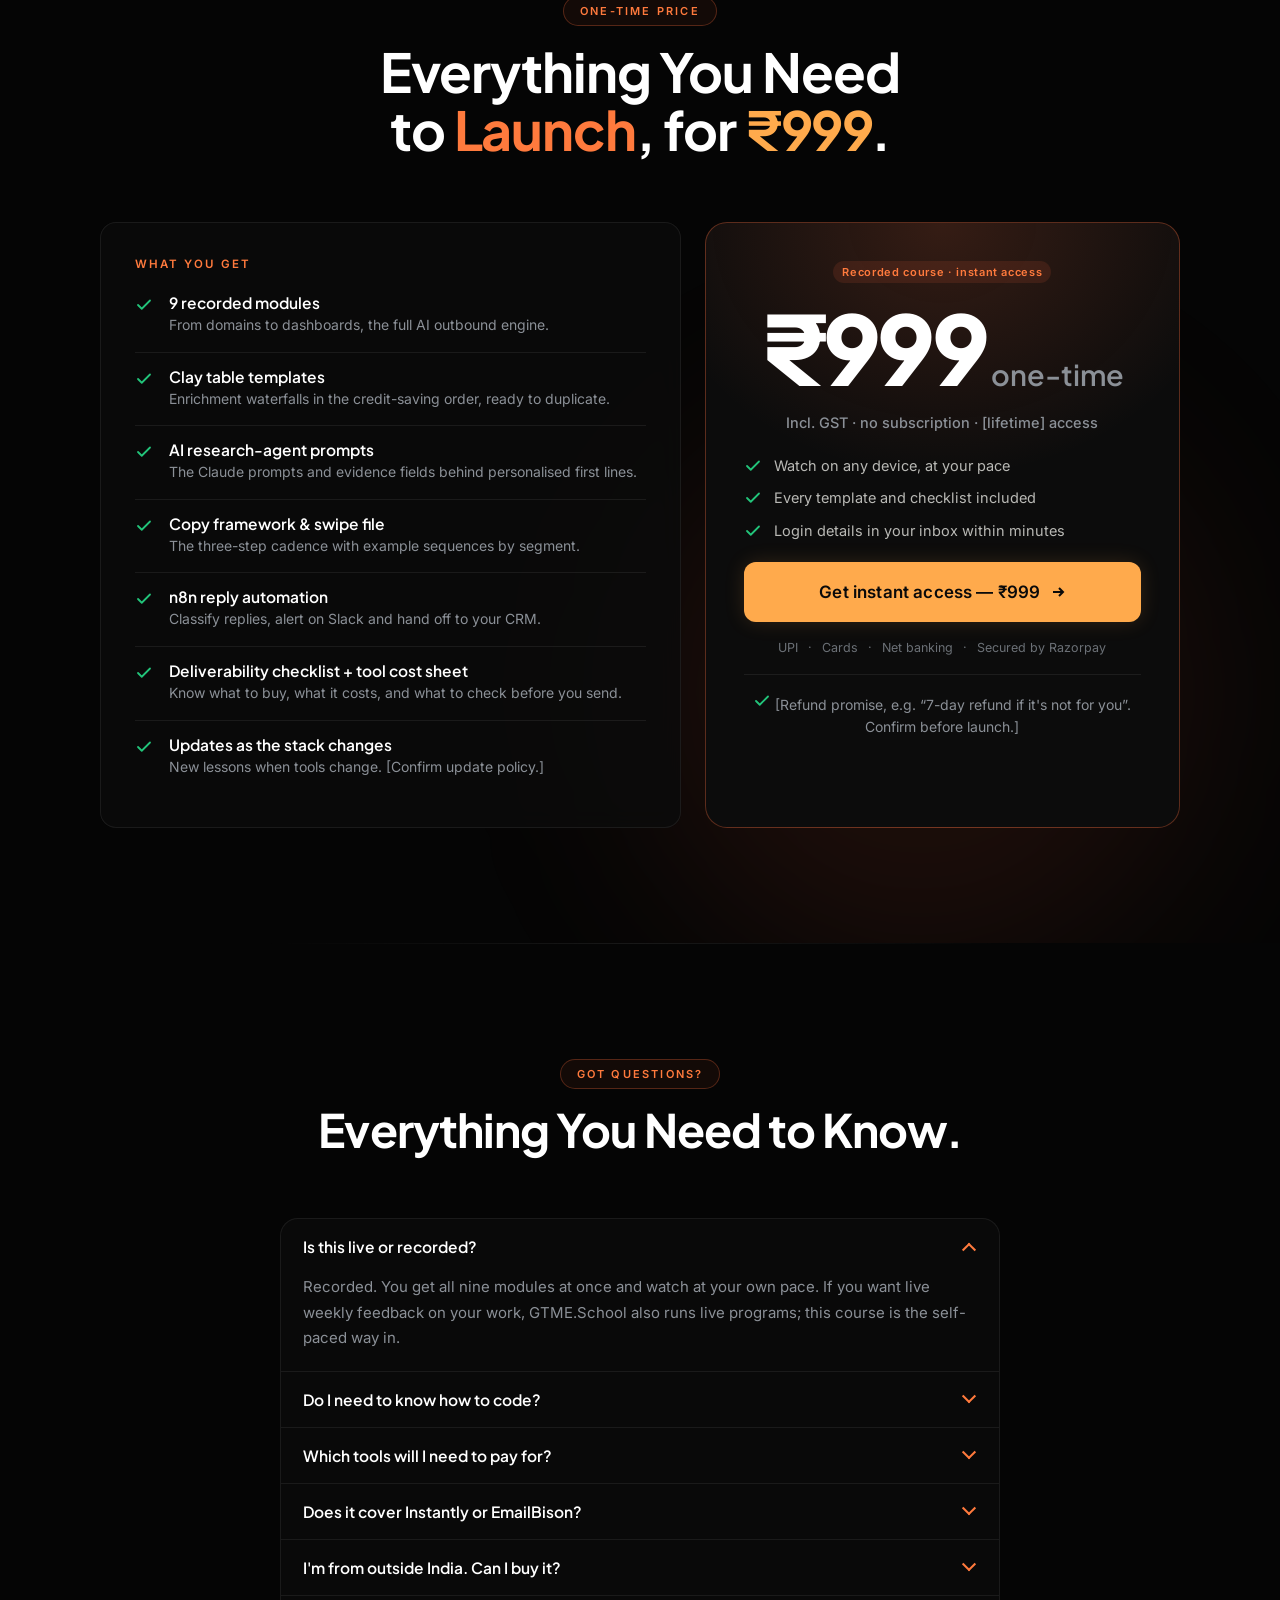
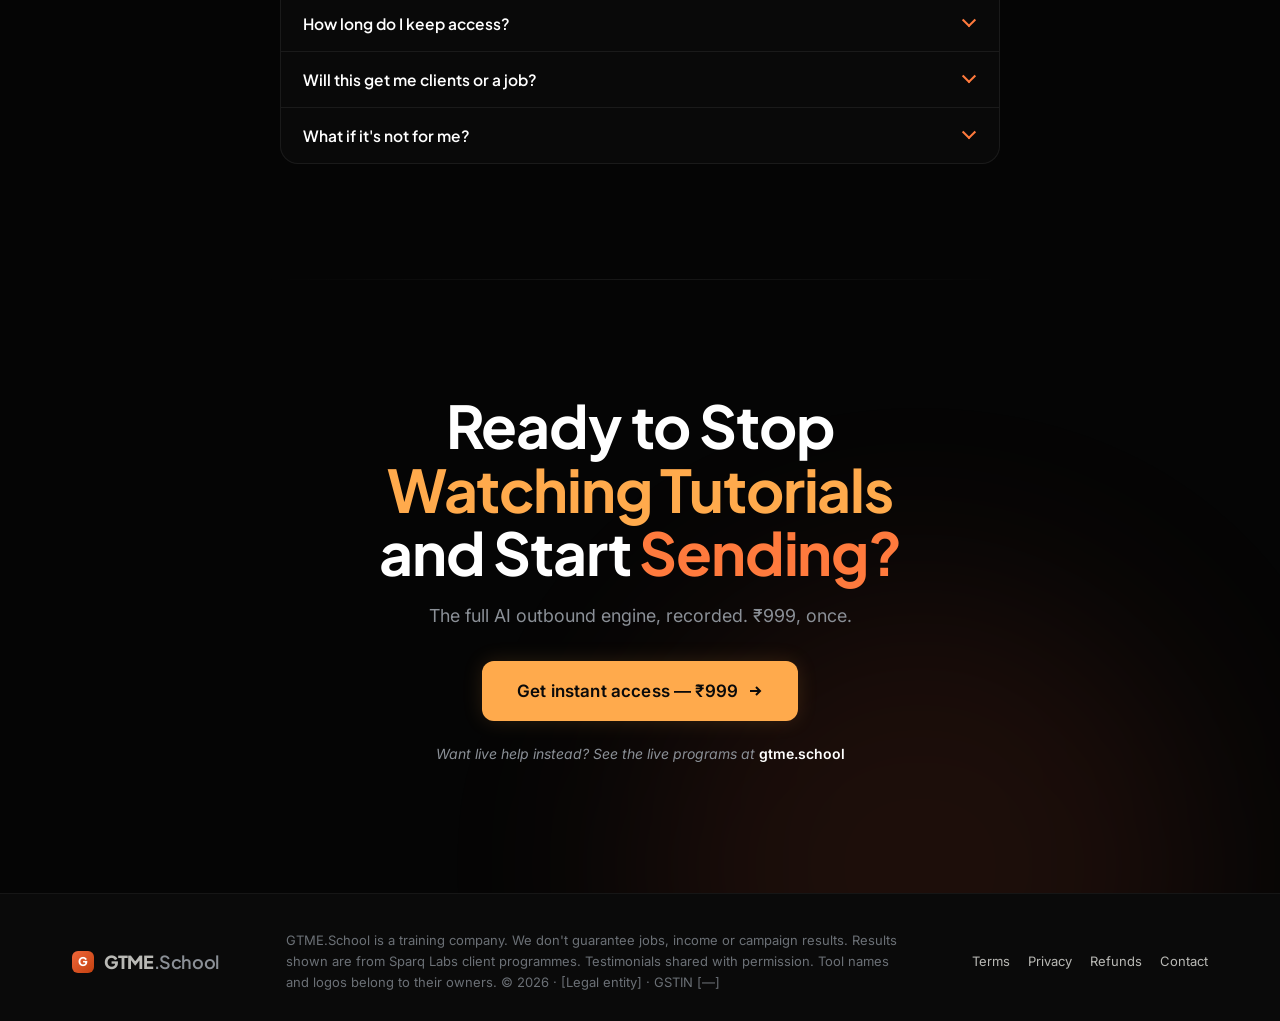
==== commit 09863a56: "Add Kushagra video testimonial to the reviews section Adds the Revenue Cartel testimonial clip (5:58" ====
--- a/public/index.html
+++ b/public/index.html
@@ -232,6 +232,10 @@
 <div class="vw" data-play><video preload="none" playsinline poster="assets/video/varun.jpg" src="assets/video/varun.mp4"></video><span class="cover"><span class="pbtn"><svg width="24" height="24" viewBox="0 0 12 12" aria-hidden="true"><path d="M3 1.5l7.5 4.5L3 10.5z"/></svg></span></span><span class="dur">1:42</span></div>
 <div class="bd"><blockquote>I had zero confidence. Why would anyone reply? Now I know people need it, and they reply.</blockquote><div class="who"><span class="av" style="width:36px;height:36px">V</span><div><b>Varun</b><small>GTME.School 1:1 mentorship</small></div></div></div>
 </article>
+<article class="tvid">
+<div class="vw" data-play><video preload="none" playsinline poster="assets/video/kushagra.jpg" src="assets/video/kushagra.mp4"></video><span class="cover"><span class="pbtn"><svg width="24" height="24" viewBox="0 0 12 12" aria-hidden="true"><path d="M3 1.5l7.5 4.5L3 10.5z"/></svg></span></span><span class="dur">5:58</span></div>
+<div class="bd"><blockquote>In other courses there are a lot of videos to watch and steps to take, and they repeat the same thing. Here you straight up tell us the action and the value.</blockquote><div class="who"><span class="av" style="width:36px;height:36px">K</span><div><b>Kushagra</b><small>Revenue Cartel community member</small></div></div></div>
+</article>
 </div>
 </div>
 <p class="note" style="text-align:center;margin:18px 0 0">Shared with permission. These learners worked with Nish through mentorship, coaching and the community; the recorded course teaches the same system.</p>
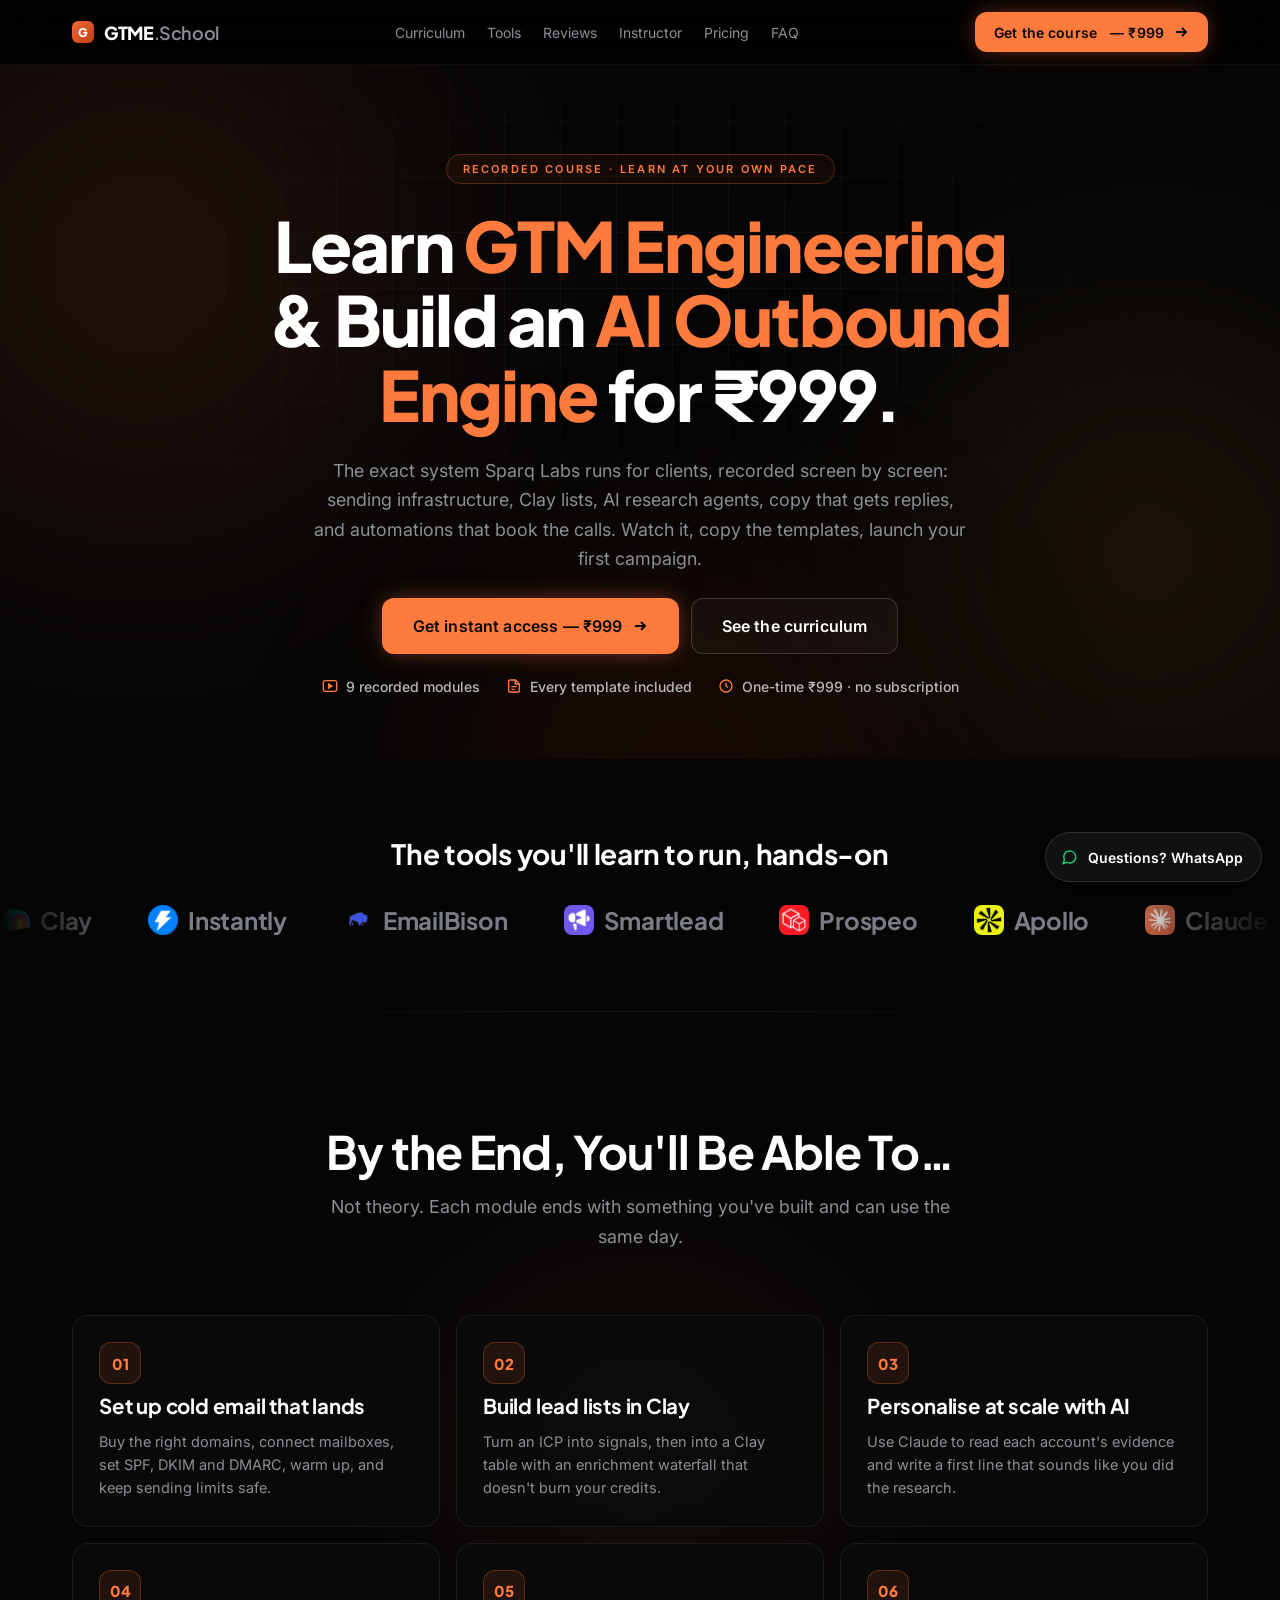
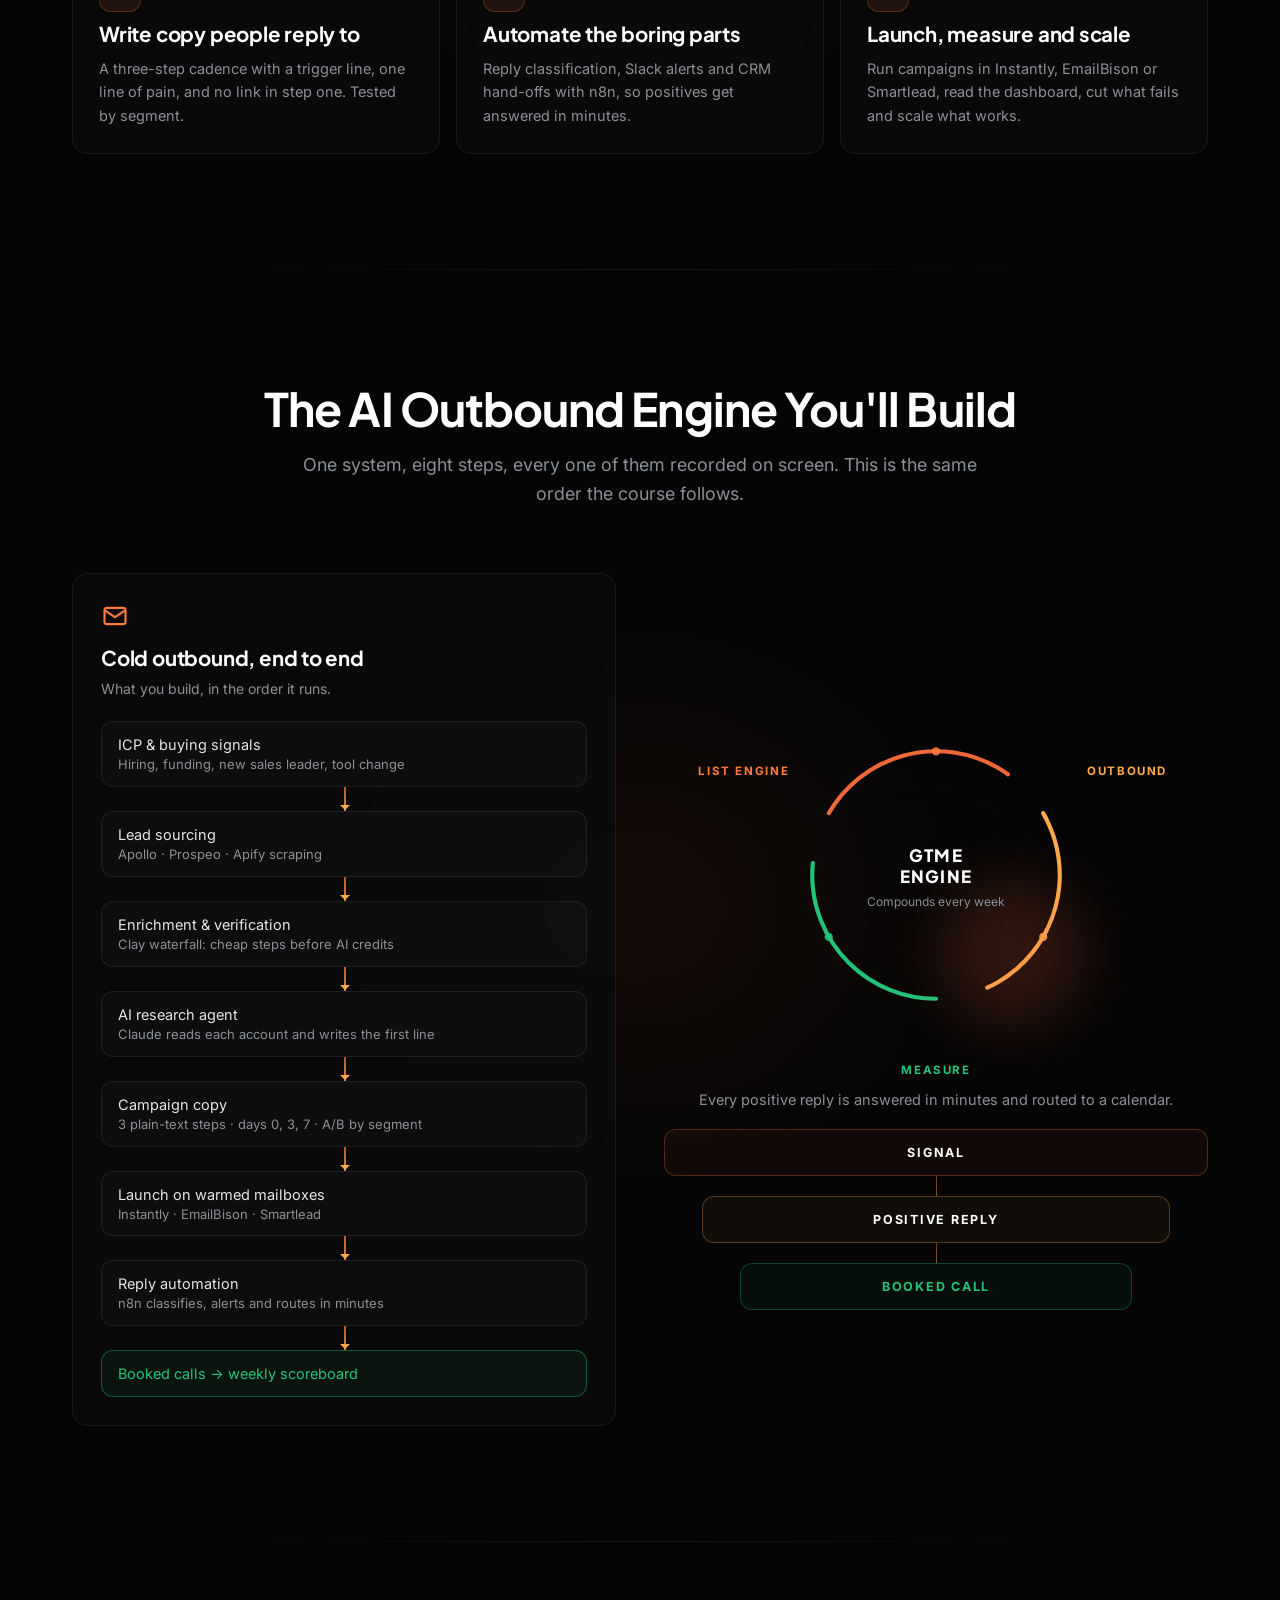
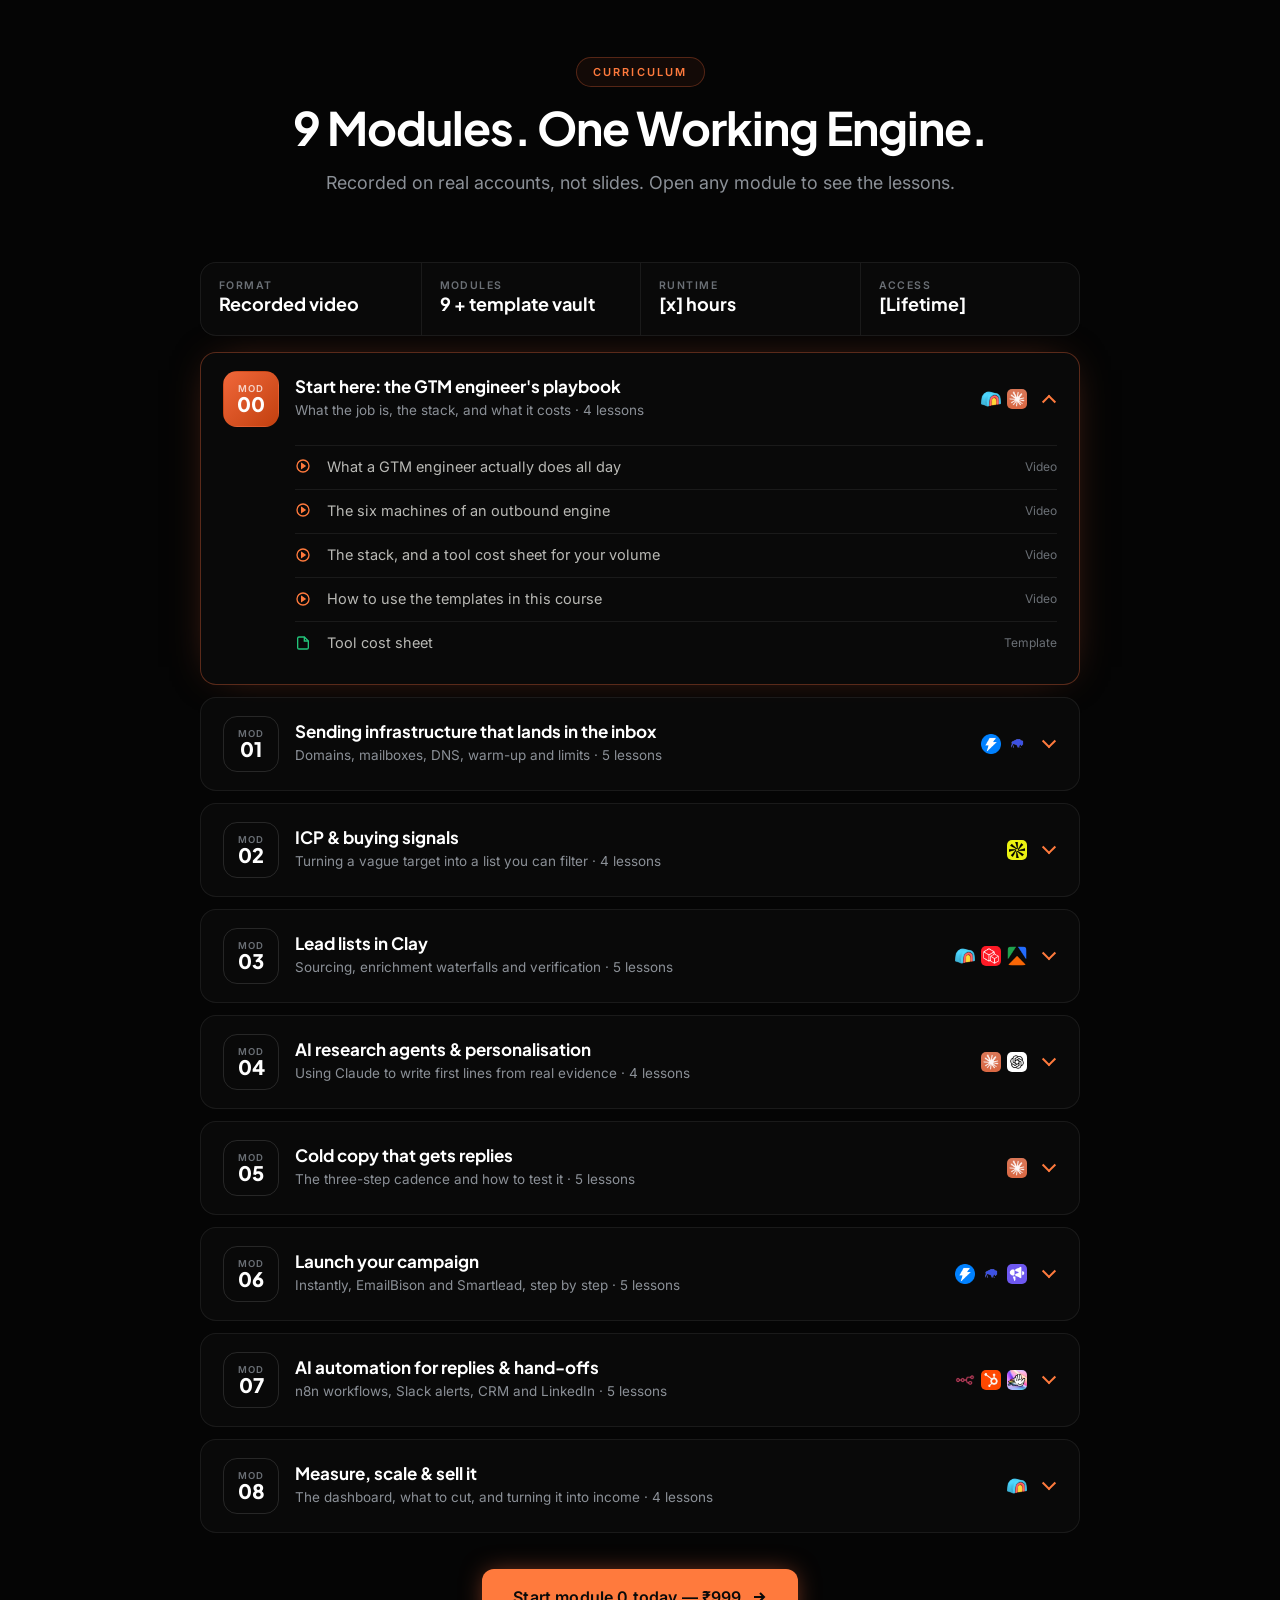
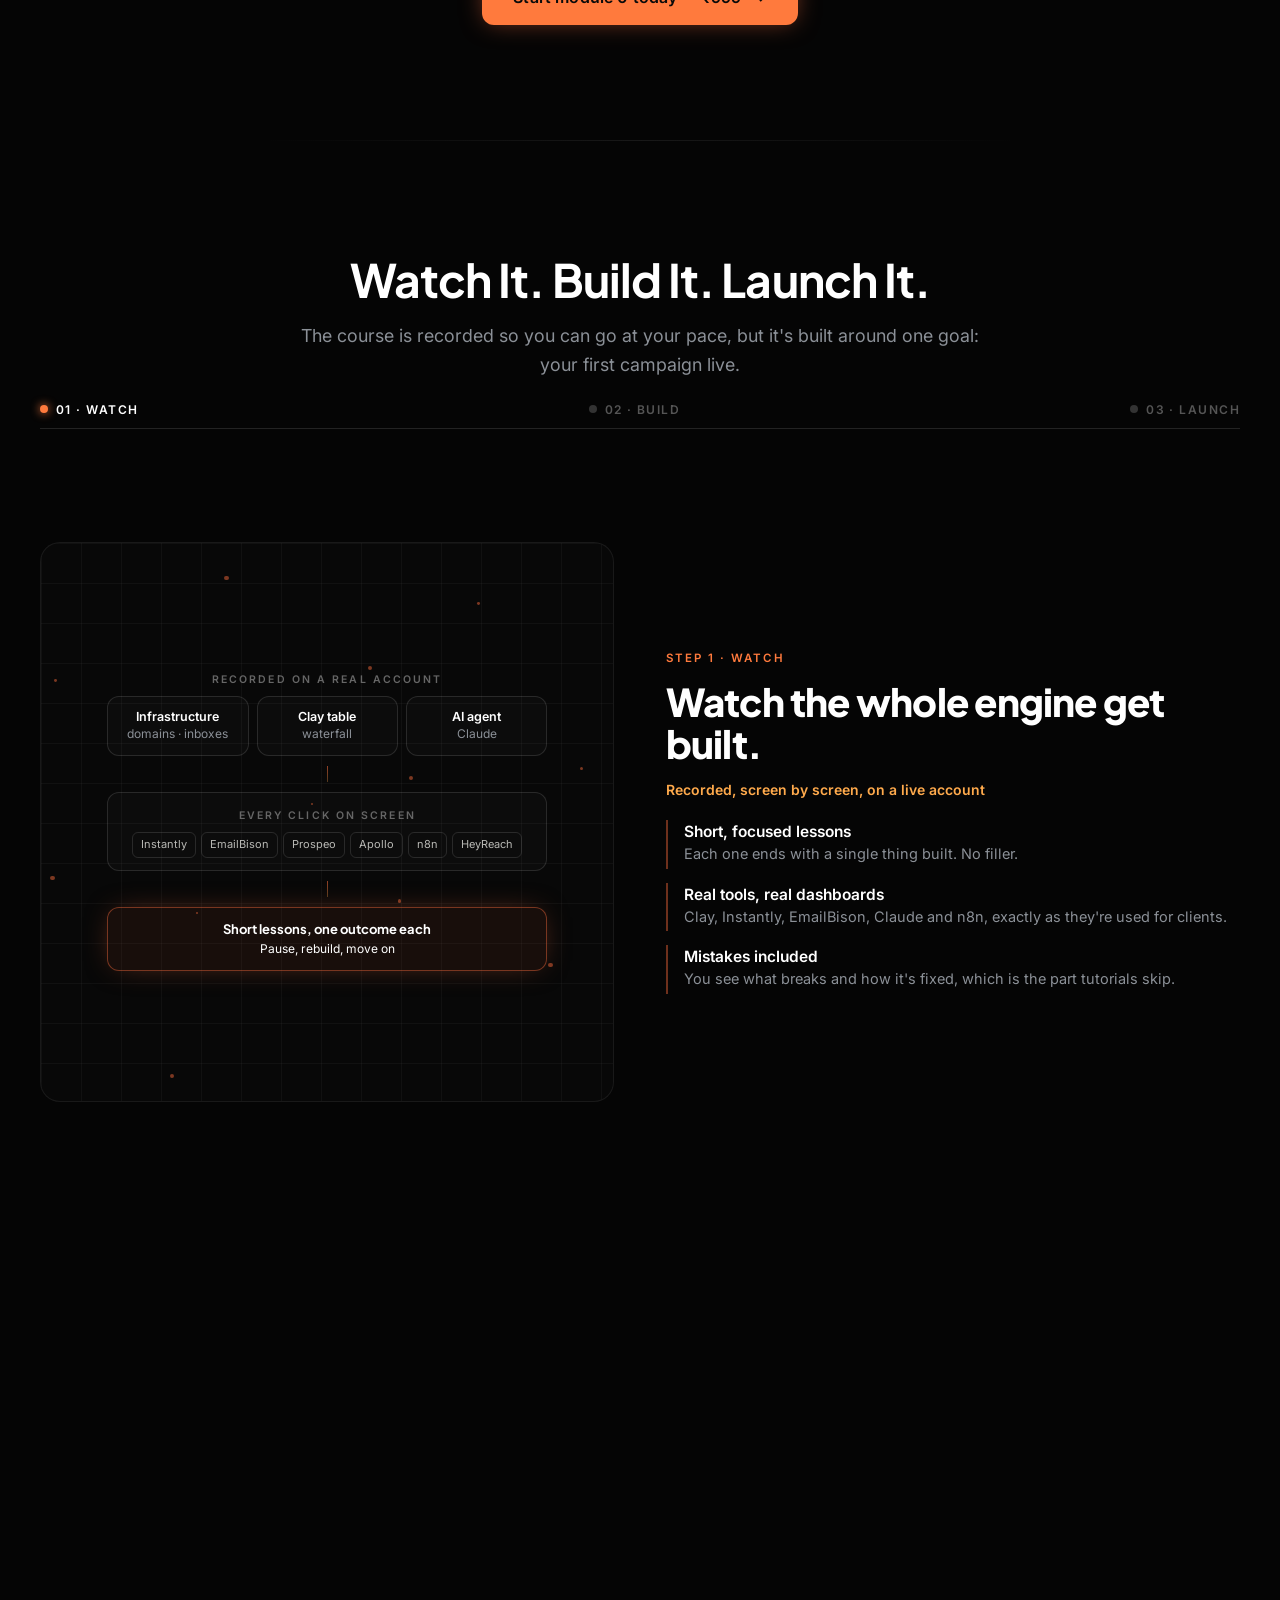
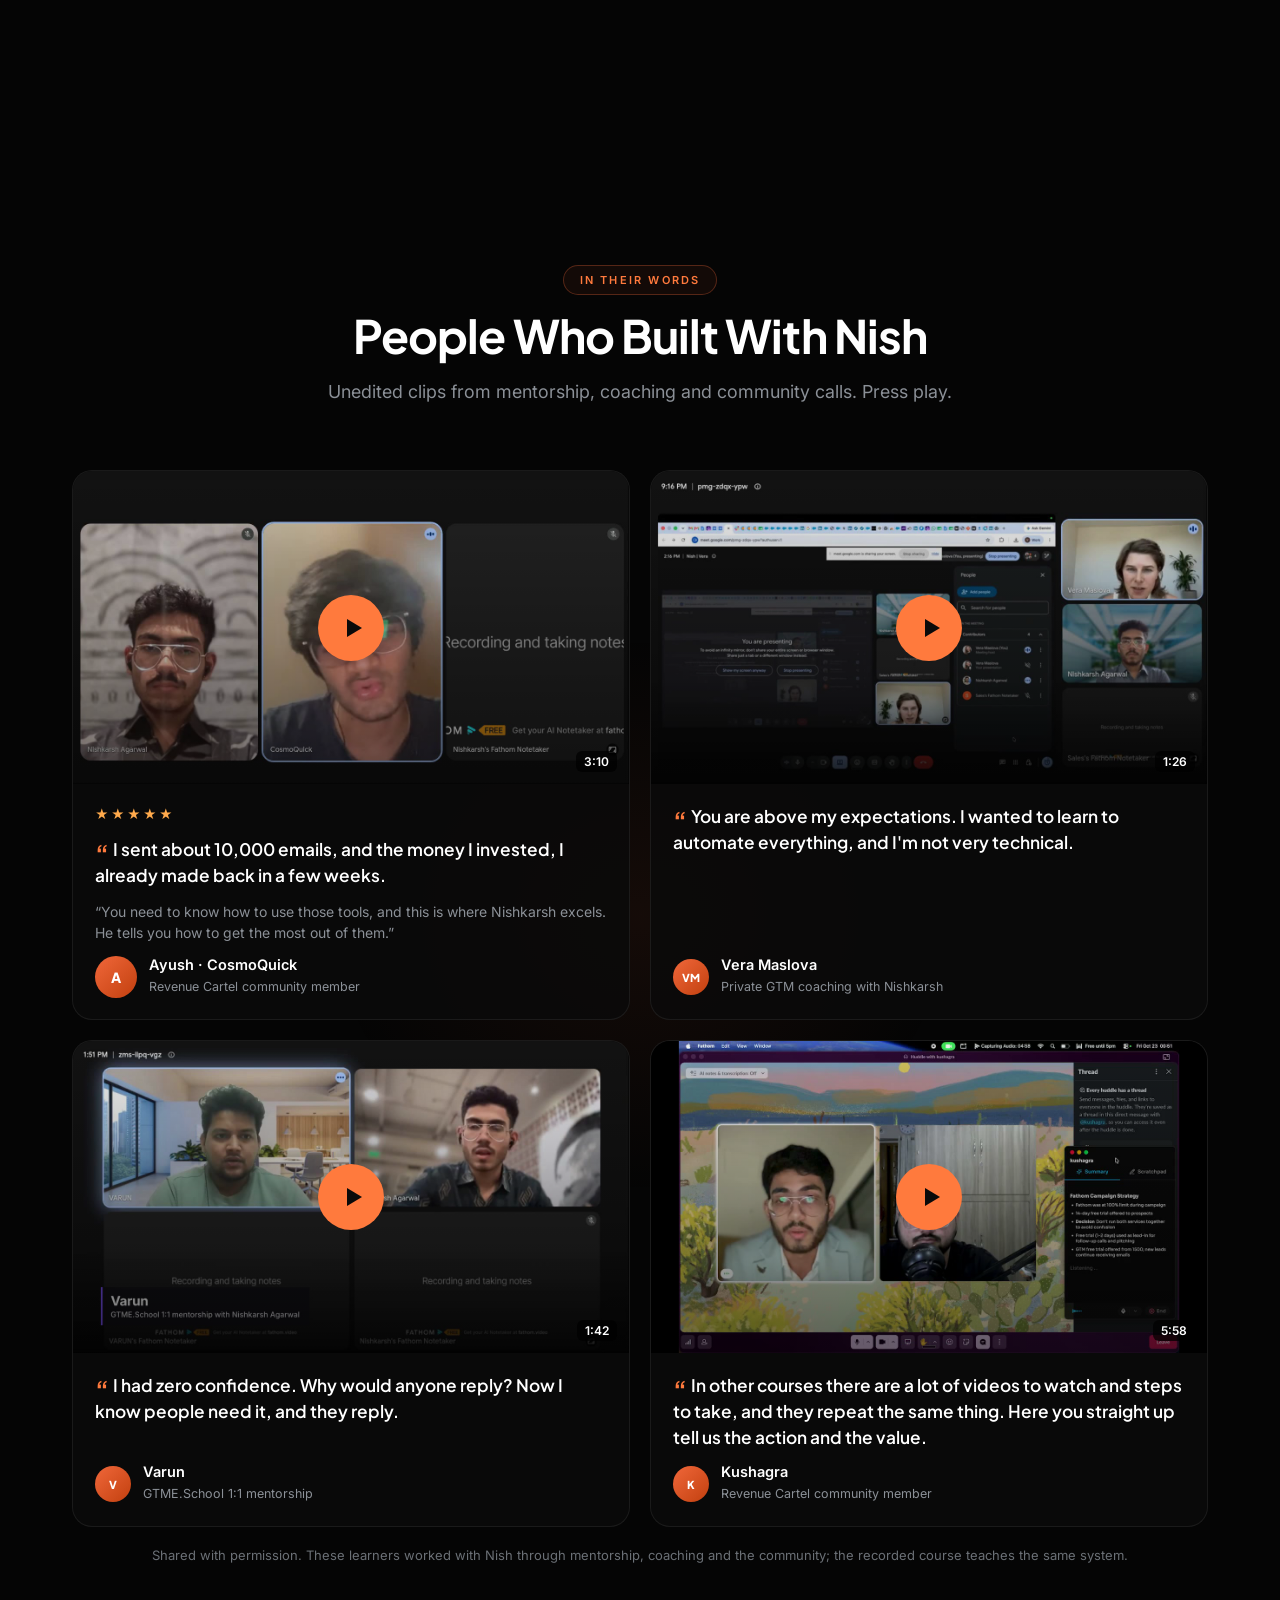
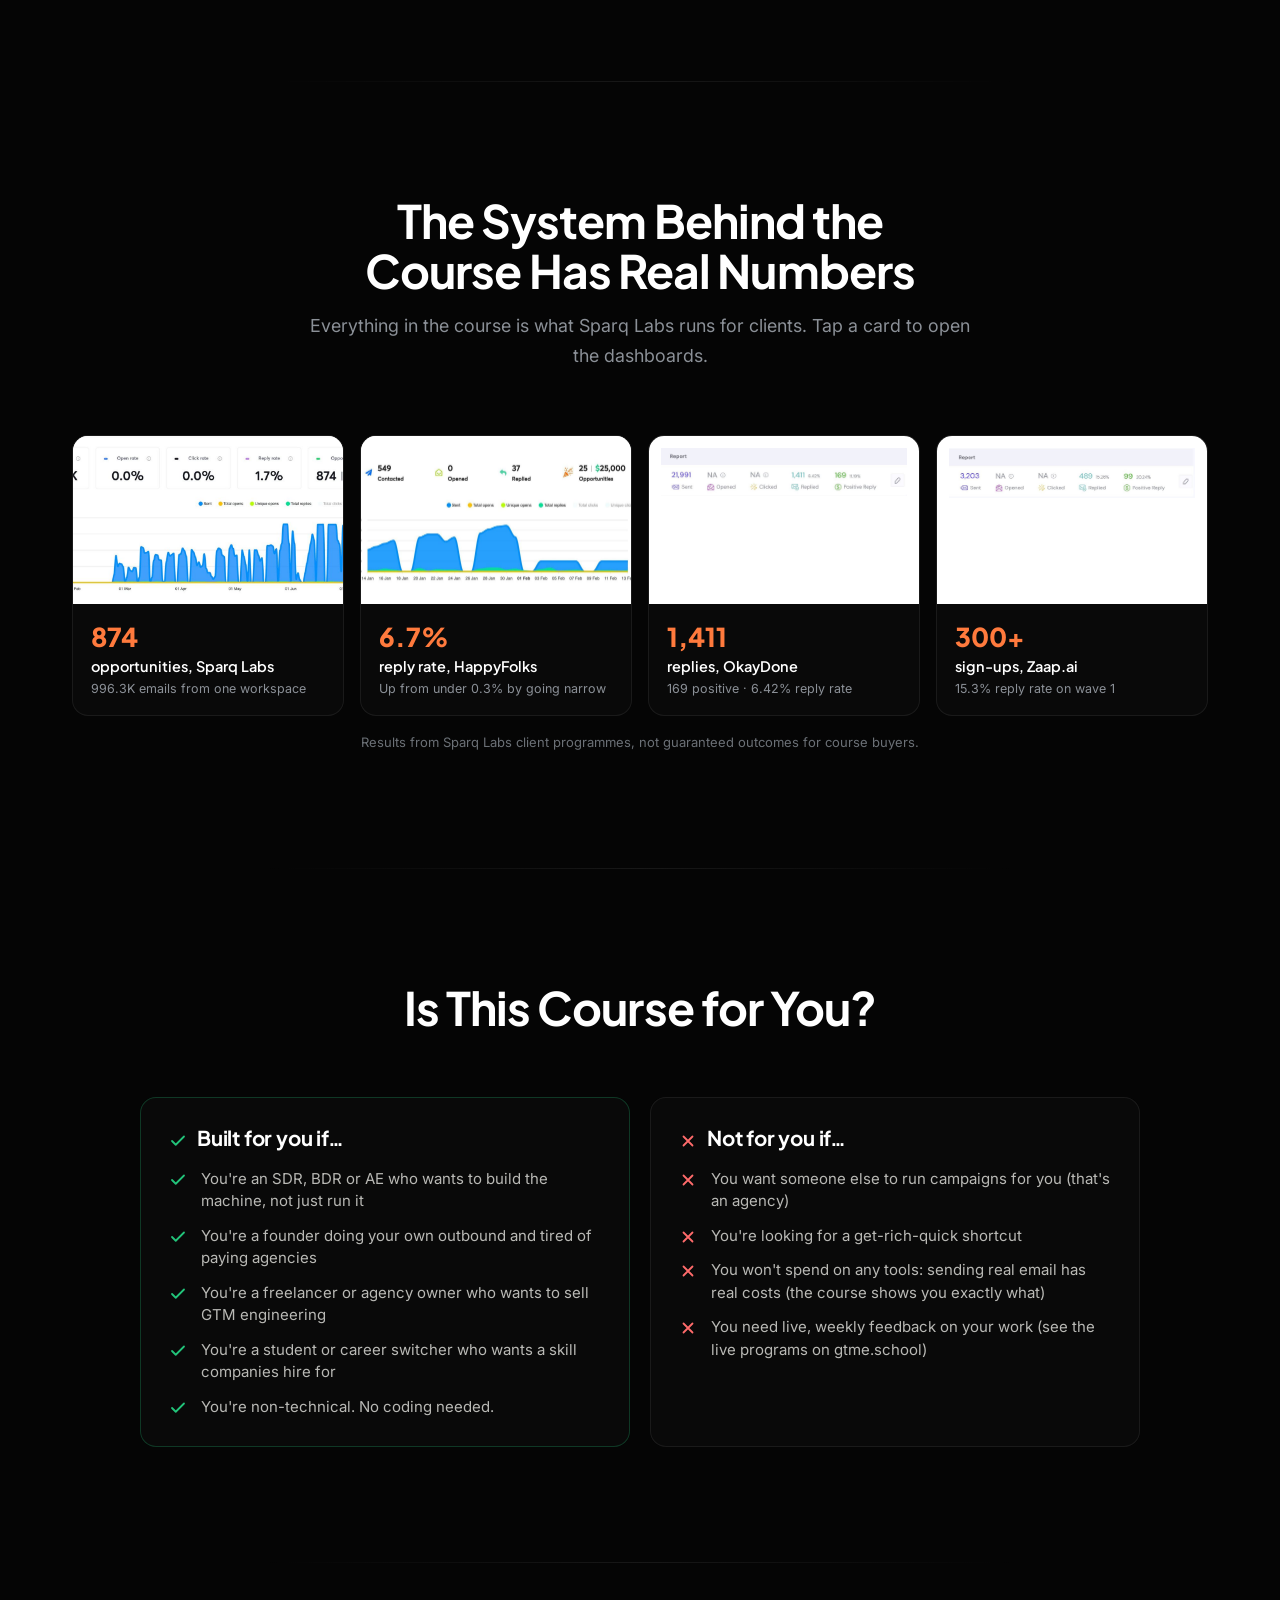
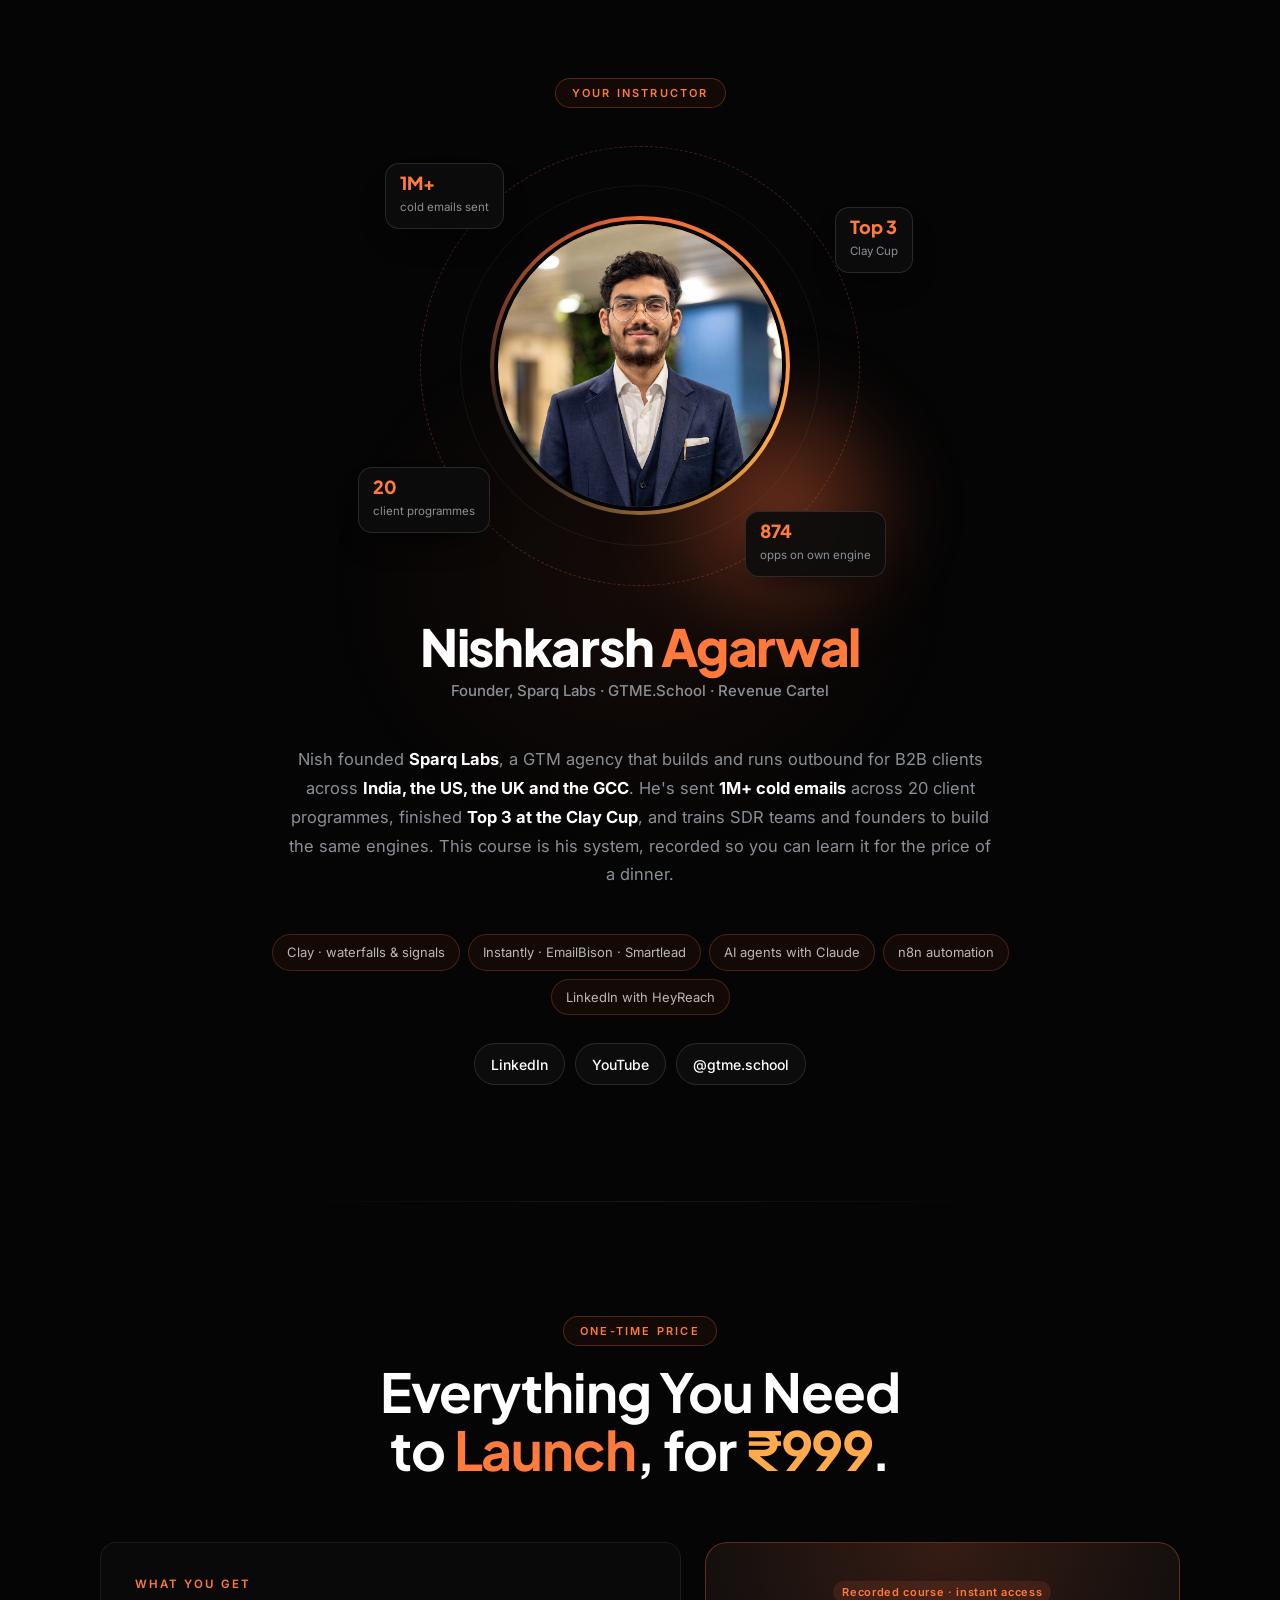
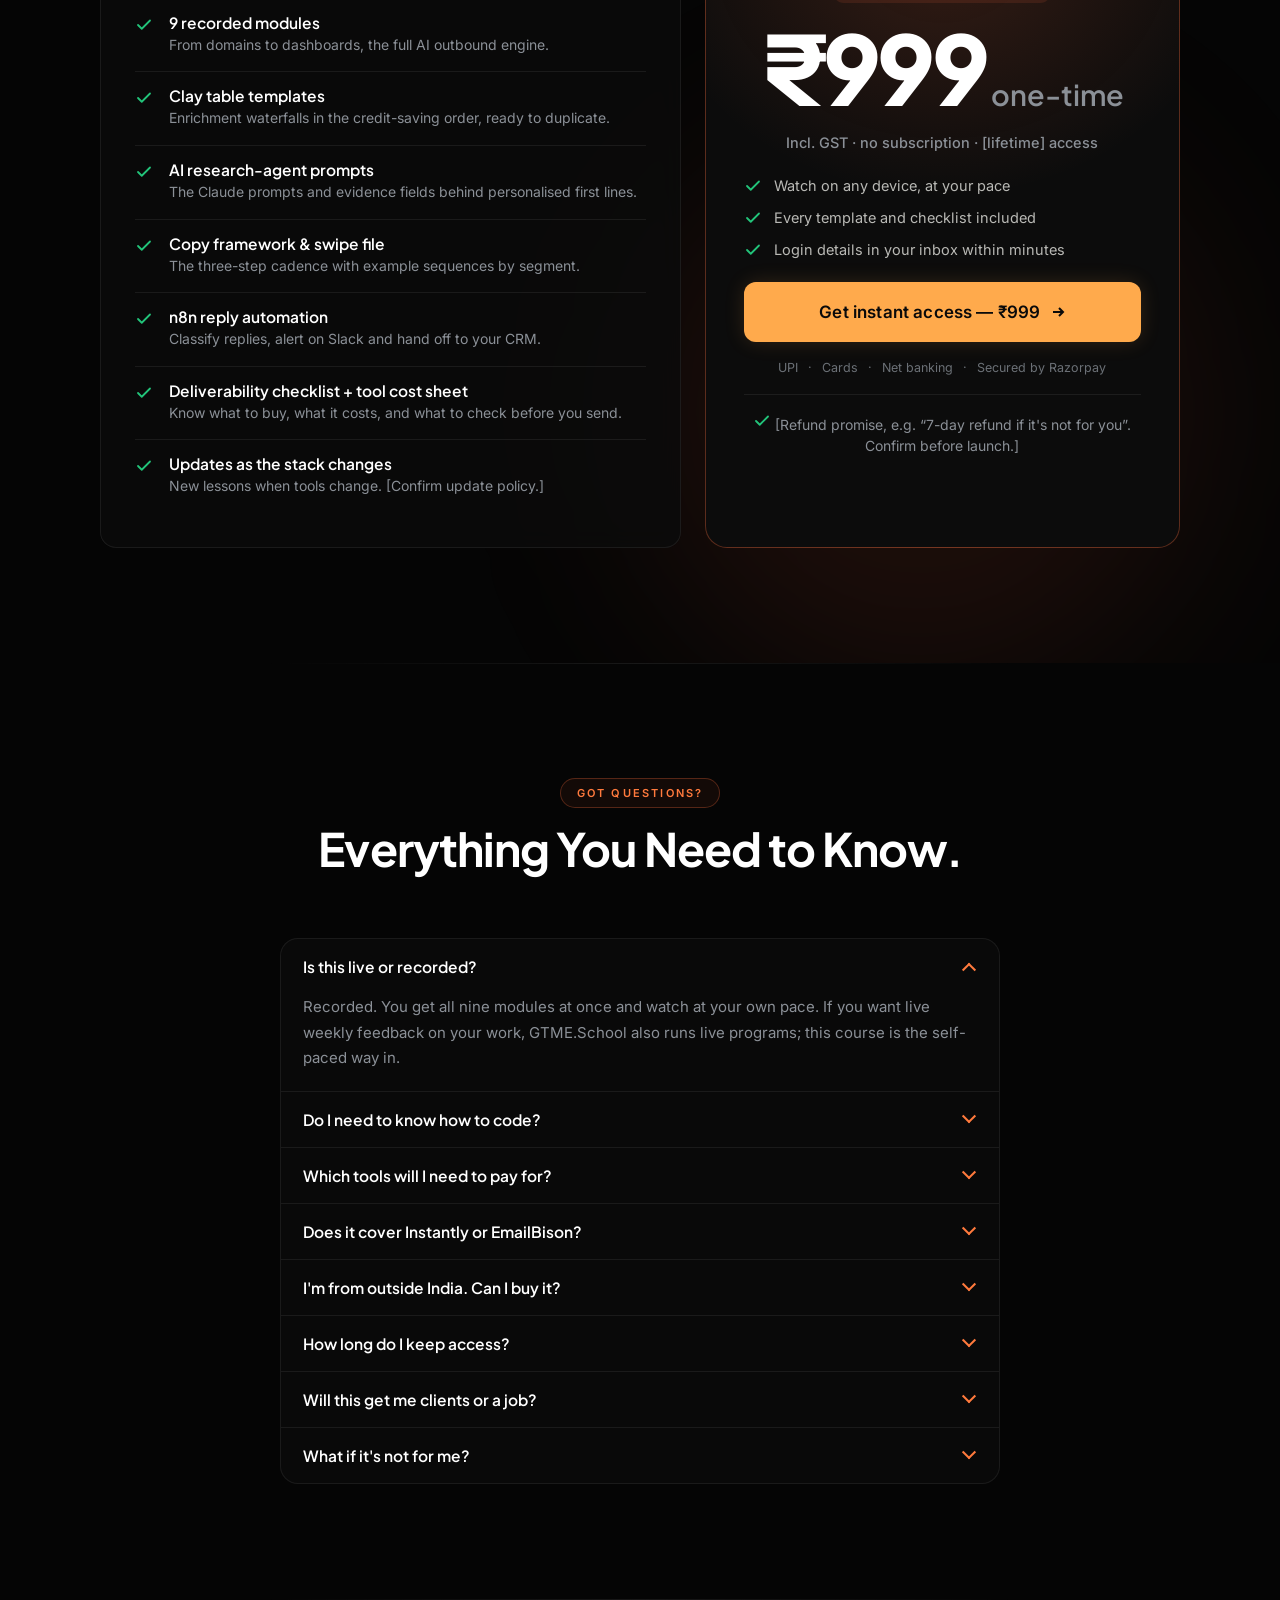
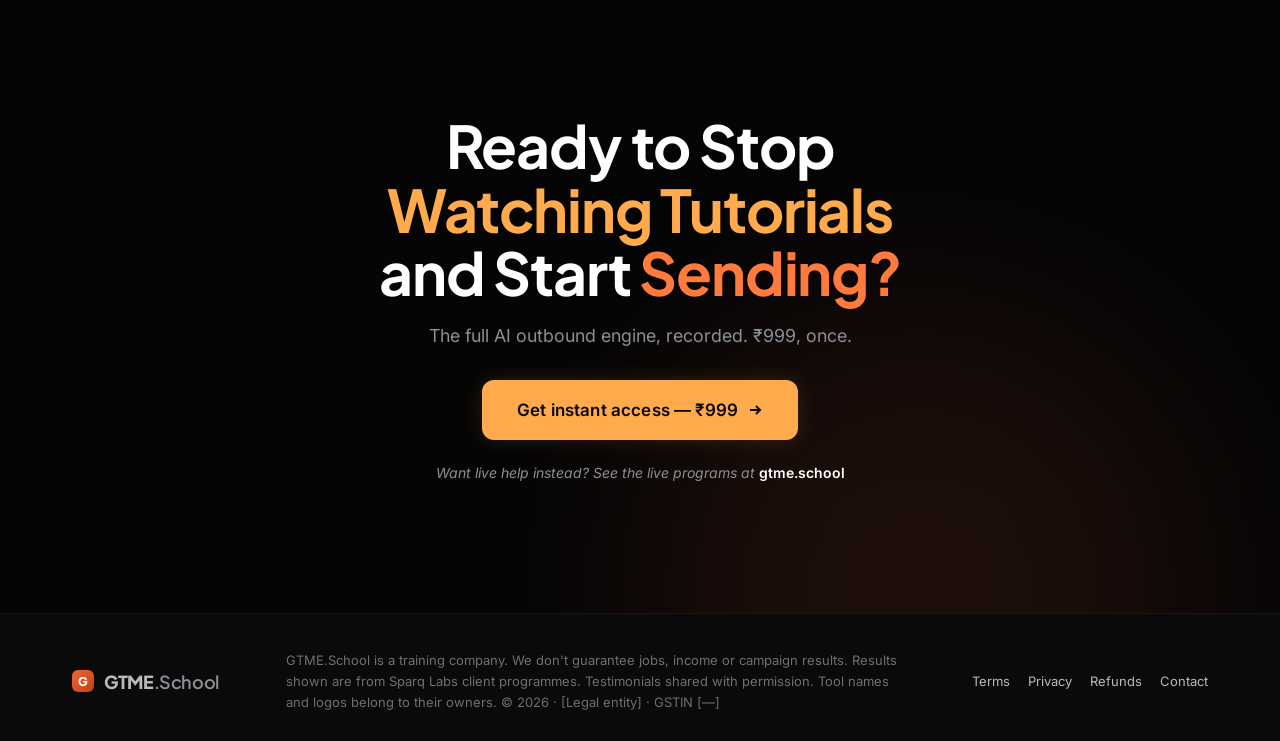
==== commit ba565645: "Lay out video testimonials as a 2x2 grid Drops the featured-plus-sidebar split so all four testimoni" ====
--- a/public/index.html
+++ b/public/index.html
@@ -223,7 +223,6 @@
 <div class="vw" data-play><video preload="none" playsinline poster="assets/video/ayush.jpg" src="assets/video/ayush.mp4"></video><span class="cover"><span class="pbtn"><svg width="24" height="24" viewBox="0 0 12 12" aria-hidden="true"><path d="M3 1.5l7.5 4.5L3 10.5z"/></svg></span></span><span class="dur">3:10</span></div>
 <div class="bd"><span class="stars">★★★★★</span><blockquote>I sent about 10,000 emails, and the money I invested, I already made back in a few weeks.</blockquote><p class="small" style="margin:0">“You need to know how to use those tools, and this is where Nishkarsh excels. He tells you how to get the most out of them.”</p><div class="who"><span class="av lg" style="width:42px;height:42px;font-size:14px">A</span><div><b>Ayush · CosmoQuick</b><small>Revenue Cartel community member</small></div></div></div>
 </article>
-<div class="side">
 <article class="tvid">
 <div class="vw" data-play><video preload="none" playsinline poster="assets/video/vera.jpg" src="assets/video/vera.mp4"></video><span class="cover"><span class="pbtn"><svg width="24" height="24" viewBox="0 0 12 12" aria-hidden="true"><path d="M3 1.5l7.5 4.5L3 10.5z"/></svg></span></span><span class="dur">1:26</span></div>
 <div class="bd"><blockquote>You are above my expectations. I wanted to learn to automate everything, and I'm not very technical.</blockquote><div class="who"><span class="av" style="width:36px;height:36px">VM</span><div><b>Vera Maslova</b><small>Private GTM coaching with Nishkarsh</small></div></div></div>
@@ -236,7 +235,6 @@
 <div class="vw" data-play><video preload="none" playsinline poster="assets/video/kushagra.jpg" src="assets/video/kushagra.mp4"></video><span class="cover"><span class="pbtn"><svg width="24" height="24" viewBox="0 0 12 12" aria-hidden="true"><path d="M3 1.5l7.5 4.5L3 10.5z"/></svg></span></span><span class="dur">5:58</span></div>
 <div class="bd"><blockquote>In other courses there are a lot of videos to watch and steps to take, and they repeat the same thing. Here you straight up tell us the action and the value.</blockquote><div class="who"><span class="av" style="width:36px;height:36px">K</span><div><b>Kushagra</b><small>Revenue Cartel community member</small></div></div></div>
 </article>
-</div>
 </div>
 <p class="note" style="text-align:center;margin:18px 0 0">Shared with permission. These learners worked with Nish through mentorship, coaching and the community; the recorded course teaches the same system.</p>
 </div>
--- a/public/assets/site.css
+++ b/public/assets/site.css
@@ -915,9 +915,8 @@
 @media (max-width:640px){.mod summary{grid-template-columns:46px 1fr;padding:16px}.mod .tg{display:none}.mod .mn{width:46px;height:46px}.mod ul{padding:0 16px 16px}}
 
 /* testimonials (video) */
-.tvids{display:grid;grid-template-columns:1.25fr 1fr;gap:20px}
+.tvids{display:grid;grid-template-columns:repeat(2,1fr);gap:20px}
 @media (max-width:980px){.tvids{grid-template-columns:1fr}}
-.tvids .side{display:grid;gap:20px}
 .tvid{border:1px solid var(--line);border-radius:20px;overflow:hidden;background:var(--card);display:flex;flex-direction:column;transition:border-color .3s,box-shadow .3s}
 .tvid:hover{border-color:rgba(240,103,58,.3);box-shadow:0 0 50px -18px rgba(240,103,58,.45)}
 .tvid .vw{position:relative;aspect-ratio:16/9;background:#000;cursor:pointer}
@@ -1016,4 +1015,4 @@
 .orbit .s2{animation-delay:-1.5s}.orbit .s3{animation-delay:-3s}.orbit .s4{animation-delay:-4.5s}
 .float-chip.l{left:-90px;top:18%}.float-chip.r{right:-90px;top:62%}
 .proof .im img.fit{object-fit:contain;padding:12px;background:#fff}
-.tvids>.tvid blockquote{font-size:clamp(19px,1.8vw,24px)}
+.tvids>.tvid blockquote{font-size:clamp(17px,1.35vw,19.5px)}
